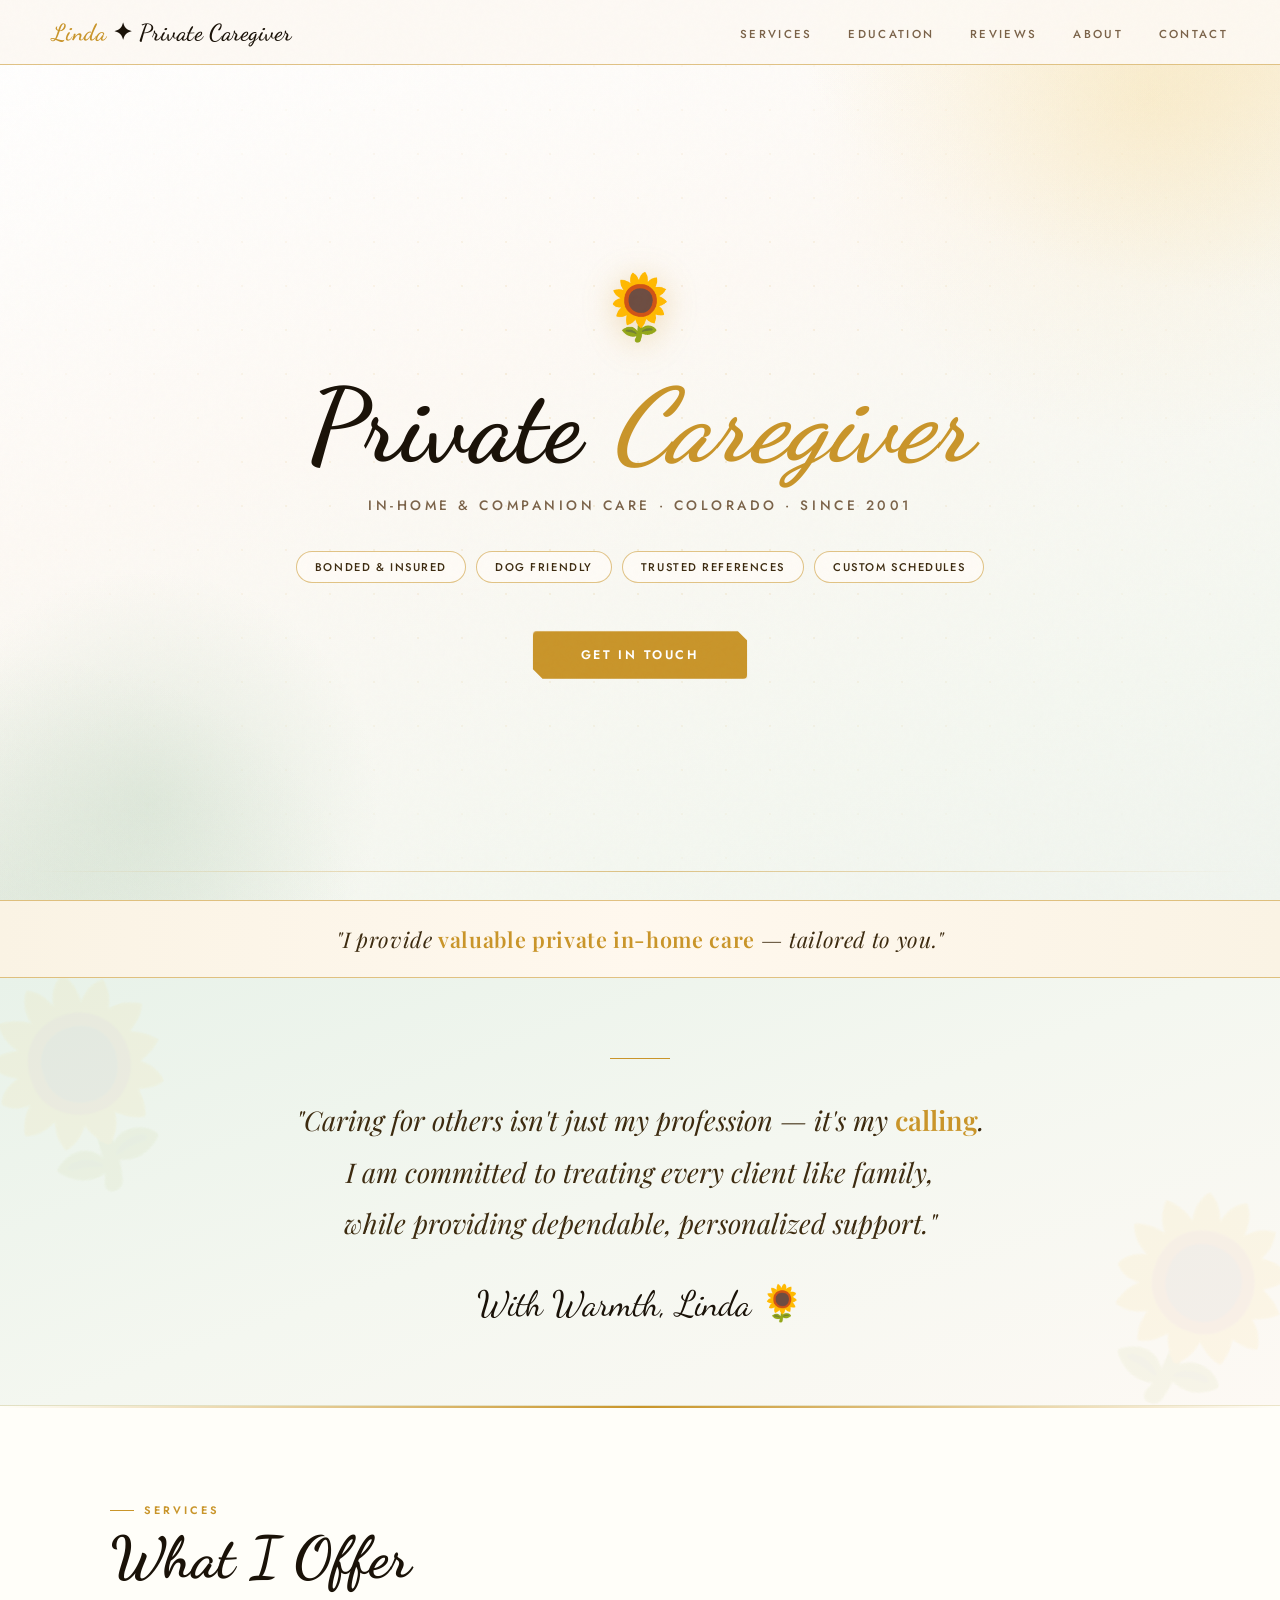
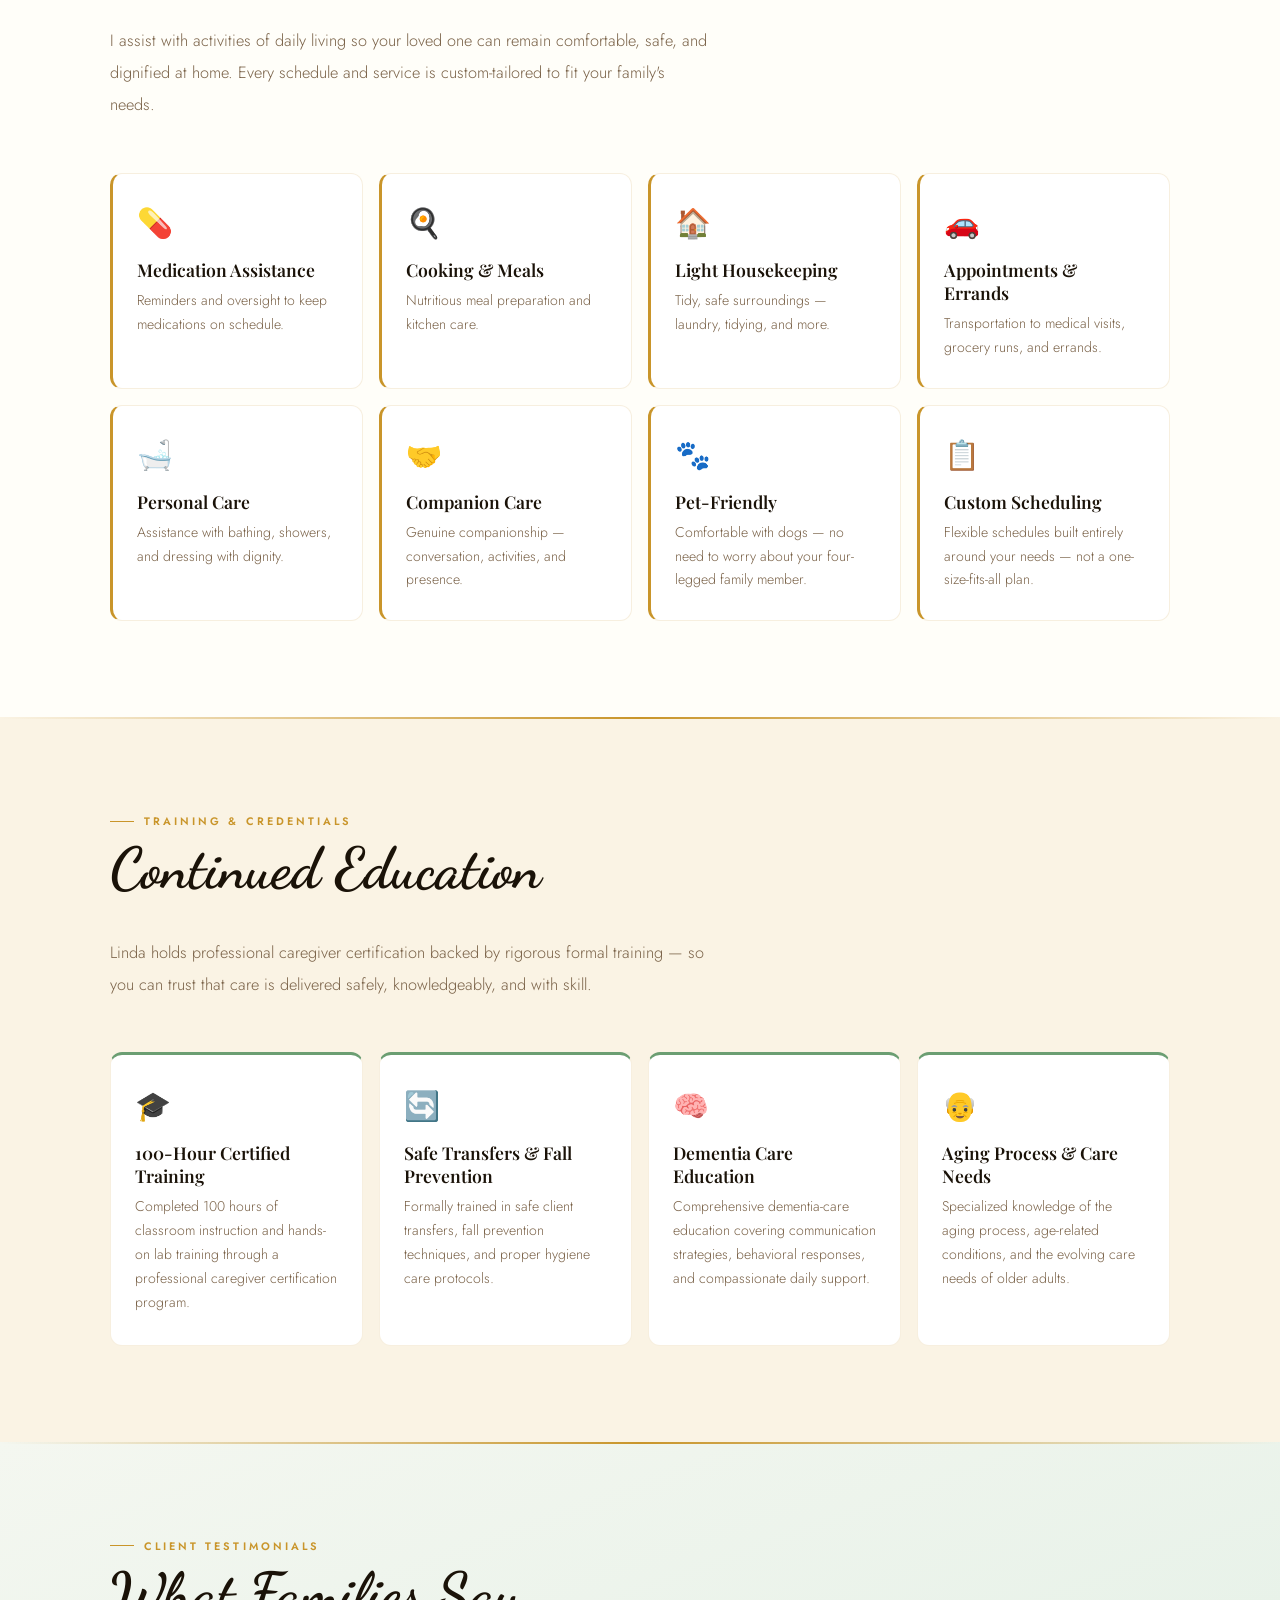
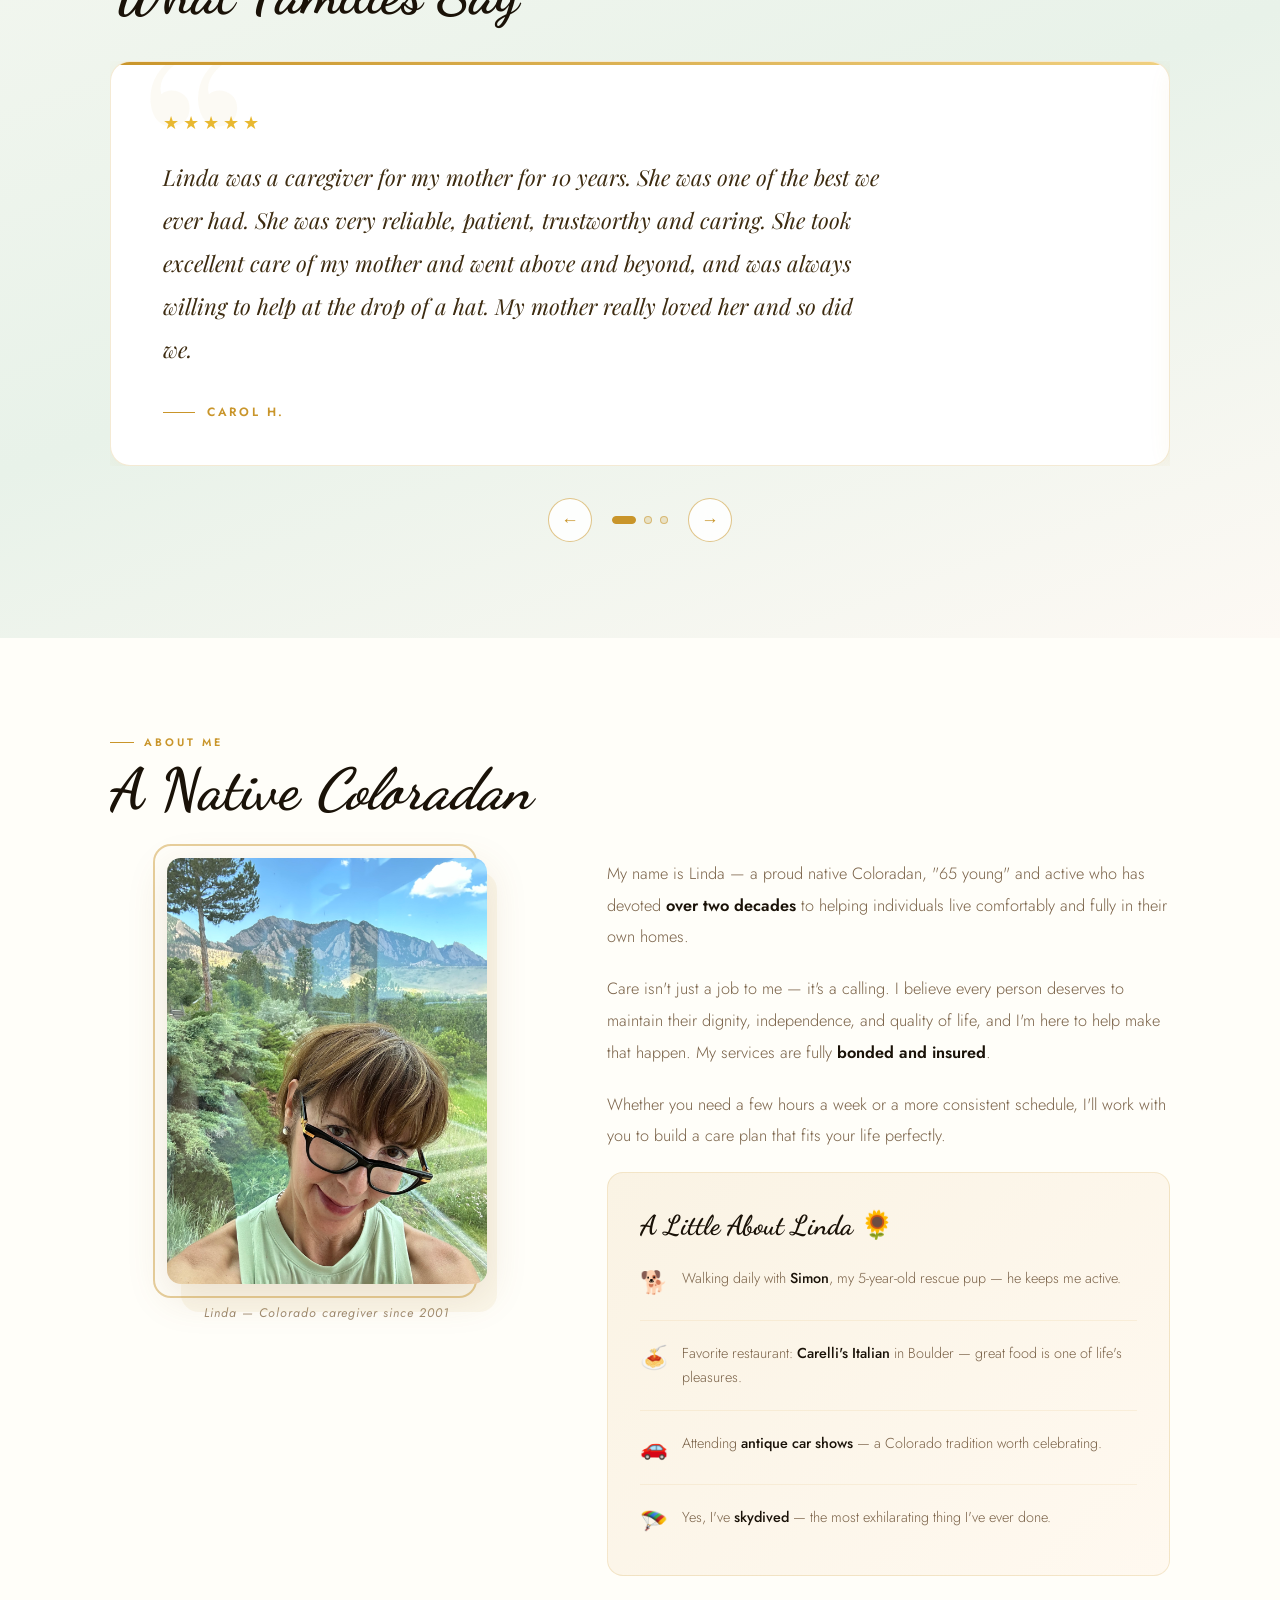
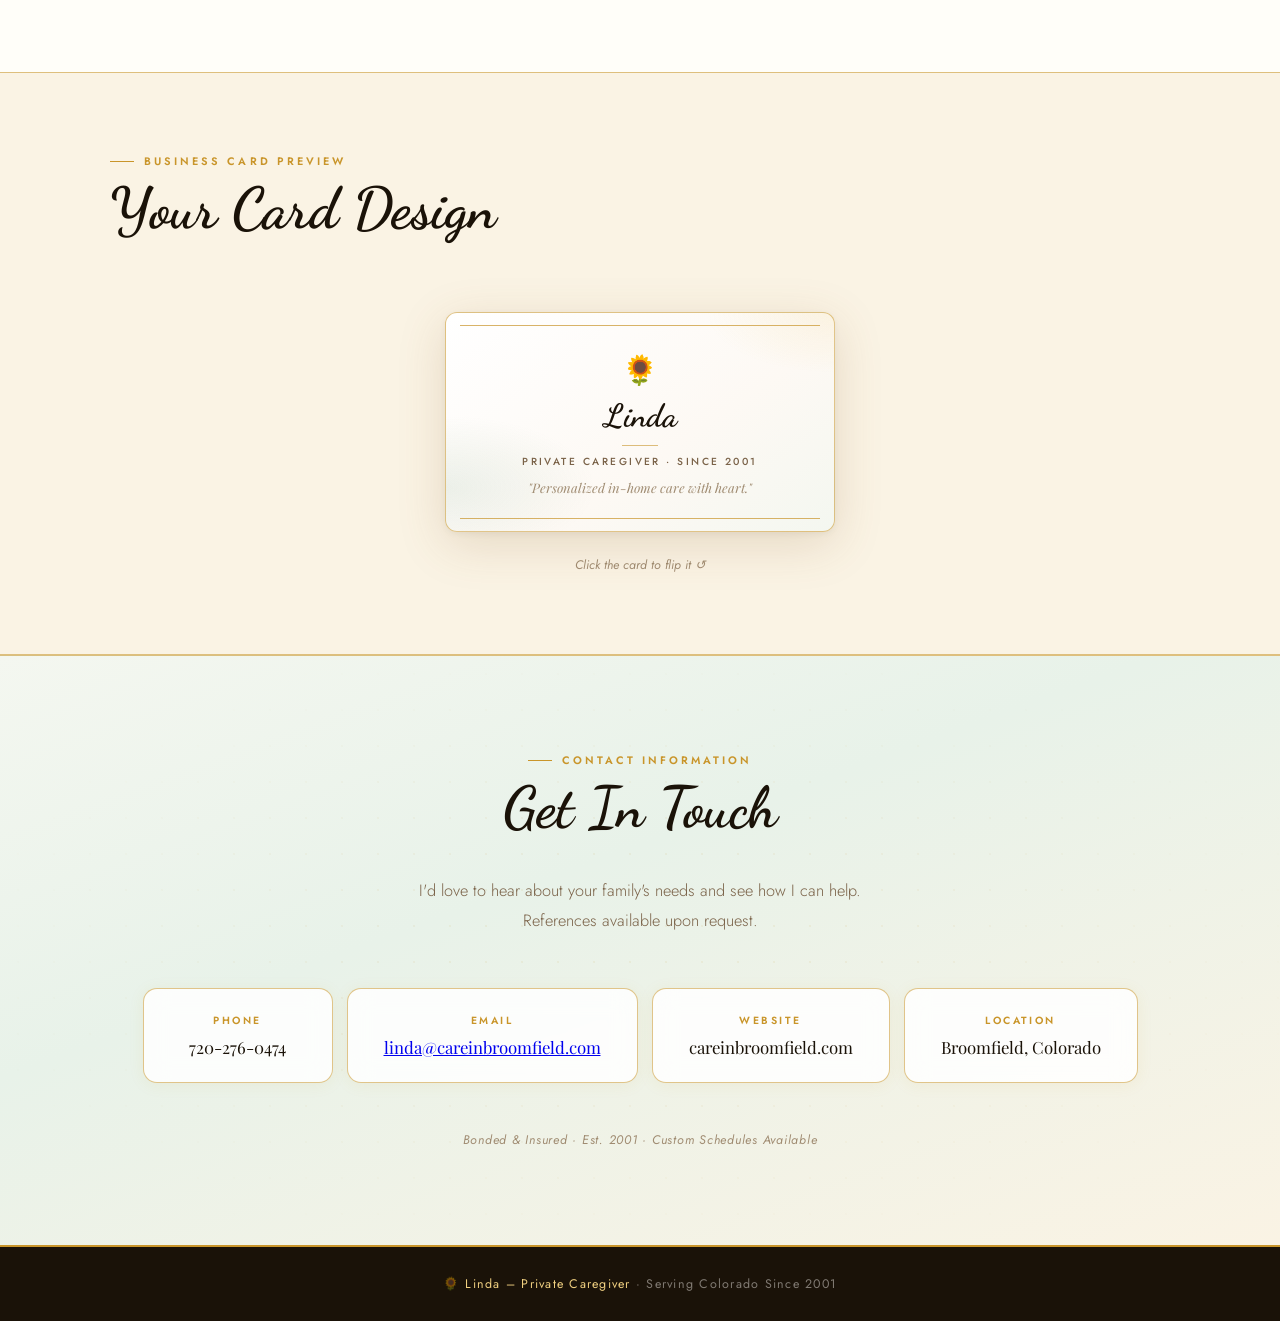
==== development/index.html @ a361e6d2 "Reviews Carousel" ====
<!doctype html>
<html lang="en">
  <head>
    <meta charset="UTF-8" />
    <meta name="viewport" content="width=device-width, initial-scale=1.0" />
    <title>Linda – Private Caregiver | Colorado In-Home Care</title>
    <link
      href="https://fonts.googleapis.com/css2?family=Playfair+Display:ital,wght@0,400;0,600;1,400;1,600&family=Dancing+Script:wght@400;600;700&family=Jost:wght@300;400;500;600&display=swap"
      rel="stylesheet"
    />
    <link rel="stylesheet" href="index.css" />
  </head>
  <body>
    <!-- SCROLL PROGRESS -->
    <div class="scroll-bar" id="scrollBar"></div>

    <!-- NAV -->
    <nav id="mainNav">
      <div class="nav-logo"><em>Linda</em> ✦ Private Caregiver</div>
      <ul class="nav-links">
        <li><a href="#services">Services</a></li>
        <li><a href="#education">Education</a></li>
        <li><a href="#review">Reviews</a></li>
        <li><a href="#about">About</a></li>
        <li><a href="#contact">Contact</a></li>
      </ul>
    </nav>

    <!-- HERO -->
    <section class="hero">
      <div class="hero-orb hero-orb-1"></div>
      <div class="hero-orb hero-orb-2"></div>
      <div class="hero-dots"></div>

      <span class="sunflower-icon">🌻</span>
      <h1>Private <em>Caregiver</em></h1>
      <p class="hero-sub">
        In-Home &amp; Companion Care · Colorado · Since 2001
      </p>
      <div class="badge-row">
        <span class="badge">Bonded &amp; Insured</span>
        <span class="badge">Dog Friendly</span>
        <span class="badge">Trusted References</span>
        <span class="badge">Custom Schedules</span>
      </div>
      <a href="#contact" class="hero-cta">Get in Touch</a>
    </section>

    <!-- TAGLINE STRIP -->
    <div class="tagline-strip">
      <em
        >"I provide <span>valuable private in-home care</span> — tailored to
        you."</em
      >
    </div>

    <!-- MISSION STATEMENT -->
    <div class="mission-banner fade-in">
      <span class="rule"></span>
      <p class="mission-quote">
        "Caring for others isn't just my profession — it's my
        <em>calling</em>.<br />
        I am committed to treating every client like family,<br />
        while providing dependable, personalized support."
      </p>
      <p class="mission-sig">With Warmth, Linda 🌻</p>
    </div>

    <!-- SERVICES -->
    <section id="services">
      <div class="container">
        <p class="section-label fade-in">Services</p>
        <h2 class="section-title fade-in">What I Offer</h2>
        <p class="services-intro fade-in">
          I assist with activities of daily living so your loved one can remain
          comfortable, safe, and dignified at home. Every schedule and service
          is custom-tailored to fit your family's needs.
        </p>
        <div class="services-grid">
          <div class="service-card fade-in">
            <span class="service-icon">💊</span>
            <h3>Medication Assistance</h3>
            <p>Reminders and oversight to keep medications on schedule.</p>
          </div>
          <div class="service-card fade-in">
            <span class="service-icon">🍳</span>
            <h3>Cooking &amp; Meals</h3>
            <p>Nutritious meal preparation and kitchen care.</p>
          </div>
          <div class="service-card fade-in">
            <span class="service-icon">🏠</span>
            <h3>Light Housekeeping</h3>
            <p>Tidy, safe surroundings — laundry, tidying, and more.</p>
          </div>
          <div class="service-card fade-in">
            <span class="service-icon">🚗</span>
            <h3>Appointments &amp; Errands</h3>
            <p>Transportation to medical visits, grocery runs, and errands.</p>
          </div>
          <div class="service-card fade-in">
            <span class="service-icon">🛁</span>
            <h3>Personal Care</h3>
            <p>Assistance with bathing, showers, and dressing with dignity.</p>
          </div>
          <div class="service-card fade-in">
            <span class="service-icon">🤝</span>
            <h3>Companion Care</h3>
            <p>
              Genuine companionship — conversation, activities, and presence.
            </p>
          </div>
          <div class="service-card fade-in">
            <span class="service-icon">🐾</span>
            <h3>Pet-Friendly</h3>
            <p>
              Comfortable with dogs — no need to worry about your four-legged
              family member.
            </p>
          </div>
          <div class="service-card fade-in">
            <span class="service-icon">📋</span>
            <h3>Custom Scheduling</h3>
            <p>
              Flexible schedules built entirely around your needs — not a
              one-size-fits-all plan.
            </p>
          </div>
        </div>
      </div>
    </section>

    <!-- CONTINUED EDUCATION -->
    <section id="education">
      <div class="container">
        <p class="section-label fade-in">Training &amp; Credentials</p>
        <h2 class="section-title fade-in">Continued Education</h2>
        <p class="services-intro fade-in">
          Linda holds professional caregiver certification backed by rigorous
          formal training — so you can trust that care is delivered safely,
          knowledgeably, and with skill.
        </p>
        <div class="edu-grid">
          <div class="edu-card fade-in">
            <span class="edu-icon">🎓</span>
            <h3>100-Hour Certified Training</h3>
            <p>Completed 100 hours of classroom instruction and hands-on lab training through a professional caregiver certification program.</p>
          </div>
          <div class="edu-card fade-in">
            <span class="edu-icon">🔄</span>
            <h3>Safe Transfers &amp; Fall Prevention</h3>
            <p>Formally trained in safe client transfers, fall prevention techniques, and proper hygiene care protocols.</p>
          </div>
          <div class="edu-card fade-in">
            <span class="edu-icon">🧠</span>
            <h3>Dementia Care Education</h3>
            <p>Comprehensive dementia-care education covering communication strategies, behavioral responses, and compassionate daily support.</p>
          </div>
          <div class="edu-card fade-in">
            <span class="edu-icon">👴</span>
            <h3>Aging Process &amp; Care Needs</h3>
            <p>Specialized knowledge of the aging process, age-related conditions, and the evolving care needs of older adults.</p>
          </div>
        </div>
      </div>
    </section>

    <!-- REVIEWS CAROUSEL -->
    <section id="review">
      <div class="container">
        <p class="section-label fade-in">Client Testimonials</p>
        <h2 class="section-title fade-in">What Families Say</h2>

        <div class="reviews-carousel fade-in" id="reviewsCarousel">
          <div class="reviews-track" id="reviewsTrack">

            <div class="review-box">
              <span class="stars">★★★★★</span>
              <p class="review-text">
                Linda was a caregiver for my mother for 10 years. She was one of the
                best we ever had. She was very reliable, patient, trustworthy and
                caring. She took excellent care of my mother and went above and
                beyond, and was always willing to help at the drop of a hat. My
                mother really loved her and so did we.
              </p>
              <p class="review-author">Carol H.</p>
            </div>

            <div class="review-box">
              <span class="stars">★★★★★</span>
              <p class="review-text">
                Linda has been my caregiver since January 2019. She is very reliable
                and dependable. I can count on her to do things efficiently — when
                she sees things that need to be done, she does it without being told.
                Linda treats me with kindness and respect.
              </p>
              <p class="review-author">Meris M.</p>
            </div>

            <div class="review-box">
              <span class="stars">★★★★★</span>
              <p class="review-text">
                Linda was responsible, caring and attentive. She consistently
                demonstrated professionalism and heartfelt dedication. Her respectful
                approach and gentle patience created a sense of dignity and trust for
                my father.
              </p>
              <p class="review-author">Luanne Oroszi</p>
            </div>

          </div>
        </div>

        <!-- Controls -->
        <div class="carousel-controls">
          <button class="carousel-btn" id="carouselPrev" aria-label="Previous review">&#8592;</button>
          <div class="carousel-dots" id="carouselDots"></div>
          <button class="carousel-btn" id="carouselNext" aria-label="Next review">&#8594;</button>
        </div>

      </div>
    </section>

    <!-- ABOUT -->
    <section id="about">
      <div class="container">
        <p class="section-label fade-in">About Me</p>
        <h2 class="section-title fade-in">A Native <em>Coloradan</em></h2>
        <div class="about-grid">
          <div class="about-photo-wrap fade-in">
            <div class="about-photo-frame">
              <img
                src="/assets/img/Linda.jpeg"
                alt="Photo of Linda, a Colorado caregiver"
                class="about-photo"
              />
            </div>
            <p class="photo-caption">Linda — Colorado caregiver since 2001</p>
          </div>
          <div>
            <div class="about-text fade-in">
              <p>
                My name is Linda — a proud native Coloradan, "65 young" and
                active who has devoted <strong>over two decades</strong> to
                helping individuals live comfortably and fully in their own
                homes.
              </p>
              <p>
                Care isn't just a job to me — it's a calling. I believe every
                person deserves to maintain their dignity, independence, and
                quality of life, and I'm here to help make that happen. My
                services are fully <strong>bonded and insured</strong>.
              </p>
              <p>
                Whether you need a few hours a week or a more consistent
                schedule, I'll work with you to build a care plan that fits your
                life perfectly.
              </p>
            </div>
            <div class="fun-facts fade-in">
              <h3>A Little About Linda 🌻</h3>
              <div class="fun-fact-item">
                <span class="emoji">🐕</span>
                <p>
                  Walking daily with <strong>Simon</strong>, my 5-year-old
                  rescue pup — he keeps me active.
                </p>
              </div>
              <div class="fun-fact-item">
                <span class="emoji">🍝</span>
                <p>
                  Favorite restaurant: <strong>Carelli's Italian</strong> in
                  Boulder — great food is one of life's pleasures.
                </p>
              </div>
              <div class="fun-fact-item">
                <span class="emoji">🚗</span>
                <p>
                  Attending <strong>antique car shows</strong> — a Colorado
                  tradition worth celebrating.
                </p>
              </div>
              <div class="fun-fact-item">
                <span class="emoji">🪂</span>
                <p>
                  Yes, I've <strong>skydived</strong> — the most exhilarating
                  thing I've ever done.
                </p>
              </div>
            </div>
          </div>
        </div>
      </div>
    </section>

    <!-- BUSINESS CARD PREVIEW -->
    <section id="card-preview">
      <div class="container">
        <p class="section-label">Business Card Preview</p>
        <h2 class="section-title">Your Card Design</h2>
        <div class="card-container">
          <div
            class="card-inner"
            id="businessCard"
            onclick="this.classList.toggle('flipped')"
          >
            <!-- Front -->
            <div class="card-face">
              <div class="card-border-top"></div>
              <div class="card-border-bottom"></div>
              <div class="card-flower">🌻</div>
              <div class="card-name">Linda</div>
              <div class="card-rule"></div>
              <div class="card-title">Private Caregiver · Since 2001</div>
              <div class="card-tagline">
                "Personalized in-home care with heart."
              </div>
            </div>
            <!-- Back -->
            <div class="card-back">
              <div class="card-border-top"></div>
              <div class="card-border-bottom"></div>
              <div class="back-name">Linda · Private Caregiver</div>
              <div class="back-item">
                📍 <strong>Colorado</strong> — In-Home &amp; Companion Care
              </div>
              <div class="back-item">📞 <strong>Your Phone Number</strong></div>
              <div class="back-item">✉️ <strong>Your Email</strong></div>
              <div class="back-item">🌐 <strong>Your Website</strong></div>
              <div class="back-badge">
                Bonded &amp; Insured · References Available · Dog Friendly
              </div>
            </div>
          </div>
        </div>
        <p class="card-hint">Click the card to flip it ↺</p>
      </div>
    </section>

    <!-- CONTACT -->
    <section id="contact">
      <div class="container">
        <p class="section-label">Contact Information</p>
        <h2 class="section-title">Get In Touch</h2>
        <p class="contact-intro">
          I'd love to hear about your family's needs and see how I can help.<br />
          References available upon request.
        </p>
        <div class="contact-cards">
          <div class="contact-card">
            <div class="label">Phone</div>
            <div class="value">720-276-0474</div>
          </div>
          <div class="contact-card">
            <div class="label">Email</div>
            <div class="value"><a href="mailto:linda@careinbroomfield.com">linda@careinbroomfield.com</a></div>
          </div>
          <div class="contact-card">
            <div class="label">Website</div>
            <div class="value">careinbroomfield.com</div>
          </div>
          <div class="contact-card">
            <div class="label">Location</div>
            <div class="value">Broomfield, Colorado</div>
          </div>
        </div>
        <p class="contact-note">
          Bonded &amp; Insured · Est. 2001 · Custom Schedules Available
        </p>
      </div>
    </section>

    <!-- FOOTER -->
    <footer>
      <p>
        🌻 <span>Linda – Private Caregiver</span> · Serving Colorado Since 2001
      </p>
    </footer>

    <script src="index.js"></script>
  </body>
</html>
---- development/index.css ----
@import url('https://fonts.googleapis.com/css2?family=Playfair+Display:ital,wght@0,400;0,600;1,400;1,600&family=Dancing+Script:wght@400;600;700&family=Jost:wght@300;400;500;600&display=swap');

:root {
  --gold: #c9952a;
  --gold-light: #e8b830;
  --gold-pale: #f0d080;
  --gold-dim: rgba(201,149,42,0.2);
  --gold-border: rgba(201,149,42,0.55);
  --sage: #6b9e72;
  --sage-light: #8fbf96;
  --sage-pale: #e8f2e9;
  --sage-mid: #c6ddc8;
  --cream: #fdf9f4;
  --cream-warm: #faf3e4;
  --cream-green: #f4f7f0;
  --warm-white: #fffef9;
  --text-dark: #1a1208;
  --text-mid: #3d2b10;
  --text-muted: #7a6248;
  --text-light: #a08c72;
  --sunflower-brown: #8b5e2a;
  --brown-light: #c4955a;
}

*, *::before, *::after { margin: 0; padding: 0; box-sizing: border-box; }
html { scroll-behavior: smooth; }

body {
  font-family: 'Jost', sans-serif;
  background: var(--cream);
  color: var(--text-dark);
  overflow-x: hidden;
}

/* ===== SUBTLE PAPER TEXTURE ===== */
body::after {
  content: '';
  position: fixed;
  inset: 0;
  background-image: url("data:image/svg+xml,%3Csvg viewBox='0 0 256 256' xmlns='http://www.w3.org/2000/svg'%3E%3Cfilter id='noise'%3E%3CfeTurbulence type='fractalNoise' baseFrequency='0.65' numOctaves='3' stitchTiles='stitch'/%3E%3C/filter%3E%3Crect width='100%25' height='100%25' filter='url(%23noise)' opacity='1'/%3E%3C/svg%3E");
  opacity: 0.018;
  pointer-events: none;
  z-index: 9999;
}

/* ===== SCROLL PROGRESS ===== */
.scroll-bar {
  position: fixed;
  top: 0; left: 0;
  height: 2px;
  background: linear-gradient(90deg, var(--gold), var(--gold-pale));
  z-index: 200;
  width: 0%;
  transition: width 0.1s linear;
}

/* ===== NAV ===== */
nav {
  position: fixed;
  top: 0; left: 0; right: 0;
  z-index: 100;
  display: flex;
  align-items: center;
  justify-content: space-between;
  padding: 18px 52px;
  background: rgba(253,249,244,0.92);
  backdrop-filter: blur(20px) saturate(1.4);
  border-bottom: 1px solid var(--gold-border);
  transition: padding 0.3s, box-shadow 0.3s;
}
nav.scrolled {
  padding: 12px 52px;
  box-shadow: 0 2px 24px rgba(201,149,42,0.1);
}

.nav-logo {
  font-family: 'Dancing Script', cursive;
  color: var(--text-dark);
  font-size: 1.45rem;
  font-weight: 600;
  letter-spacing: 0.02em;
}
.nav-logo em {
  font-style: normal;
  color: var(--gold);
}

.nav-links {
  display: flex;
  gap: 36px;
  list-style: none;
}
.nav-links a {
  color: var(--text-muted);
  text-decoration: none;
  font-size: 0.72rem;
  letter-spacing: 0.2em;
  text-transform: uppercase;
  font-weight: 500;
  transition: color 0.25s;
  position: relative;
}
.nav-links a::after {
  content: '';
  position: absolute;
  bottom: -3px; left: 0; right: 0;
  height: 1px;
  background: var(--gold);
  transform: scaleX(0);
  transition: transform 0.25s ease;
  transform-origin: left;
}
.nav-links a:hover { color: var(--gold); }
.nav-links a:hover::after { transform: scaleX(1); }

@media (max-width: 640px) {
  .nav-links { display: none; }
  nav { padding: 16px 24px; }
}

/* ===== HERO ===== */
.hero {
  min-height: 100vh;
  background:
    radial-gradient(ellipse 70% 60% at 100% 0%, rgba(232,184,48,0.14) 0%, transparent 55%),
    radial-gradient(ellipse 50% 50% at 0% 100%, rgba(107,158,114,0.12) 0%, transparent 55%),
    linear-gradient(160deg, #ffffff 0%, var(--cream) 40%, var(--cream-green) 80%, #f0f4ee 100%);
  display: flex;
  flex-direction: column;
  justify-content: center;
  align-items: center;
  text-align: center;
  padding: 140px 24px 100px;
  position: relative;
  overflow: hidden;
}

/* Gold border lines like the business card */
.hero::before {
  content: '';
  position: absolute;
  top: 28px; left: 32px; right: 32px;
  height: 1px;
  background: linear-gradient(90deg, transparent, var(--gold-border), transparent);
}
.hero::after {
  content: '';
  position: absolute;
  bottom: 28px; left: 32px; right: 32px;
  height: 1px;
  background: linear-gradient(90deg, transparent, var(--gold-border), transparent);
  z-index: 1;
}

/* Watercolor-style soft orbs */
.hero-orb {
  position: absolute;
  border-radius: 50%;
  pointer-events: none;
}
.hero-orb-1 {
  width: 700px; height: 700px;
  top: -250px; right: -220px;
  background: radial-gradient(circle, rgba(232,184,48,0.13) 0%, rgba(232,184,48,0.04) 40%, transparent 70%);
  animation: drift 16s ease-in-out infinite;
}
.hero-orb-2 {
  width: 500px; height: 500px;
  bottom: -150px; left: -100px;
  background: radial-gradient(circle, rgba(107,158,114,0.14) 0%, transparent 65%);
  animation: drift 20s ease-in-out infinite reverse;
}
@keyframes drift {
  0%,100% { transform: translate(0,0); }
  33% { transform: translate(20px,-15px); }
  66% { transform: translate(-15px,20px); }
}

.hero-dots {
  position: absolute;
  inset: 0;
  background-image: radial-gradient(circle, rgba(201,149,42,0.12) 1px, transparent 1px);
  background-size: 44px 44px;
  mask-image: radial-gradient(ellipse 80% 80% at center, black 10%, transparent 75%);
  pointer-events: none;
}

.sunflower-icon {
  font-size: 64px;
  margin-bottom: 20px;
  animation: sway 6s ease-in-out infinite;
  display: block;
  filter: drop-shadow(0 4px 16px rgba(201,149,42,0.3));
  position: relative;
  z-index: 1;
}
@keyframes sway {
  0%,100% { transform: rotate(-4deg) scale(1); }
  50% { transform: rotate(4deg) scale(1.04); }
}

.hero-eyebrow {
  font-family: 'Dancing Script', cursive;
  font-size: clamp(1.2rem, 2.5vw, 1.6rem);
  color: var(--gold);
  margin-bottom: 4px;
  position: relative;
  z-index: 1;
}

.hero h1 {
  font-family: 'Dancing Script', cursive;
  font-size: clamp(3.4rem, 8vw, 6.5rem);
  font-weight: 700;
  color: var(--text-dark);
  letter-spacing: 0.01em;
  line-height: 1.05;
  margin-bottom: 14px;
  position: relative;
  z-index: 1;
}
.hero h1 em {
  font-style: italic;
  color: var(--gold);
}

.hero-sub {
  font-size: clamp(0.72rem, 1.6vw, 0.85rem);
  color: var(--text-muted);
  font-weight: 500;
  letter-spacing: 0.26em;
  text-transform: uppercase;
  margin-bottom: 36px;
  position: relative;
  z-index: 1;
}

.badge-row {
  display: flex;
  flex-wrap: wrap;
  gap: 10px;
  justify-content: center;
  margin-bottom: 48px;
  position: relative;
  z-index: 1;
}
.badge {
  background: rgba(255,252,247,0.8);
  border: 1px solid var(--gold-border);
  color: var(--text-mid);
  padding: 7px 18px;
  border-radius: 40px;
  font-size: 0.7rem;
  letter-spacing: 0.14em;
  text-transform: uppercase;
  font-weight: 500;
  backdrop-filter: blur(8px);
  transition: background 0.2s, border-color 0.2s, transform 0.2s;
}
.badge:hover {
  background: rgba(201,149,42,0.08);
  border-color: var(--gold);
  transform: translateY(-2px);
}

.hero-cta {
  display: inline-block;
  background: var(--gold);
  color: #fff;
  padding: 15px 48px;
  border-radius: 4px;
  font-size: 0.78rem;
  font-weight: 600;
  letter-spacing: 0.2em;
  text-decoration: none;
  text-transform: uppercase;
  transition: transform 0.2s, box-shadow 0.2s, background 0.2s;
  box-shadow: 0 4px 24px rgba(201,149,42,0.28), inset 0 1px 0 rgba(255,255,255,0.25);
  position: relative;
  z-index: 1;
  clip-path: polygon(0 0, calc(100% - 10px) 0, 100% 10px, 100% 100%, 10px 100%, 0 calc(100% - 10px));
}
.hero-cta:hover {
  transform: translateY(-3px);
  background: var(--sunflower-brown);
  box-shadow: 0 12px 36px rgba(201,149,42,0.35);
}

/* ===== GOLD DIVIDER ===== */
.gold-divider {
  display: flex;
  align-items: center;
  justify-content: center;
  gap: 16px;
  padding: 0;
}
.gold-divider::before,
.gold-divider::after {
  content: '';
  flex: 1;
  max-width: 120px;
  height: 1px;
  background: linear-gradient(90deg, transparent, var(--gold));
}
.gold-divider::after {
  background: linear-gradient(90deg, var(--gold), transparent);
}
.gold-divider span { font-size: 1.1rem; opacity: 0.6; }

/* ===== TAGLINE STRIP ===== */
.tagline-strip {
  background: linear-gradient(90deg, var(--cream-warm) 0%, #fff8ee 50%, var(--cream-warm) 100%);
  border-top: 1px solid var(--gold-border);
  border-bottom: 1px solid var(--gold-border);
  color: var(--text-mid);
  text-align: center;
  padding: 24px 24px;
  font-family: 'Playfair Display', serif;
  font-style: italic;
  font-size: clamp(1rem, 2.4vw, 1.35rem);
  font-weight: 400;
  letter-spacing: 0.03em;
  position: relative;
}
.tagline-strip span {
  color: var(--gold);
  font-style: normal;
  font-weight: 600;
}

/* ===== MISSION BANNER ===== */
.mission-banner {
  background: linear-gradient(160deg, var(--sage-pale) 0%, var(--cream-green) 50%, var(--cream) 100%);
  padding: 80px 48px;
  text-align: center;
  position: relative;
  overflow: hidden;
  border-bottom: 1px solid var(--gold-dim);
}
.mission-banner::before {
  content: '🌻';
  font-size: 200px;
  position: absolute;
  left: -40px; top: -40px;
  opacity: 0.05;
  transform: rotate(-20deg);
  pointer-events: none;
}
.mission-banner::after {
  content: '🌻';
  font-size: 200px;
  position: absolute;
  right: -40px; bottom: -40px;
  opacity: 0.05;
  transform: rotate(20deg);
  pointer-events: none;
}
.mission-banner .rule {
  display: block;
  width: 60px;
  height: 1px;
  background: var(--gold);
  margin: 0 auto 36px;
}
.mission-quote {
  font-family: 'Playfair Display', serif;
  font-style: italic;
  font-weight: 400;
  font-size: clamp(1.15rem, 2.6vw, 1.7rem);
  color: var(--text-mid);
  line-height: 1.9;
  max-width: 740px;
  margin: 0 auto 32px;
  position: relative;
  z-index: 1;
}
.mission-quote em {
  color: var(--gold);
  font-style: normal;
  font-weight: 600;
}
.mission-sig {
  font-family: 'Dancing Script', cursive;
  font-size: 2.2rem;
  color: var(--text-dark);
  position: relative;
  z-index: 1;
}

/* ===== SECTION BASE ===== */
section { padding: 96px 24px; }
.container {
  max-width: 1060px;
  margin: 0 auto;
}
.section-label {
  font-size: 0.68rem;
  letter-spacing: 0.28em;
  text-transform: uppercase;
  color: var(--gold);
  font-weight: 600;
  margin-bottom: 8px;
  display: flex;
  align-items: center;
  gap: 10px;
}
.section-label::before {
  content: '';
  display: inline-block;
  width: 24px;
  height: 1px;
  background: var(--gold);
}
.section-title {
  font-family: 'Dancing Script', cursive;
  font-size: clamp(2.2rem, 5vw, 3.6rem);
  font-weight: 700;
  color: var(--text-dark);
  margin-bottom: 36px;
  line-height: 1.1;
}

/* ===== SERVICES ===== */
#services {
  background: var(--warm-white);
  position: relative;
}
#services::before {
  content: '';
  position: absolute;
  top: 0; left: 0; right: 0;
  height: 2px;
  background: linear-gradient(90deg, transparent, var(--gold), transparent);
}

.services-intro {
  font-size: 1.02rem;
  line-height: 1.95;
  color: var(--text-muted);
  max-width: 600px;
  margin-bottom: 52px;
  font-weight: 300;
}

.services-grid {
  display: grid;
  grid-template-columns: repeat(auto-fill, minmax(225px, 1fr));
  gap: 16px;
}
.service-card {
  background: #fff;
  border-radius: 12px;
  padding: 28px 24px;
  border: 1px solid rgba(201,149,42,0.15);
  border-left: 3px solid var(--gold);
  transition: transform 0.25s cubic-bezier(0.22,1,0.36,1), box-shadow 0.25s, border-color 0.25s;
  position: relative;
  overflow: hidden;
}
.service-card::before {
  content: '';
  position: absolute;
  inset: 0;
  background: linear-gradient(135deg, rgba(232,184,48,0.04) 0%, transparent 60%);
  opacity: 0;
  transition: opacity 0.3s;
}
.service-card:hover {
  transform: translateY(-5px);
  box-shadow: 0 12px 36px rgba(201,149,42,0.12);
  border-left-color: var(--gold-light);
}
.service-card:hover::before { opacity: 1; }

.service-icon { font-size: 1.8rem; margin-bottom: 14px; display: block; }
.service-card h3 {
  font-family: 'Playfair Display', serif;
  font-size: 1.1rem;
  font-weight: 600;
  color: var(--text-dark);
  margin-bottom: 8px;
}
.service-card p {
  font-size: 0.88rem;
  color: var(--text-muted);
  line-height: 1.7;
  font-weight: 300;
}

/* ===== CONTINUING EDUCATION ===== */
#education {
  background: var(--cream-warm);
  position: relative;
}
#education::before {
  content: '';
  position: absolute;
  top: 0; left: 0; right: 0;
  height: 2px;
  background: linear-gradient(90deg, transparent, var(--gold), transparent);
}

.edu-grid {
  display: grid;
  grid-template-columns: repeat(auto-fill, minmax(225px, 1fr));
  gap: 16px;
}
.edu-card {
  background: #fff;
  border-radius: 12px;
  padding: 30px 24px;
  border: 1px solid rgba(201,149,42,0.15);
  border-top: 3px solid var(--sage);
  transition: transform 0.25s cubic-bezier(0.22,1,0.36,1), box-shadow 0.25s;
  position: relative;
  overflow: hidden;
}
.edu-card::before {
  content: '';
  position: absolute;
  inset: 0;
  background: linear-gradient(135deg, rgba(107,158,114,0.05) 0%, transparent 60%);
  opacity: 0;
  transition: opacity 0.3s;
}
.edu-card:hover {
  transform: translateY(-5px);
  box-shadow: 0 12px 36px rgba(107,158,114,0.12);
}
.edu-card:hover::before { opacity: 1; }
.edu-icon { font-size: 1.8rem; margin-bottom: 14px; display: block; }
.edu-card h3 {
  font-family: 'Playfair Display', serif;
  font-size: 1.1rem;
  font-weight: 600;
  color: var(--text-dark);
  margin-bottom: 8px;
}
.edu-card p {
  font-size: 0.88rem;
  color: var(--text-muted);
  line-height: 1.7;
  font-weight: 300;
}

/* ===== REVIEW CAROUSEL ===== */
#review {
  background: linear-gradient(160deg, var(--cream-green) 0%, var(--sage-pale) 50%, var(--cream) 100%);
  position: relative;
}
#review::before {
  content: '';
  position: absolute;
  top: 0; left: 0; right: 0;
  height: 2px;
  background: linear-gradient(90deg, transparent, var(--gold), transparent);
}

/* Carousel wrapper */
.reviews-carousel {
  position: relative;
  overflow: hidden;
  width: 100%;
}

.reviews-track {
  display: flex;
  transition: transform 0.55s cubic-bezier(0.22, 1, 0.36, 1);
  will-change: transform;
}

.review-box {
  flex: 0 0 100%;
  width: 100%;
  background: #fff;
  border-radius: 20px;
  padding: 48px 52px 44px;
  position: relative;
  overflow: hidden;
  border: 1px solid rgba(201,149,42,0.2);
  box-shadow: 0 4px 24px rgba(201,149,42,0.07);
  box-sizing: border-box;
}
.review-box::before {
  font-family: 'Playfair Display', serif;
  content: '\201C';
  font-size: 280px;
  line-height: 1;
  color: rgba(201,149,42,0.05);
  position: absolute;
  top: -60px; left: 24px;
  pointer-events: none;
}
/* gold bar at top of review */
.review-box::after {
  content: '';
  position: absolute;
  top: 0; left: 0; right: 0;
  height: 3px;
  background: linear-gradient(90deg, var(--gold), var(--gold-pale));
}

.stars {
  color: var(--gold-light);
  font-size: 1.1rem;
  margin-bottom: 20px;
  display: block;
  letter-spacing: 4px;
  position: relative;
  z-index: 1;
}
.review-text {
  font-family: 'Playfair Display', serif;
  font-style: italic;
  font-weight: 400;
  font-size: clamp(1.1rem, 2.4vw, 1.38rem);
  color: var(--text-mid);
  line-height: 1.95;
  margin-bottom: 32px;
  position: relative;
  z-index: 1;
  max-width: 720px;
}
.review-author {
  font-size: 0.75rem;
  letter-spacing: 0.22em;
  text-transform: uppercase;
  color: var(--gold);
  font-weight: 600;
  position: relative;
  z-index: 1;
  display: flex;
  align-items: center;
  gap: 12px;
}
.review-author::before {
  content: '';
  display: block;
  width: 32px;
  height: 1px;
  background: var(--gold);
}

/* Carousel controls */
.carousel-controls {
  display: flex;
  align-items: center;
  justify-content: center;
  gap: 20px;
  margin-top: 32px;
}

.carousel-btn {
  width: 44px;
  height: 44px;
  border-radius: 50%;
  border: 1px solid var(--gold-border);
  background: rgba(255,255,255,0.85);
  color: var(--gold);
  font-size: 1.1rem;
  cursor: pointer;
  display: flex;
  align-items: center;
  justify-content: center;
  transition: background 0.2s, border-color 0.2s, transform 0.2s, box-shadow 0.2s;
  backdrop-filter: blur(8px);
  line-height: 1;
}
.carousel-btn:hover {
  background: var(--gold);
  color: #fff;
  border-color: var(--gold);
  transform: scale(1.08);
  box-shadow: 0 4px 16px rgba(201,149,42,0.28);
}

.carousel-dots {
  display: flex;
  gap: 8px;
  align-items: center;
}
.carousel-dot {
  width: 8px;
  height: 8px;
  border-radius: 50%;
  background: var(--gold-dim);
  border: 1px solid var(--gold-border);
  cursor: pointer;
  transition: background 0.25s, transform 0.25s, width 0.25s;
}
.carousel-dot.active {
  background: var(--gold);
  width: 24px;
  border-radius: 4px;
  border-color: var(--gold);
}

/* ===== ABOUT ===== */
#about {
  background: var(--warm-white);
  position: relative;
}

.about-grid {
  display: grid;
  grid-template-columns: 1fr 1.3fr;
  gap: 64px;
  align-items: start;
}
@media (max-width: 720px) {
  .about-grid { grid-template-columns: 1fr; gap: 40px; }
}

.about-text p {
  font-size: 1.02rem;
  line-height: 1.95;
  color: var(--text-muted);
  margin-bottom: 20px;
  font-weight: 300;
}
.about-text p strong { color: var(--text-dark); font-weight: 600; }

.fun-facts {
  background: linear-gradient(135deg, var(--cream-warm), #fff9f0);
  border-radius: 16px;
  padding: 36px 32px;
  margin-top: 8px;
  border: 1px solid rgba(201,149,42,0.18);
}
.fun-facts h3 {
  font-family: 'Dancing Script', cursive;
  font-size: 1.7rem;
  font-weight: 700;
  color: var(--text-dark);
  margin-bottom: 24px;
}
.fun-fact-item {
  display: flex;
  align-items: flex-start;
  gap: 14px;
  margin-bottom: 20px;
  padding-bottom: 20px;
  border-bottom: 1px solid rgba(201,149,42,0.1);
}
.fun-fact-item:last-child { border-bottom: none; margin-bottom: 0; padding-bottom: 0; }
.fun-fact-item .emoji { font-size: 1.4rem; flex-shrink: 0; line-height: 1.5; }
.fun-fact-item p { font-size: 0.9rem; line-height: 1.7; color: var(--text-muted); font-weight: 300; }
.fun-fact-item p strong { color: var(--text-dark); font-weight: 500; }

/* Photo frame */
.about-photo-wrap {
  position: relative;
  display: flex;
  flex-direction: column;
  align-items: center;
}
.about-photo-frame {
  position: relative;
  display: inline-block;
  width: 100%;
  max-width: 320px;
}
.about-photo-frame::before {
  content: '';
  position: absolute;
  top: -14px; left: -14px;
  right: 10px; bottom: -14px;
  border: 2px solid var(--gold);
  border-radius: 18px;
  opacity: 0.45;
  z-index: 0;
}
.about-photo-frame::after {
  content: '';
  position: absolute;
  top: 14px; left: 14px;
  right: -10px; bottom: -28px;
  background: rgba(201,149,42,0.07);
  border-radius: 18px;
  z-index: 0;
}
.about-photo-frame img {
  position: relative;
  z-index: 1;
  width: 100%;
  border-radius: 14px;
  display: block;
  object-fit: cover;
  box-shadow: 0 12px 40px rgba(139,94,42,0.15);
}
.photo-caption {
  text-align: center;
  margin-top: 20px;
  font-size: 0.78rem;
  color: var(--text-light);
  font-style: italic;
  letter-spacing: 0.08em;
}

/* ===== BUSINESS CARD PREVIEW ===== */
#card-preview {
  background: var(--cream-warm);
  padding: 80px 24px;
  text-align: center;
  position: relative;
  border-top: 1px solid var(--gold-border);
  border-bottom: 1px solid var(--gold-border);
}
#card-preview .section-title,
#card-preview .section-label { text-align: left; }

.card-container {
  perspective: 1200px;
  display: inline-block;
  margin-top: 36px;
}
.card-inner {
  position: relative;
  width: 390px;
  height: 220px;
  transform-style: preserve-3d;
  transition: transform 0.75s cubic-bezier(0.22,1,0.36,1);
  cursor: pointer;
}
.card-inner.flipped { transform: rotateY(180deg); }
.card-face, .card-back {
  position: absolute;
  width: 100%;
  height: 100%;
  backface-visibility: hidden;
  border-radius: 12px;
  overflow: hidden;
  box-shadow: 0 12px 48px rgba(139,94,42,0.18), 0 2px 8px rgba(0,0,0,0.06);
}

/* Shimmer */
.card-face::after, .card-back::after {
  content: '';
  position: absolute;
  inset: 0;
  background: linear-gradient(
    105deg,
    transparent 0%,
    rgba(255,255,255,0.08) 35%,
    rgba(255,255,255,0.18) 50%,
    rgba(255,255,255,0.06) 65%,
    transparent 100%
  );
  transform: translateX(-100%);
}
.card-inner:hover .card-face::after,
.card-inner:hover .card-back::after {
  transform: translateX(100%);
  transition: transform 0.6s ease;
}

/* Card Front — matches business card aesthetic */
.card-face {
  background:
    radial-gradient(ellipse 70% 60% at 0% 80%, rgba(107,158,114,0.12) 0%, transparent 55%),
    radial-gradient(ellipse 60% 50% at 100% 0%, rgba(232,184,48,0.1) 0%, transparent 55%),
    linear-gradient(145deg, #ffffff 0%, var(--cream) 60%, var(--cream-green) 100%);
  display: flex;
  flex-direction: column;
  justify-content: center;
  align-items: center;
  padding: 28px;
  text-align: center;
  border: 1px solid var(--gold-border);
}
/* Gold lines top and bottom like business card */
.card-face .card-border-top {
  position: absolute;
  top: 12px; left: 14px; right: 14px;
  height: 1px;
  background: var(--gold);
  opacity: 0.7;
}
.card-face .card-border-bottom {
  position: absolute;
  bottom: 12px; left: 14px; right: 14px;
  height: 1px;
  background: var(--gold);
  opacity: 0.7;
}
.card-face .card-flower { font-size: 1.8rem; margin-bottom: 6px; }
.card-face .card-name {
  font-family: 'Dancing Script', cursive;
  color: var(--text-dark);
  font-size: 2rem;
  font-weight: 700;
  margin-bottom: 2px;
}
.card-face .card-title {
  font-size: 0.64rem;
  letter-spacing: 0.24em;
  text-transform: uppercase;
  color: var(--text-muted);
  margin-bottom: 10px;
  font-weight: 500;
}
.card-face .card-tagline {
  font-family: 'Playfair Display', serif;
  font-style: italic;
  color: var(--text-light);
  font-size: 0.82rem;
}
.card-face .card-rule {
  width: 36px; height: 1px;
  background: var(--gold);
  margin: 8px auto;
  opacity: 0.6;
}

/* Card Back — warm white + sage */
.card-back {
  transform: rotateY(180deg);
  background: linear-gradient(135deg, #ffffff 0%, var(--cream-green) 50%, var(--cream-warm) 100%);
  display: flex;
  flex-direction: column;
  justify-content: center;
  align-items: flex-start;
  padding: 28px 36px;
  border: 1px solid var(--gold-border);
}
.card-back .card-border-top {
  position: absolute;
  top: 12px; left: 14px; right: 14px;
  height: 1px;
  background: var(--gold);
  opacity: 0.7;
}
.card-back .card-border-bottom {
  position: absolute;
  bottom: 12px; left: 14px; right: 14px;
  height: 1px;
  background: var(--gold);
  opacity: 0.7;
}
.card-back .back-name {
  font-family: 'Dancing Script', cursive;
  font-size: 1.3rem;
  color: var(--text-dark);
  margin-bottom: 14px;
  font-weight: 700;
}
.card-back .back-item {
  font-size: 0.78rem;
  color: var(--text-muted);
  margin-bottom: 6px;
  letter-spacing: 0.03em;
  display: flex;
  gap: 8px;
}
.card-back .back-item strong { color: var(--text-dark); font-weight: 600; }
.card-back .back-badge {
  margin-top: 14px;
  font-size: 0.63rem;
  letter-spacing: 0.14em;
  text-transform: uppercase;
  color: var(--text-light);
  font-weight: 600;
  border-top: 1px solid var(--gold-dim);
  padding-top: 12px;
}

.card-hint {
  font-size: 0.78rem;
  color: var(--text-light);
  margin-top: 18px;
  font-style: italic;
}

/* ===== CONTACT ===== */
#contact {
  background: linear-gradient(160deg, var(--cream-green) 0%, var(--sage-pale) 40%, var(--cream-warm) 100%);
  text-align: center;
  position: relative;
  overflow: hidden;
  border-top: 1px solid var(--gold-border);
}
#contact::before {
  content: '';
  position: absolute;
  inset: 0;
  background-image: radial-gradient(circle, rgba(201,149,42,0.08) 1px, transparent 1px);
  background-size: 36px 36px;
  mask-image: radial-gradient(ellipse 70% 70% at center, black 20%, transparent 80%);
  pointer-events: none;
}
#contact .section-label { color: var(--gold); justify-content: center; }
#contact .section-label::before { background: var(--gold); }
#contact .section-title { color: var(--text-dark); }

.contact-intro {
  font-size: 1.02rem;
  color: var(--text-muted);
  margin-bottom: 52px;
  line-height: 1.85;
  font-weight: 300;
  position: relative;
  z-index: 1;
}

.contact-cards {
  display: flex;
  flex-wrap: wrap;
  gap: 14px;
  justify-content: center;
  margin-bottom: 48px;
  position: relative;
  z-index: 1;
}
.contact-card {
  background: rgba(255,255,255,0.85);
  border: 1px solid var(--gold-border);
  border-radius: 14px;
  padding: 24px 36px;
  color: var(--text-dark);
  min-width: 190px;
  backdrop-filter: blur(12px);
  transition: background 0.2s, transform 0.2s, box-shadow 0.2s;
  box-shadow: 0 2px 16px rgba(201,149,42,0.08);
}
.contact-card:hover {
  background: rgba(255,255,255,0.98);
  transform: translateY(-3px);
  box-shadow: 0 8px 32px rgba(201,149,42,0.14);
}
.contact-card .label {
  font-size: 0.65rem;
  letter-spacing: 0.24em;
  text-transform: uppercase;
  color: var(--gold);
  margin-bottom: 8px;
  font-weight: 600;
}
.contact-card .value {
  font-family: 'Playfair Display', serif;
  font-size: 1.05rem;
  font-weight: 400;
  color: var(--text-dark);
}
.contact-note {
  font-size: 0.78rem;
  color: var(--text-light);
  font-style: italic;
  letter-spacing: 0.06em;
  position: relative;
  z-index: 1;
}

/* ===== FOOTER ===== */
footer {
  background: var(--text-dark);
  color: rgba(253,249,244,0.45);
  text-align: center;
  padding: 28px 24px;
  font-size: 0.78rem;
  letter-spacing: 0.1em;
  border-top: 2px solid var(--gold);
}
footer span { color: var(--gold-pale); }

/* ===== FADE IN ===== */
.fade-in {
  opacity: 0;
  transform: translateY(20px);
  transition: opacity 0.75s ease, transform 0.75s ease;
}
.fade-in.visible {
  opacity: 1;
  transform: none;
}

.services-grid .service-card:nth-child(2) { transition-delay: 0.05s; }
.services-grid .service-card:nth-child(3) { transition-delay: 0.1s; }
.services-grid .service-card:nth-child(4) { transition-delay: 0.15s; }
.services-grid .service-card:nth-child(5) { transition-delay: 0.2s; }
.services-grid .service-card:nth-child(6) { transition-delay: 0.25s; }
.services-grid .service-card:nth-child(7) { transition-delay: 0.3s; }
.services-grid .service-card:nth-child(8) { transition-delay: 0.35s; }
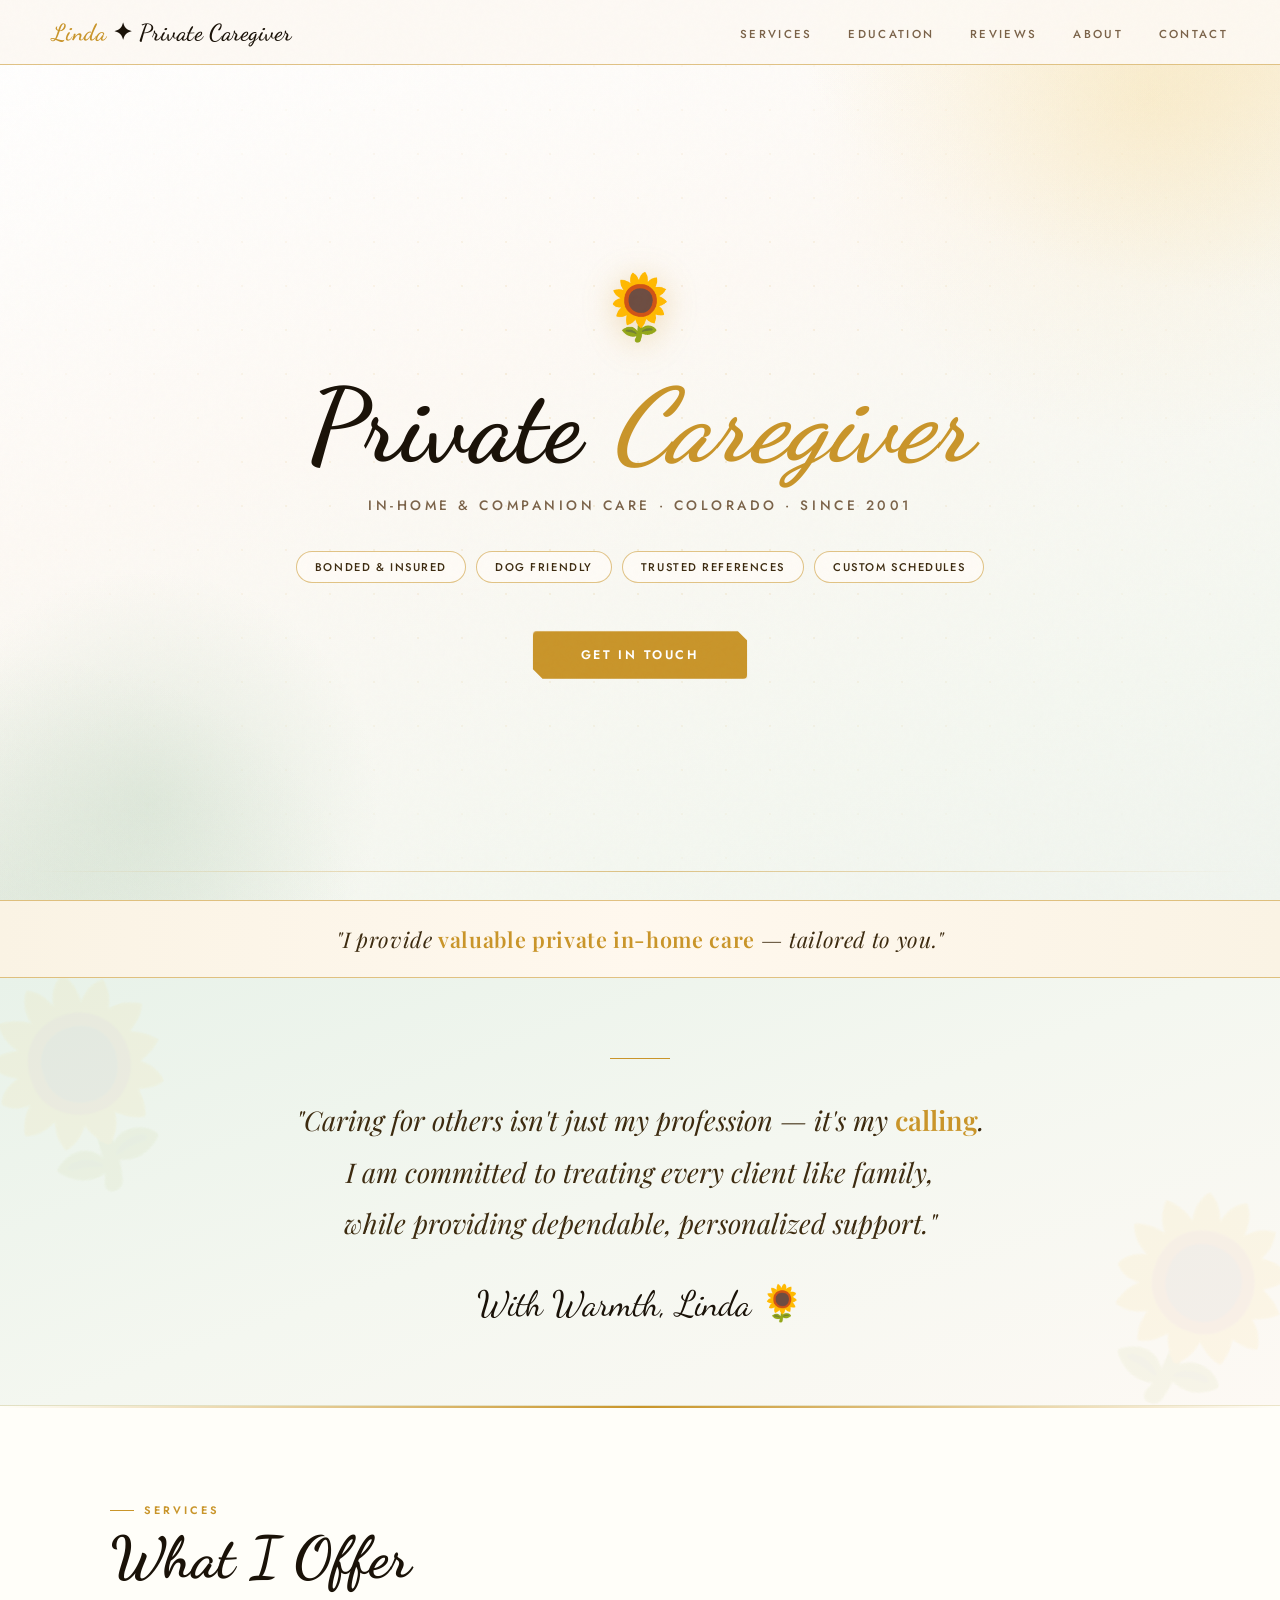
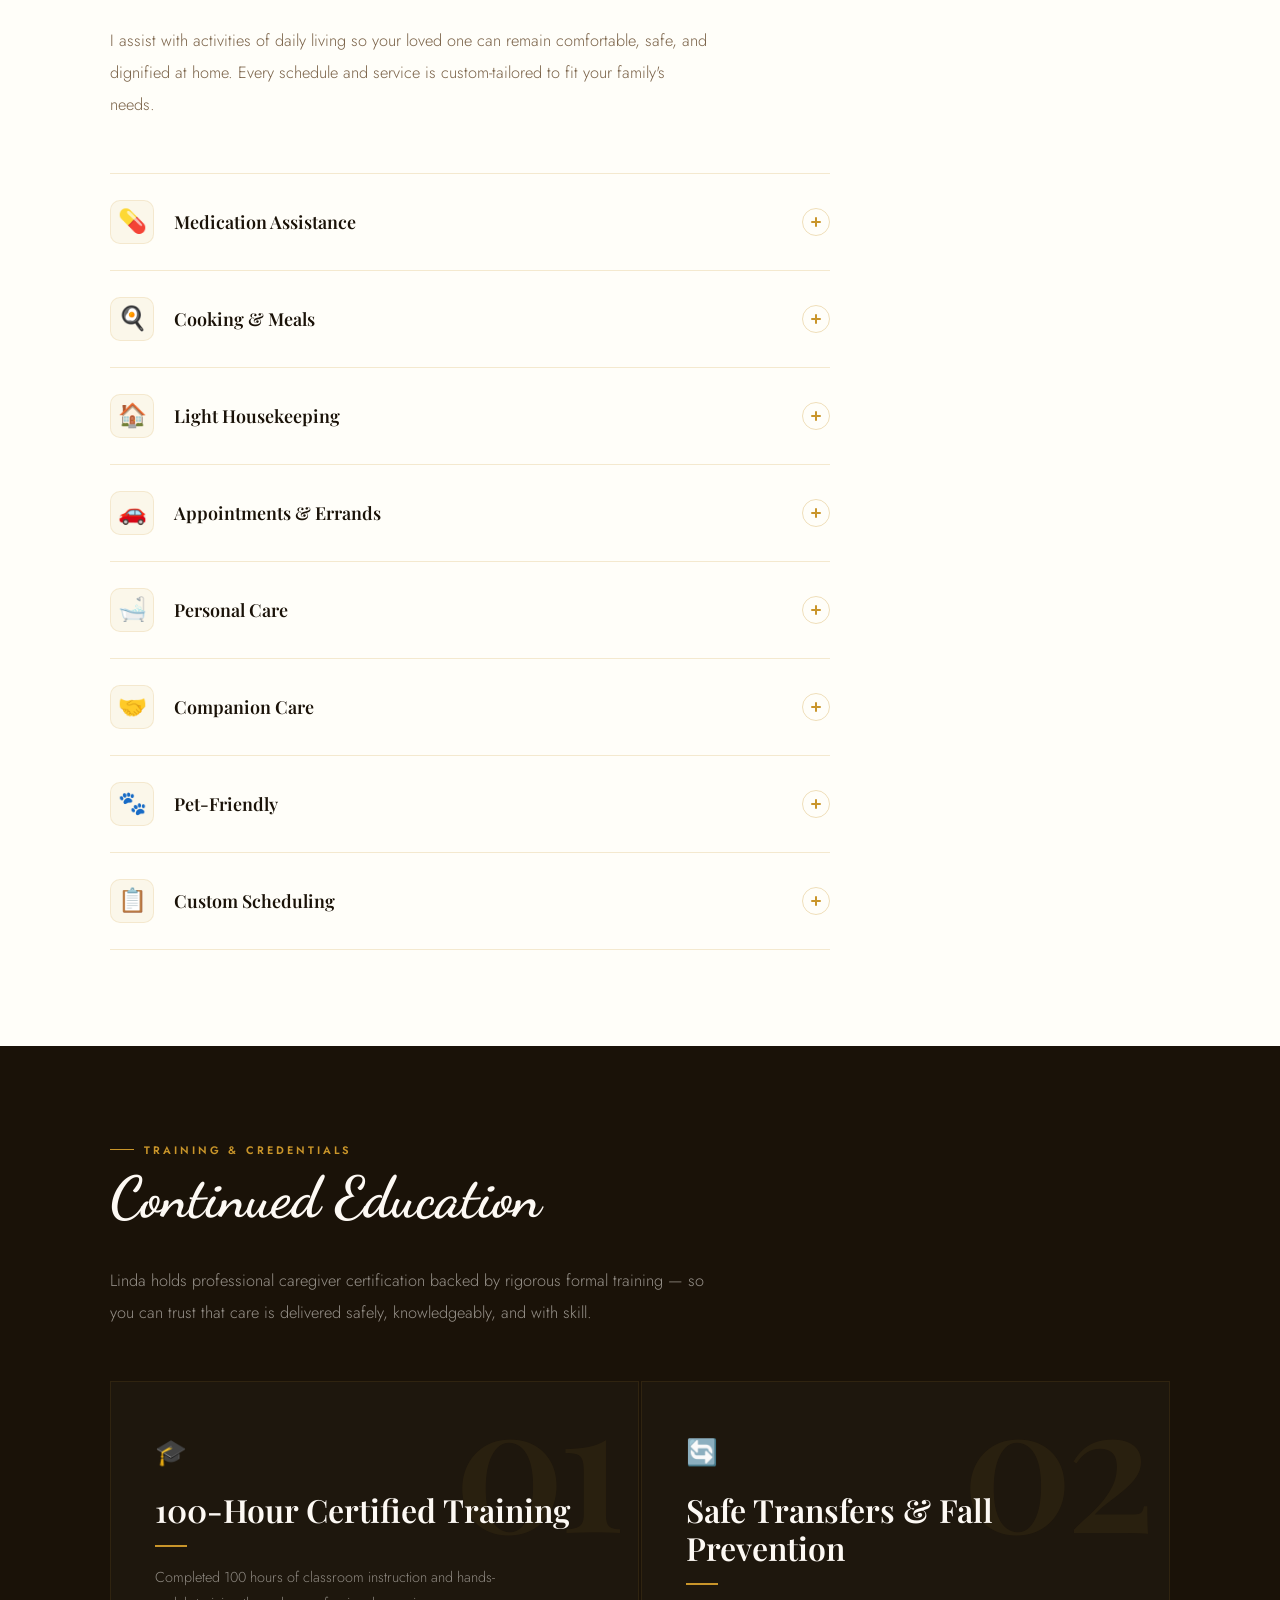
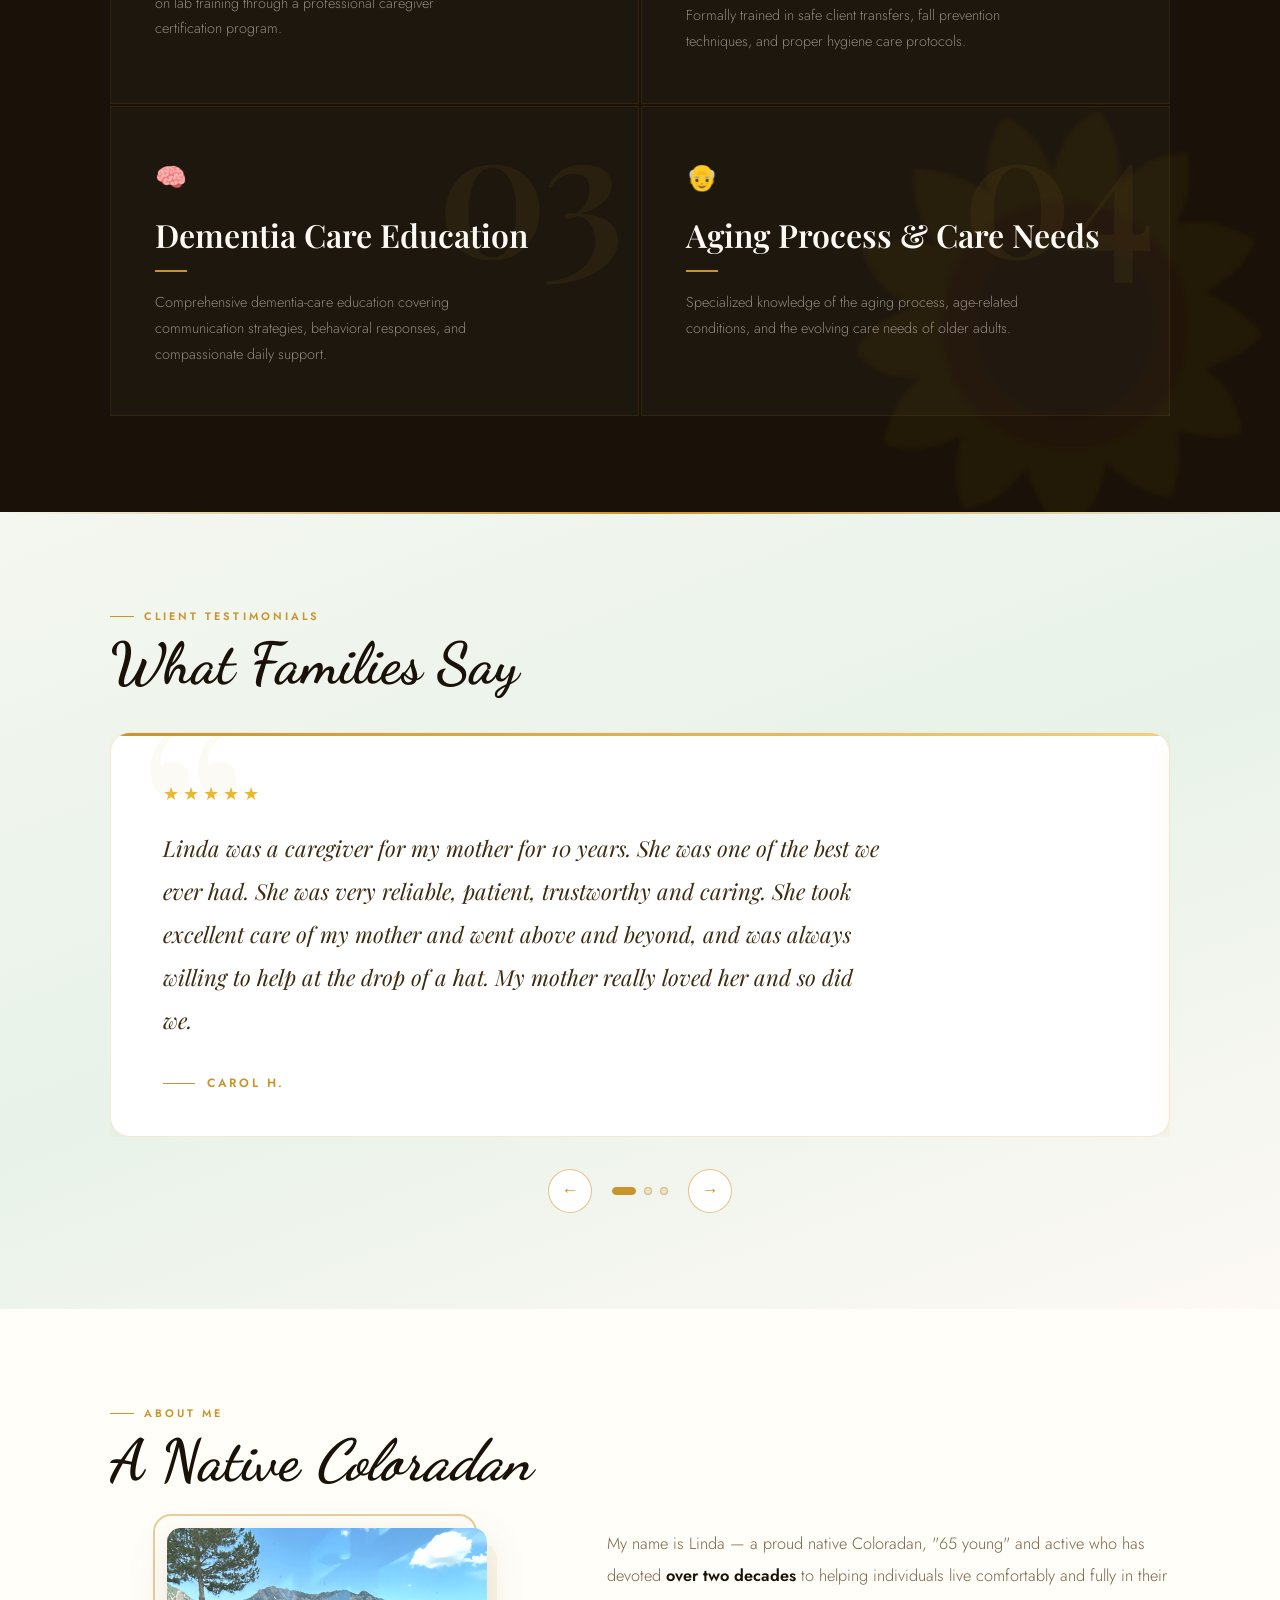
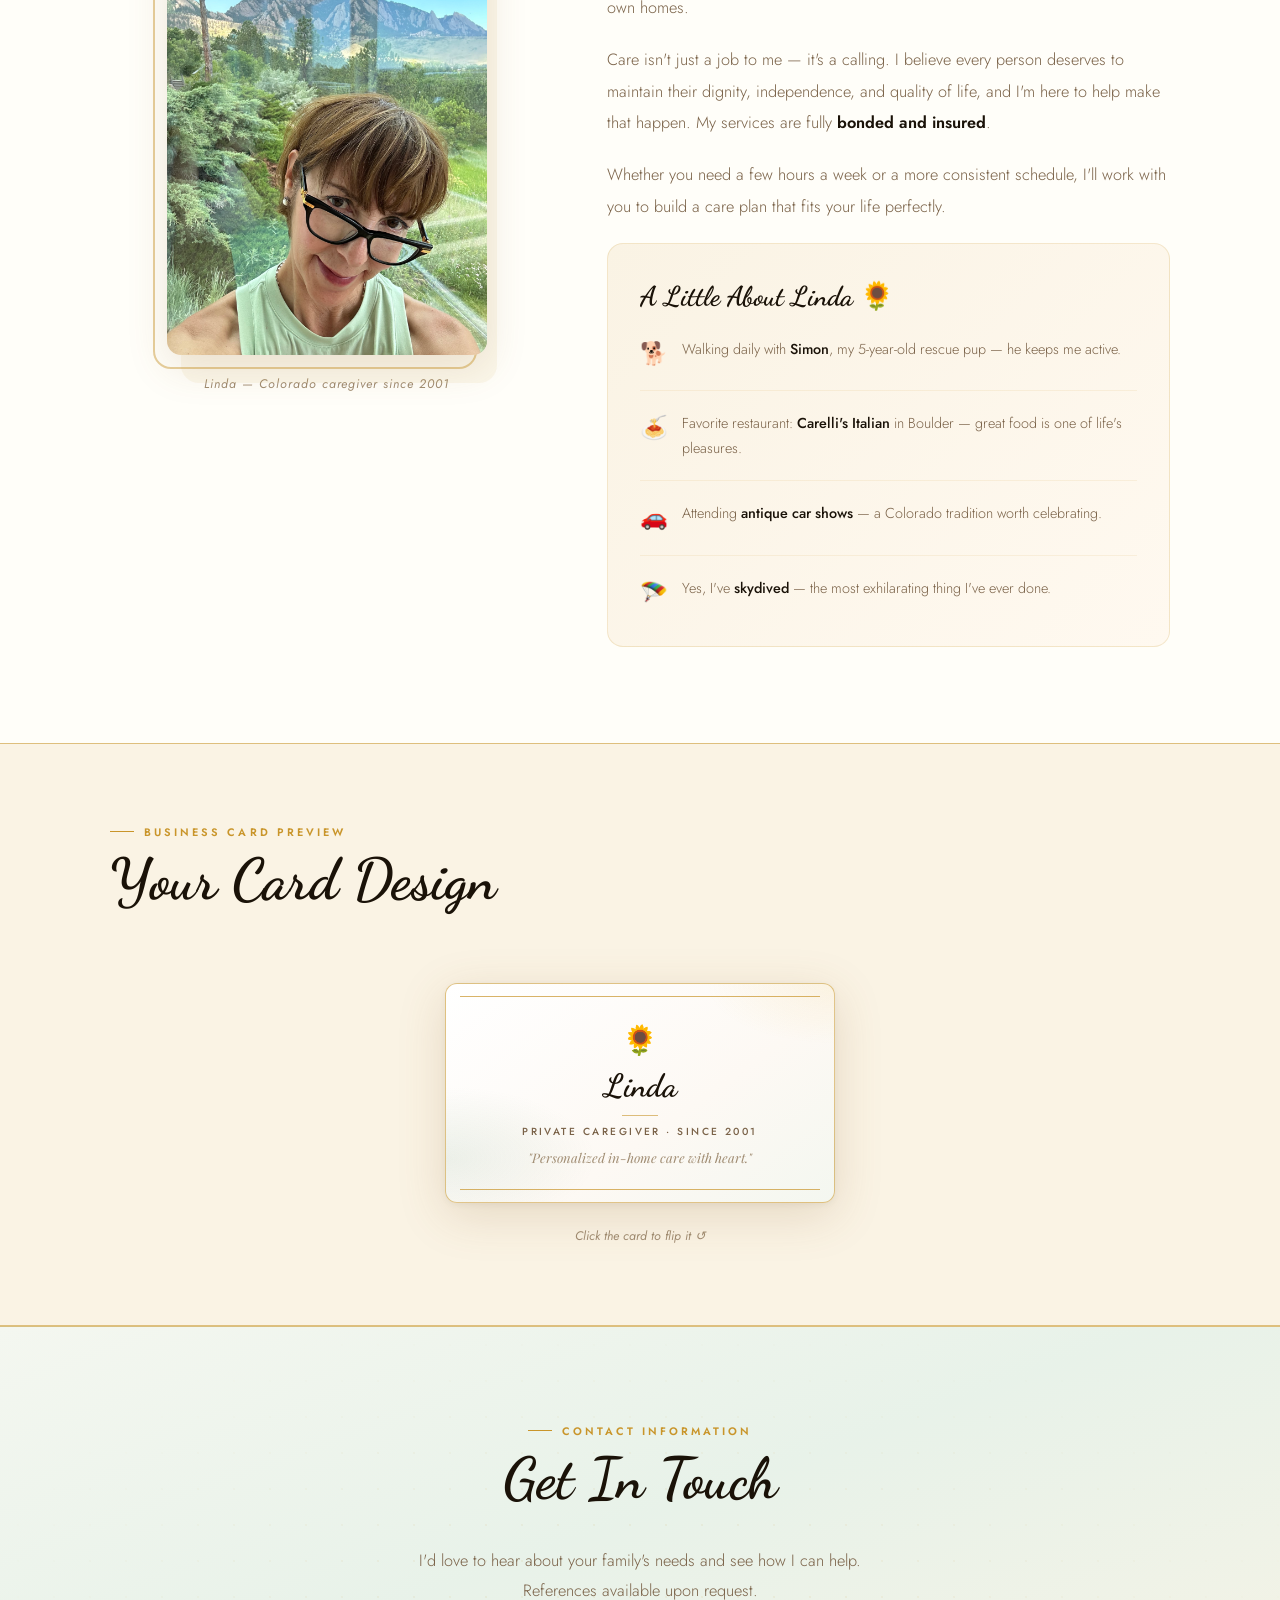
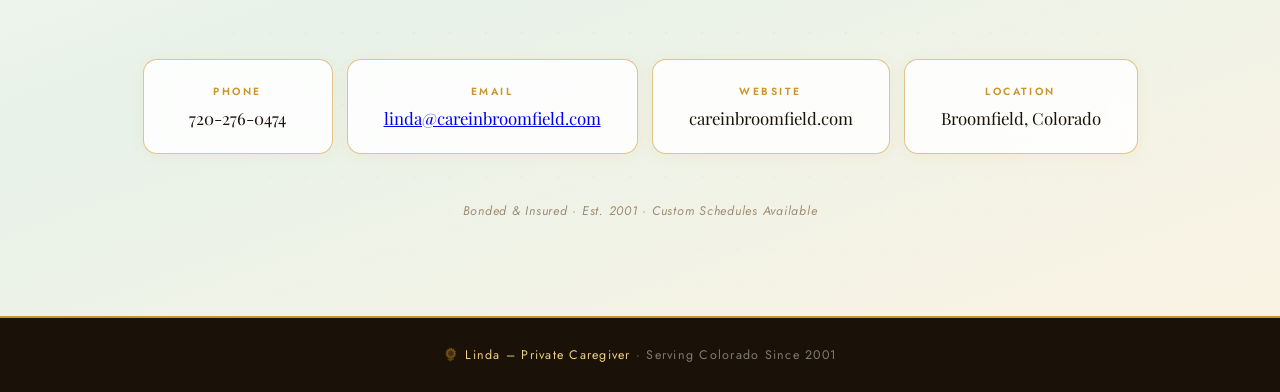
==== commit 1a8056c9: "added education and reformated services" ====
--- a/development/index.html
+++ b/development/index.html
@@ -48,10 +48,7 @@
 
     <!-- TAGLINE STRIP -->
     <div class="tagline-strip">
-      <em
-        >"I provide <span>valuable private in-home care</span> — tailored to
-        you."</em
-      >
+      <em>"I provide <span>valuable private in-home care</span> — tailored to you."</em>
     </div>
 
     <!-- MISSION STATEMENT -->
@@ -66,7 +63,7 @@
       <p class="mission-sig">With Warmth, Linda 🌻</p>
     </div>
 
-    <!-- SERVICES -->
+    <!-- SERVICES — ACCORDION -->
     <section id="services">
       <div class="container">
         <p class="section-label fade-in">Services</p>
@@ -76,60 +73,118 @@
           comfortable, safe, and dignified at home. Every schedule and service
           is custom-tailored to fit your family's needs.
         </p>
-        <div class="services-grid">
-          <div class="service-card fade-in">
-            <span class="service-icon">💊</span>
-            <h3>Medication Assistance</h3>
-            <p>Reminders and oversight to keep medications on schedule.</p>
-          </div>
-          <div class="service-card fade-in">
-            <span class="service-icon">🍳</span>
-            <h3>Cooking &amp; Meals</h3>
-            <p>Nutritious meal preparation and kitchen care.</p>
-          </div>
-          <div class="service-card fade-in">
-            <span class="service-icon">🏠</span>
-            <h3>Light Housekeeping</h3>
-            <p>Tidy, safe surroundings — laundry, tidying, and more.</p>
-          </div>
-          <div class="service-card fade-in">
-            <span class="service-icon">🚗</span>
-            <h3>Appointments &amp; Errands</h3>
-            <p>Transportation to medical visits, grocery runs, and errands.</p>
-          </div>
-          <div class="service-card fade-in">
-            <span class="service-icon">🛁</span>
-            <h3>Personal Care</h3>
-            <p>Assistance with bathing, showers, and dressing with dignity.</p>
-          </div>
-          <div class="service-card fade-in">
-            <span class="service-icon">🤝</span>
-            <h3>Companion Care</h3>
-            <p>
-              Genuine companionship — conversation, activities, and presence.
-            </p>
-          </div>
-          <div class="service-card fade-in">
-            <span class="service-icon">🐾</span>
-            <h3>Pet-Friendly</h3>
-            <p>
-              Comfortable with dogs — no need to worry about your four-legged
-              family member.
-            </p>
-          </div>
-          <div class="service-card fade-in">
-            <span class="service-icon">📋</span>
-            <h3>Custom Scheduling</h3>
-            <p>
-              Flexible schedules built entirely around your needs — not a
-              one-size-fits-all plan.
-            </p>
-          </div>
-        </div>
-      </div>
-    </section>
-
-    <!-- CONTINUED EDUCATION -->
+
+        <div class="accordion fade-in" id="servicesAccordion">
+
+          <div class="accordion-item">
+            <button class="accordion-trigger" aria-expanded="false">
+              <span class="accordion-icon">💊</span>
+              <span class="accordion-title">Medication Assistance</span>
+              <span class="accordion-chevron" aria-hidden="true"></span>
+            </button>
+            <div class="accordion-body" role="region">
+              <div class="accordion-body-inner">
+                <p class="accordion-content">Reminders and careful oversight to keep medications on schedule — so nothing gets missed and your loved one stays safe and on track every day.</p>
+              </div>
+            </div>
+          </div>
+
+          <div class="accordion-item">
+            <button class="accordion-trigger" aria-expanded="false">
+              <span class="accordion-icon">🍳</span>
+              <span class="accordion-title">Cooking &amp; Meals</span>
+              <span class="accordion-chevron" aria-hidden="true"></span>
+            </button>
+            <div class="accordion-body" role="region">
+              <div class="accordion-body-inner">
+                <p class="accordion-content">Nutritious, home-cooked meal preparation tailored to dietary preferences and needs, along with light kitchen cleanup so the space stays tidy and safe.</p>
+              </div>
+            </div>
+          </div>
+
+          <div class="accordion-item">
+            <button class="accordion-trigger" aria-expanded="false">
+              <span class="accordion-icon">🏠</span>
+              <span class="accordion-title">Light Housekeeping</span>
+              <span class="accordion-chevron" aria-hidden="true"></span>
+            </button>
+            <div class="accordion-body" role="region">
+              <div class="accordion-body-inner">
+                <p class="accordion-content">Maintaining a tidy, comfortable home environment — laundry, light tidying, vacuuming, and general upkeep so your loved one can enjoy a safe, organized space.</p>
+              </div>
+            </div>
+          </div>
+
+          <div class="accordion-item">
+            <button class="accordion-trigger" aria-expanded="false">
+              <span class="accordion-icon">🚗</span>
+              <span class="accordion-title">Appointments &amp; Errands</span>
+              <span class="accordion-chevron" aria-hidden="true"></span>
+            </button>
+            <div class="accordion-body" role="region">
+              <div class="accordion-body-inner">
+                <p class="accordion-content">Reliable transportation to medical appointments, specialist visits, grocery trips, and everyday errands — so your family member stays connected and independent.</p>
+              </div>
+            </div>
+          </div>
+
+          <div class="accordion-item">
+            <button class="accordion-trigger" aria-expanded="false">
+              <span class="accordion-icon">🛁</span>
+              <span class="accordion-title">Personal Care</span>
+              <span class="accordion-chevron" aria-hidden="true"></span>
+            </button>
+            <div class="accordion-body" role="region">
+              <div class="accordion-body-inner">
+                <p class="accordion-content">Compassionate, dignified assistance with bathing, showers, grooming, and dressing — always delivered with respect, patience, and sensitivity.</p>
+              </div>
+            </div>
+          </div>
+
+          <div class="accordion-item">
+            <button class="accordion-trigger" aria-expanded="false">
+              <span class="accordion-icon">🤝</span>
+              <span class="accordion-title">Companion Care</span>
+              <span class="accordion-chevron" aria-hidden="true"></span>
+            </button>
+            <div class="accordion-body" role="region">
+              <div class="accordion-body-inner">
+                <p class="accordion-content">Genuine presence and companionship — conversation, shared activities, walks, or simply being there. Meaningful connection makes every day brighter.</p>
+              </div>
+            </div>
+          </div>
+
+          <div class="accordion-item">
+            <button class="accordion-trigger" aria-expanded="false">
+              <span class="accordion-icon">🐾</span>
+              <span class="accordion-title">Pet-Friendly</span>
+              <span class="accordion-chevron" aria-hidden="true"></span>
+            </button>
+            <div class="accordion-body" role="region">
+              <div class="accordion-body-inner">
+                <p class="accordion-content">Comfortable and happy around dogs — your four-legged family member is always welcome. No need to arrange alternative care or worry about your pet.</p>
+              </div>
+            </div>
+          </div>
+
+          <div class="accordion-item">
+            <button class="accordion-trigger" aria-expanded="false">
+              <span class="accordion-icon">📋</span>
+              <span class="accordion-title">Custom Scheduling</span>
+              <span class="accordion-chevron" aria-hidden="true"></span>
+            </button>
+            <div class="accordion-body" role="region">
+              <div class="accordion-body-inner">
+                <p class="accordion-content">Flexible schedules built entirely around your family's needs — a few hours a week or a more consistent routine. No rigid packages, no one-size-fits-all plans.</p>
+              </div>
+            </div>
+          </div>
+
+        </div>
+      </div>
+    </section>
+
+    <!-- CONTINUED EDUCATION — POSTER BLOCKS -->
     <section id="education">
       <div class="container">
         <p class="section-label fade-in">Training &amp; Credentials</p>
@@ -139,27 +194,41 @@
           formal training — so you can trust that care is delivered safely,
           knowledgeably, and with skill.
         </p>
-        <div class="edu-grid">
-          <div class="edu-card fade-in">
-            <span class="edu-icon">🎓</span>
+
+        <div class="edu-poster-grid">
+
+          <div class="edu-poster-block fade-in">
+            <span class="edu-poster-num">01</span>
+            <span class="edu-poster-icon">🎓</span>
             <h3>100-Hour Certified Training</h3>
+            <span class="edu-poster-rule"></span>
             <p>Completed 100 hours of classroom instruction and hands-on lab training through a professional caregiver certification program.</p>
           </div>
-          <div class="edu-card fade-in">
-            <span class="edu-icon">🔄</span>
+
+          <div class="edu-poster-block fade-in">
+            <span class="edu-poster-num">02</span>
+            <span class="edu-poster-icon">🔄</span>
             <h3>Safe Transfers &amp; Fall Prevention</h3>
+            <span class="edu-poster-rule"></span>
             <p>Formally trained in safe client transfers, fall prevention techniques, and proper hygiene care protocols.</p>
           </div>
-          <div class="edu-card fade-in">
-            <span class="edu-icon">🧠</span>
+
+          <div class="edu-poster-block fade-in">
+            <span class="edu-poster-num">03</span>
+            <span class="edu-poster-icon">🧠</span>
             <h3>Dementia Care Education</h3>
+            <span class="edu-poster-rule"></span>
             <p>Comprehensive dementia-care education covering communication strategies, behavioral responses, and compassionate daily support.</p>
           </div>
-          <div class="edu-card fade-in">
-            <span class="edu-icon">👴</span>
+
+          <div class="edu-poster-block fade-in">
+            <span class="edu-poster-num">04</span>
+            <span class="edu-poster-icon">👴</span>
             <h3>Aging Process &amp; Care Needs</h3>
+            <span class="edu-poster-rule"></span>
             <p>Specialized knowledge of the aging process, age-related conditions, and the evolving care needs of older adults.</p>
           </div>
+
         </div>
       </div>
     </section>
@@ -210,7 +279,6 @@
           </div>
         </div>
 
-        <!-- Controls -->
         <div class="carousel-controls">
           <button class="carousel-btn" id="carouselPrev" aria-label="Previous review">&#8592;</button>
           <div class="carousel-dots" id="carouselDots"></div>
@@ -260,31 +328,19 @@
               <h3>A Little About Linda 🌻</h3>
               <div class="fun-fact-item">
                 <span class="emoji">🐕</span>
-                <p>
-                  Walking daily with <strong>Simon</strong>, my 5-year-old
-                  rescue pup — he keeps me active.
-                </p>
+                <p>Walking daily with <strong>Simon</strong>, my 5-year-old rescue pup — he keeps me active.</p>
               </div>
               <div class="fun-fact-item">
                 <span class="emoji">🍝</span>
-                <p>
-                  Favorite restaurant: <strong>Carelli's Italian</strong> in
-                  Boulder — great food is one of life's pleasures.
-                </p>
+                <p>Favorite restaurant: <strong>Carelli's Italian</strong> in Boulder — great food is one of life's pleasures.</p>
               </div>
               <div class="fun-fact-item">
                 <span class="emoji">🚗</span>
-                <p>
-                  Attending <strong>antique car shows</strong> — a Colorado
-                  tradition worth celebrating.
-                </p>
+                <p>Attending <strong>antique car shows</strong> — a Colorado tradition worth celebrating.</p>
               </div>
               <div class="fun-fact-item">
                 <span class="emoji">🪂</span>
-                <p>
-                  Yes, I've <strong>skydived</strong> — the most exhilarating
-                  thing I've ever done.
-                </p>
+                <p>Yes, I've <strong>skydived</strong> — the most exhilarating thing I've ever done.</p>
               </div>
             </div>
           </div>
@@ -303,7 +359,6 @@
             id="businessCard"
             onclick="this.classList.toggle('flipped')"
           >
-            <!-- Front -->
             <div class="card-face">
               <div class="card-border-top"></div>
               <div class="card-border-bottom"></div>
@@ -311,24 +366,17 @@
               <div class="card-name">Linda</div>
               <div class="card-rule"></div>
               <div class="card-title">Private Caregiver · Since 2001</div>
-              <div class="card-tagline">
-                "Personalized in-home care with heart."
-              </div>
-            </div>
-            <!-- Back -->
+              <div class="card-tagline">"Personalized in-home care with heart."</div>
+            </div>
             <div class="card-back">
               <div class="card-border-top"></div>
               <div class="card-border-bottom"></div>
               <div class="back-name">Linda · Private Caregiver</div>
-              <div class="back-item">
-                📍 <strong>Colorado</strong> — In-Home &amp; Companion Care
-              </div>
+              <div class="back-item">📍 <strong>Colorado</strong> — In-Home &amp; Companion Care</div>
               <div class="back-item">📞 <strong>Your Phone Number</strong></div>
               <div class="back-item">✉️ <strong>Your Email</strong></div>
               <div class="back-item">🌐 <strong>Your Website</strong></div>
-              <div class="back-badge">
-                Bonded &amp; Insured · References Available · Dog Friendly
-              </div>
+              <div class="back-badge">Bonded &amp; Insured · References Available · Dog Friendly</div>
             </div>
           </div>
         </div>
--- a/development/index.css
+++ b/development/index.css
@@ -135,7 +135,6 @@
   overflow: hidden;
 }
 
-/* Gold border lines like the business card */
 .hero::before {
   content: '';
   position: absolute;
@@ -152,7 +151,6 @@
   z-index: 1;
 }
 
-/* Watercolor-style soft orbs */
 .hero-orb {
   position: absolute;
   border-radius: 50%;
@@ -420,7 +418,7 @@
   line-height: 1.1;
 }
 
-/* ===== SERVICES ===== */
+/* ===== SERVICES — ACCORDION ===== */
 #services {
   background: var(--warm-white);
   position: relative;
@@ -442,57 +440,285 @@
   font-weight: 300;
 }
 
-.services-grid {
-  display: grid;
-  grid-template-columns: repeat(auto-fill, minmax(225px, 1fr));
-  gap: 16px;
-}
-.service-card {
-  background: #fff;
-  border-radius: 12px;
-  padding: 28px 24px;
+/* The accordion list */
+.accordion {
+  max-width: 720px;
+  border-top: 1px solid rgba(201,149,42,0.2);
+}
+
+.accordion-item {
+  border-bottom: 1px solid rgba(201,149,42,0.2);
+}
+
+/* Clickable header row */
+.accordion-trigger {
+  width: 100%;
+  background: none;
+  border: none;
+  padding: 26px 0;
+  display: flex;
+  align-items: center;
+  gap: 20px;
+  cursor: pointer;
+  text-align: left;
+  position: relative;
+}
+
+.accordion-icon {
+  font-size: 1.45rem;
+  flex-shrink: 0;
+  width: 44px;
+  height: 44px;
+  display: flex;
+  align-items: center;
+  justify-content: center;
+  border-radius: 10px;
+  background: rgba(201,149,42,0.07);
   border: 1px solid rgba(201,149,42,0.15);
-  border-left: 3px solid var(--gold);
-  transition: transform 0.25s cubic-bezier(0.22,1,0.36,1), box-shadow 0.25s, border-color 0.25s;
-  position: relative;
-  overflow: hidden;
-}
-.service-card::before {
-  content: '';
-  position: absolute;
-  inset: 0;
-  background: linear-gradient(135deg, rgba(232,184,48,0.04) 0%, transparent 60%);
-  opacity: 0;
-  transition: opacity 0.3s;
-}
-.service-card:hover {
-  transform: translateY(-5px);
-  box-shadow: 0 12px 36px rgba(201,149,42,0.12);
-  border-left-color: var(--gold-light);
-}
-.service-card:hover::before { opacity: 1; }
-
-.service-icon { font-size: 1.8rem; margin-bottom: 14px; display: block; }
-.service-card h3 {
+  transition: background 0.3s, border-color 0.3s, transform 0.3s;
+}
+
+.accordion-item.open .accordion-icon {
+  background: var(--gold);
+  border-color: var(--gold);
+  transform: scale(1.06);
+}
+
+.accordion-title {
   font-family: 'Playfair Display', serif;
-  font-size: 1.1rem;
+  font-size: 1.12rem;
   font-weight: 600;
   color: var(--text-dark);
-  margin-bottom: 8px;
-}
-.service-card p {
-  font-size: 0.88rem;
+  flex: 1;
+  transition: color 0.25s;
+}
+.accordion-item.open .accordion-title,
+.accordion-trigger:hover .accordion-title {
+  color: var(--gold);
+}
+
+/* Plus / minus indicator */
+.accordion-chevron {
+  width: 28px;
+  height: 28px;
+  border-radius: 50%;
+  border: 1px solid rgba(201,149,42,0.3);
+  display: flex;
+  align-items: center;
+  justify-content: center;
+  flex-shrink: 0;
+  position: relative;
+  transition: background 0.3s, border-color 0.3s, transform 0.35s;
+}
+.accordion-chevron::before,
+.accordion-chevron::after {
+  content: '';
+  position: absolute;
+  background: var(--gold);
+  border-radius: 2px;
+  transition: transform 0.35s ease, opacity 0.35s;
+}
+/* Horizontal bar */
+.accordion-chevron::before {
+  width: 10px; height: 1.5px;
+}
+/* Vertical bar (disappears when open) */
+.accordion-chevron::after {
+  width: 1.5px; height: 10px;
+}
+.accordion-item.open .accordion-chevron {
+  background: var(--gold-dim);
+  border-color: var(--gold);
+  transform: rotate(45deg);
+}
+
+/* Collapsible body */
+.accordion-body {
+  display: grid;
+  grid-template-rows: 0fr;
+  transition: grid-template-rows 0.42s cubic-bezier(0.22, 1, 0.36, 1);
+}
+.accordion-item.open .accordion-body {
+  grid-template-rows: 1fr;
+}
+
+.accordion-body-inner {
+  overflow: hidden;
+}
+
+.accordion-content {
+  padding: 0 0 28px 64px;
+  font-size: 0.95rem;
   color: var(--text-muted);
-  line-height: 1.7;
+  line-height: 1.85;
   font-weight: 300;
-}
-
-/* ===== CONTINUING EDUCATION ===== */
+  opacity: 0;
+  transform: translateY(-6px);
+  transition: opacity 0.3s ease 0.08s, transform 0.3s ease 0.08s;
+}
+.accordion-item.open .accordion-content {
+  opacity: 1;
+  transform: none;
+}
+
+/* Gold left accent bar on open item */
+.accordion-item {
+  position: relative;
+  transition: background 0.3s;
+}
+.accordion-item.open {
+  background: linear-gradient(90deg, rgba(201,149,42,0.03) 0%, transparent 60%);
+}
+.accordion-item::before {
+  content: '';
+  position: absolute;
+  left: 0; top: 0; bottom: 0;
+  width: 2px;
+  background: var(--gold);
+  transform: scaleY(0);
+  transform-origin: top;
+  transition: transform 0.35s cubic-bezier(0.22, 1, 0.36, 1);
+}
+.accordion-item.open::before {
+  transform: scaleY(1);
+}
+
+
+/* ===== EDUCATION — LARGE TYPOGRAPHIC POSTER BLOCKS ===== */
 #education {
-  background: var(--cream-warm);
-  position: relative;
-}
-#education::before {
+  background: var(--text-dark);
+  position: relative;
+  overflow: hidden;
+}
+
+/* Big watermark sunflower behind everything */
+#education::after {
+  content: '🌻';
+  font-size: 480px;
+  position: absolute;
+  right: -80px;
+  bottom: -100px;
+  opacity: 0.04;
+  pointer-events: none;
+  line-height: 1;
+  z-index: 0;
+}
+
+/* Override section-label and section-title for dark bg */
+#education .section-label {
+  color: var(--gold);
+}
+#education .section-label::before { background: var(--gold); }
+#education .section-title {
+  color: var(--cream);
+}
+#education .services-intro {
+  color: rgba(253,249,244,0.55);
+}
+
+.edu-poster-grid {
+  display: grid;
+  grid-template-columns: 1fr 1fr;
+  gap: 2px;
+  position: relative;
+  z-index: 1;
+  margin-top: 8px;
+}
+@media (max-width: 640px) {
+  .edu-poster-grid { grid-template-columns: 1fr; }
+}
+
+.edu-poster-block {
+  position: relative;
+  padding: 52px 44px 48px;
+  overflow: hidden;
+  border: 1px solid rgba(201,149,42,0.1);
+  cursor: default;
+  transition: background 0.4s ease;
+  background: rgba(255,255,255,0.02);
+}
+.edu-poster-block:hover {
+  background: rgba(201,149,42,0.06);
+}
+
+/* Giant background numeral */
+.edu-poster-num {
+  position: absolute;
+  top: -10px;
+  right: 20px;
+  font-family: 'Playfair Display', serif;
+  font-size: clamp(7rem, 14vw, 11rem);
+  font-weight: 600;
+  color: rgba(201,149,42,0.07);
+  line-height: 1;
+  pointer-events: none;
+  transition: color 0.4s, transform 0.4s;
+  letter-spacing: -0.04em;
+}
+.edu-poster-block:hover .edu-poster-num {
+  color: rgba(201,149,42,0.13);
+  transform: scale(1.04) translateY(-4px);
+}
+
+/* Small icon */
+.edu-poster-icon {
+  font-size: 1.6rem;
+  display: block;
+  margin-bottom: 20px;
+  position: relative;
+  z-index: 1;
+  transition: transform 0.3s;
+}
+.edu-poster-block:hover .edu-poster-icon {
+  transform: scale(1.15);
+}
+
+/* Big bold headline */
+.edu-poster-block h3 {
+  font-family: 'Playfair Display', serif;
+  font-size: clamp(1.4rem, 2.8vw, 2rem);
+  font-weight: 600;
+  color: var(--cream);
+  line-height: 1.2;
+  margin-bottom: 16px;
+  position: relative;
+  z-index: 1;
+  transition: color 0.3s;
+}
+.edu-poster-block:hover h3 { color: var(--gold-pale); }
+
+/* Gold rule that animates width */
+.edu-poster-rule {
+  display: block;
+  height: 1.5px;
+  width: 32px;
+  background: var(--gold);
+  margin-bottom: 18px;
+  transition: width 0.4s ease;
+  position: relative;
+  z-index: 1;
+}
+.edu-poster-block:hover .edu-poster-rule { width: 64px; }
+
+.edu-poster-block p {
+  font-size: 0.9rem;
+  color: rgba(253,249,244,0.5);
+  line-height: 1.8;
+  font-weight: 300;
+  position: relative;
+  z-index: 1;
+  max-width: 340px;
+  transition: color 0.3s;
+}
+.edu-poster-block:hover p { color: rgba(253,249,244,0.72); }
+
+
+/* ===== REVIEW CAROUSEL ===== */
+#review {
+  background: linear-gradient(160deg, var(--cream-green) 0%, var(--sage-pale) 50%, var(--cream) 100%);
+  position: relative;
+}
+#review::before {
   content: '';
   position: absolute;
   top: 0; left: 0; right: 0;
@@ -500,63 +726,6 @@
   background: linear-gradient(90deg, transparent, var(--gold), transparent);
 }
 
-.edu-grid {
-  display: grid;
-  grid-template-columns: repeat(auto-fill, minmax(225px, 1fr));
-  gap: 16px;
-}
-.edu-card {
-  background: #fff;
-  border-radius: 12px;
-  padding: 30px 24px;
-  border: 1px solid rgba(201,149,42,0.15);
-  border-top: 3px solid var(--sage);
-  transition: transform 0.25s cubic-bezier(0.22,1,0.36,1), box-shadow 0.25s;
-  position: relative;
-  overflow: hidden;
-}
-.edu-card::before {
-  content: '';
-  position: absolute;
-  inset: 0;
-  background: linear-gradient(135deg, rgba(107,158,114,0.05) 0%, transparent 60%);
-  opacity: 0;
-  transition: opacity 0.3s;
-}
-.edu-card:hover {
-  transform: translateY(-5px);
-  box-shadow: 0 12px 36px rgba(107,158,114,0.12);
-}
-.edu-card:hover::before { opacity: 1; }
-.edu-icon { font-size: 1.8rem; margin-bottom: 14px; display: block; }
-.edu-card h3 {
-  font-family: 'Playfair Display', serif;
-  font-size: 1.1rem;
-  font-weight: 600;
-  color: var(--text-dark);
-  margin-bottom: 8px;
-}
-.edu-card p {
-  font-size: 0.88rem;
-  color: var(--text-muted);
-  line-height: 1.7;
-  font-weight: 300;
-}
-
-/* ===== REVIEW CAROUSEL ===== */
-#review {
-  background: linear-gradient(160deg, var(--cream-green) 0%, var(--sage-pale) 50%, var(--cream) 100%);
-  position: relative;
-}
-#review::before {
-  content: '';
-  position: absolute;
-  top: 0; left: 0; right: 0;
-  height: 2px;
-  background: linear-gradient(90deg, transparent, var(--gold), transparent);
-}
-
-/* Carousel wrapper */
 .reviews-carousel {
   position: relative;
   overflow: hidden;
@@ -591,7 +760,6 @@
   top: -60px; left: 24px;
   pointer-events: none;
 }
-/* gold bar at top of review */
 .review-box::after {
   content: '';
   position: absolute;
@@ -641,7 +809,6 @@
   background: var(--gold);
 }
 
-/* Carousel controls */
 .carousel-controls {
   display: flex;
   align-items: center;
@@ -747,7 +914,6 @@
 .fun-fact-item p { font-size: 0.9rem; line-height: 1.7; color: var(--text-muted); font-weight: 300; }
 .fun-fact-item p strong { color: var(--text-dark); font-weight: 500; }
 
-/* Photo frame */
 .about-photo-wrap {
   position: relative;
   display: flex;
@@ -833,7 +999,6 @@
   box-shadow: 0 12px 48px rgba(139,94,42,0.18), 0 2px 8px rgba(0,0,0,0.06);
 }
 
-/* Shimmer */
 .card-face::after, .card-back::after {
   content: '';
   position: absolute;
@@ -854,7 +1019,6 @@
   transition: transform 0.6s ease;
 }
 
-/* Card Front — matches business card aesthetic */
 .card-face {
   background:
     radial-gradient(ellipse 70% 60% at 0% 80%, rgba(107,158,114,0.12) 0%, transparent 55%),
@@ -868,7 +1032,6 @@
   text-align: center;
   border: 1px solid var(--gold-border);
 }
-/* Gold lines top and bottom like business card */
 .card-face .card-border-top {
   position: absolute;
   top: 12px; left: 14px; right: 14px;
@@ -912,7 +1075,6 @@
   opacity: 0.6;
 }
 
-/* Card Back — warm white + sage */
 .card-back {
   transform: rotateY(180deg);
   background: linear-gradient(135deg, #ffffff 0%, var(--cream-green) 50%, var(--cream-warm) 100%);
@@ -1073,10 +1235,8 @@
   transform: none;
 }
 
-.services-grid .service-card:nth-child(2) { transition-delay: 0.05s; }
-.services-grid .service-card:nth-child(3) { transition-delay: 0.1s; }
-.services-grid .service-card:nth-child(4) { transition-delay: 0.15s; }
-.services-grid .service-card:nth-child(5) { transition-delay: 0.2s; }
-.services-grid .service-card:nth-child(6) { transition-delay: 0.25s; }
-.services-grid .service-card:nth-child(7) { transition-delay: 0.3s; }
-.services-grid .service-card:nth-child(8) { transition-delay: 0.35s; }+.services-rail .service-item-left:nth-child(3n+1) { transition-delay: 0.04s; }
+.services-rail .service-item-right:nth-child(3n+3) { transition-delay: 0.08s; }
+.edu-milestone:nth-child(2) { transition-delay: 0.08s; }
+.edu-milestone:nth-child(3) { transition-delay: 0.16s; }
+.edu-milestone:nth-child(4) { transition-delay: 0.24s; }
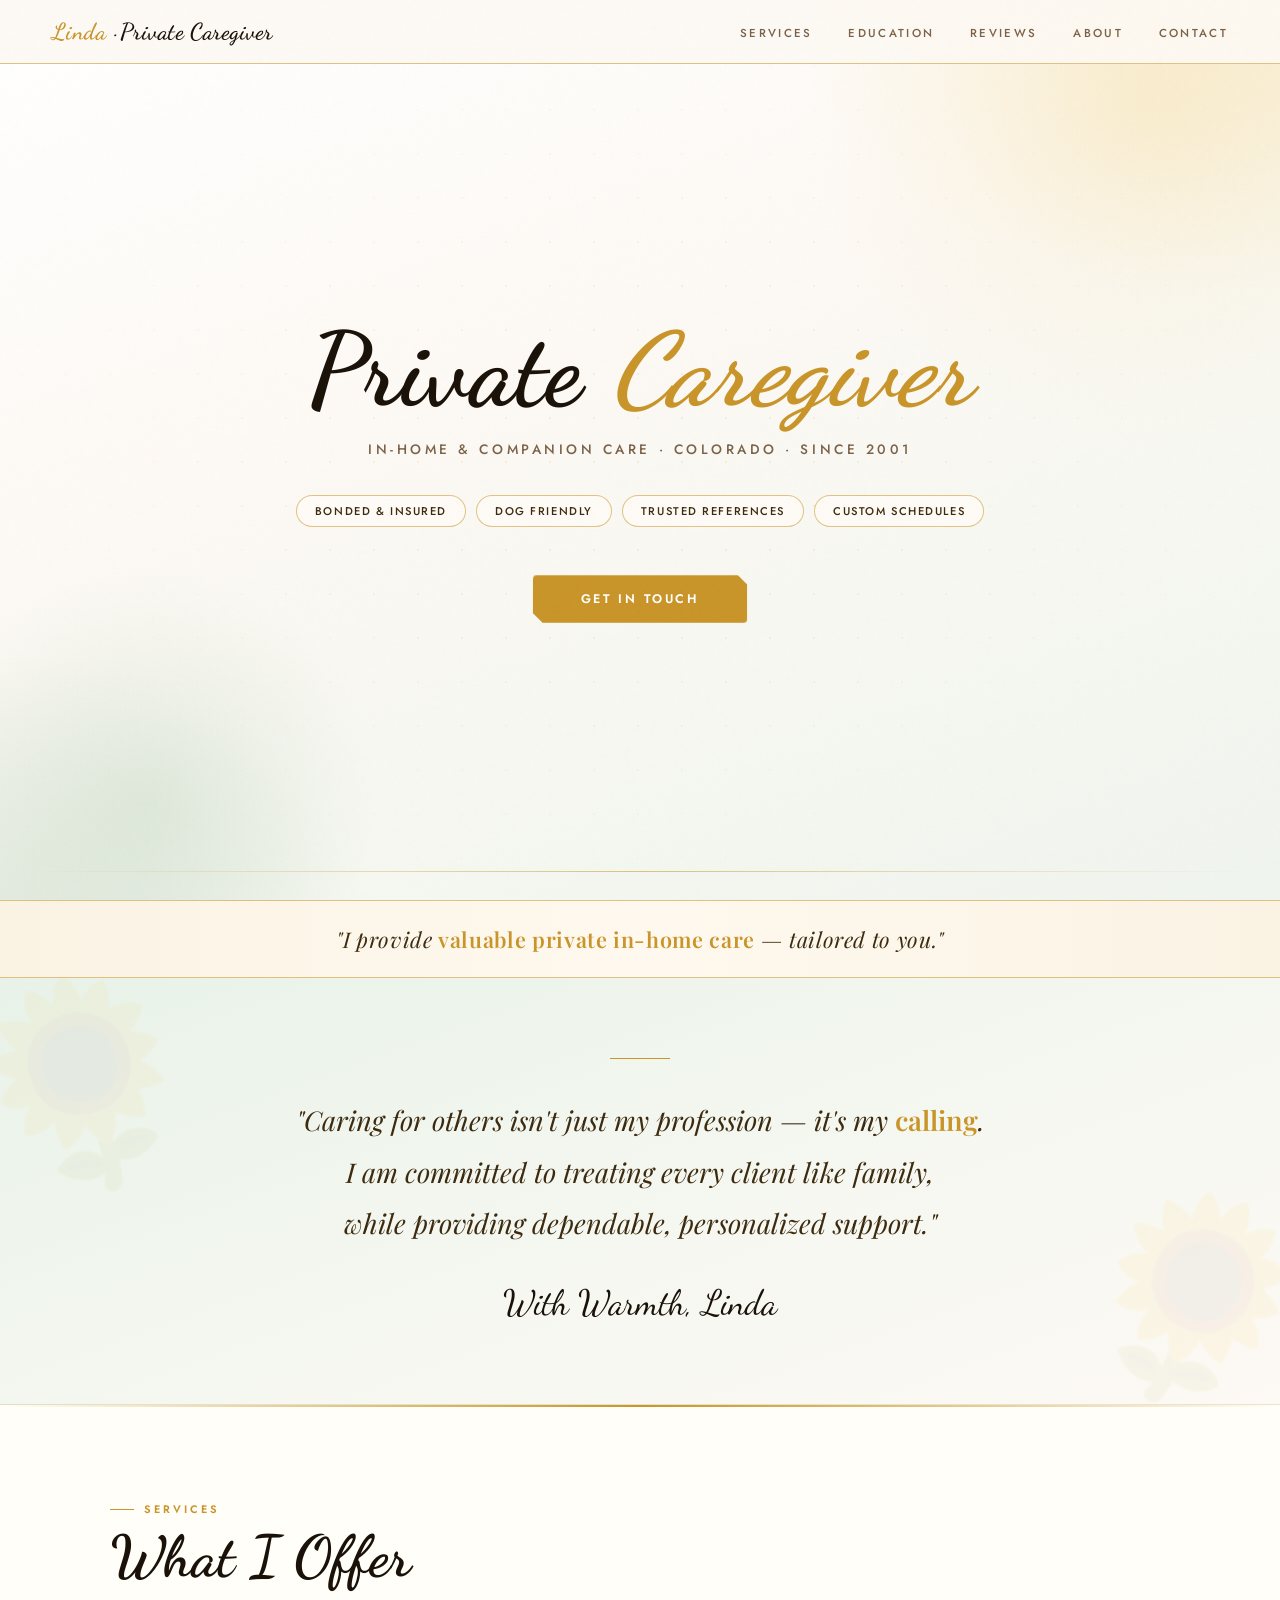
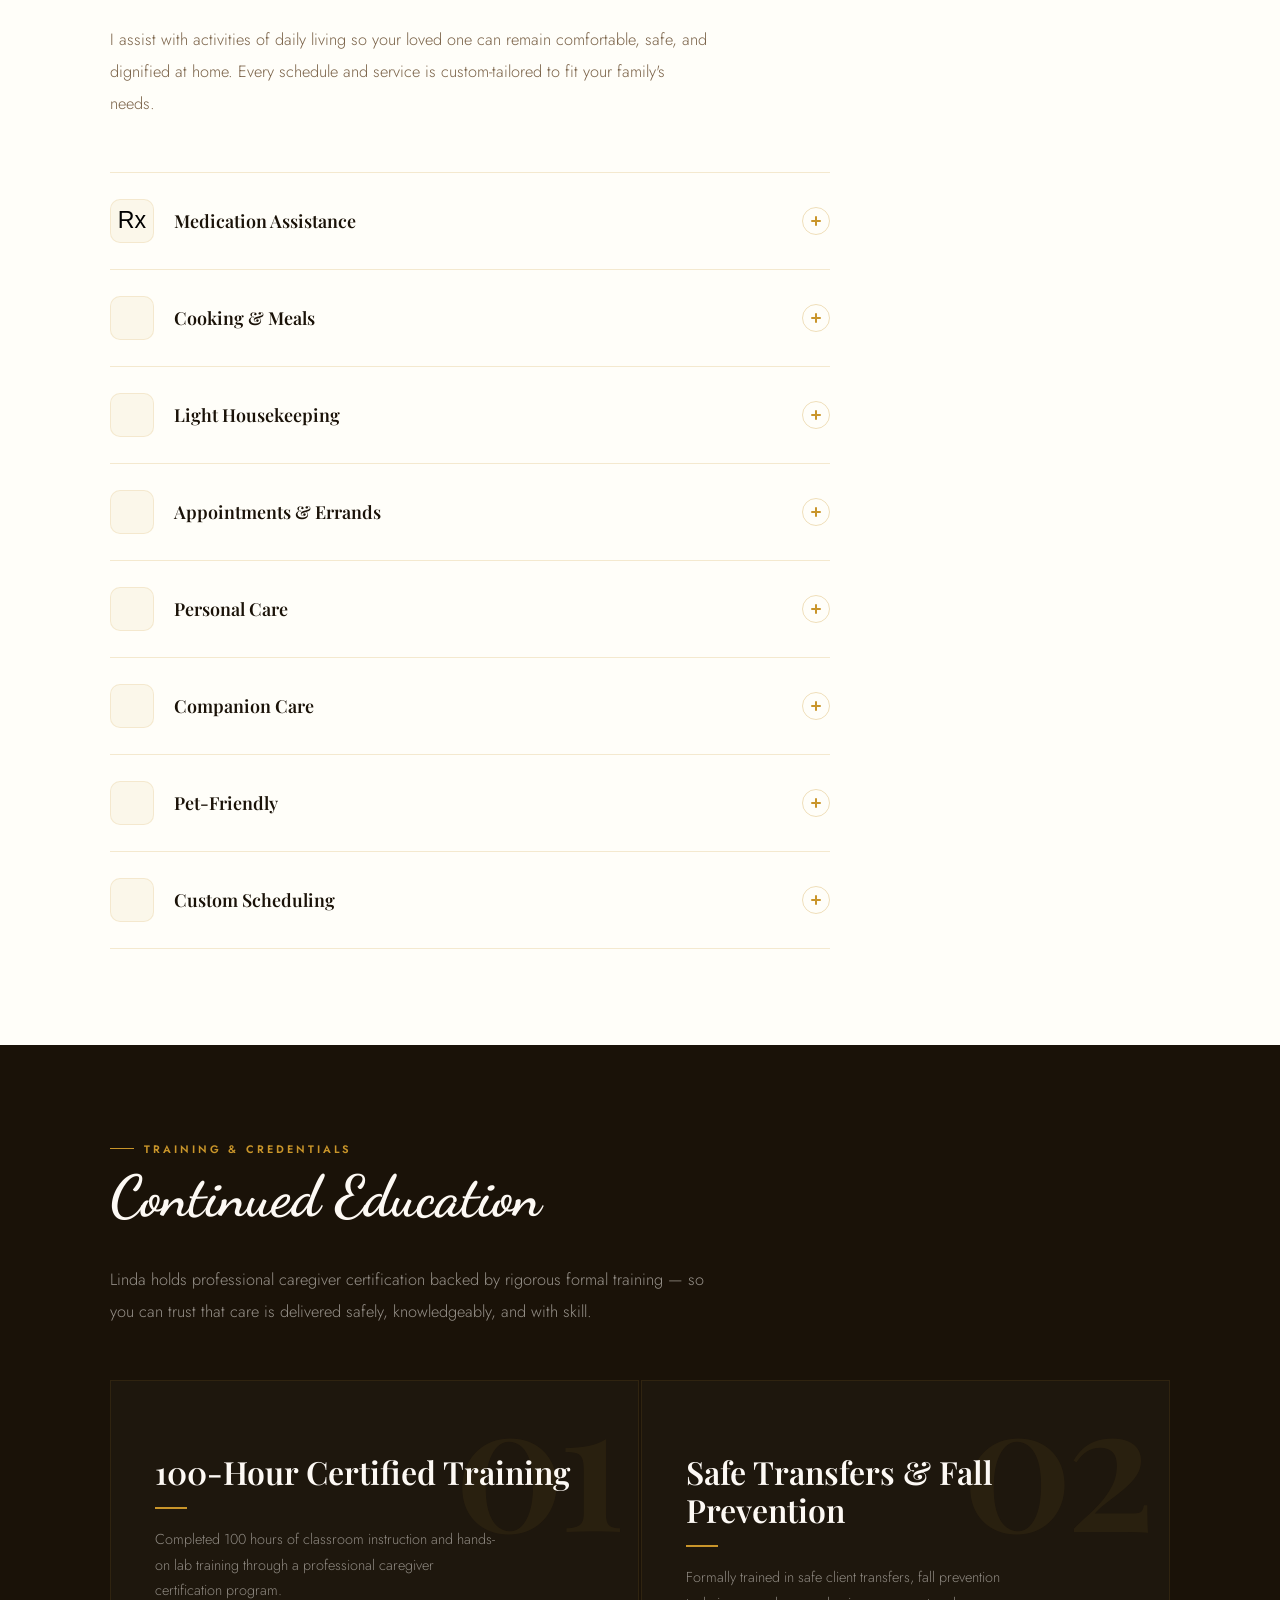
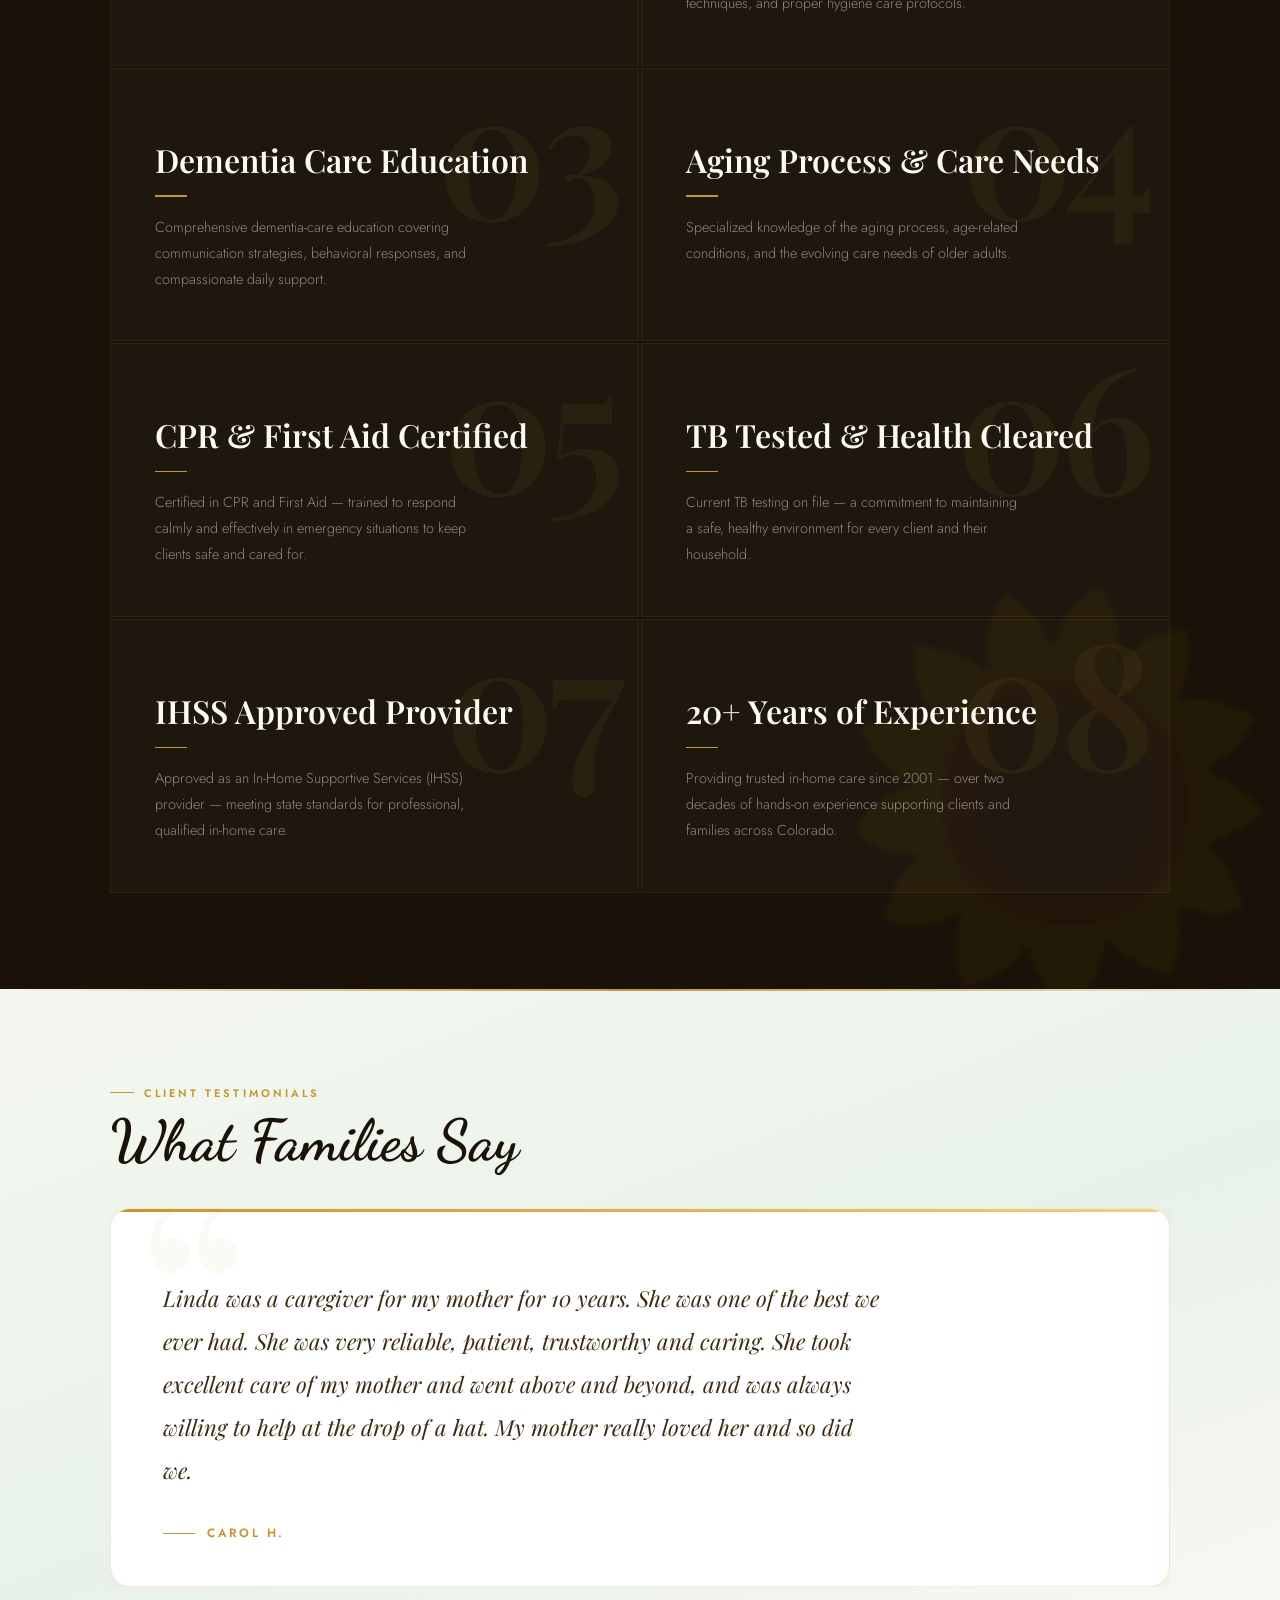
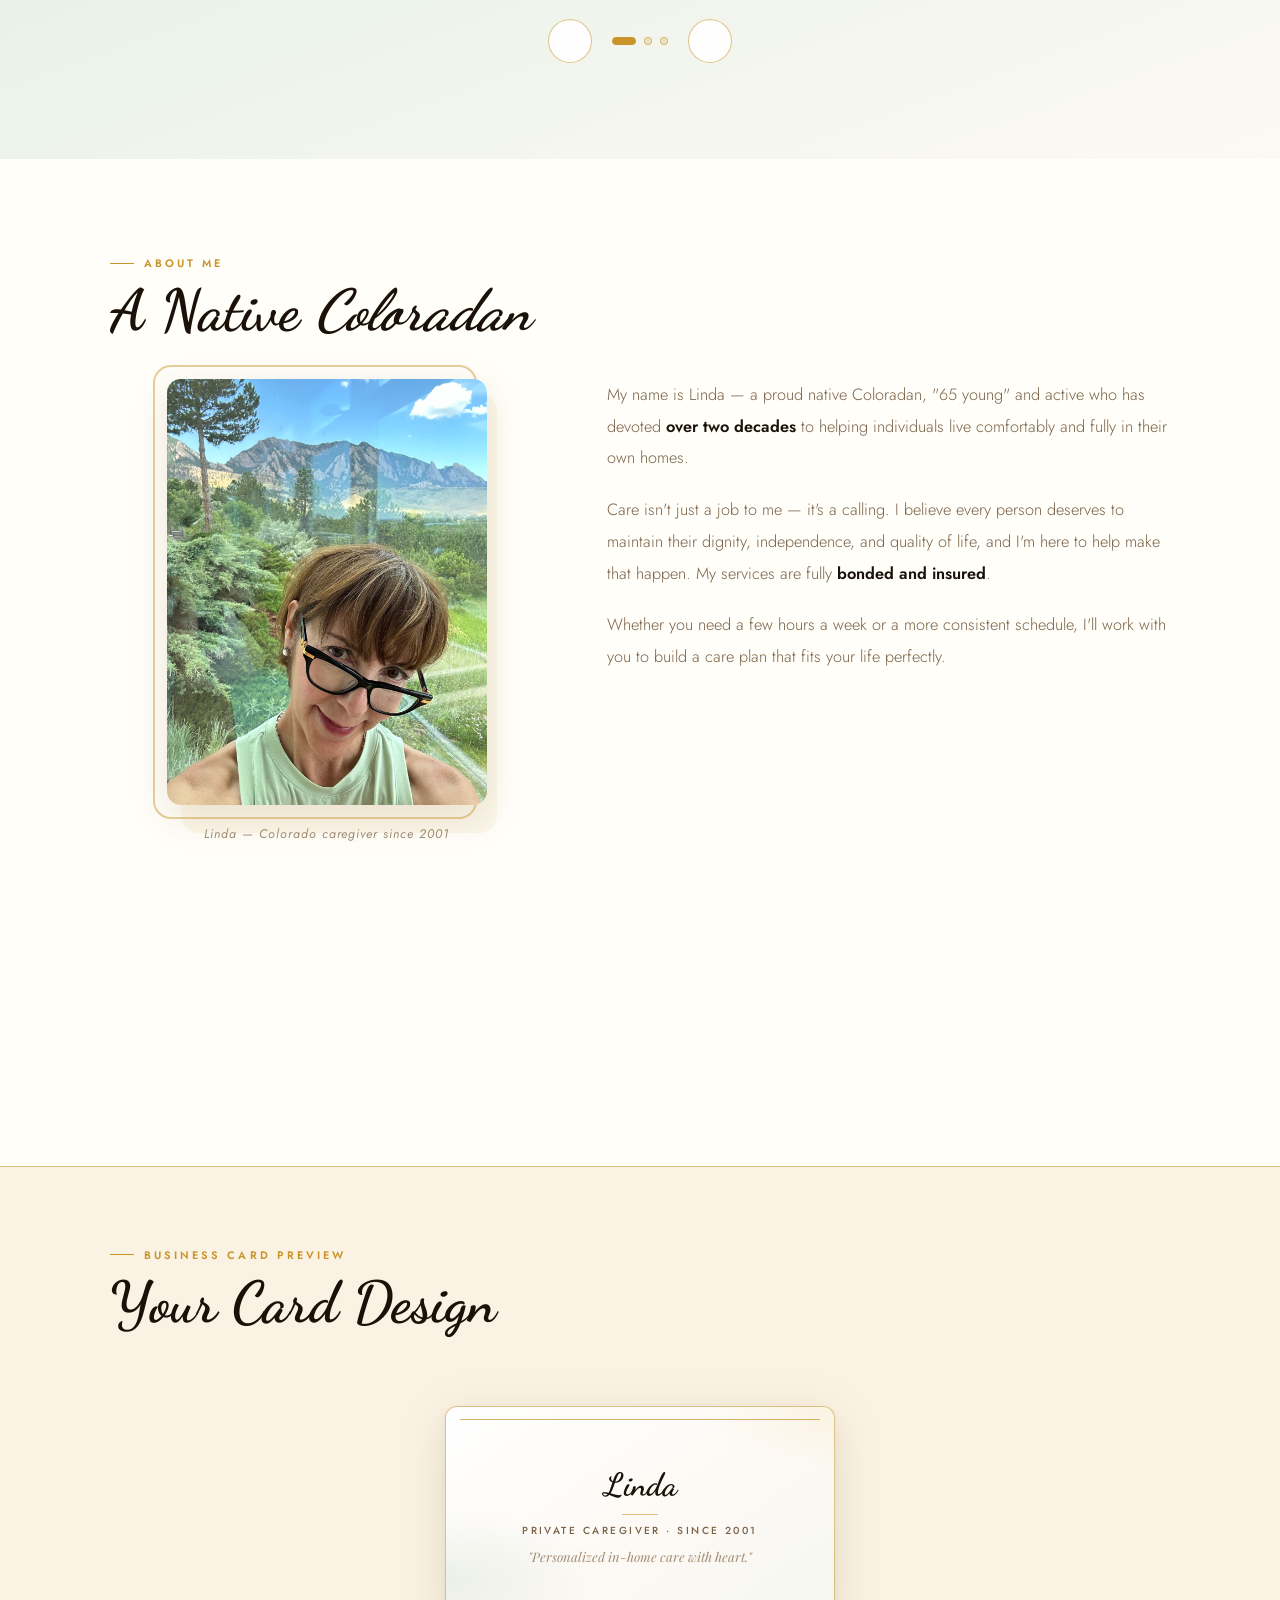
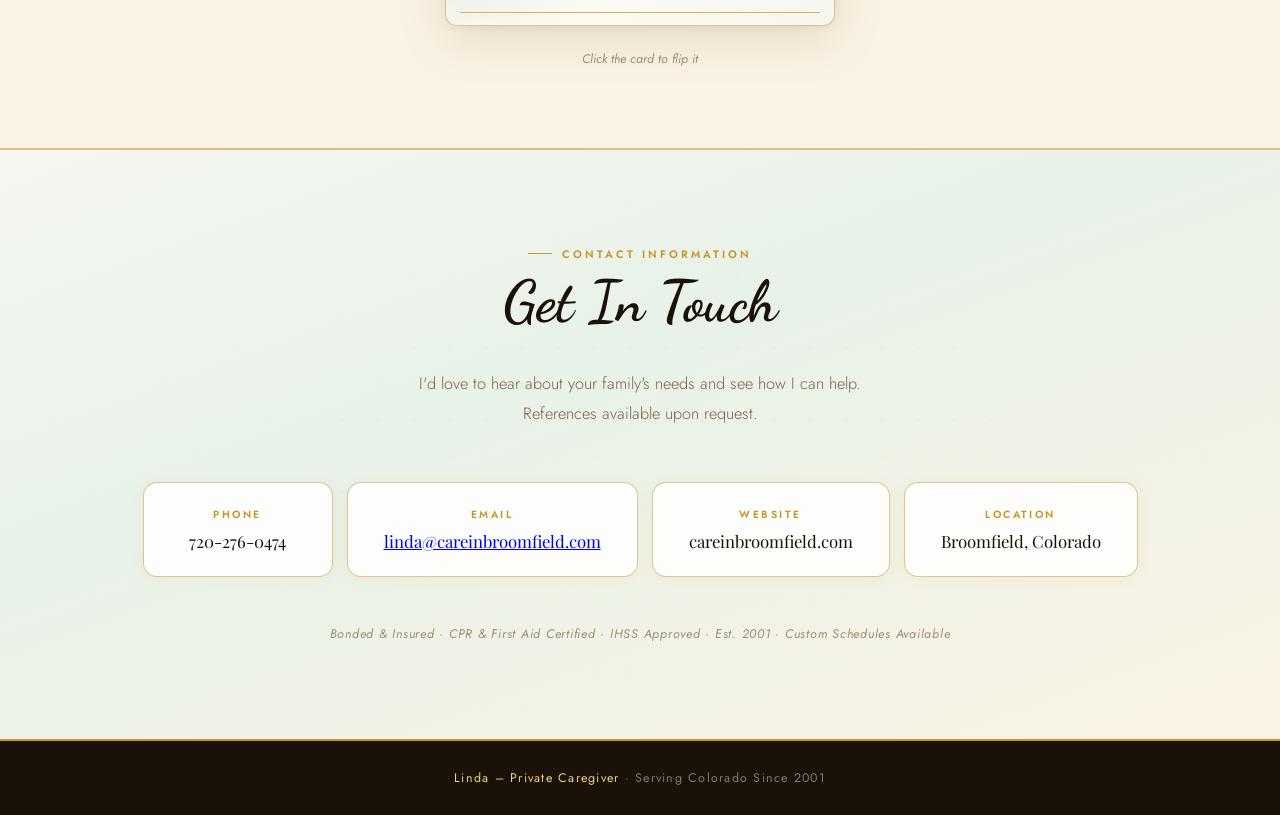
==== commit 9bd559f4: "removed all the emojis and added education" ====
--- a/development/index.html
+++ b/development/index.html
@@ -9,6 +9,7 @@
       rel="stylesheet"
     />
     <link rel="stylesheet" href="index.css" />
+    <link rel="stylesheet" href="emoji-patch.css" />
   </head>
   <body>
     <!-- SCROLL PROGRESS -->
@@ -16,7 +17,7 @@
 
     <!-- NAV -->
     <nav id="mainNav">
-      <div class="nav-logo"><em>Linda</em> ✦ Private Caregiver</div>
+      <div class="nav-logo"><em>Linda</em> &middot; Private Caregiver</div>
       <ul class="nav-links">
         <li><a href="#services">Services</a></li>
         <li><a href="#education">Education</a></li>
@@ -32,10 +33,9 @@
       <div class="hero-orb hero-orb-2"></div>
       <div class="hero-dots"></div>
 
-      <span class="sunflower-icon">🌻</span>
       <h1>Private <em>Caregiver</em></h1>
       <p class="hero-sub">
-        In-Home &amp; Companion Care · Colorado · Since 2001
+        In-Home &amp; Companion Care &middot; Colorado &middot; Since 2001
       </p>
       <div class="badge-row">
         <span class="badge">Bonded &amp; Insured</span>
@@ -60,7 +60,7 @@
         I am committed to treating every client like family,<br />
         while providing dependable, personalized support."
       </p>
-      <p class="mission-sig">With Warmth, Linda 🌻</p>
+      <p class="mission-sig">With Warmth, Linda</p>
     </div>
 
     <!-- SERVICES — ACCORDION -->
@@ -78,7 +78,7 @@
 
           <div class="accordion-item">
             <button class="accordion-trigger" aria-expanded="false">
-              <span class="accordion-icon">💊</span>
+              <span class="accordion-icon">Rx</span>
               <span class="accordion-title">Medication Assistance</span>
               <span class="accordion-chevron" aria-hidden="true"></span>
             </button>
@@ -91,7 +91,7 @@
 
           <div class="accordion-item">
             <button class="accordion-trigger" aria-expanded="false">
-              <span class="accordion-icon">🍳</span>
+              <span class="accordion-icon"></span>
               <span class="accordion-title">Cooking &amp; Meals</span>
               <span class="accordion-chevron" aria-hidden="true"></span>
             </button>
@@ -104,7 +104,7 @@
 
           <div class="accordion-item">
             <button class="accordion-trigger" aria-expanded="false">
-              <span class="accordion-icon">🏠</span>
+              <span class="accordion-icon"></span>
               <span class="accordion-title">Light Housekeeping</span>
               <span class="accordion-chevron" aria-hidden="true"></span>
             </button>
@@ -117,7 +117,7 @@
 
           <div class="accordion-item">
             <button class="accordion-trigger" aria-expanded="false">
-              <span class="accordion-icon">🚗</span>
+              <span class="accordion-icon"></span>
               <span class="accordion-title">Appointments &amp; Errands</span>
               <span class="accordion-chevron" aria-hidden="true"></span>
             </button>
@@ -130,7 +130,7 @@
 
           <div class="accordion-item">
             <button class="accordion-trigger" aria-expanded="false">
-              <span class="accordion-icon">🛁</span>
+              <span class="accordion-icon"></span>
               <span class="accordion-title">Personal Care</span>
               <span class="accordion-chevron" aria-hidden="true"></span>
             </button>
@@ -143,7 +143,7 @@
 
           <div class="accordion-item">
             <button class="accordion-trigger" aria-expanded="false">
-              <span class="accordion-icon">🤝</span>
+              <span class="accordion-icon"></span>
               <span class="accordion-title">Companion Care</span>
               <span class="accordion-chevron" aria-hidden="true"></span>
             </button>
@@ -156,7 +156,7 @@
 
           <div class="accordion-item">
             <button class="accordion-trigger" aria-expanded="false">
-              <span class="accordion-icon">🐾</span>
+              <span class="accordion-icon"></span>
               <span class="accordion-title">Pet-Friendly</span>
               <span class="accordion-chevron" aria-hidden="true"></span>
             </button>
@@ -169,7 +169,7 @@
 
           <div class="accordion-item">
             <button class="accordion-trigger" aria-expanded="false">
-              <span class="accordion-icon">📋</span>
+              <span class="accordion-icon"></span>
               <span class="accordion-title">Custom Scheduling</span>
               <span class="accordion-chevron" aria-hidden="true"></span>
             </button>
@@ -199,7 +199,7 @@
 
           <div class="edu-poster-block fade-in">
             <span class="edu-poster-num">01</span>
-            <span class="edu-poster-icon">🎓</span>
+            <span class="edu-poster-icon"></span>
             <h3>100-Hour Certified Training</h3>
             <span class="edu-poster-rule"></span>
             <p>Completed 100 hours of classroom instruction and hands-on lab training through a professional caregiver certification program.</p>
@@ -207,7 +207,7 @@
 
           <div class="edu-poster-block fade-in">
             <span class="edu-poster-num">02</span>
-            <span class="edu-poster-icon">🔄</span>
+            <span class="edu-poster-icon"></span>
             <h3>Safe Transfers &amp; Fall Prevention</h3>
             <span class="edu-poster-rule"></span>
             <p>Formally trained in safe client transfers, fall prevention techniques, and proper hygiene care protocols.</p>
@@ -215,7 +215,7 @@
 
           <div class="edu-poster-block fade-in">
             <span class="edu-poster-num">03</span>
-            <span class="edu-poster-icon">🧠</span>
+            <span class="edu-poster-icon"></span>
             <h3>Dementia Care Education</h3>
             <span class="edu-poster-rule"></span>
             <p>Comprehensive dementia-care education covering communication strategies, behavioral responses, and compassionate daily support.</p>
@@ -223,10 +223,42 @@
 
           <div class="edu-poster-block fade-in">
             <span class="edu-poster-num">04</span>
-            <span class="edu-poster-icon">👴</span>
+            <span class="edu-poster-icon"></span>
             <h3>Aging Process &amp; Care Needs</h3>
             <span class="edu-poster-rule"></span>
             <p>Specialized knowledge of the aging process, age-related conditions, and the evolving care needs of older adults.</p>
+          </div>
+
+          <div class="edu-poster-block fade-in">
+            <span class="edu-poster-num">05</span>
+            <span class="edu-poster-icon"></span>
+            <h3>CPR &amp; First Aid Certified</h3>
+            <span class="edu-poster-rule"></span>
+            <p>Certified in CPR and First Aid — trained to respond calmly and effectively in emergency situations to keep clients safe and cared for.</p>
+          </div>
+
+          <div class="edu-poster-block fade-in">
+            <span class="edu-poster-num">06</span>
+            <span class="edu-poster-icon"></span>
+            <h3>TB Tested &amp; Health Cleared</h3>
+            <span class="edu-poster-rule"></span>
+            <p>Current TB testing on file — a commitment to maintaining a safe, healthy environment for every client and their household.</p>
+          </div>
+
+          <div class="edu-poster-block fade-in">
+            <span class="edu-poster-num">07</span>
+            <span class="edu-poster-icon"></span>
+            <h3>IHSS Approved Provider</h3>
+            <span class="edu-poster-rule"></span>
+            <p>Approved as an In-Home Supportive Services (IHSS) provider — meeting state standards for professional, qualified in-home care.</p>
+          </div>
+
+          <div class="edu-poster-block fade-in">
+            <span class="edu-poster-num">08</span>
+            <span class="edu-poster-icon"></span>
+            <h3>20+ Years of Experience</h3>
+            <span class="edu-poster-rule"></span>
+            <p>Providing trusted in-home care since 2001 — over two decades of hands-on experience supporting clients and families across Colorado.</p>
           </div>
 
         </div>
@@ -243,7 +275,7 @@
           <div class="reviews-track" id="reviewsTrack">
 
             <div class="review-box">
-              <span class="stars">★★★★★</span>
+              <span class="stars"></span>
               <p class="review-text">
                 Linda was a caregiver for my mother for 10 years. She was one of the
                 best we ever had. She was very reliable, patient, trustworthy and
@@ -255,7 +287,7 @@
             </div>
 
             <div class="review-box">
-              <span class="stars">★★★★★</span>
+              <span class="stars"></span>
               <p class="review-text">
                 Linda has been my caregiver since January 2019. She is very reliable
                 and dependable. I can count on her to do things efficiently — when
@@ -266,7 +298,7 @@
             </div>
 
             <div class="review-box">
-              <span class="stars">★★★★★</span>
+              <span class="stars"></span>
               <p class="review-text">
                 Linda was responsible, caring and attentive. She consistently
                 demonstrated professionalism and heartfelt dedication. Her respectful
@@ -280,9 +312,9 @@
         </div>
 
         <div class="carousel-controls">
-          <button class="carousel-btn" id="carouselPrev" aria-label="Previous review">&#8592;</button>
+          <button class="carousel-btn" id="carouselPrev" aria-label="Previous review"></button>
           <div class="carousel-dots" id="carouselDots"></div>
-          <button class="carousel-btn" id="carouselNext" aria-label="Next review">&#8594;</button>
+          <button class="carousel-btn" id="carouselNext" aria-label="Next review"></button>
         </div>
 
       </div>
@@ -325,21 +357,21 @@
               </p>
             </div>
             <div class="fun-facts fade-in">
-              <h3>A Little About Linda 🌻</h3>
+              <h3>A Little About Linda</h3>
               <div class="fun-fact-item">
-                <span class="emoji">🐕</span>
+                <span class="fun-fact-bullet"></span>
                 <p>Walking daily with <strong>Simon</strong>, my 5-year-old rescue pup — he keeps me active.</p>
               </div>
               <div class="fun-fact-item">
-                <span class="emoji">🍝</span>
+                <span class="fun-fact-bullet"></span>
                 <p>Favorite restaurant: <strong>Carelli's Italian</strong> in Boulder — great food is one of life's pleasures.</p>
               </div>
               <div class="fun-fact-item">
-                <span class="emoji">🚗</span>
+                <span class="fun-fact-bullet"></span>
                 <p>Attending <strong>antique car shows</strong> — a Colorado tradition worth celebrating.</p>
               </div>
               <div class="fun-fact-item">
-                <span class="emoji">🪂</span>
+                <span class="fun-fact-bullet"></span>
                 <p>Yes, I've <strong>skydived</strong> — the most exhilarating thing I've ever done.</p>
               </div>
             </div>
@@ -362,25 +394,24 @@
             <div class="card-face">
               <div class="card-border-top"></div>
               <div class="card-border-bottom"></div>
-              <div class="card-flower">🌻</div>
               <div class="card-name">Linda</div>
               <div class="card-rule"></div>
-              <div class="card-title">Private Caregiver · Since 2001</div>
+              <div class="card-title">Private Caregiver &middot; Since 2001</div>
               <div class="card-tagline">"Personalized in-home care with heart."</div>
             </div>
             <div class="card-back">
               <div class="card-border-top"></div>
               <div class="card-border-bottom"></div>
-              <div class="back-name">Linda · Private Caregiver</div>
-              <div class="back-item">📍 <strong>Colorado</strong> — In-Home &amp; Companion Care</div>
-              <div class="back-item">📞 <strong>Your Phone Number</strong></div>
-              <div class="back-item">✉️ <strong>Your Email</strong></div>
-              <div class="back-item">🌐 <strong>Your Website</strong></div>
-              <div class="back-badge">Bonded &amp; Insured · References Available · Dog Friendly</div>
-            </div>
-          </div>
-        </div>
-        <p class="card-hint">Click the card to flip it ↺</p>
+              <div class="back-name">Linda &middot; Private Caregiver</div>
+              <div class="back-item"><strong>Colorado</strong> — In-Home &amp; Companion Care</div>
+              <div class="back-item"><strong>Phone:</strong> Your Phone Number</div>
+              <div class="back-item"><strong>Email:</strong> Your Email</div>
+              <div class="back-item"><strong>Web:</strong> Your Website</div>
+              <div class="back-badge">Bonded &amp; Insured &middot; CPR Certified &middot; IHSS Approved &middot; Dog Friendly</div>
+            </div>
+          </div>
+        </div>
+        <p class="card-hint">Click the card to flip it</p>
       </div>
     </section>
 
@@ -412,7 +443,7 @@
           </div>
         </div>
         <p class="contact-note">
-          Bonded &amp; Insured · Est. 2001 · Custom Schedules Available
+          Bonded &amp; Insured &middot; CPR &amp; First Aid Certified &middot; IHSS Approved &middot; Est. 2001 &middot; Custom Schedules Available
         </p>
       </div>
     </section>
@@ -420,7 +451,7 @@
     <!-- FOOTER -->
     <footer>
       <p>
-        🌻 <span>Linda – Private Caregiver</span> · Serving Colorado Since 2001
+        <span>Linda – Private Caregiver</span> &middot; Serving Colorado Since 2001
       </p>
     </footer>
 
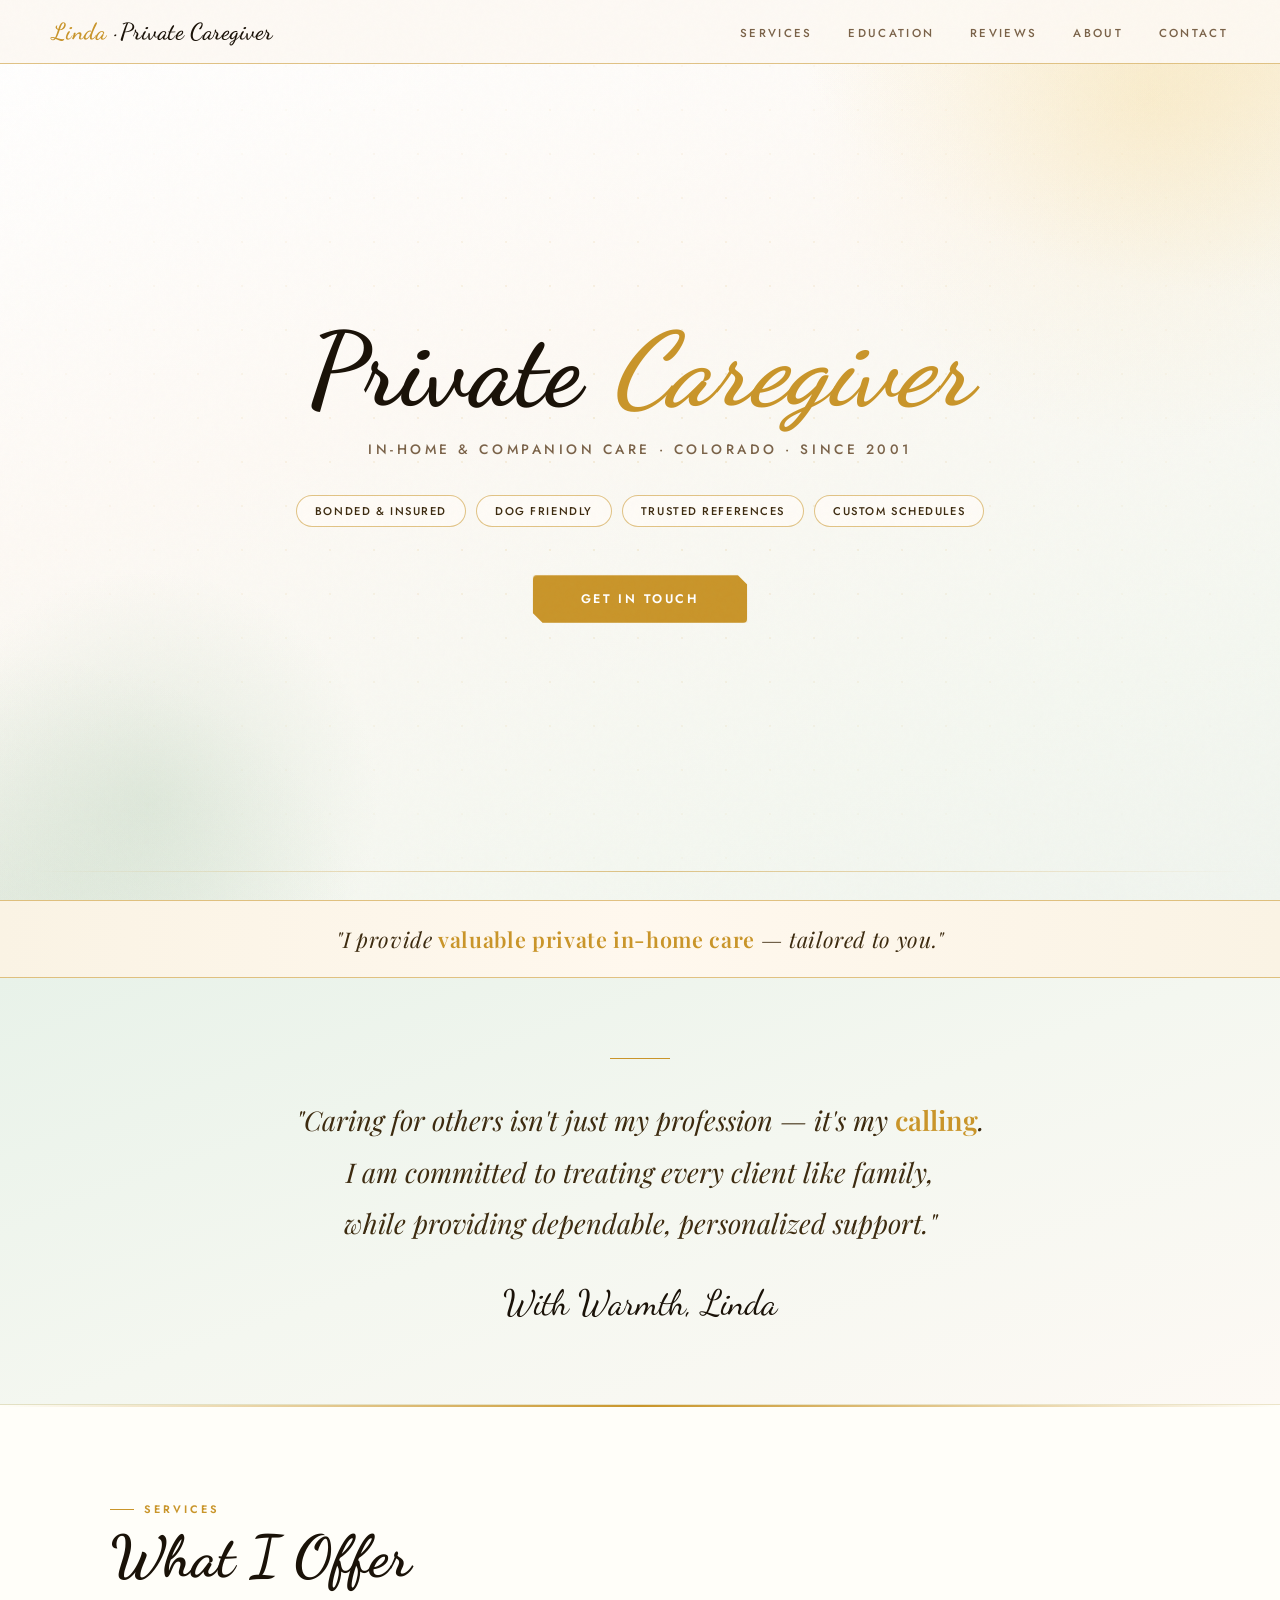
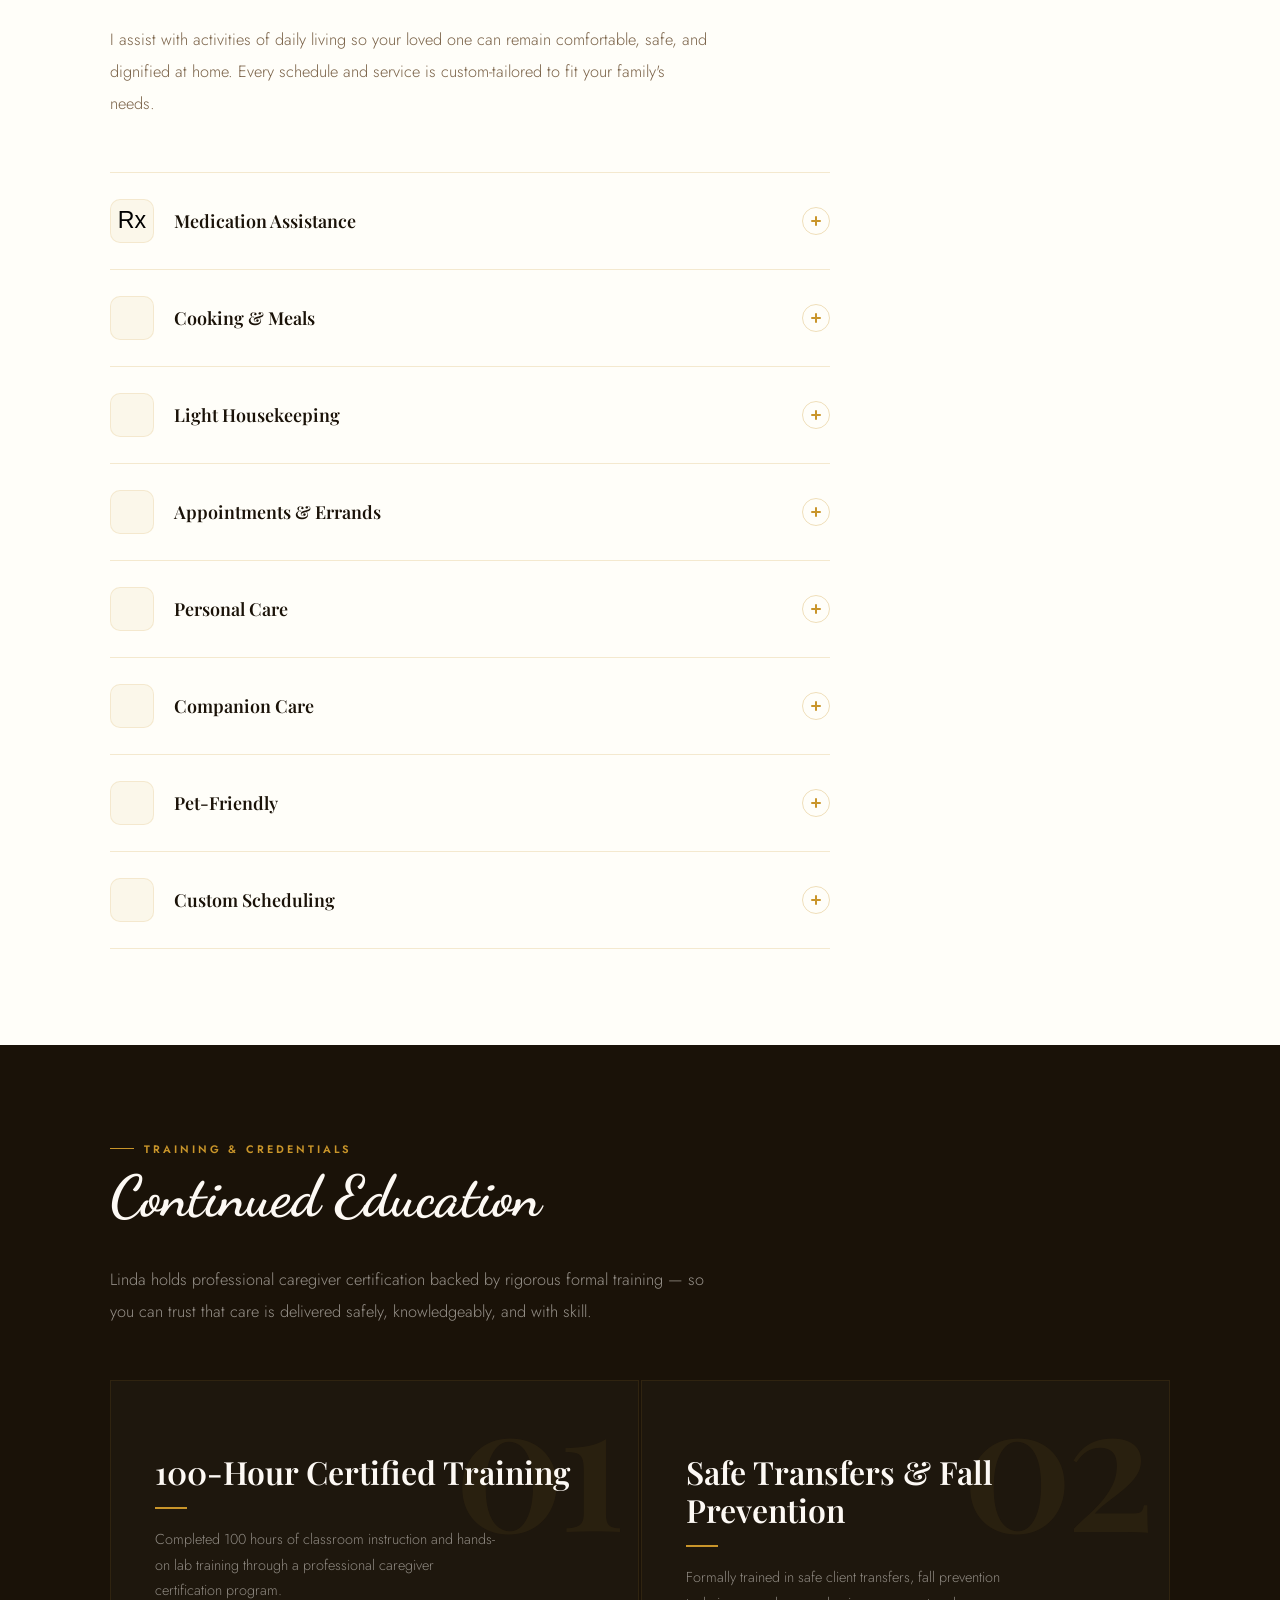
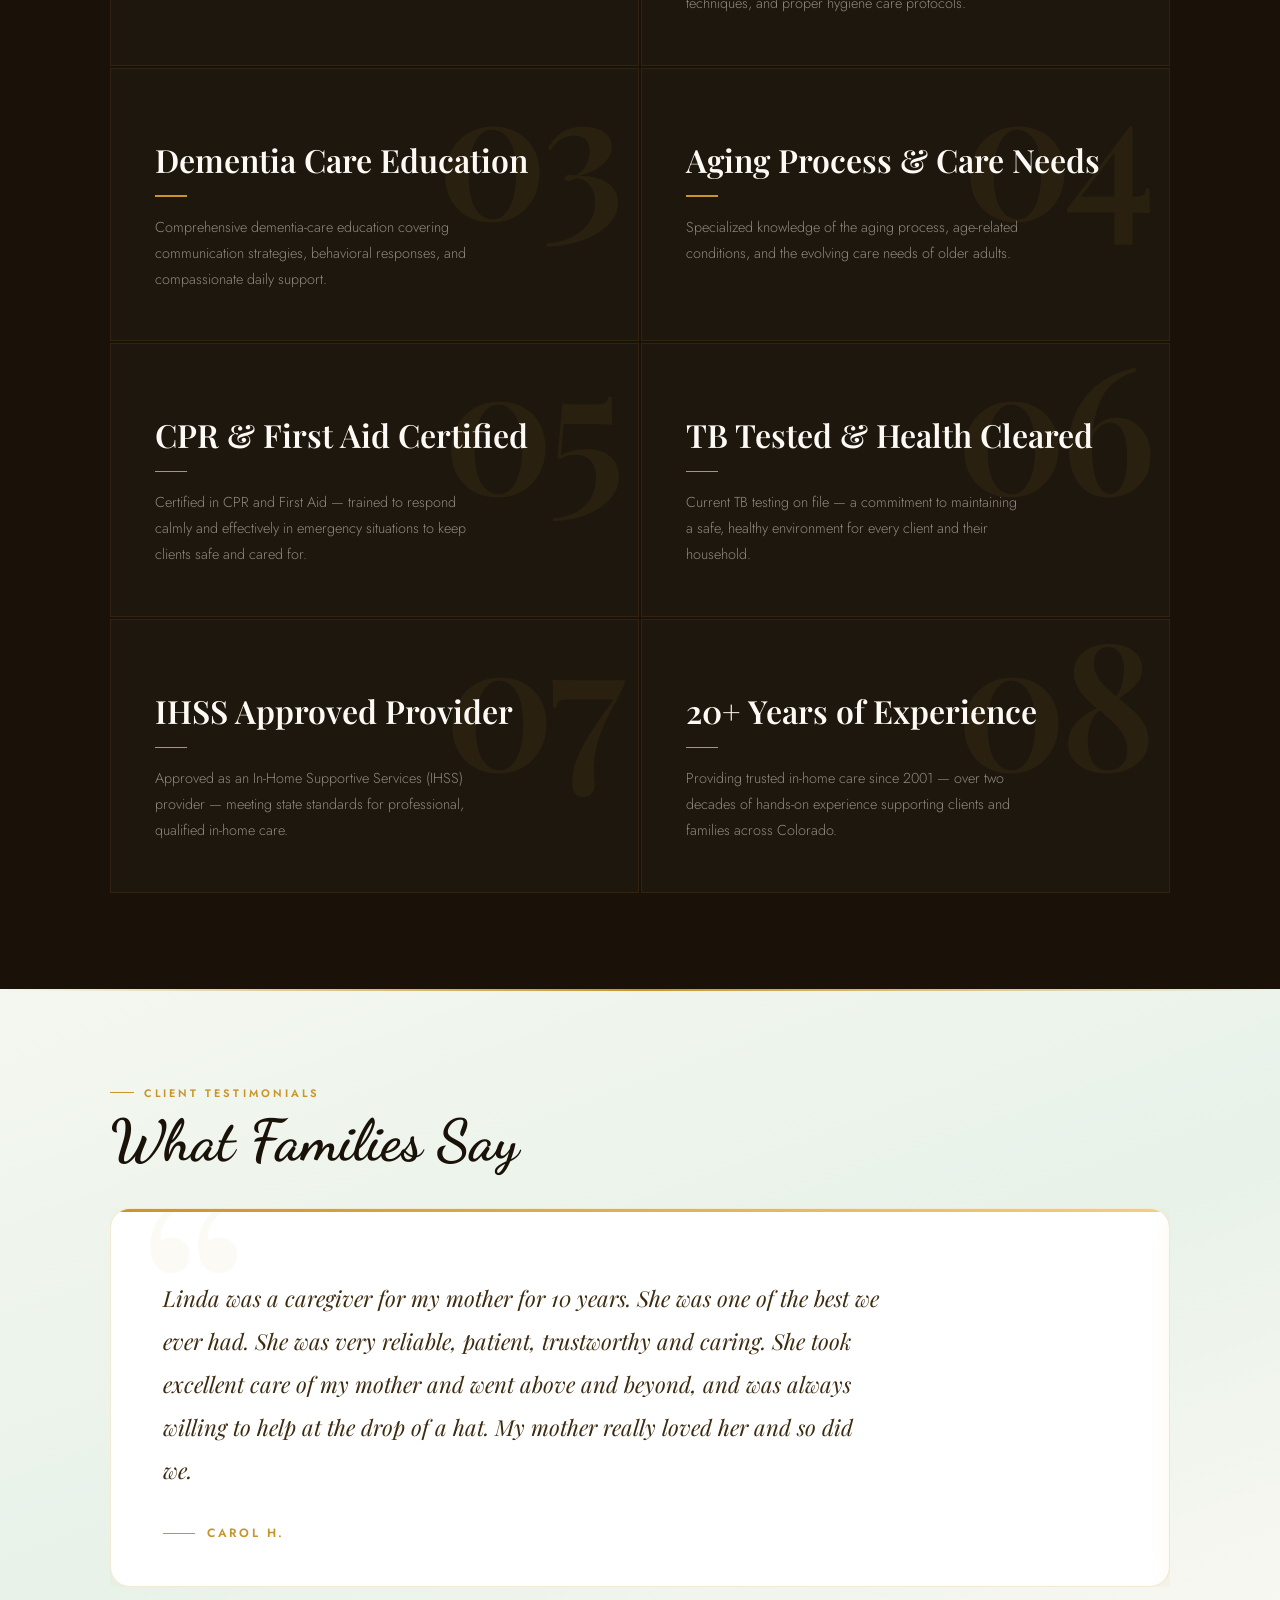
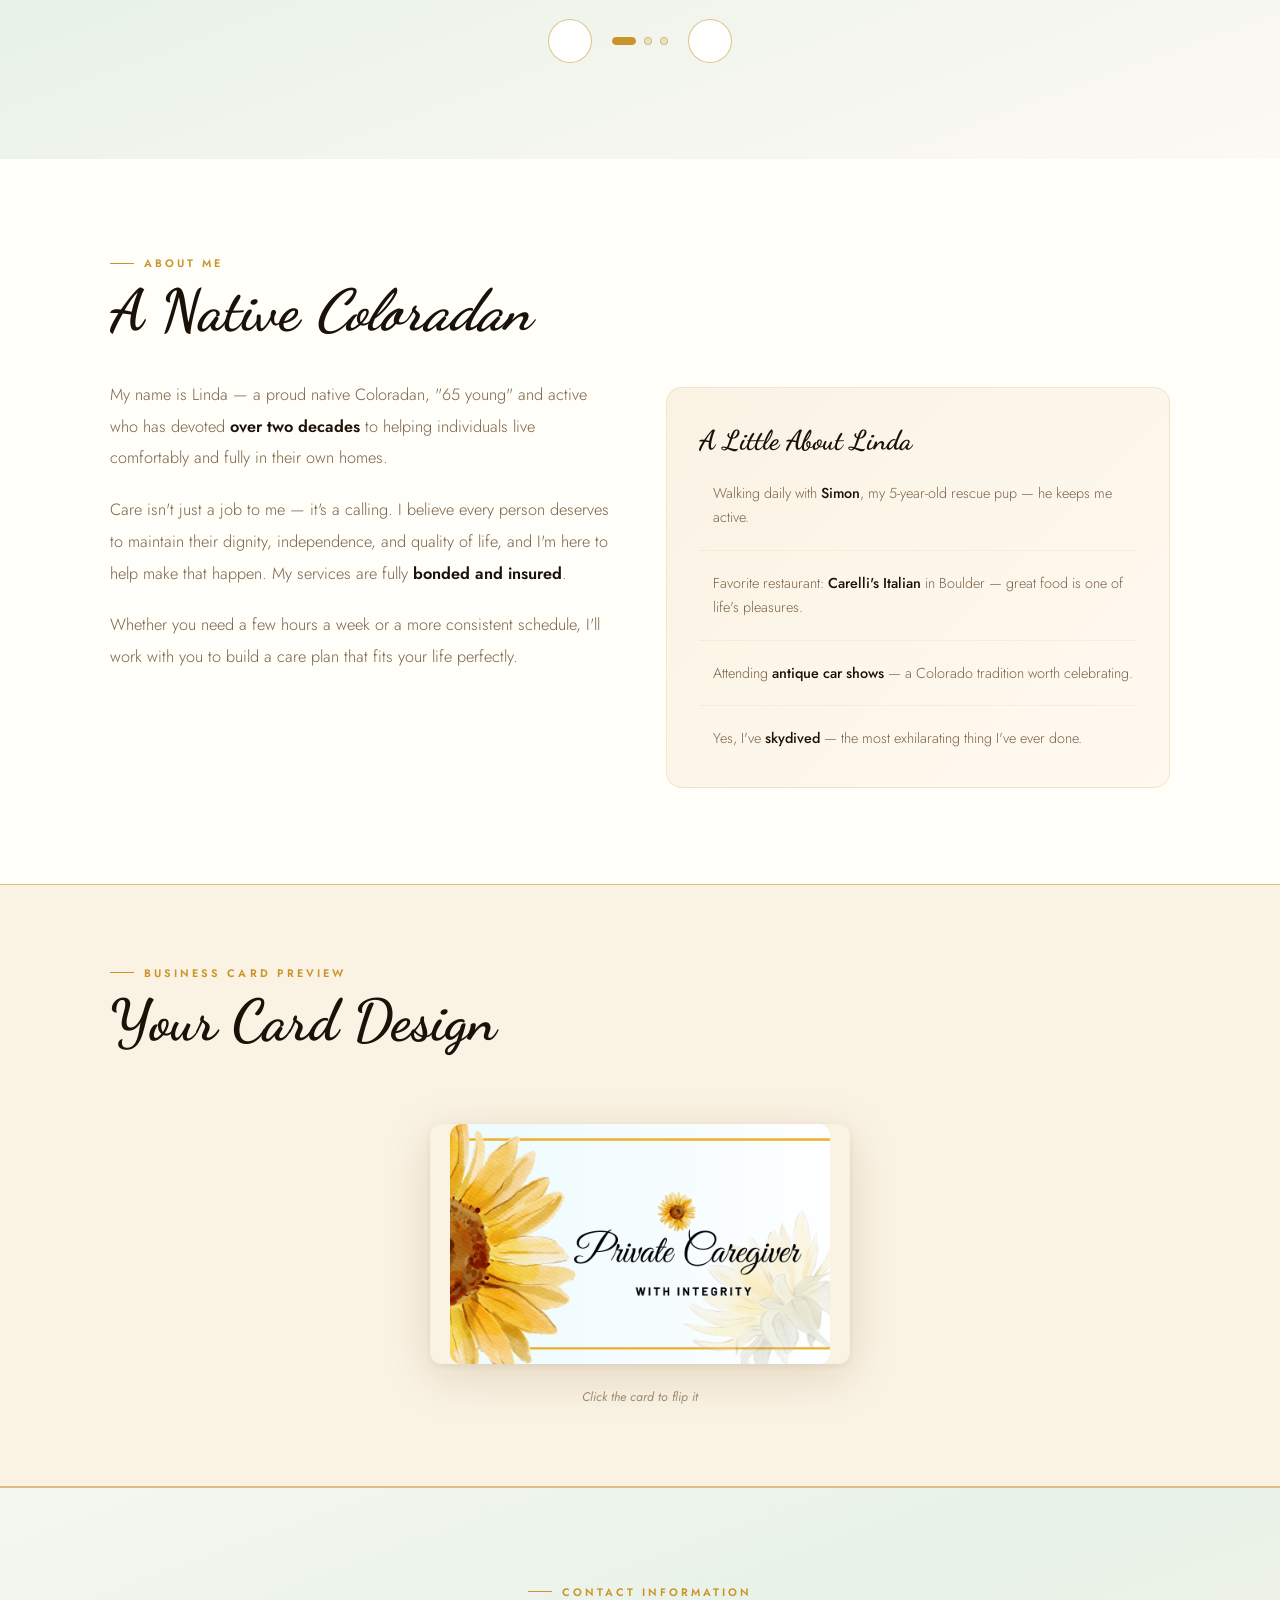
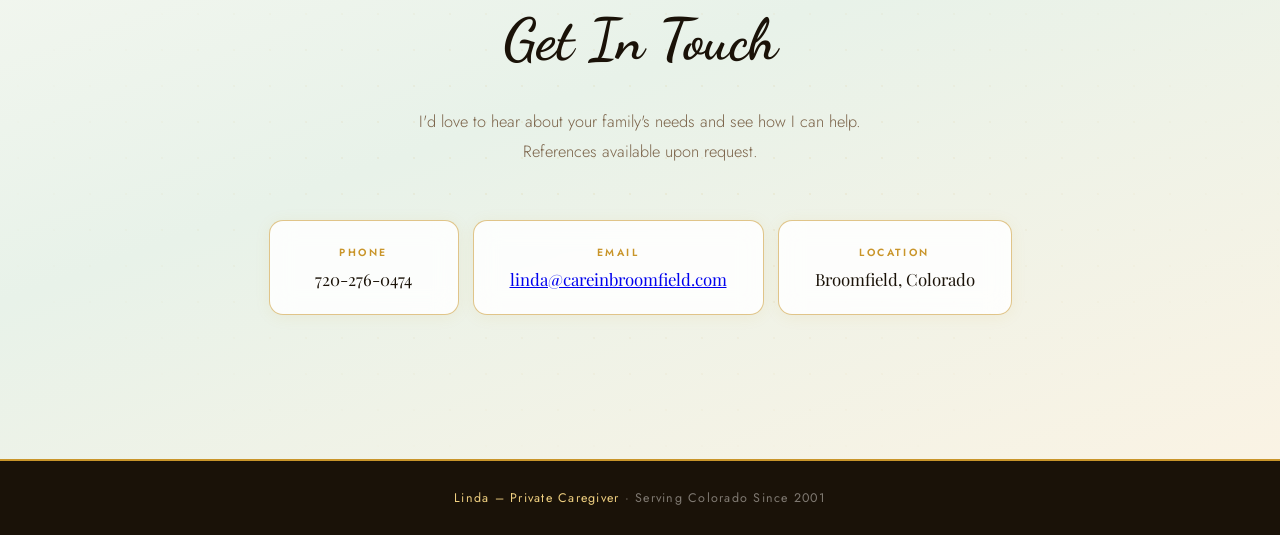
==== commit d54e2cf2: "removed some content addded picture to business cards" ====
--- a/development/index.html
+++ b/development/index.html
@@ -325,55 +325,43 @@
       <div class="container">
         <p class="section-label fade-in">About Me</p>
         <h2 class="section-title fade-in">A Native <em>Coloradan</em></h2>
-        <div class="about-grid">
-          <div class="about-photo-wrap fade-in">
-            <div class="about-photo-frame">
-              <img
-                src="/assets/img/Linda.jpeg"
-                alt="Photo of Linda, a Colorado caregiver"
-                class="about-photo"
-              />
-            </div>
-            <p class="photo-caption">Linda — Colorado caregiver since 2001</p>
-          </div>
-          <div>
-            <div class="about-text fade-in">
-              <p>
-                My name is Linda — a proud native Coloradan, "65 young" and
-                active who has devoted <strong>over two decades</strong> to
-                helping individuals live comfortably and fully in their own
-                homes.
-              </p>
-              <p>
-                Care isn't just a job to me — it's a calling. I believe every
-                person deserves to maintain their dignity, independence, and
-                quality of life, and I'm here to help make that happen. My
-                services are fully <strong>bonded and insured</strong>.
-              </p>
-              <p>
-                Whether you need a few hours a week or a more consistent
-                schedule, I'll work with you to build a care plan that fits your
-                life perfectly.
-              </p>
-            </div>
-            <div class="fun-facts fade-in">
-              <h3>A Little About Linda</h3>
-              <div class="fun-fact-item">
-                <span class="fun-fact-bullet"></span>
-                <p>Walking daily with <strong>Simon</strong>, my 5-year-old rescue pup — he keeps me active.</p>
-              </div>
-              <div class="fun-fact-item">
-                <span class="fun-fact-bullet"></span>
-                <p>Favorite restaurant: <strong>Carelli's Italian</strong> in Boulder — great food is one of life's pleasures.</p>
-              </div>
-              <div class="fun-fact-item">
-                <span class="fun-fact-bullet"></span>
-                <p>Attending <strong>antique car shows</strong> — a Colorado tradition worth celebrating.</p>
-              </div>
-              <div class="fun-fact-item">
-                <span class="fun-fact-bullet"></span>
-                <p>Yes, I've <strong>skydived</strong> — the most exhilarating thing I've ever done.</p>
-              </div>
+        <div class="about-grid about-grid--no-photo">
+          <div class="about-text fade-in">
+            <p>
+              My name is Linda — a proud native Coloradan, "65 young" and
+              active who has devoted <strong>over two decades</strong> to
+              helping individuals live comfortably and fully in their own
+              homes.
+            </p>
+            <p>
+              Care isn't just a job to me — it's a calling. I believe every
+              person deserves to maintain their dignity, independence, and
+              quality of life, and I'm here to help make that happen. My
+              services are fully <strong>bonded and insured</strong>.
+            </p>
+            <p>
+              Whether you need a few hours a week or a more consistent
+              schedule, I'll work with you to build a care plan that fits your
+              life perfectly.
+            </p>
+          </div>
+          <div class="fun-facts fade-in">
+            <h3>A Little About Linda</h3>
+            <div class="fun-fact-item">
+              <span class="fun-fact-bullet"></span>
+              <p>Walking daily with <strong>Simon</strong>, my 5-year-old rescue pup — he keeps me active.</p>
+            </div>
+            <div class="fun-fact-item">
+              <span class="fun-fact-bullet"></span>
+              <p>Favorite restaurant: <strong>Carelli's Italian</strong> in Boulder — great food is one of life's pleasures.</p>
+            </div>
+            <div class="fun-fact-item">
+              <span class="fun-fact-bullet"></span>
+              <p>Attending <strong>antique car shows</strong> — a Colorado tradition worth celebrating.</p>
+            </div>
+            <div class="fun-fact-item">
+              <span class="fun-fact-bullet"></span>
+              <p>Yes, I've <strong>skydived</strong> — the most exhilarating thing I've ever done.</p>
             </div>
           </div>
         </div>
@@ -385,32 +373,18 @@
       <div class="container">
         <p class="section-label">Business Card Preview</p>
         <h2 class="section-title">Your Card Design</h2>
+
         <div class="card-container">
-          <div
-            class="card-inner"
-            id="businessCard"
-            onclick="this.classList.toggle('flipped')"
-          >
+          <div class="card-inner" id="businessCard" onclick="this.classList.toggle('flipped')">
             <div class="card-face">
-              <div class="card-border-top"></div>
-              <div class="card-border-bottom"></div>
-              <div class="card-name">Linda</div>
-              <div class="card-rule"></div>
-              <div class="card-title">Private Caregiver &middot; Since 2001</div>
-              <div class="card-tagline">"Personalized in-home care with heart."</div>
+              <img src="/assets/img/1.png" alt="Business card front" class="card-photo-img" />
             </div>
             <div class="card-back">
-              <div class="card-border-top"></div>
-              <div class="card-border-bottom"></div>
-              <div class="back-name">Linda &middot; Private Caregiver</div>
-              <div class="back-item"><strong>Colorado</strong> — In-Home &amp; Companion Care</div>
-              <div class="back-item"><strong>Phone:</strong> Your Phone Number</div>
-              <div class="back-item"><strong>Email:</strong> Your Email</div>
-              <div class="back-item"><strong>Web:</strong> Your Website</div>
-              <div class="back-badge">Bonded &amp; Insured &middot; CPR Certified &middot; IHSS Approved &middot; Dog Friendly</div>
-            </div>
-          </div>
-        </div>
+              <img src="/assets/img/2.png" alt="Business card back" class="card-photo-img" />
+            </div>
+          </div>
+        </div>
+
         <p class="card-hint">Click the card to flip it</p>
       </div>
     </section>
@@ -434,17 +408,11 @@
             <div class="value"><a href="mailto:linda@careinbroomfield.com">linda@careinbroomfield.com</a></div>
           </div>
           <div class="contact-card">
-            <div class="label">Website</div>
-            <div class="value">careinbroomfield.com</div>
-          </div>
-          <div class="contact-card">
             <div class="label">Location</div>
             <div class="value">Broomfield, Colorado</div>
           </div>
         </div>
-        <p class="contact-note">
-          Bonded &amp; Insured &middot; CPR &amp; First Aid Certified &middot; IHSS Approved &middot; Est. 2001 &middot; Custom Schedules Available
-        </p>
+        
       </div>
     </section>
 
--- a/development/index.css
+++ b/development/index.css
@@ -1,11 +1,11 @@
-@import url('https://fonts.googleapis.com/css2?family=Playfair+Display:ital,wght@0,400;0,600;1,400;1,600&family=Dancing+Script:wght@400;600;700&family=Jost:wght@300;400;500;600&display=swap');
+@import url("https://fonts.googleapis.com/css2?family=Playfair+Display:ital,wght@0,400;0,600;1,400;1,600&family=Dancing+Script:wght@400;600;700&family=Jost:wght@300;400;500;600&display=swap");
 
 :root {
   --gold: #c9952a;
   --gold-light: #e8b830;
   --gold-pale: #f0d080;
-  --gold-dim: rgba(201,149,42,0.2);
-  --gold-border: rgba(201,149,42,0.55);
+  --gold-dim: rgba(201, 149, 42, 0.2);
+  --gold-border: rgba(201, 149, 42, 0.55);
   --sage: #6b9e72;
   --sage-light: #8fbf96;
   --sage-pale: #e8f2e9;
@@ -22,11 +22,19 @@
   --brown-light: #c4955a;
 }
 
-*, *::before, *::after { margin: 0; padding: 0; box-sizing: border-box; }
-html { scroll-behavior: smooth; }
+*,
+*::before,
+*::after {
+  margin: 0;
+  padding: 0;
+  box-sizing: border-box;
+}
+html {
+  scroll-behavior: smooth;
+}
 
 body {
-  font-family: 'Jost', sans-serif;
+  font-family: "Jost", sans-serif;
   background: var(--cream);
   color: var(--text-dark);
   overflow-x: hidden;
@@ -34,7 +42,7 @@
 
 /* ===== SUBTLE PAPER TEXTURE ===== */
 body::after {
-  content: '';
+  content: "";
   position: fixed;
   inset: 0;
   background-image: url("data:image/svg+xml,%3Csvg viewBox='0 0 256 256' xmlns='http://www.w3.org/2000/svg'%3E%3Cfilter id='noise'%3E%3CfeTurbulence type='fractalNoise' baseFrequency='0.65' numOctaves='3' stitchTiles='stitch'/%3E%3C/filter%3E%3Crect width='100%25' height='100%25' filter='url(%23noise)' opacity='1'/%3E%3C/svg%3E");
@@ -46,7 +54,8 @@
 /* ===== SCROLL PROGRESS ===== */
 .scroll-bar {
   position: fixed;
-  top: 0; left: 0;
+  top: 0;
+  left: 0;
   height: 2px;
   background: linear-gradient(90deg, var(--gold), var(--gold-pale));
   z-index: 200;
@@ -57,24 +66,28 @@
 /* ===== NAV ===== */
 nav {
   position: fixed;
-  top: 0; left: 0; right: 0;
+  top: 0;
+  left: 0;
+  right: 0;
   z-index: 100;
   display: flex;
   align-items: center;
   justify-content: space-between;
   padding: 18px 52px;
-  background: rgba(253,249,244,0.92);
+  background: rgba(253, 249, 244, 0.92);
   backdrop-filter: blur(20px) saturate(1.4);
   border-bottom: 1px solid var(--gold-border);
-  transition: padding 0.3s, box-shadow 0.3s;
+  transition:
+    padding 0.3s,
+    box-shadow 0.3s;
 }
 nav.scrolled {
   padding: 12px 52px;
-  box-shadow: 0 2px 24px rgba(201,149,42,0.1);
+  box-shadow: 0 2px 24px rgba(201, 149, 42, 0.1);
 }
 
 .nav-logo {
-  font-family: 'Dancing Script', cursive;
+  font-family: "Dancing Script", cursive;
   color: var(--text-dark);
   font-size: 1.45rem;
   font-weight: 600;
@@ -101,30 +114,54 @@
   position: relative;
 }
 .nav-links a::after {
-  content: '';
-  position: absolute;
-  bottom: -3px; left: 0; right: 0;
+  content: "";
+  position: absolute;
+  bottom: -3px;
+  left: 0;
+  right: 0;
   height: 1px;
   background: var(--gold);
   transform: scaleX(0);
   transition: transform 0.25s ease;
   transform-origin: left;
 }
-.nav-links a:hover { color: var(--gold); }
-.nav-links a:hover::after { transform: scaleX(1); }
+.nav-links a:hover {
+  color: var(--gold);
+}
+.nav-links a:hover::after {
+  transform: scaleX(1);
+}
 
 @media (max-width: 640px) {
-  .nav-links { display: none; }
-  nav { padding: 16px 24px; }
+  .nav-links {
+    display: none;
+  }
+  nav {
+    padding: 16px 24px;
+  }
 }
 
 /* ===== HERO ===== */
 .hero {
   min-height: 100vh;
   background:
-    radial-gradient(ellipse 70% 60% at 100% 0%, rgba(232,184,48,0.14) 0%, transparent 55%),
-    radial-gradient(ellipse 50% 50% at 0% 100%, rgba(107,158,114,0.12) 0%, transparent 55%),
-    linear-gradient(160deg, #ffffff 0%, var(--cream) 40%, var(--cream-green) 80%, #f0f4ee 100%);
+    radial-gradient(
+      ellipse 70% 60% at 100% 0%,
+      rgba(232, 184, 48, 0.14) 0%,
+      transparent 55%
+    ),
+    radial-gradient(
+      ellipse 50% 50% at 0% 100%,
+      rgba(107, 158, 114, 0.12) 0%,
+      transparent 55%
+    ),
+    linear-gradient(
+      160deg,
+      #ffffff 0%,
+      var(--cream) 40%,
+      var(--cream-green) 80%,
+      #f0f4ee 100%
+    );
   display: flex;
   flex-direction: column;
   justify-content: center;
@@ -136,18 +173,32 @@
 }
 
 .hero::before {
-  content: '';
-  position: absolute;
-  top: 28px; left: 32px; right: 32px;
+  content: "";
+  position: absolute;
+  top: 28px;
+  left: 32px;
+  right: 32px;
   height: 1px;
-  background: linear-gradient(90deg, transparent, var(--gold-border), transparent);
+  background: linear-gradient(
+    90deg,
+    transparent,
+    var(--gold-border),
+    transparent
+  );
 }
 .hero::after {
-  content: '';
-  position: absolute;
-  bottom: 28px; left: 32px; right: 32px;
+  content: "";
+  position: absolute;
+  bottom: 28px;
+  left: 32px;
+  right: 32px;
   height: 1px;
-  background: linear-gradient(90deg, transparent, var(--gold-border), transparent);
+  background: linear-gradient(
+    90deg,
+    transparent,
+    var(--gold-border),
+    transparent
+  );
   z-index: 1;
 }
 
@@ -157,29 +208,57 @@
   pointer-events: none;
 }
 .hero-orb-1 {
-  width: 700px; height: 700px;
-  top: -250px; right: -220px;
-  background: radial-gradient(circle, rgba(232,184,48,0.13) 0%, rgba(232,184,48,0.04) 40%, transparent 70%);
+  width: 700px;
+  height: 700px;
+  top: -250px;
+  right: -220px;
+  background: radial-gradient(
+    circle,
+    rgba(232, 184, 48, 0.13) 0%,
+    rgba(232, 184, 48, 0.04) 40%,
+    transparent 70%
+  );
   animation: drift 16s ease-in-out infinite;
 }
 .hero-orb-2 {
-  width: 500px; height: 500px;
-  bottom: -150px; left: -100px;
-  background: radial-gradient(circle, rgba(107,158,114,0.14) 0%, transparent 65%);
+  width: 500px;
+  height: 500px;
+  bottom: -150px;
+  left: -100px;
+  background: radial-gradient(
+    circle,
+    rgba(107, 158, 114, 0.14) 0%,
+    transparent 65%
+  );
   animation: drift 20s ease-in-out infinite reverse;
 }
 @keyframes drift {
-  0%,100% { transform: translate(0,0); }
-  33% { transform: translate(20px,-15px); }
-  66% { transform: translate(-15px,20px); }
+  0%,
+  100% {
+    transform: translate(0, 0);
+  }
+  33% {
+    transform: translate(20px, -15px);
+  }
+  66% {
+    transform: translate(-15px, 20px);
+  }
 }
 
 .hero-dots {
   position: absolute;
   inset: 0;
-  background-image: radial-gradient(circle, rgba(201,149,42,0.12) 1px, transparent 1px);
+  background-image: radial-gradient(
+    circle,
+    rgba(201, 149, 42, 0.12) 1px,
+    transparent 1px
+  );
   background-size: 44px 44px;
-  mask-image: radial-gradient(ellipse 80% 80% at center, black 10%, transparent 75%);
+  mask-image: radial-gradient(
+    ellipse 80% 80% at center,
+    black 10%,
+    transparent 75%
+  );
   pointer-events: none;
 }
 
@@ -188,17 +267,22 @@
   margin-bottom: 20px;
   animation: sway 6s ease-in-out infinite;
   display: block;
-  filter: drop-shadow(0 4px 16px rgba(201,149,42,0.3));
+  filter: drop-shadow(0 4px 16px rgba(201, 149, 42, 0.3));
   position: relative;
   z-index: 1;
 }
 @keyframes sway {
-  0%,100% { transform: rotate(-4deg) scale(1); }
-  50% { transform: rotate(4deg) scale(1.04); }
+  0%,
+  100% {
+    transform: rotate(-4deg) scale(1);
+  }
+  50% {
+    transform: rotate(4deg) scale(1.04);
+  }
 }
 
 .hero-eyebrow {
-  font-family: 'Dancing Script', cursive;
+  font-family: "Dancing Script", cursive;
   font-size: clamp(1.2rem, 2.5vw, 1.6rem);
   color: var(--gold);
   margin-bottom: 4px;
@@ -207,7 +291,7 @@
 }
 
 .hero h1 {
-  font-family: 'Dancing Script', cursive;
+  font-family: "Dancing Script", cursive;
   font-size: clamp(3.4rem, 8vw, 6.5rem);
   font-weight: 700;
   color: var(--text-dark);
@@ -243,7 +327,7 @@
   z-index: 1;
 }
 .badge {
-  background: rgba(255,252,247,0.8);
+  background: rgba(255, 252, 247, 0.8);
   border: 1px solid var(--gold-border);
   color: var(--text-mid);
   padding: 7px 18px;
@@ -253,10 +337,13 @@
   text-transform: uppercase;
   font-weight: 500;
   backdrop-filter: blur(8px);
-  transition: background 0.2s, border-color 0.2s, transform 0.2s;
+  transition:
+    background 0.2s,
+    border-color 0.2s,
+    transform 0.2s;
 }
 .badge:hover {
-  background: rgba(201,149,42,0.08);
+  background: rgba(201, 149, 42, 0.08);
   border-color: var(--gold);
   transform: translateY(-2px);
 }
@@ -272,16 +359,28 @@
   letter-spacing: 0.2em;
   text-decoration: none;
   text-transform: uppercase;
-  transition: transform 0.2s, box-shadow 0.2s, background 0.2s;
-  box-shadow: 0 4px 24px rgba(201,149,42,0.28), inset 0 1px 0 rgba(255,255,255,0.25);
-  position: relative;
-  z-index: 1;
-  clip-path: polygon(0 0, calc(100% - 10px) 0, 100% 10px, 100% 100%, 10px 100%, 0 calc(100% - 10px));
+  transition:
+    transform 0.2s,
+    box-shadow 0.2s,
+    background 0.2s;
+  box-shadow:
+    0 4px 24px rgba(201, 149, 42, 0.28),
+    inset 0 1px 0 rgba(255, 255, 255, 0.25);
+  position: relative;
+  z-index: 1;
+  clip-path: polygon(
+    0 0,
+    calc(100% - 10px) 0,
+    100% 10px,
+    100% 100%,
+    10px 100%,
+    0 calc(100% - 10px)
+  );
 }
 .hero-cta:hover {
   transform: translateY(-3px);
   background: var(--sunflower-brown);
-  box-shadow: 0 12px 36px rgba(201,149,42,0.35);
+  box-shadow: 0 12px 36px rgba(201, 149, 42, 0.35);
 }
 
 /* ===== GOLD DIVIDER ===== */
@@ -294,7 +393,7 @@
 }
 .gold-divider::before,
 .gold-divider::after {
-  content: '';
+  content: "";
   flex: 1;
   max-width: 120px;
   height: 1px;
@@ -303,17 +402,25 @@
 .gold-divider::after {
   background: linear-gradient(90deg, var(--gold), transparent);
 }
-.gold-divider span { font-size: 1.1rem; opacity: 0.6; }
+.gold-divider span {
+  font-size: 1.1rem;
+  opacity: 0.6;
+}
 
 /* ===== TAGLINE STRIP ===== */
 .tagline-strip {
-  background: linear-gradient(90deg, var(--cream-warm) 0%, #fff8ee 50%, var(--cream-warm) 100%);
+  background: linear-gradient(
+    90deg,
+    var(--cream-warm) 0%,
+    #fff8ee 50%,
+    var(--cream-warm) 100%
+  );
   border-top: 1px solid var(--gold-border);
   border-bottom: 1px solid var(--gold-border);
   color: var(--text-mid);
   text-align: center;
   padding: 24px 24px;
-  font-family: 'Playfair Display', serif;
+  font-family: "Playfair Display", serif;
   font-style: italic;
   font-size: clamp(1rem, 2.4vw, 1.35rem);
   font-weight: 400;
@@ -328,31 +435,19 @@
 
 /* ===== MISSION BANNER ===== */
 .mission-banner {
-  background: linear-gradient(160deg, var(--sage-pale) 0%, var(--cream-green) 50%, var(--cream) 100%);
+  background: linear-gradient(
+    160deg,
+    var(--sage-pale) 0%,
+    var(--cream-green) 50%,
+    var(--cream) 100%
+  );
   padding: 80px 48px;
   text-align: center;
   position: relative;
   overflow: hidden;
   border-bottom: 1px solid var(--gold-dim);
 }
-.mission-banner::before {
-  content: '🌻';
-  font-size: 200px;
-  position: absolute;
-  left: -40px; top: -40px;
-  opacity: 0.05;
-  transform: rotate(-20deg);
-  pointer-events: none;
-}
-.mission-banner::after {
-  content: '🌻';
-  font-size: 200px;
-  position: absolute;
-  right: -40px; bottom: -40px;
-  opacity: 0.05;
-  transform: rotate(20deg);
-  pointer-events: none;
-}
+
 .mission-banner .rule {
   display: block;
   width: 60px;
@@ -361,7 +456,7 @@
   margin: 0 auto 36px;
 }
 .mission-quote {
-  font-family: 'Playfair Display', serif;
+  font-family: "Playfair Display", serif;
   font-style: italic;
   font-weight: 400;
   font-size: clamp(1.15rem, 2.6vw, 1.7rem);
@@ -378,7 +473,7 @@
   font-weight: 600;
 }
 .mission-sig {
-  font-family: 'Dancing Script', cursive;
+  font-family: "Dancing Script", cursive;
   font-size: 2.2rem;
   color: var(--text-dark);
   position: relative;
@@ -386,7 +481,9 @@
 }
 
 /* ===== SECTION BASE ===== */
-section { padding: 96px 24px; }
+section {
+  padding: 96px 24px;
+}
 .container {
   max-width: 1060px;
   margin: 0 auto;
@@ -403,14 +500,14 @@
   gap: 10px;
 }
 .section-label::before {
-  content: '';
+  content: "";
   display: inline-block;
   width: 24px;
   height: 1px;
   background: var(--gold);
 }
 .section-title {
-  font-family: 'Dancing Script', cursive;
+  font-family: "Dancing Script", cursive;
   font-size: clamp(2.2rem, 5vw, 3.6rem);
   font-weight: 700;
   color: var(--text-dark);
@@ -424,9 +521,11 @@
   position: relative;
 }
 #services::before {
-  content: '';
-  position: absolute;
-  top: 0; left: 0; right: 0;
+  content: "";
+  position: absolute;
+  top: 0;
+  left: 0;
+  right: 0;
   height: 2px;
   background: linear-gradient(90deg, transparent, var(--gold), transparent);
 }
@@ -443,11 +542,11 @@
 /* The accordion list */
 .accordion {
   max-width: 720px;
-  border-top: 1px solid rgba(201,149,42,0.2);
+  border-top: 1px solid rgba(201, 149, 42, 0.2);
 }
 
 .accordion-item {
-  border-bottom: 1px solid rgba(201,149,42,0.2);
+  border-bottom: 1px solid rgba(201, 149, 42, 0.2);
 }
 
 /* Clickable header row */
@@ -473,9 +572,12 @@
   align-items: center;
   justify-content: center;
   border-radius: 10px;
-  background: rgba(201,149,42,0.07);
-  border: 1px solid rgba(201,149,42,0.15);
-  transition: background 0.3s, border-color 0.3s, transform 0.3s;
+  background: rgba(201, 149, 42, 0.07);
+  border: 1px solid rgba(201, 149, 42, 0.15);
+  transition:
+    background 0.3s,
+    border-color 0.3s,
+    transform 0.3s;
 }
 
 .accordion-item.open .accordion-icon {
@@ -485,7 +587,7 @@
 }
 
 .accordion-title {
-  font-family: 'Playfair Display', serif;
+  font-family: "Playfair Display", serif;
   font-size: 1.12rem;
   font-weight: 600;
   color: var(--text-dark);
@@ -502,29 +604,36 @@
   width: 28px;
   height: 28px;
   border-radius: 50%;
-  border: 1px solid rgba(201,149,42,0.3);
+  border: 1px solid rgba(201, 149, 42, 0.3);
   display: flex;
   align-items: center;
   justify-content: center;
   flex-shrink: 0;
   position: relative;
-  transition: background 0.3s, border-color 0.3s, transform 0.35s;
+  transition:
+    background 0.3s,
+    border-color 0.3s,
+    transform 0.35s;
 }
 .accordion-chevron::before,
 .accordion-chevron::after {
-  content: '';
+  content: "";
   position: absolute;
   background: var(--gold);
   border-radius: 2px;
-  transition: transform 0.35s ease, opacity 0.35s;
+  transition:
+    transform 0.35s ease,
+    opacity 0.35s;
 }
 /* Horizontal bar */
 .accordion-chevron::before {
-  width: 10px; height: 1.5px;
+  width: 10px;
+  height: 1.5px;
 }
 /* Vertical bar (disappears when open) */
 .accordion-chevron::after {
-  width: 1.5px; height: 10px;
+  width: 1.5px;
+  height: 10px;
 }
 .accordion-item.open .accordion-chevron {
   background: var(--gold-dim);
@@ -554,7 +663,9 @@
   font-weight: 300;
   opacity: 0;
   transform: translateY(-6px);
-  transition: opacity 0.3s ease 0.08s, transform 0.3s ease 0.08s;
+  transition:
+    opacity 0.3s ease 0.08s,
+    transform 0.3s ease 0.08s;
 }
 .accordion-item.open .accordion-content {
   opacity: 1;
@@ -567,12 +678,18 @@
   transition: background 0.3s;
 }
 .accordion-item.open {
-  background: linear-gradient(90deg, rgba(201,149,42,0.03) 0%, transparent 60%);
+  background: linear-gradient(
+    90deg,
+    rgba(201, 149, 42, 0.03) 0%,
+    transparent 60%
+  );
 }
 .accordion-item::before {
-  content: '';
-  position: absolute;
-  left: 0; top: 0; bottom: 0;
+  content: "";
+  position: absolute;
+  left: 0;
+  top: 0;
+  bottom: 0;
   width: 2px;
   background: var(--gold);
   transform: scaleY(0);
@@ -583,7 +700,6 @@
   transform: scaleY(1);
 }
 
-
 /* ===== EDUCATION — LARGE TYPOGRAPHIC POSTER BLOCKS ===== */
 #education {
   background: var(--text-dark);
@@ -591,29 +707,18 @@
   overflow: hidden;
 }
 
-/* Big watermark sunflower behind everything */
-#education::after {
-  content: '🌻';
-  font-size: 480px;
-  position: absolute;
-  right: -80px;
-  bottom: -100px;
-  opacity: 0.04;
-  pointer-events: none;
-  line-height: 1;
-  z-index: 0;
-}
-
 /* Override section-label and section-title for dark bg */
 #education .section-label {
   color: var(--gold);
 }
-#education .section-label::before { background: var(--gold); }
+#education .section-label::before {
+  background: var(--gold);
+}
 #education .section-title {
   color: var(--cream);
 }
 #education .services-intro {
-  color: rgba(253,249,244,0.55);
+  color: rgba(253, 249, 244, 0.55);
 }
 
 .edu-poster-grid {
@@ -625,20 +730,22 @@
   margin-top: 8px;
 }
 @media (max-width: 640px) {
-  .edu-poster-grid { grid-template-columns: 1fr; }
+  .edu-poster-grid {
+    grid-template-columns: 1fr;
+  }
 }
 
 .edu-poster-block {
   position: relative;
   padding: 52px 44px 48px;
   overflow: hidden;
-  border: 1px solid rgba(201,149,42,0.1);
+  border: 1px solid rgba(201, 149, 42, 0.1);
   cursor: default;
   transition: background 0.4s ease;
-  background: rgba(255,255,255,0.02);
+  background: rgba(255, 255, 255, 0.02);
 }
 .edu-poster-block:hover {
-  background: rgba(201,149,42,0.06);
+  background: rgba(201, 149, 42, 0.06);
 }
 
 /* Giant background numeral */
@@ -646,17 +753,19 @@
   position: absolute;
   top: -10px;
   right: 20px;
-  font-family: 'Playfair Display', serif;
+  font-family: "Playfair Display", serif;
   font-size: clamp(7rem, 14vw, 11rem);
   font-weight: 600;
-  color: rgba(201,149,42,0.07);
+  color: rgba(201, 149, 42, 0.07);
   line-height: 1;
   pointer-events: none;
-  transition: color 0.4s, transform 0.4s;
+  transition:
+    color 0.4s,
+    transform 0.4s;
   letter-spacing: -0.04em;
 }
 .edu-poster-block:hover .edu-poster-num {
-  color: rgba(201,149,42,0.13);
+  color: rgba(201, 149, 42, 0.13);
   transform: scale(1.04) translateY(-4px);
 }
 
@@ -675,7 +784,7 @@
 
 /* Big bold headline */
 .edu-poster-block h3 {
-  font-family: 'Playfair Display', serif;
+  font-family: "Playfair Display", serif;
   font-size: clamp(1.4rem, 2.8vw, 2rem);
   font-weight: 600;
   color: var(--cream);
@@ -685,7 +794,9 @@
   z-index: 1;
   transition: color 0.3s;
 }
-.edu-poster-block:hover h3 { color: var(--gold-pale); }
+.edu-poster-block:hover h3 {
+  color: var(--gold-pale);
+}
 
 /* Gold rule that animates width */
 .edu-poster-rule {
@@ -698,11 +809,13 @@
   position: relative;
   z-index: 1;
 }
-.edu-poster-block:hover .edu-poster-rule { width: 64px; }
+.edu-poster-block:hover .edu-poster-rule {
+  width: 64px;
+}
 
 .edu-poster-block p {
   font-size: 0.9rem;
-  color: rgba(253,249,244,0.5);
+  color: rgba(253, 249, 244, 0.5);
   line-height: 1.8;
   font-weight: 300;
   position: relative;
@@ -710,18 +823,26 @@
   max-width: 340px;
   transition: color 0.3s;
 }
-.edu-poster-block:hover p { color: rgba(253,249,244,0.72); }
-
+.edu-poster-block:hover p {
+  color: rgba(253, 249, 244, 0.72);
+}
 
 /* ===== REVIEW CAROUSEL ===== */
 #review {
-  background: linear-gradient(160deg, var(--cream-green) 0%, var(--sage-pale) 50%, var(--cream) 100%);
+  background: linear-gradient(
+    160deg,
+    var(--cream-green) 0%,
+    var(--sage-pale) 50%,
+    var(--cream) 100%
+  );
   position: relative;
 }
 #review::before {
-  content: '';
-  position: absolute;
-  top: 0; left: 0; right: 0;
+  content: "";
+  position: absolute;
+  top: 0;
+  left: 0;
+  right: 0;
   height: 2px;
   background: linear-gradient(90deg, transparent, var(--gold), transparent);
 }
@@ -746,24 +867,27 @@
   padding: 48px 52px 44px;
   position: relative;
   overflow: hidden;
-  border: 1px solid rgba(201,149,42,0.2);
-  box-shadow: 0 4px 24px rgba(201,149,42,0.07);
+  border: 1px solid rgba(201, 149, 42, 0.2);
+  box-shadow: 0 4px 24px rgba(201, 149, 42, 0.07);
   box-sizing: border-box;
 }
 .review-box::before {
-  font-family: 'Playfair Display', serif;
-  content: '\201C';
+  font-family: "Playfair Display", serif;
+  content: "\201C";
   font-size: 280px;
   line-height: 1;
-  color: rgba(201,149,42,0.05);
-  position: absolute;
-  top: -60px; left: 24px;
+  color: rgba(201, 149, 42, 0.05);
+  position: absolute;
+  top: -60px;
+  left: 24px;
   pointer-events: none;
 }
 .review-box::after {
-  content: '';
-  position: absolute;
-  top: 0; left: 0; right: 0;
+  content: "";
+  position: absolute;
+  top: 0;
+  left: 0;
+  right: 0;
   height: 3px;
   background: linear-gradient(90deg, var(--gold), var(--gold-pale));
 }
@@ -778,7 +902,7 @@
   z-index: 1;
 }
 .review-text {
-  font-family: 'Playfair Display', serif;
+  font-family: "Playfair Display", serif;
   font-style: italic;
   font-weight: 400;
   font-size: clamp(1.1rem, 2.4vw, 1.38rem);
@@ -802,7 +926,7 @@
   gap: 12px;
 }
 .review-author::before {
-  content: '';
+  content: "";
   display: block;
   width: 32px;
   height: 1px;
@@ -822,14 +946,18 @@
   height: 44px;
   border-radius: 50%;
   border: 1px solid var(--gold-border);
-  background: rgba(255,255,255,0.85);
+  background: rgba(255, 255, 255, 0.85);
   color: var(--gold);
   font-size: 1.1rem;
   cursor: pointer;
   display: flex;
   align-items: center;
   justify-content: center;
-  transition: background 0.2s, border-color 0.2s, transform 0.2s, box-shadow 0.2s;
+  transition:
+    background 0.2s,
+    border-color 0.2s,
+    transform 0.2s,
+    box-shadow 0.2s;
   backdrop-filter: blur(8px);
   line-height: 1;
 }
@@ -838,7 +966,7 @@
   color: #fff;
   border-color: var(--gold);
   transform: scale(1.08);
-  box-shadow: 0 4px 16px rgba(201,149,42,0.28);
+  box-shadow: 0 4px 16px rgba(201, 149, 42, 0.28);
 }
 
 .carousel-dots {
@@ -853,7 +981,10 @@
   background: var(--gold-dim);
   border: 1px solid var(--gold-border);
   cursor: pointer;
-  transition: background 0.25s, transform 0.25s, width 0.25s;
+  transition:
+    background 0.25s,
+    transform 0.25s,
+    width 0.25s;
 }
 .carousel-dot.active {
   background: var(--gold);
@@ -874,8 +1005,24 @@
   gap: 64px;
   align-items: start;
 }
+
+.about-grid--no-photo {
+  grid-template-columns: 1fr 1fr;
+  gap: 52px;
+  align-items: start;
+}
+
 @media (max-width: 720px) {
-  .about-grid { grid-template-columns: 1fr; gap: 40px; }
+  .about-grid {
+    grid-template-columns: 1fr;
+    gap: 40px;
+  }
+  .about-grid--no-photo {
+    .about-grid--no-photo {
+      grid-template-columns: 1fr;
+      gap: 32px;
+    }
+  }
 }
 
 .about-text p {
@@ -885,17 +1032,20 @@
   margin-bottom: 20px;
   font-weight: 300;
 }
-.about-text p strong { color: var(--text-dark); font-weight: 600; }
+.about-text p strong {
+  color: var(--text-dark);
+  font-weight: 600;
+}
 
 .fun-facts {
   background: linear-gradient(135deg, var(--cream-warm), #fff9f0);
   border-radius: 16px;
   padding: 36px 32px;
   margin-top: 8px;
-  border: 1px solid rgba(201,149,42,0.18);
+  border: 1px solid rgba(201, 149, 42, 0.18);
 }
 .fun-facts h3 {
-  font-family: 'Dancing Script', cursive;
+  font-family: "Dancing Script", cursive;
   font-size: 1.7rem;
   font-weight: 700;
   color: var(--text-dark);
@@ -907,12 +1057,28 @@
   gap: 14px;
   margin-bottom: 20px;
   padding-bottom: 20px;
-  border-bottom: 1px solid rgba(201,149,42,0.1);
-}
-.fun-fact-item:last-child { border-bottom: none; margin-bottom: 0; padding-bottom: 0; }
-.fun-fact-item .emoji { font-size: 1.4rem; flex-shrink: 0; line-height: 1.5; }
-.fun-fact-item p { font-size: 0.9rem; line-height: 1.7; color: var(--text-muted); font-weight: 300; }
-.fun-fact-item p strong { color: var(--text-dark); font-weight: 500; }
+  border-bottom: 1px solid rgba(201, 149, 42, 0.1);
+}
+.fun-fact-item:last-child {
+  border-bottom: none;
+  margin-bottom: 0;
+  padding-bottom: 0;
+}
+.fun-fact-item .emoji {
+  font-size: 1.4rem;
+  flex-shrink: 0;
+  line-height: 1.5;
+}
+.fun-fact-item p {
+  font-size: 0.9rem;
+  line-height: 1.7;
+  color: var(--text-muted);
+  font-weight: 300;
+}
+.fun-fact-item p strong {
+  color: var(--text-dark);
+  font-weight: 500;
+}
 
 .about-photo-wrap {
   position: relative;
@@ -927,21 +1093,25 @@
   max-width: 320px;
 }
 .about-photo-frame::before {
-  content: '';
-  position: absolute;
-  top: -14px; left: -14px;
-  right: 10px; bottom: -14px;
+  content: "";
+  position: absolute;
+  top: -14px;
+  left: -14px;
+  right: 10px;
+  bottom: -14px;
   border: 2px solid var(--gold);
   border-radius: 18px;
   opacity: 0.45;
   z-index: 0;
 }
 .about-photo-frame::after {
-  content: '';
-  position: absolute;
-  top: 14px; left: 14px;
-  right: -10px; bottom: -28px;
-  background: rgba(201,149,42,0.07);
+  content: "";
+  position: absolute;
+  top: 14px;
+  left: 14px;
+  right: -10px;
+  bottom: -28px;
+  background: rgba(201, 149, 42, 0.07);
   border-radius: 18px;
   z-index: 0;
 }
@@ -952,7 +1122,7 @@
   border-radius: 14px;
   display: block;
   object-fit: cover;
-  box-shadow: 0 12px 40px rgba(139,94,42,0.15);
+  box-shadow: 0 12px 40px rgba(139, 94, 42, 0.15);
 }
 .photo-caption {
   text-align: center;
@@ -973,7 +1143,9 @@
   border-bottom: 1px solid var(--gold-border);
 }
 #card-preview .section-title,
-#card-preview .section-label { text-align: left; }
+#card-preview .section-label {
+  text-align: left;
+}
 
 .card-container {
   perspective: 1200px;
@@ -985,30 +1157,36 @@
   width: 390px;
   height: 220px;
   transform-style: preserve-3d;
-  transition: transform 0.75s cubic-bezier(0.22,1,0.36,1);
+  transition: transform 0.75s cubic-bezier(0.22, 1, 0.36, 1);
   cursor: pointer;
 }
-.card-inner.flipped { transform: rotateY(180deg); }
-.card-face, .card-back {
+.card-inner.flipped {
+  transform: rotateY(180deg);
+}
+.card-face,
+.card-back {
   position: absolute;
   width: 100%;
   height: 100%;
   backface-visibility: hidden;
   border-radius: 12px;
   overflow: hidden;
-  box-shadow: 0 12px 48px rgba(139,94,42,0.18), 0 2px 8px rgba(0,0,0,0.06);
-}
-
-.card-face::after, .card-back::after {
-  content: '';
+  box-shadow:
+    0 12px 48px rgba(139, 94, 42, 0.18),
+    0 2px 8px rgba(0, 0, 0, 0.06);
+}
+
+.card-face::after,
+.card-back::after {
+  content: "";
   position: absolute;
   inset: 0;
   background: linear-gradient(
     105deg,
     transparent 0%,
-    rgba(255,255,255,0.08) 35%,
-    rgba(255,255,255,0.18) 50%,
-    rgba(255,255,255,0.06) 65%,
+    rgba(255, 255, 255, 0.08) 35%,
+    rgba(255, 255, 255, 0.18) 50%,
+    rgba(255, 255, 255, 0.06) 65%,
     transparent 100%
   );
   transform: translateX(-100%);
@@ -1021,9 +1199,22 @@
 
 .card-face {
   background:
-    radial-gradient(ellipse 70% 60% at 0% 80%, rgba(107,158,114,0.12) 0%, transparent 55%),
-    radial-gradient(ellipse 60% 50% at 100% 0%, rgba(232,184,48,0.1) 0%, transparent 55%),
-    linear-gradient(145deg, #ffffff 0%, var(--cream) 60%, var(--cream-green) 100%);
+    radial-gradient(
+      ellipse 70% 60% at 0% 80%,
+      rgba(107, 158, 114, 0.12) 0%,
+      transparent 55%
+    ),
+    radial-gradient(
+      ellipse 60% 50% at 100% 0%,
+      rgba(232, 184, 48, 0.1) 0%,
+      transparent 55%
+    ),
+    linear-gradient(
+      145deg,
+      #ffffff 0%,
+      var(--cream) 60%,
+      var(--cream-green) 100%
+    );
   display: flex;
   flex-direction: column;
   justify-content: center;
@@ -1034,21 +1225,28 @@
 }
 .card-face .card-border-top {
   position: absolute;
-  top: 12px; left: 14px; right: 14px;
+  top: 12px;
+  left: 14px;
+  right: 14px;
   height: 1px;
   background: var(--gold);
   opacity: 0.7;
 }
 .card-face .card-border-bottom {
   position: absolute;
-  bottom: 12px; left: 14px; right: 14px;
+  bottom: 12px;
+  left: 14px;
+  right: 14px;
   height: 1px;
   background: var(--gold);
   opacity: 0.7;
 }
-.card-face .card-flower { font-size: 1.8rem; margin-bottom: 6px; }
+.card-face .card-flower {
+  font-size: 1.8rem;
+  margin-bottom: 6px;
+}
 .card-face .card-name {
-  font-family: 'Dancing Script', cursive;
+  font-family: "Dancing Script", cursive;
   color: var(--text-dark);
   font-size: 2rem;
   font-weight: 700;
@@ -1063,13 +1261,14 @@
   font-weight: 500;
 }
 .card-face .card-tagline {
-  font-family: 'Playfair Display', serif;
+  font-family: "Playfair Display", serif;
   font-style: italic;
   color: var(--text-light);
   font-size: 0.82rem;
 }
 .card-face .card-rule {
-  width: 36px; height: 1px;
+  width: 36px;
+  height: 1px;
   background: var(--gold);
   margin: 8px auto;
   opacity: 0.6;
@@ -1077,7 +1276,12 @@
 
 .card-back {
   transform: rotateY(180deg);
-  background: linear-gradient(135deg, #ffffff 0%, var(--cream-green) 50%, var(--cream-warm) 100%);
+  background: linear-gradient(
+    135deg,
+    #ffffff 0%,
+    var(--cream-green) 50%,
+    var(--cream-warm) 100%
+  );
   display: flex;
   flex-direction: column;
   justify-content: center;
@@ -1087,20 +1291,24 @@
 }
 .card-back .card-border-top {
   position: absolute;
-  top: 12px; left: 14px; right: 14px;
+  top: 12px;
+  left: 14px;
+  right: 14px;
   height: 1px;
   background: var(--gold);
   opacity: 0.7;
 }
 .card-back .card-border-bottom {
   position: absolute;
-  bottom: 12px; left: 14px; right: 14px;
+  bottom: 12px;
+  left: 14px;
+  right: 14px;
   height: 1px;
   background: var(--gold);
   opacity: 0.7;
 }
 .card-back .back-name {
-  font-family: 'Dancing Script', cursive;
+  font-family: "Dancing Script", cursive;
   font-size: 1.3rem;
   color: var(--text-dark);
   margin-bottom: 14px;
@@ -1114,7 +1322,10 @@
   display: flex;
   gap: 8px;
 }
-.card-back .back-item strong { color: var(--text-dark); font-weight: 600; }
+.card-back .back-item strong {
+  color: var(--text-dark);
+  font-weight: 600;
+}
 .card-back .back-badge {
   margin-top: 14px;
   font-size: 0.63rem;
@@ -1132,27 +1343,125 @@
   margin-top: 18px;
   font-style: italic;
 }
+.card-photo-layout {
+  display: flex;
+  flex-wrap: wrap;
+  gap: 36px;
+  justify-content: center;
+  margin-top: 36px;
+}
+
+.card-photo-wrap {
+  display: flex;
+  flex-direction: column;
+  align-items: center;
+  gap: 12px;
+}
+
+.card-photo-label {
+  font-size: 0.68rem;
+  letter-spacing: 0.22em;
+  text-transform: uppercase;
+  color: var(--gold);
+  font-weight: 600;
+}
+
+.card-photo-frame {
+  border-radius: 12px;
+  overflow: hidden;
+  box-shadow:
+    0 12px 48px rgba(139, 94, 42, 0.18),
+    0 2px 8px rgba(0, 0, 0, 0.06);
+  border: 1px solid var(--gold-border);
+  transition:
+    transform 0.3s ease,
+    box-shadow 0.3s ease;
+}
+
+.card-photo-frame:hover {
+  transform: translateY(-4px) scale(1.01);
+  box-shadow: 0 20px 60px rgba(139, 94, 42, 0.22);
+}
+
+.card-photo-img {
+  display: block;
+  width: 100%;
+  max-width: 380px;
+  height: auto;
+  border-radius: 12px;
+}
+
+#card-preview .card-inner {
+  width: 420px;
+  height: 240px;
+}
+
+/* Make each face just show the image, no decorative padding */
+#card-preview .card-face,
+#card-preview .card-back {
+  padding: 0;
+  background: transparent;
+  border: none;
+  border-radius: 12px;
+  overflow: hidden;
+  box-shadow: 0 12px 48px rgba(139,94,42,0.2), 0 2px 8px rgba(0,0,0,0.07);
+}
+
+/* Remove the gold top-bar pseudo-element on these image faces */
+#card-preview .card-face::after,
+#card-preview .card-back::after {
+  display: none;
+}
+
+.card-photo-img {
+  display: block;
+  width: 100%;
+  height: 100%;
+  object-fit: cover;
+  border-radius: 12px;
+}
+
 
 /* ===== CONTACT ===== */
 #contact {
-  background: linear-gradient(160deg, var(--cream-green) 0%, var(--sage-pale) 40%, var(--cream-warm) 100%);
+  background: linear-gradient(
+    160deg,
+    var(--cream-green) 0%,
+    var(--sage-pale) 40%,
+    var(--cream-warm) 100%
+  );
   text-align: center;
   position: relative;
   overflow: hidden;
   border-top: 1px solid var(--gold-border);
 }
 #contact::before {
-  content: '';
+  content: "";
   position: absolute;
   inset: 0;
-  background-image: radial-gradient(circle, rgba(201,149,42,0.08) 1px, transparent 1px);
+  background-image: radial-gradient(
+    circle,
+    rgba(201, 149, 42, 0.08) 1px,
+    transparent 1px
+  );
   background-size: 36px 36px;
-  mask-image: radial-gradient(ellipse 70% 70% at center, black 20%, transparent 80%);
+  mask-image: radial-gradient(
+    ellipse 70% 70% at center,
+    black 20%,
+    transparent 80%
+  );
   pointer-events: none;
 }
-#contact .section-label { color: var(--gold); justify-content: center; }
-#contact .section-label::before { background: var(--gold); }
-#contact .section-title { color: var(--text-dark); }
+#contact .section-label {
+  color: var(--gold);
+  justify-content: center;
+}
+#contact .section-label::before {
+  background: var(--gold);
+}
+#contact .section-title {
+  color: var(--text-dark);
+}
 
 .contact-intro {
   font-size: 1.02rem;
@@ -1174,20 +1483,23 @@
   z-index: 1;
 }
 .contact-card {
-  background: rgba(255,255,255,0.85);
+  background: rgba(255, 255, 255, 0.85);
   border: 1px solid var(--gold-border);
   border-radius: 14px;
   padding: 24px 36px;
   color: var(--text-dark);
   min-width: 190px;
   backdrop-filter: blur(12px);
-  transition: background 0.2s, transform 0.2s, box-shadow 0.2s;
-  box-shadow: 0 2px 16px rgba(201,149,42,0.08);
+  transition:
+    background 0.2s,
+    transform 0.2s,
+    box-shadow 0.2s;
+  box-shadow: 0 2px 16px rgba(201, 149, 42, 0.08);
 }
 .contact-card:hover {
-  background: rgba(255,255,255,0.98);
+  background: rgba(255, 255, 255, 0.98);
   transform: translateY(-3px);
-  box-shadow: 0 8px 32px rgba(201,149,42,0.14);
+  box-shadow: 0 8px 32px rgba(201, 149, 42, 0.14);
 }
 .contact-card .label {
   font-size: 0.65rem;
@@ -1198,7 +1510,7 @@
   font-weight: 600;
 }
 .contact-card .value {
-  font-family: 'Playfair Display', serif;
+  font-family: "Playfair Display", serif;
   font-size: 1.05rem;
   font-weight: 400;
   color: var(--text-dark);
@@ -1215,28 +1527,42 @@
 /* ===== FOOTER ===== */
 footer {
   background: var(--text-dark);
-  color: rgba(253,249,244,0.45);
+  color: rgba(253, 249, 244, 0.45);
   text-align: center;
   padding: 28px 24px;
   font-size: 0.78rem;
   letter-spacing: 0.1em;
   border-top: 2px solid var(--gold);
 }
-footer span { color: var(--gold-pale); }
+footer span {
+  color: var(--gold-pale);
+}
 
 /* ===== FADE IN ===== */
 .fade-in {
   opacity: 0;
   transform: translateY(20px);
-  transition: opacity 0.75s ease, transform 0.75s ease;
+  transition:
+    opacity 0.75s ease,
+    transform 0.75s ease;
 }
 .fade-in.visible {
   opacity: 1;
   transform: none;
 }
 
-.services-rail .service-item-left:nth-child(3n+1) { transition-delay: 0.04s; }
-.services-rail .service-item-right:nth-child(3n+3) { transition-delay: 0.08s; }
-.edu-milestone:nth-child(2) { transition-delay: 0.08s; }
-.edu-milestone:nth-child(3) { transition-delay: 0.16s; }
-.edu-milestone:nth-child(4) { transition-delay: 0.24s; }+.services-rail .service-item-left:nth-child(3n + 1) {
+  transition-delay: 0.04s;
+}
+.services-rail .service-item-right:nth-child(3n + 3) {
+  transition-delay: 0.08s;
+}
+.edu-milestone:nth-child(2) {
+  transition-delay: 0.08s;
+}
+.edu-milestone:nth-child(3) {
+  transition-delay: 0.16s;
+}
+.edu-milestone:nth-child(4) {
+  transition-delay: 0.24s;
+}
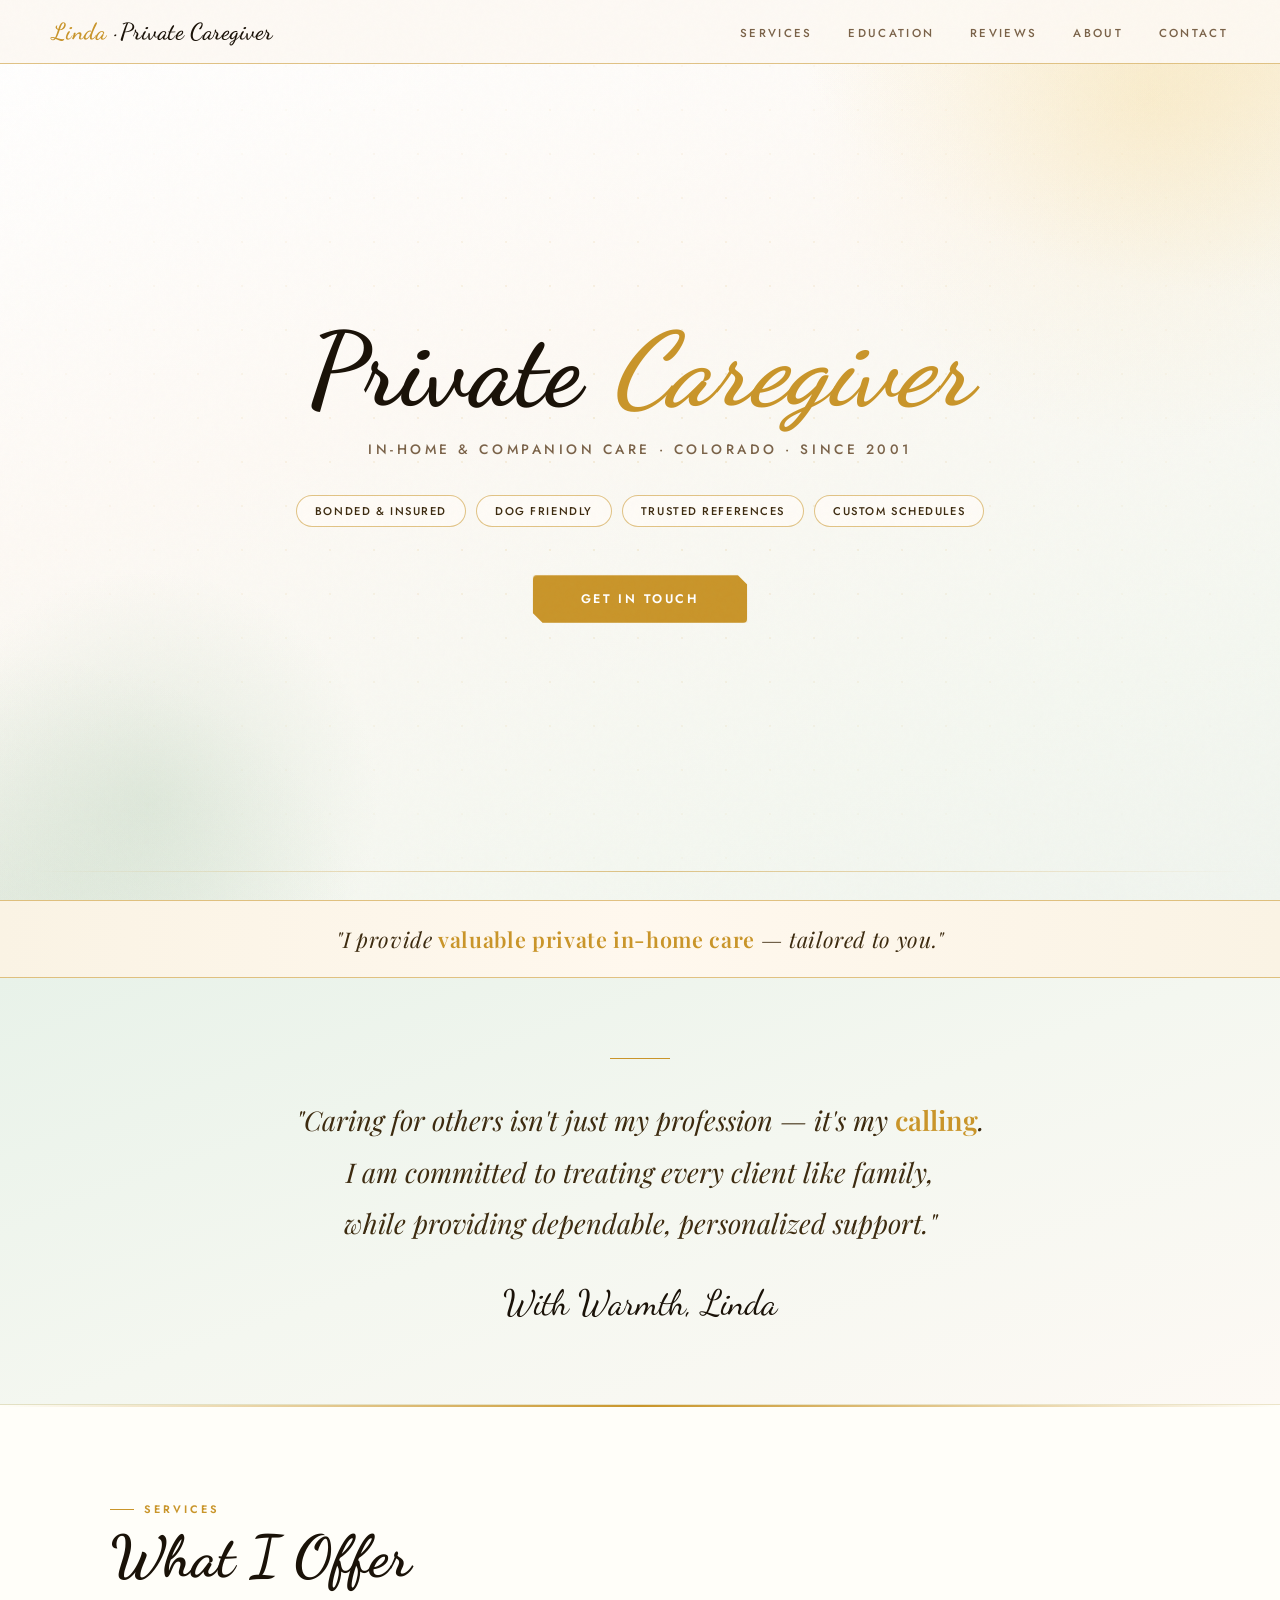
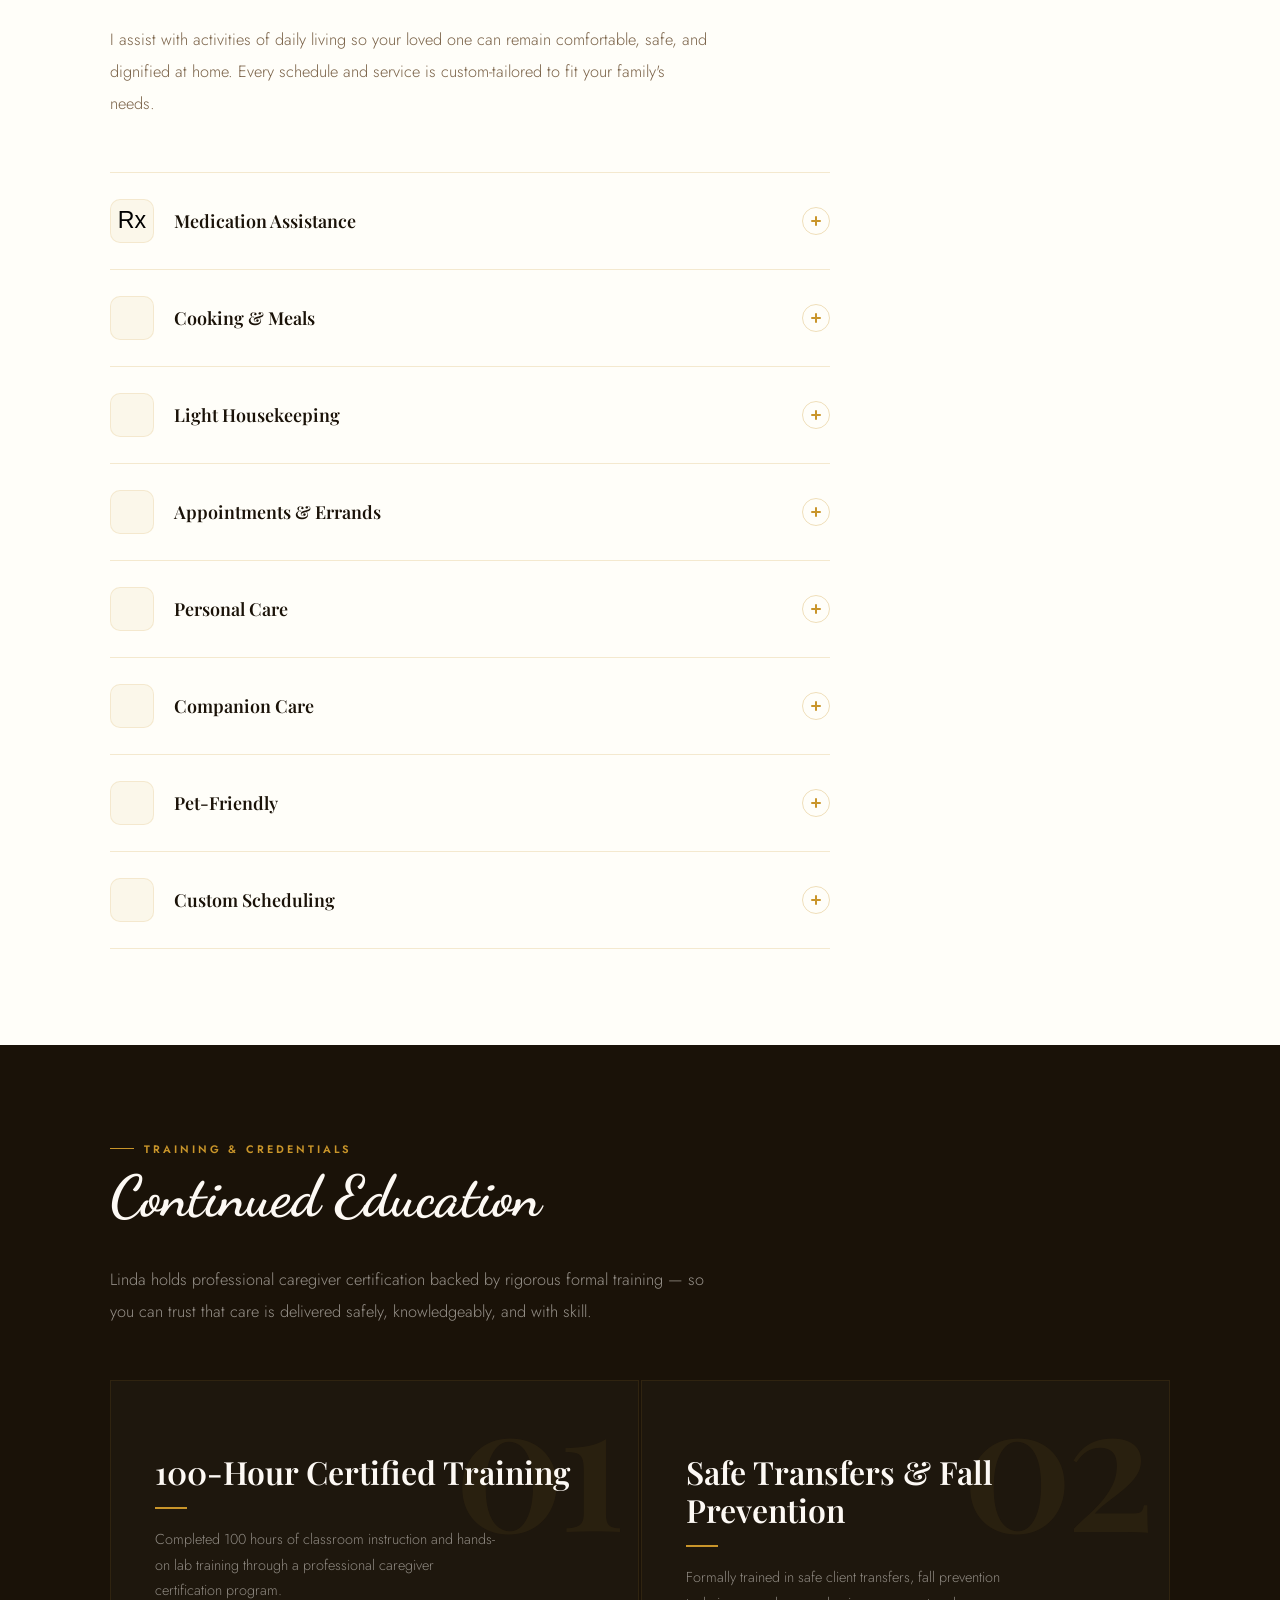
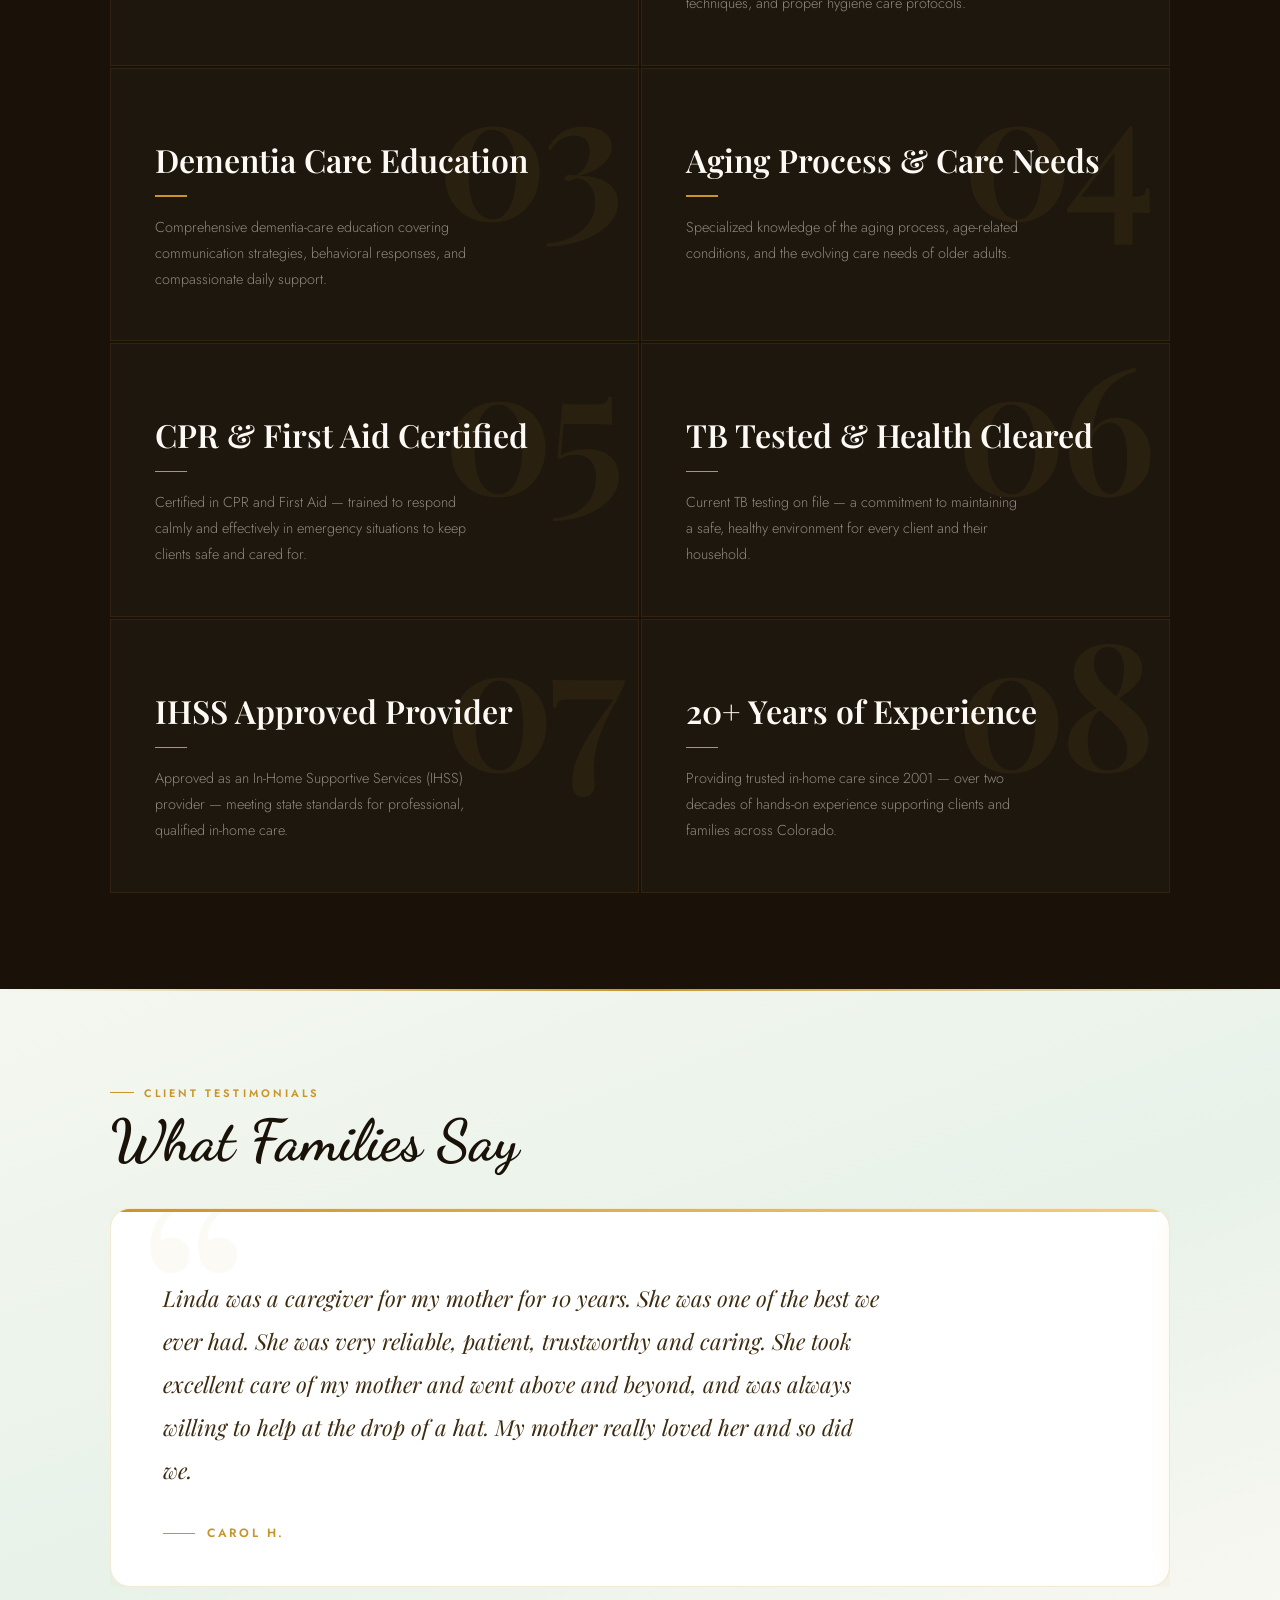
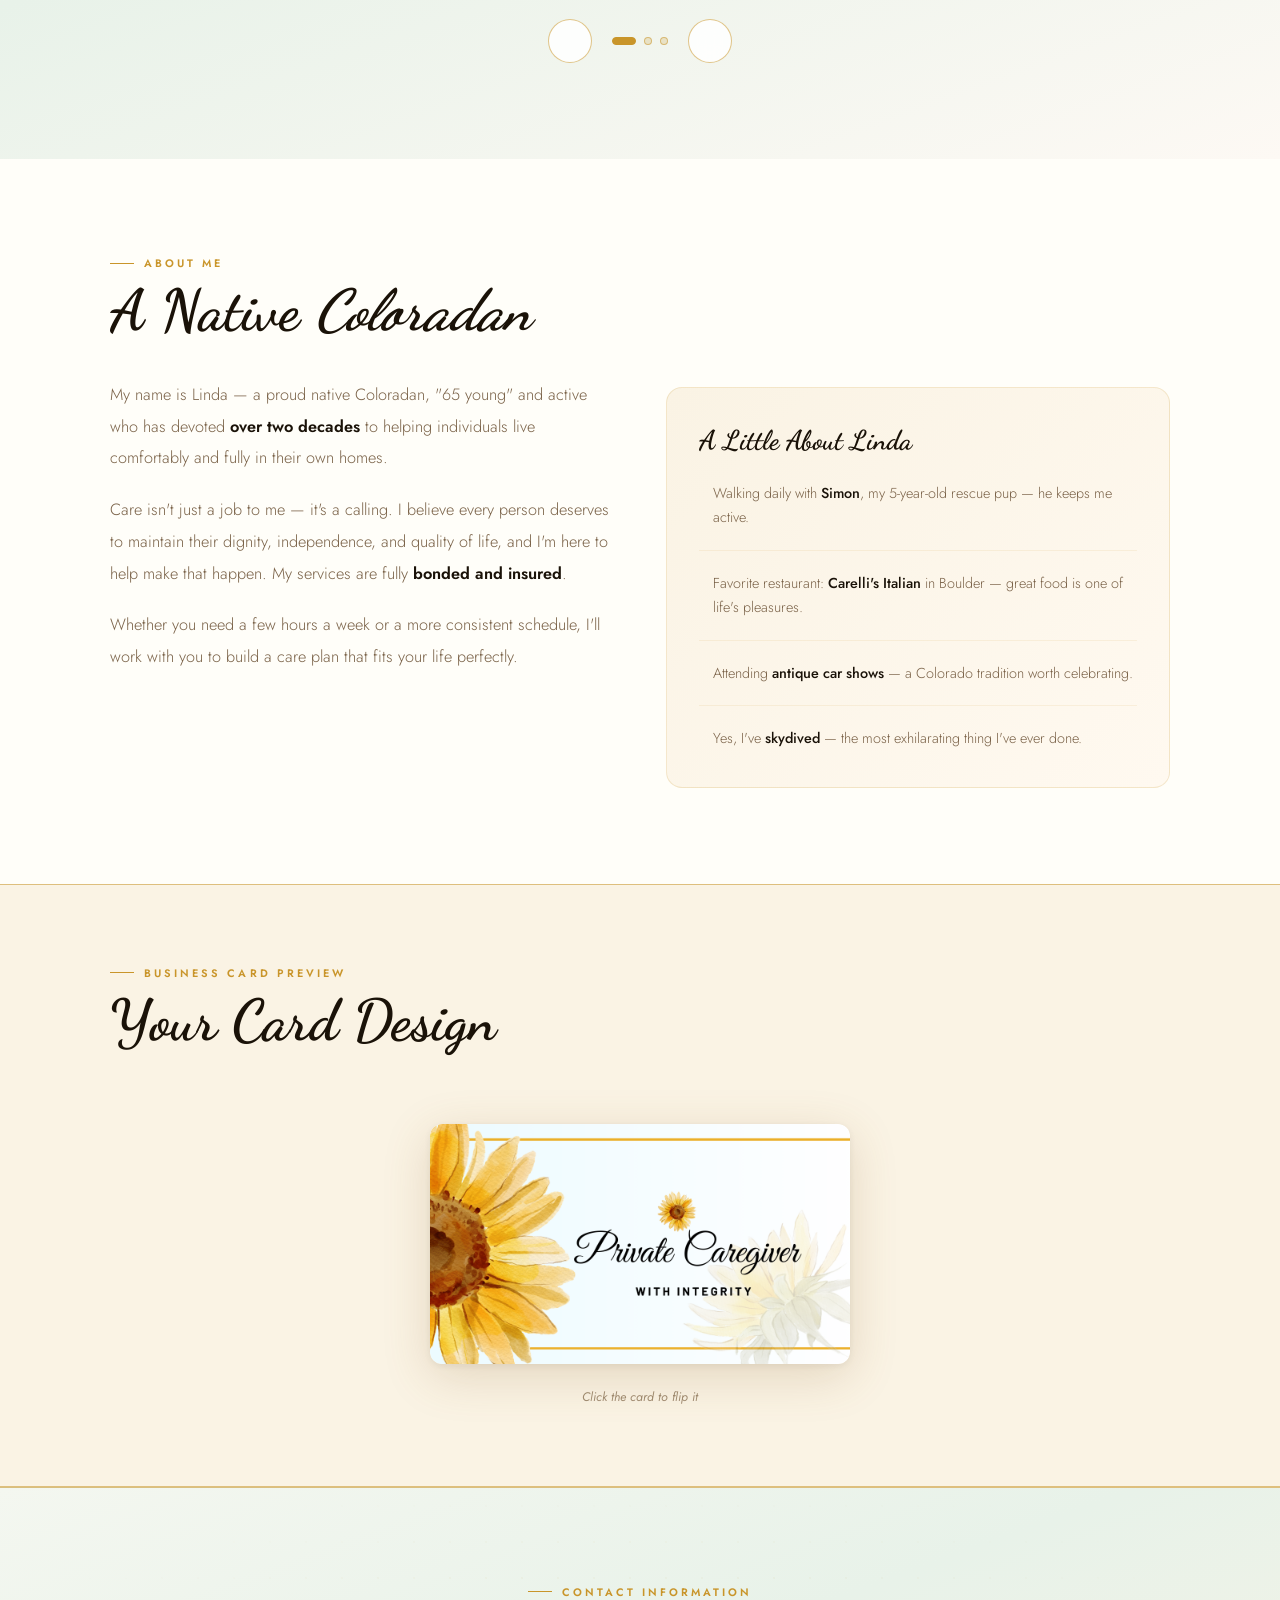
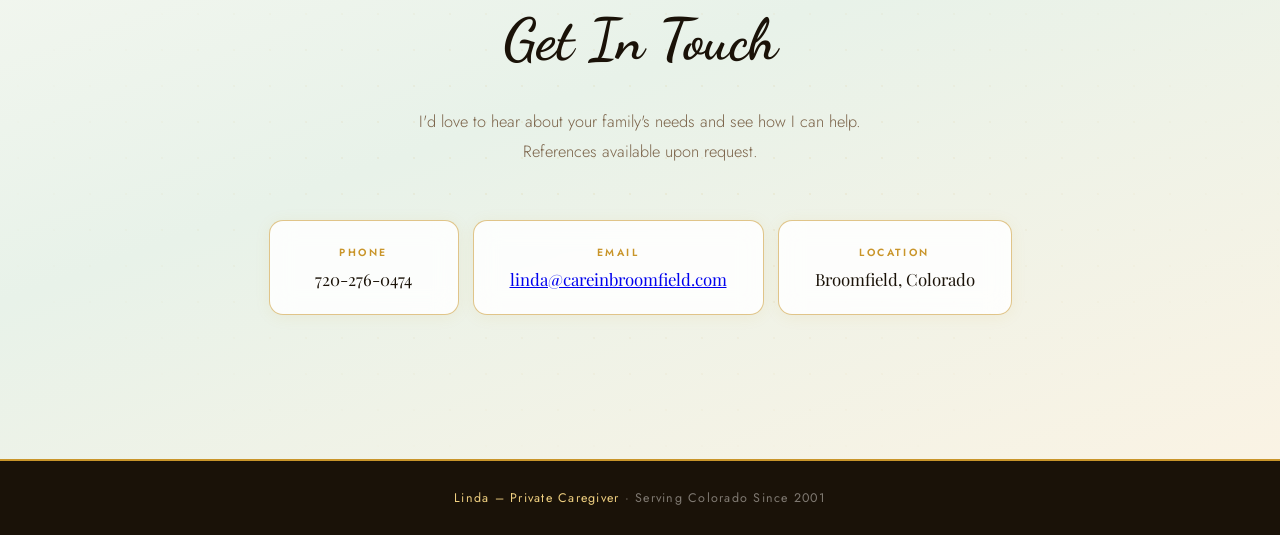
==== commit 045edb8e: "Code cleanup" ====
--- a/development/index.html
+++ b/development/index.html
@@ -9,7 +9,6 @@
       rel="stylesheet"
     />
     <link rel="stylesheet" href="index.css" />
-    <link rel="stylesheet" href="emoji-patch.css" />
   </head>
   <body>
     <!-- SCROLL PROGRESS -->
@@ -412,7 +411,6 @@
             <div class="value">Broomfield, Colorado</div>
           </div>
         </div>
-        
       </div>
     </section>
 
--- a/development/index.css
+++ b/development/index.css
@@ -40,7 +40,6 @@
   overflow-x: hidden;
 }
 
-/* ===== SUBTLE PAPER TEXTURE ===== */
 body::after {
   content: "";
   position: fixed;
@@ -77,9 +76,7 @@
   background: rgba(253, 249, 244, 0.92);
   backdrop-filter: blur(20px) saturate(1.4);
   border-bottom: 1px solid var(--gold-border);
-  transition:
-    padding 0.3s,
-    box-shadow 0.3s;
+  transition: padding 0.3s, box-shadow 0.3s;
 }
 nav.scrolled {
   padding: 12px 52px;
@@ -145,23 +142,9 @@
 .hero {
   min-height: 100vh;
   background:
-    radial-gradient(
-      ellipse 70% 60% at 100% 0%,
-      rgba(232, 184, 48, 0.14) 0%,
-      transparent 55%
-    ),
-    radial-gradient(
-      ellipse 50% 50% at 0% 100%,
-      rgba(107, 158, 114, 0.12) 0%,
-      transparent 55%
-    ),
-    linear-gradient(
-      160deg,
-      #ffffff 0%,
-      var(--cream) 40%,
-      var(--cream-green) 80%,
-      #f0f4ee 100%
-    );
+    radial-gradient(ellipse 70% 60% at 100% 0%, rgba(232, 184, 48, 0.14) 0%, transparent 55%),
+    radial-gradient(ellipse 50% 50% at 0% 100%, rgba(107, 158, 114, 0.12) 0%, transparent 55%),
+    linear-gradient(160deg, #ffffff 0%, var(--cream) 40%, var(--cream-green) 80%, #f0f4ee 100%);
   display: flex;
   flex-direction: column;
   justify-content: center;
@@ -179,12 +162,7 @@
   left: 32px;
   right: 32px;
   height: 1px;
-  background: linear-gradient(
-    90deg,
-    transparent,
-    var(--gold-border),
-    transparent
-  );
+  background: linear-gradient(90deg, transparent, var(--gold-border), transparent);
 }
 .hero::after {
   content: "";
@@ -193,12 +171,7 @@
   left: 32px;
   right: 32px;
   height: 1px;
-  background: linear-gradient(
-    90deg,
-    transparent,
-    var(--gold-border),
-    transparent
-  );
+  background: linear-gradient(90deg, transparent, var(--gold-border), transparent);
   z-index: 1;
 }
 
@@ -212,12 +185,7 @@
   height: 700px;
   top: -250px;
   right: -220px;
-  background: radial-gradient(
-    circle,
-    rgba(232, 184, 48, 0.13) 0%,
-    rgba(232, 184, 48, 0.04) 40%,
-    transparent 70%
-  );
+  background: radial-gradient(circle, rgba(232, 184, 48, 0.13) 0%, rgba(232, 184, 48, 0.04) 40%, transparent 70%);
   animation: drift 16s ease-in-out infinite;
 }
 .hero-orb-2 {
@@ -225,69 +193,22 @@
   height: 500px;
   bottom: -150px;
   left: -100px;
-  background: radial-gradient(
-    circle,
-    rgba(107, 158, 114, 0.14) 0%,
-    transparent 65%
-  );
+  background: radial-gradient(circle, rgba(107, 158, 114, 0.14) 0%, transparent 65%);
   animation: drift 20s ease-in-out infinite reverse;
 }
 @keyframes drift {
-  0%,
-  100% {
-    transform: translate(0, 0);
-  }
-  33% {
-    transform: translate(20px, -15px);
-  }
-  66% {
-    transform: translate(-15px, 20px);
-  }
+  0%, 100% { transform: translate(0, 0); }
+  33% { transform: translate(20px, -15px); }
+  66% { transform: translate(-15px, 20px); }
 }
 
 .hero-dots {
   position: absolute;
   inset: 0;
-  background-image: radial-gradient(
-    circle,
-    rgba(201, 149, 42, 0.12) 1px,
-    transparent 1px
-  );
+  background-image: radial-gradient(circle, rgba(201, 149, 42, 0.12) 1px, transparent 1px);
   background-size: 44px 44px;
-  mask-image: radial-gradient(
-    ellipse 80% 80% at center,
-    black 10%,
-    transparent 75%
-  );
+  mask-image: radial-gradient(ellipse 80% 80% at center, black 10%, transparent 75%);
   pointer-events: none;
-}
-
-.sunflower-icon {
-  font-size: 64px;
-  margin-bottom: 20px;
-  animation: sway 6s ease-in-out infinite;
-  display: block;
-  filter: drop-shadow(0 4px 16px rgba(201, 149, 42, 0.3));
-  position: relative;
-  z-index: 1;
-}
-@keyframes sway {
-  0%,
-  100% {
-    transform: rotate(-4deg) scale(1);
-  }
-  50% {
-    transform: rotate(4deg) scale(1.04);
-  }
-}
-
-.hero-eyebrow {
-  font-family: "Dancing Script", cursive;
-  font-size: clamp(1.2rem, 2.5vw, 1.6rem);
-  color: var(--gold);
-  margin-bottom: 4px;
-  position: relative;
-  z-index: 1;
 }
 
 .hero h1 {
@@ -337,10 +258,7 @@
   text-transform: uppercase;
   font-weight: 500;
   backdrop-filter: blur(8px);
-  transition:
-    background 0.2s,
-    border-color 0.2s,
-    transform 0.2s;
+  transition: background 0.2s, border-color 0.2s, transform 0.2s;
 }
 .badge:hover {
   background: rgba(201, 149, 42, 0.08);
@@ -359,23 +277,11 @@
   letter-spacing: 0.2em;
   text-decoration: none;
   text-transform: uppercase;
-  transition:
-    transform 0.2s,
-    box-shadow 0.2s,
-    background 0.2s;
-  box-shadow:
-    0 4px 24px rgba(201, 149, 42, 0.28),
-    inset 0 1px 0 rgba(255, 255, 255, 0.25);
-  position: relative;
-  z-index: 1;
-  clip-path: polygon(
-    0 0,
-    calc(100% - 10px) 0,
-    100% 10px,
-    100% 100%,
-    10px 100%,
-    0 calc(100% - 10px)
-  );
+  transition: transform 0.2s, box-shadow 0.2s, background 0.2s;
+  box-shadow: 0 4px 24px rgba(201, 149, 42, 0.28), inset 0 1px 0 rgba(255, 255, 255, 0.25);
+  position: relative;
+  z-index: 1;
+  clip-path: polygon(0 0, calc(100% - 10px) 0, 100% 10px, 100% 100%, 10px 100%, 0 calc(100% - 10px));
 }
 .hero-cta:hover {
   transform: translateY(-3px);
@@ -383,38 +289,9 @@
   box-shadow: 0 12px 36px rgba(201, 149, 42, 0.35);
 }
 
-/* ===== GOLD DIVIDER ===== */
-.gold-divider {
-  display: flex;
-  align-items: center;
-  justify-content: center;
-  gap: 16px;
-  padding: 0;
-}
-.gold-divider::before,
-.gold-divider::after {
-  content: "";
-  flex: 1;
-  max-width: 120px;
-  height: 1px;
-  background: linear-gradient(90deg, transparent, var(--gold));
-}
-.gold-divider::after {
-  background: linear-gradient(90deg, var(--gold), transparent);
-}
-.gold-divider span {
-  font-size: 1.1rem;
-  opacity: 0.6;
-}
-
 /* ===== TAGLINE STRIP ===== */
 .tagline-strip {
-  background: linear-gradient(
-    90deg,
-    var(--cream-warm) 0%,
-    #fff8ee 50%,
-    var(--cream-warm) 100%
-  );
+  background: linear-gradient(90deg, var(--cream-warm) 0%, #fff8ee 50%, var(--cream-warm) 100%);
   border-top: 1px solid var(--gold-border);
   border-bottom: 1px solid var(--gold-border);
   color: var(--text-mid);
@@ -435,12 +312,7 @@
 
 /* ===== MISSION BANNER ===== */
 .mission-banner {
-  background: linear-gradient(
-    160deg,
-    var(--sage-pale) 0%,
-    var(--cream-green) 50%,
-    var(--cream) 100%
-  );
+  background: linear-gradient(160deg, var(--sage-pale) 0%, var(--cream-green) 50%, var(--cream) 100%);
   padding: 80px 48px;
   text-align: center;
   position: relative;
@@ -539,7 +411,6 @@
   font-weight: 300;
 }
 
-/* The accordion list */
 .accordion {
   max-width: 720px;
   border-top: 1px solid rgba(201, 149, 42, 0.2);
@@ -547,9 +418,10 @@
 
 .accordion-item {
   border-bottom: 1px solid rgba(201, 149, 42, 0.2);
-}
-
-/* Clickable header row */
+  position: relative;
+  transition: background 0.3s;
+}
+
 .accordion-trigger {
   width: 100%;
   background: none;
@@ -560,7 +432,6 @@
   gap: 20px;
   cursor: pointer;
   text-align: left;
-  position: relative;
 }
 
 .accordion-icon {
@@ -574,10 +445,7 @@
   border-radius: 10px;
   background: rgba(201, 149, 42, 0.07);
   border: 1px solid rgba(201, 149, 42, 0.15);
-  transition:
-    background 0.3s,
-    border-color 0.3s,
-    transform 0.3s;
+  transition: background 0.3s, border-color 0.3s, transform 0.3s;
 }
 
 .accordion-item.open .accordion-icon {
@@ -599,7 +467,6 @@
   color: var(--gold);
 }
 
-/* Plus / minus indicator */
 .accordion-chevron {
   width: 28px;
   height: 28px;
@@ -610,10 +477,7 @@
   justify-content: center;
   flex-shrink: 0;
   position: relative;
-  transition:
-    background 0.3s,
-    border-color 0.3s,
-    transform 0.35s;
+  transition: background 0.3s, border-color 0.3s, transform 0.35s;
 }
 .accordion-chevron::before,
 .accordion-chevron::after {
@@ -621,16 +485,12 @@
   position: absolute;
   background: var(--gold);
   border-radius: 2px;
-  transition:
-    transform 0.35s ease,
-    opacity 0.35s;
-}
-/* Horizontal bar */
+  transition: transform 0.35s ease, opacity 0.35s;
+}
 .accordion-chevron::before {
   width: 10px;
   height: 1.5px;
 }
-/* Vertical bar (disappears when open) */
 .accordion-chevron::after {
   width: 1.5px;
   height: 10px;
@@ -641,7 +501,6 @@
   transform: rotate(45deg);
 }
 
-/* Collapsible body */
 .accordion-body {
   display: grid;
   grid-template-rows: 0fr;
@@ -663,26 +522,15 @@
   font-weight: 300;
   opacity: 0;
   transform: translateY(-6px);
-  transition:
-    opacity 0.3s ease 0.08s,
-    transform 0.3s ease 0.08s;
+  transition: opacity 0.3s ease 0.08s, transform 0.3s ease 0.08s;
 }
 .accordion-item.open .accordion-content {
   opacity: 1;
   transform: none;
 }
 
-/* Gold left accent bar on open item */
-.accordion-item {
-  position: relative;
-  transition: background 0.3s;
-}
 .accordion-item.open {
-  background: linear-gradient(
-    90deg,
-    rgba(201, 149, 42, 0.03) 0%,
-    transparent 60%
-  );
+  background: linear-gradient(90deg, rgba(201, 149, 42, 0.03) 0%, transparent 60%);
 }
 .accordion-item::before {
   content: "";
@@ -700,14 +548,13 @@
   transform: scaleY(1);
 }
 
-/* ===== EDUCATION — LARGE TYPOGRAPHIC POSTER BLOCKS ===== */
+/* ===== EDUCATION ===== */
 #education {
   background: var(--text-dark);
   position: relative;
   overflow: hidden;
 }
 
-/* Override section-label and section-title for dark bg */
 #education .section-label {
   color: var(--gold);
 }
@@ -748,7 +595,6 @@
   background: rgba(201, 149, 42, 0.06);
 }
 
-/* Giant background numeral */
 .edu-poster-num {
   position: absolute;
   top: -10px;
@@ -759,9 +605,7 @@
   color: rgba(201, 149, 42, 0.07);
   line-height: 1;
   pointer-events: none;
-  transition:
-    color 0.4s,
-    transform 0.4s;
+  transition: color 0.4s, transform 0.4s;
   letter-spacing: -0.04em;
 }
 .edu-poster-block:hover .edu-poster-num {
@@ -769,7 +613,6 @@
   transform: scale(1.04) translateY(-4px);
 }
 
-/* Small icon */
 .edu-poster-icon {
   font-size: 1.6rem;
   display: block;
@@ -782,7 +625,6 @@
   transform: scale(1.15);
 }
 
-/* Big bold headline */
 .edu-poster-block h3 {
   font-family: "Playfair Display", serif;
   font-size: clamp(1.4rem, 2.8vw, 2rem);
@@ -798,7 +640,6 @@
   color: var(--gold-pale);
 }
 
-/* Gold rule that animates width */
 .edu-poster-rule {
   display: block;
   height: 1.5px;
@@ -829,12 +670,7 @@
 
 /* ===== REVIEW CAROUSEL ===== */
 #review {
-  background: linear-gradient(
-    160deg,
-    var(--cream-green) 0%,
-    var(--sage-pale) 50%,
-    var(--cream) 100%
-  );
+  background: linear-gradient(160deg, var(--cream-green) 0%, var(--sage-pale) 50%, var(--cream) 100%);
   position: relative;
 }
 #review::before {
@@ -953,11 +789,7 @@
   display: flex;
   align-items: center;
   justify-content: center;
-  transition:
-    background 0.2s,
-    border-color 0.2s,
-    transform 0.2s,
-    box-shadow 0.2s;
+  transition: background 0.2s, border-color 0.2s, transform 0.2s, box-shadow 0.2s;
   backdrop-filter: blur(8px);
   line-height: 1;
 }
@@ -981,10 +813,7 @@
   background: var(--gold-dim);
   border: 1px solid var(--gold-border);
   cursor: pointer;
-  transition:
-    background 0.25s,
-    transform 0.25s,
-    width 0.25s;
+  transition: background 0.25s, transform 0.25s, width 0.25s;
 }
 .carousel-dot.active {
   background: var(--gold);
@@ -999,29 +828,17 @@
   position: relative;
 }
 
-.about-grid {
+.about-grid--no-photo {
   display: grid;
-  grid-template-columns: 1fr 1.3fr;
-  gap: 64px;
-  align-items: start;
-}
-
-.about-grid--no-photo {
   grid-template-columns: 1fr 1fr;
   gap: 52px;
   align-items: start;
 }
 
 @media (max-width: 720px) {
-  .about-grid {
+  .about-grid--no-photo {
     grid-template-columns: 1fr;
-    gap: 40px;
-  }
-  .about-grid--no-photo {
-    .about-grid--no-photo {
-      grid-template-columns: 1fr;
-      gap: 32px;
-    }
+    gap: 32px;
   }
 }
 
@@ -1064,11 +881,6 @@
   margin-bottom: 0;
   padding-bottom: 0;
 }
-.fun-fact-item .emoji {
-  font-size: 1.4rem;
-  flex-shrink: 0;
-  line-height: 1.5;
-}
 .fun-fact-item p {
   font-size: 0.9rem;
   line-height: 1.7;
@@ -1080,59 +892,6 @@
   font-weight: 500;
 }
 
-.about-photo-wrap {
-  position: relative;
-  display: flex;
-  flex-direction: column;
-  align-items: center;
-}
-.about-photo-frame {
-  position: relative;
-  display: inline-block;
-  width: 100%;
-  max-width: 320px;
-}
-.about-photo-frame::before {
-  content: "";
-  position: absolute;
-  top: -14px;
-  left: -14px;
-  right: 10px;
-  bottom: -14px;
-  border: 2px solid var(--gold);
-  border-radius: 18px;
-  opacity: 0.45;
-  z-index: 0;
-}
-.about-photo-frame::after {
-  content: "";
-  position: absolute;
-  top: 14px;
-  left: 14px;
-  right: -10px;
-  bottom: -28px;
-  background: rgba(201, 149, 42, 0.07);
-  border-radius: 18px;
-  z-index: 0;
-}
-.about-photo-frame img {
-  position: relative;
-  z-index: 1;
-  width: 100%;
-  border-radius: 14px;
-  display: block;
-  object-fit: cover;
-  box-shadow: 0 12px 40px rgba(139, 94, 42, 0.15);
-}
-.photo-caption {
-  text-align: center;
-  margin-top: 20px;
-  font-size: 0.78rem;
-  color: var(--text-light);
-  font-style: italic;
-  letter-spacing: 0.08em;
-}
-
 /* ===== BUSINESS CARD PREVIEW ===== */
 #card-preview {
   background: var(--cream-warm);
@@ -1154,8 +913,8 @@
 }
 .card-inner {
   position: relative;
-  width: 390px;
-  height: 220px;
+  width: 420px;
+  height: 240px;
   transform-style: preserve-3d;
   transition: transform 0.75s cubic-bezier(0.22, 1, 0.36, 1);
   cursor: pointer;
@@ -1171,246 +930,13 @@
   backface-visibility: hidden;
   border-radius: 12px;
   overflow: hidden;
-  box-shadow:
-    0 12px 48px rgba(139, 94, 42, 0.18),
-    0 2px 8px rgba(0, 0, 0, 0.06);
-}
-
-.card-face::after,
-.card-back::after {
-  content: "";
-  position: absolute;
-  inset: 0;
-  background: linear-gradient(
-    105deg,
-    transparent 0%,
-    rgba(255, 255, 255, 0.08) 35%,
-    rgba(255, 255, 255, 0.18) 50%,
-    rgba(255, 255, 255, 0.06) 65%,
-    transparent 100%
-  );
-  transform: translateX(-100%);
-}
-.card-inner:hover .card-face::after,
-.card-inner:hover .card-back::after {
-  transform: translateX(100%);
-  transition: transform 0.6s ease;
-}
-
-.card-face {
-  background:
-    radial-gradient(
-      ellipse 70% 60% at 0% 80%,
-      rgba(107, 158, 114, 0.12) 0%,
-      transparent 55%
-    ),
-    radial-gradient(
-      ellipse 60% 50% at 100% 0%,
-      rgba(232, 184, 48, 0.1) 0%,
-      transparent 55%
-    ),
-    linear-gradient(
-      145deg,
-      #ffffff 0%,
-      var(--cream) 60%,
-      var(--cream-green) 100%
-    );
-  display: flex;
-  flex-direction: column;
-  justify-content: center;
-  align-items: center;
-  padding: 28px;
-  text-align: center;
-  border: 1px solid var(--gold-border);
-}
-.card-face .card-border-top {
-  position: absolute;
-  top: 12px;
-  left: 14px;
-  right: 14px;
-  height: 1px;
-  background: var(--gold);
-  opacity: 0.7;
-}
-.card-face .card-border-bottom {
-  position: absolute;
-  bottom: 12px;
-  left: 14px;
-  right: 14px;
-  height: 1px;
-  background: var(--gold);
-  opacity: 0.7;
-}
-.card-face .card-flower {
-  font-size: 1.8rem;
-  margin-bottom: 6px;
-}
-.card-face .card-name {
-  font-family: "Dancing Script", cursive;
-  color: var(--text-dark);
-  font-size: 2rem;
-  font-weight: 700;
-  margin-bottom: 2px;
-}
-.card-face .card-title {
-  font-size: 0.64rem;
-  letter-spacing: 0.24em;
-  text-transform: uppercase;
-  color: var(--text-muted);
-  margin-bottom: 10px;
-  font-weight: 500;
-}
-.card-face .card-tagline {
-  font-family: "Playfair Display", serif;
-  font-style: italic;
-  color: var(--text-light);
-  font-size: 0.82rem;
-}
-.card-face .card-rule {
-  width: 36px;
-  height: 1px;
-  background: var(--gold);
-  margin: 8px auto;
-  opacity: 0.6;
-}
-
-.card-back {
-  transform: rotateY(180deg);
-  background: linear-gradient(
-    135deg,
-    #ffffff 0%,
-    var(--cream-green) 50%,
-    var(--cream-warm) 100%
-  );
-  display: flex;
-  flex-direction: column;
-  justify-content: center;
-  align-items: flex-start;
-  padding: 28px 36px;
-  border: 1px solid var(--gold-border);
-}
-.card-back .card-border-top {
-  position: absolute;
-  top: 12px;
-  left: 14px;
-  right: 14px;
-  height: 1px;
-  background: var(--gold);
-  opacity: 0.7;
-}
-.card-back .card-border-bottom {
-  position: absolute;
-  bottom: 12px;
-  left: 14px;
-  right: 14px;
-  height: 1px;
-  background: var(--gold);
-  opacity: 0.7;
-}
-.card-back .back-name {
-  font-family: "Dancing Script", cursive;
-  font-size: 1.3rem;
-  color: var(--text-dark);
-  margin-bottom: 14px;
-  font-weight: 700;
-}
-.card-back .back-item {
-  font-size: 0.78rem;
-  color: var(--text-muted);
-  margin-bottom: 6px;
-  letter-spacing: 0.03em;
-  display: flex;
-  gap: 8px;
-}
-.card-back .back-item strong {
-  color: var(--text-dark);
-  font-weight: 600;
-}
-.card-back .back-badge {
-  margin-top: 14px;
-  font-size: 0.63rem;
-  letter-spacing: 0.14em;
-  text-transform: uppercase;
-  color: var(--text-light);
-  font-weight: 600;
-  border-top: 1px solid var(--gold-dim);
-  padding-top: 12px;
-}
-
-.card-hint {
-  font-size: 0.78rem;
-  color: var(--text-light);
-  margin-top: 18px;
-  font-style: italic;
-}
-.card-photo-layout {
-  display: flex;
-  flex-wrap: wrap;
-  gap: 36px;
-  justify-content: center;
-  margin-top: 36px;
-}
-
-.card-photo-wrap {
-  display: flex;
-  flex-direction: column;
-  align-items: center;
-  gap: 12px;
-}
-
-.card-photo-label {
-  font-size: 0.68rem;
-  letter-spacing: 0.22em;
-  text-transform: uppercase;
-  color: var(--gold);
-  font-weight: 600;
-}
-
-.card-photo-frame {
-  border-radius: 12px;
-  overflow: hidden;
-  box-shadow:
-    0 12px 48px rgba(139, 94, 42, 0.18),
-    0 2px 8px rgba(0, 0, 0, 0.06);
-  border: 1px solid var(--gold-border);
-  transition:
-    transform 0.3s ease,
-    box-shadow 0.3s ease;
-}
-
-.card-photo-frame:hover {
-  transform: translateY(-4px) scale(1.01);
-  box-shadow: 0 20px 60px rgba(139, 94, 42, 0.22);
-}
-
-.card-photo-img {
-  display: block;
-  width: 100%;
-  max-width: 380px;
-  height: auto;
-  border-radius: 12px;
-}
-
-#card-preview .card-inner {
-  width: 420px;
-  height: 240px;
-}
-
-/* Make each face just show the image, no decorative padding */
-#card-preview .card-face,
-#card-preview .card-back {
   padding: 0;
   background: transparent;
   border: none;
-  border-radius: 12px;
-  overflow: hidden;
-  box-shadow: 0 12px 48px rgba(139,94,42,0.2), 0 2px 8px rgba(0,0,0,0.07);
-}
-
-/* Remove the gold top-bar pseudo-element on these image faces */
-#card-preview .card-face::after,
-#card-preview .card-back::after {
-  display: none;
+  box-shadow: 0 12px 48px rgba(139, 94, 42, 0.2), 0 2px 8px rgba(0, 0, 0, 0.07);
+}
+.card-back {
+  transform: rotateY(180deg);
 }
 
 .card-photo-img {
@@ -1421,15 +947,16 @@
   border-radius: 12px;
 }
 
+.card-hint {
+  font-size: 0.78rem;
+  color: var(--text-light);
+  margin-top: 18px;
+  font-style: italic;
+}
 
 /* ===== CONTACT ===== */
 #contact {
-  background: linear-gradient(
-    160deg,
-    var(--cream-green) 0%,
-    var(--sage-pale) 40%,
-    var(--cream-warm) 100%
-  );
+  background: linear-gradient(160deg, var(--cream-green) 0%, var(--sage-pale) 40%, var(--cream-warm) 100%);
   text-align: center;
   position: relative;
   overflow: hidden;
@@ -1439,17 +966,9 @@
   content: "";
   position: absolute;
   inset: 0;
-  background-image: radial-gradient(
-    circle,
-    rgba(201, 149, 42, 0.08) 1px,
-    transparent 1px
-  );
+  background-image: radial-gradient(circle, rgba(201, 149, 42, 0.08) 1px, transparent 1px);
   background-size: 36px 36px;
-  mask-image: radial-gradient(
-    ellipse 70% 70% at center,
-    black 20%,
-    transparent 80%
-  );
+  mask-image: radial-gradient(ellipse 70% 70% at center, black 20%, transparent 80%);
   pointer-events: none;
 }
 #contact .section-label {
@@ -1490,10 +1009,7 @@
   color: var(--text-dark);
   min-width: 190px;
   backdrop-filter: blur(12px);
-  transition:
-    background 0.2s,
-    transform 0.2s,
-    box-shadow 0.2s;
+  transition: background 0.2s, transform 0.2s, box-shadow 0.2s;
   box-shadow: 0 2px 16px rgba(201, 149, 42, 0.08);
 }
 .contact-card:hover {
@@ -1514,14 +1030,6 @@
   font-size: 1.05rem;
   font-weight: 400;
   color: var(--text-dark);
-}
-.contact-note {
-  font-size: 0.78rem;
-  color: var(--text-light);
-  font-style: italic;
-  letter-spacing: 0.06em;
-  position: relative;
-  z-index: 1;
 }
 
 /* ===== FOOTER ===== */
@@ -1542,27 +1050,9 @@
 .fade-in {
   opacity: 0;
   transform: translateY(20px);
-  transition:
-    opacity 0.75s ease,
-    transform 0.75s ease;
+  transition: opacity 0.75s ease, transform 0.75s ease;
 }
 .fade-in.visible {
   opacity: 1;
   transform: none;
-}
-
-.services-rail .service-item-left:nth-child(3n + 1) {
-  transition-delay: 0.04s;
-}
-.services-rail .service-item-right:nth-child(3n + 3) {
-  transition-delay: 0.08s;
-}
-.edu-milestone:nth-child(2) {
-  transition-delay: 0.08s;
-}
-.edu-milestone:nth-child(3) {
-  transition-delay: 0.16s;
-}
-.edu-milestone:nth-child(4) {
-  transition-delay: 0.24s;
-}
+}
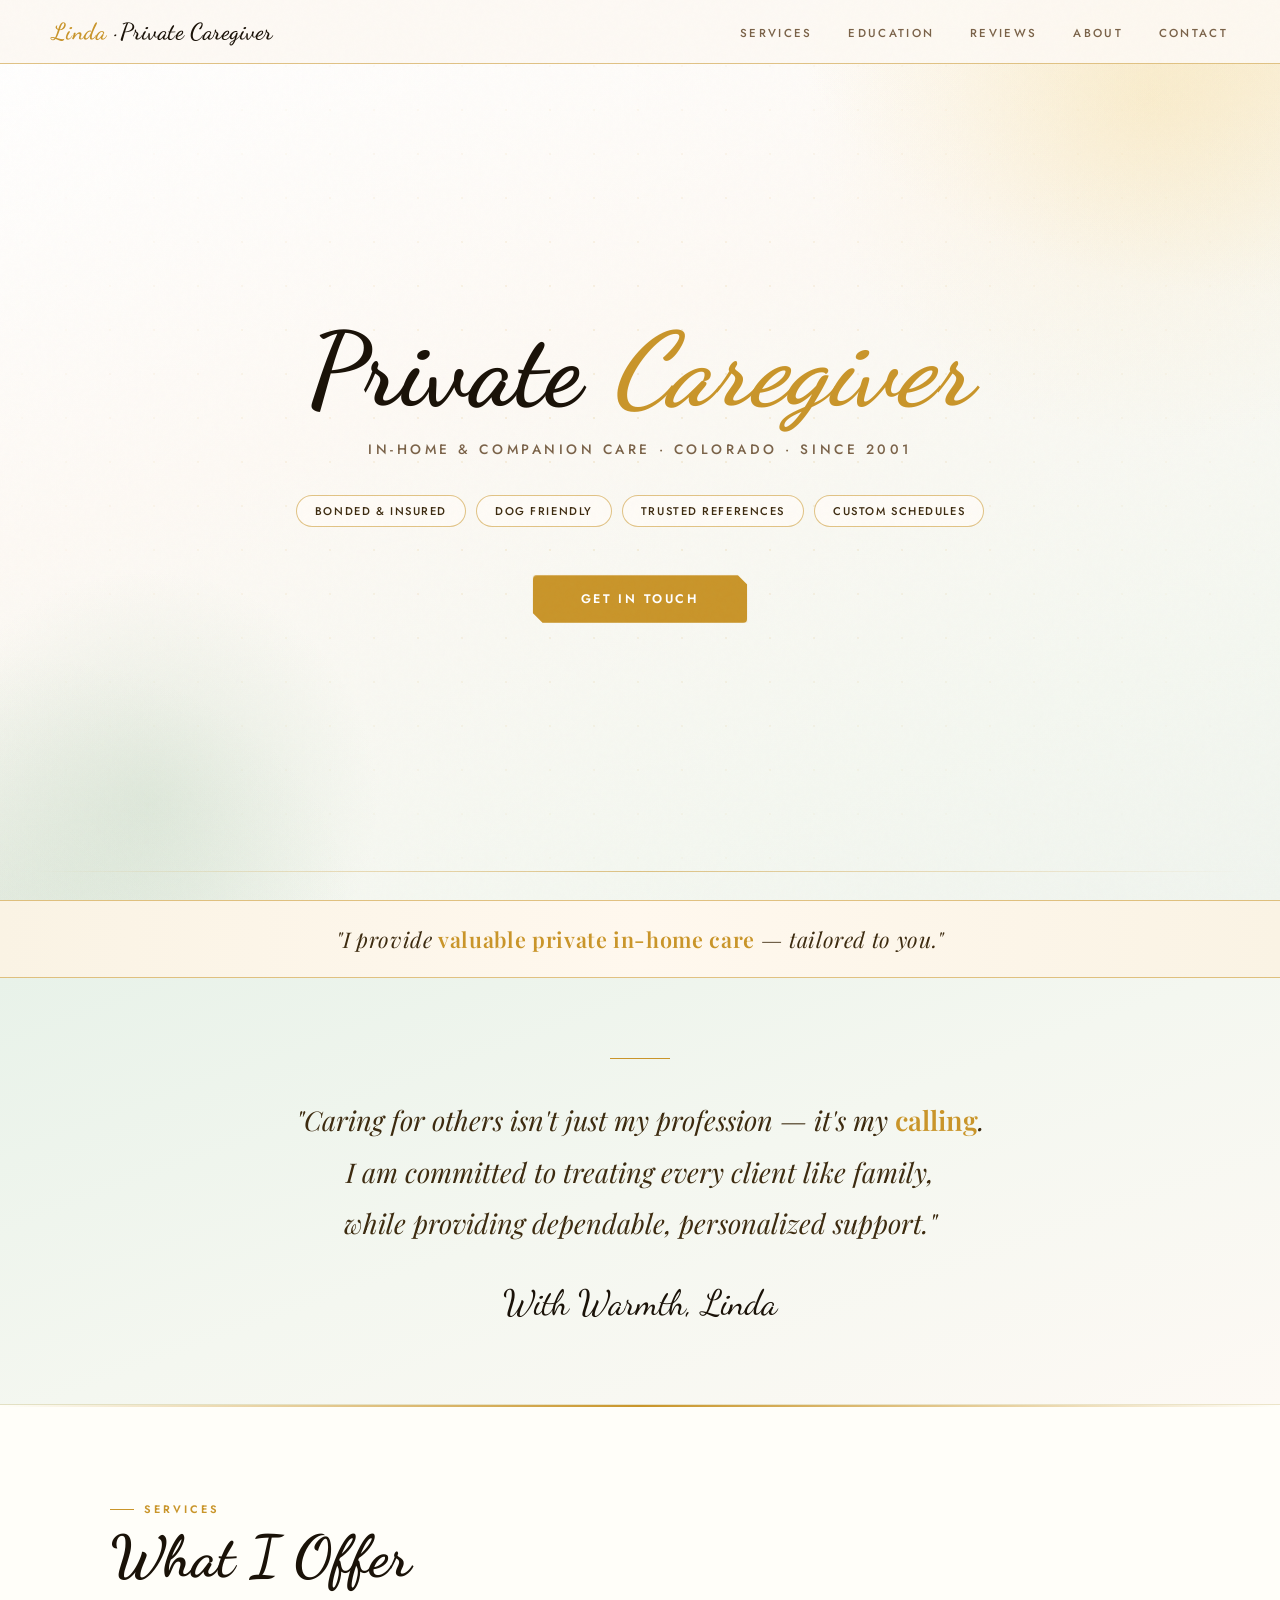
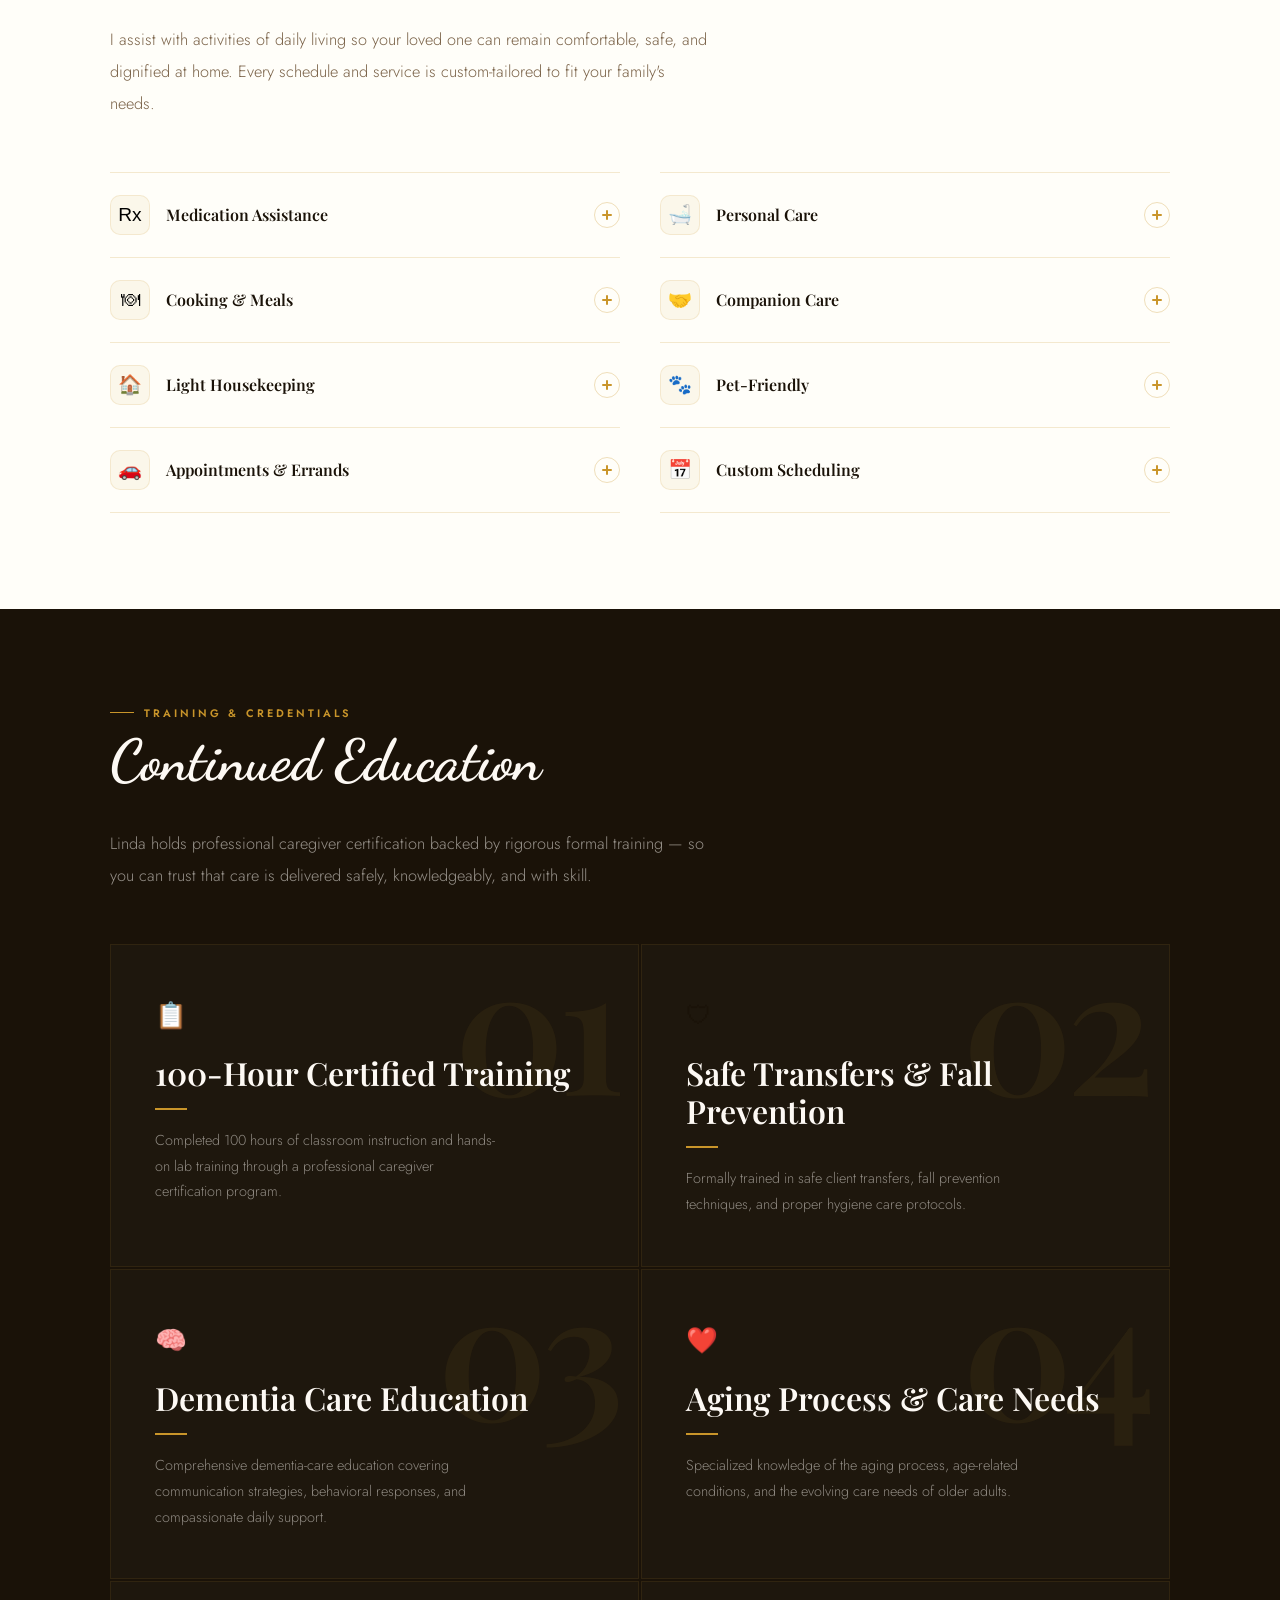
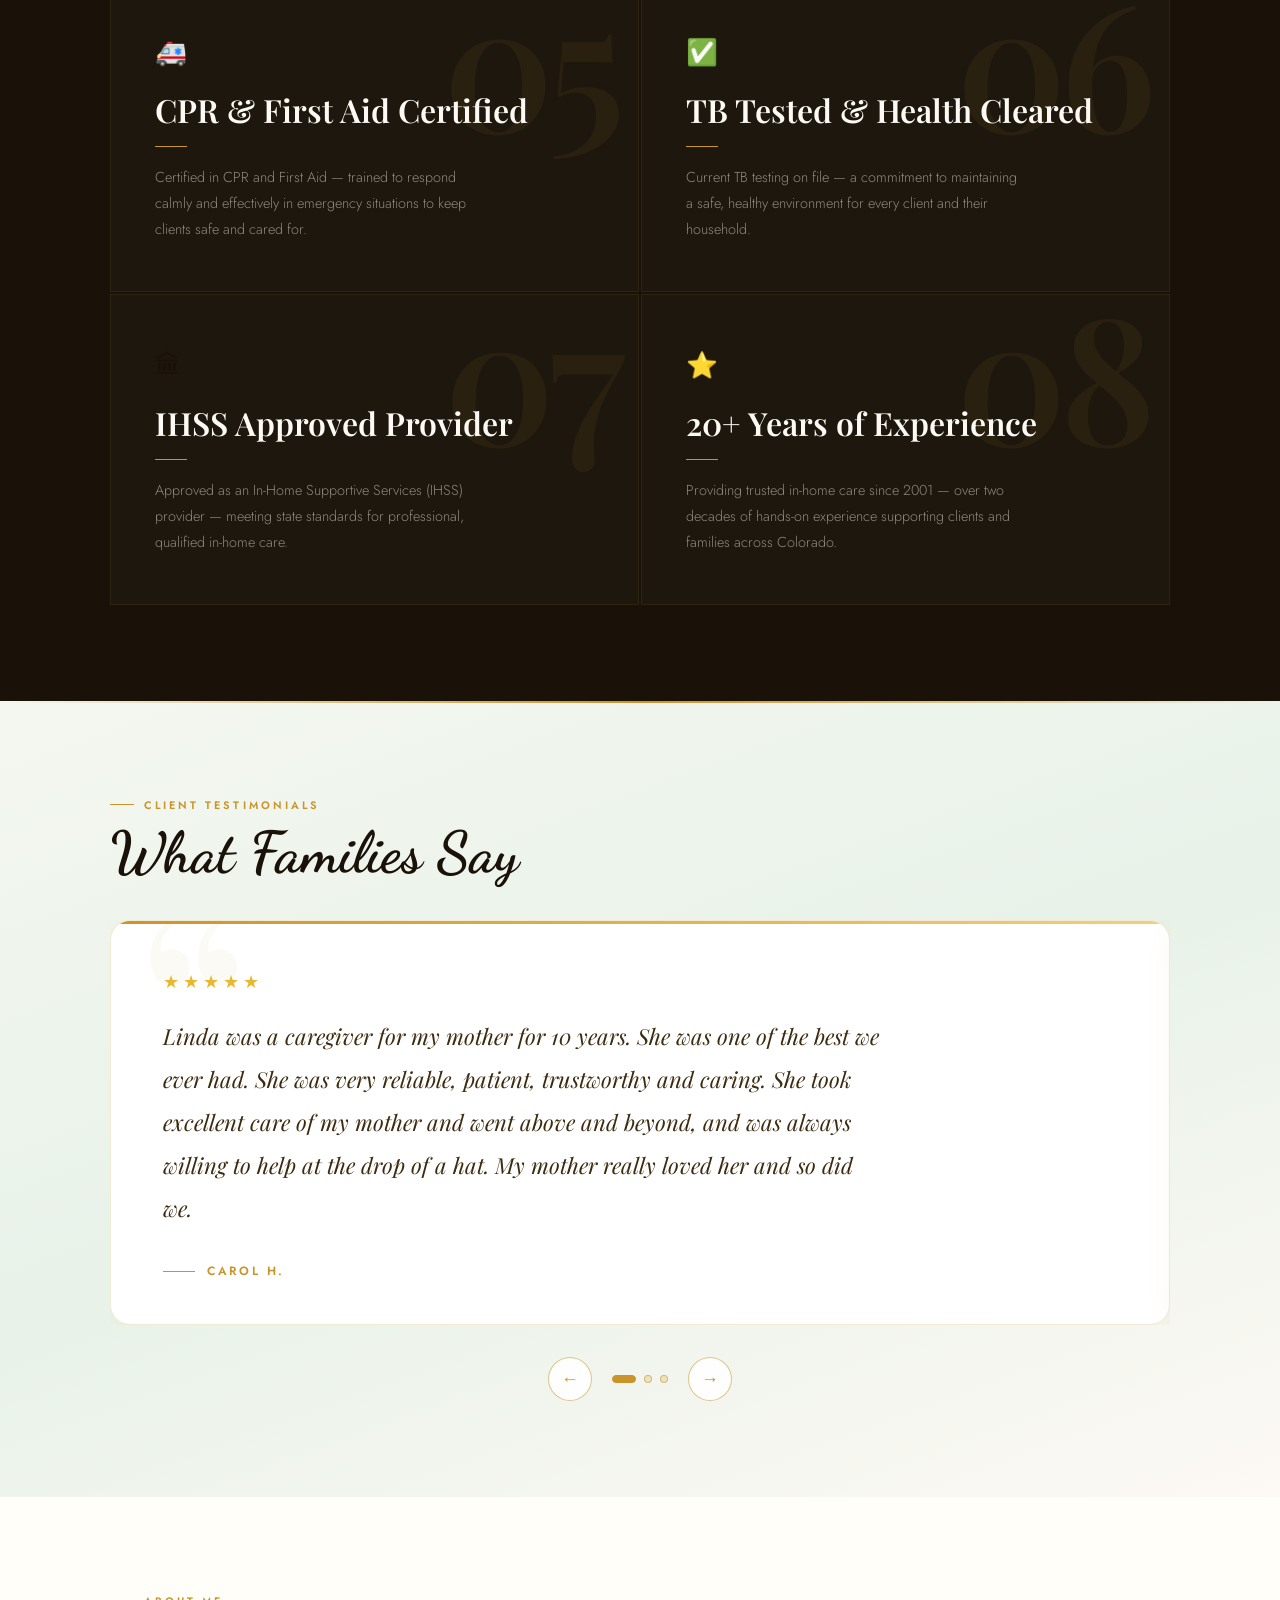
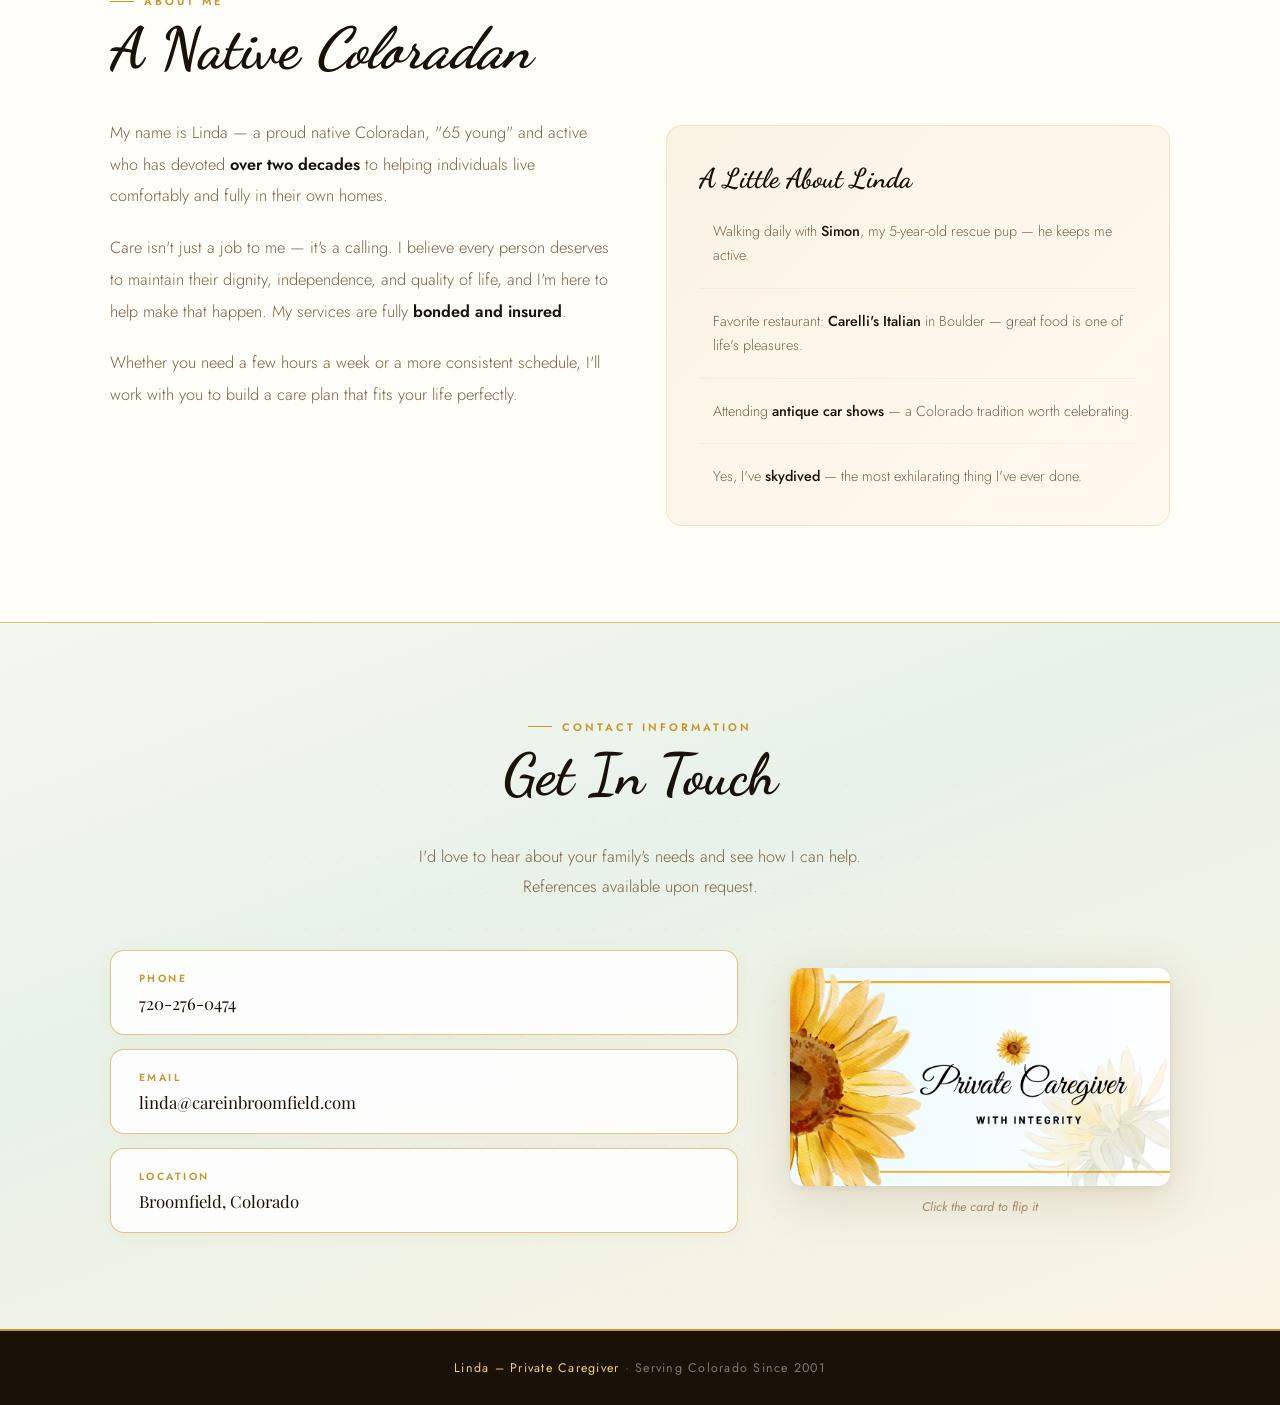
==== commit 8809e4e6: "services 2 collums and card in the contact info" ====
--- a/development/index.html
+++ b/development/index.html
@@ -62,7 +62,7 @@
       <p class="mission-sig">With Warmth, Linda</p>
     </div>
 
-    <!-- SERVICES — ACCORDION -->
+    <!-- SERVICES — ACCORDION 2-COLUMN -->
     <section id="services">
       <div class="container">
         <p class="section-label fade-in">Services</p>
@@ -73,110 +73,120 @@
           is custom-tailored to fit your family's needs.
         </p>
 
-        <div class="accordion fade-in" id="servicesAccordion">
-
-          <div class="accordion-item">
-            <button class="accordion-trigger" aria-expanded="false">
-              <span class="accordion-icon">Rx</span>
-              <span class="accordion-title">Medication Assistance</span>
-              <span class="accordion-chevron" aria-hidden="true"></span>
-            </button>
-            <div class="accordion-body" role="region">
-              <div class="accordion-body-inner">
-                <p class="accordion-content">Reminders and careful oversight to keep medications on schedule — so nothing gets missed and your loved one stays safe and on track every day.</p>
-              </div>
-            </div>
-          </div>
-
-          <div class="accordion-item">
-            <button class="accordion-trigger" aria-expanded="false">
-              <span class="accordion-icon"></span>
-              <span class="accordion-title">Cooking &amp; Meals</span>
-              <span class="accordion-chevron" aria-hidden="true"></span>
-            </button>
-            <div class="accordion-body" role="region">
-              <div class="accordion-body-inner">
-                <p class="accordion-content">Nutritious, home-cooked meal preparation tailored to dietary preferences and needs, along with light kitchen cleanup so the space stays tidy and safe.</p>
-              </div>
-            </div>
-          </div>
-
-          <div class="accordion-item">
-            <button class="accordion-trigger" aria-expanded="false">
-              <span class="accordion-icon"></span>
-              <span class="accordion-title">Light Housekeeping</span>
-              <span class="accordion-chevron" aria-hidden="true"></span>
-            </button>
-            <div class="accordion-body" role="region">
-              <div class="accordion-body-inner">
-                <p class="accordion-content">Maintaining a tidy, comfortable home environment — laundry, light tidying, vacuuming, and general upkeep so your loved one can enjoy a safe, organized space.</p>
-              </div>
-            </div>
-          </div>
-
-          <div class="accordion-item">
-            <button class="accordion-trigger" aria-expanded="false">
-              <span class="accordion-icon"></span>
-              <span class="accordion-title">Appointments &amp; Errands</span>
-              <span class="accordion-chevron" aria-hidden="true"></span>
-            </button>
-            <div class="accordion-body" role="region">
-              <div class="accordion-body-inner">
-                <p class="accordion-content">Reliable transportation to medical appointments, specialist visits, grocery trips, and everyday errands — so your family member stays connected and independent.</p>
-              </div>
-            </div>
-          </div>
-
-          <div class="accordion-item">
-            <button class="accordion-trigger" aria-expanded="false">
-              <span class="accordion-icon"></span>
-              <span class="accordion-title">Personal Care</span>
-              <span class="accordion-chevron" aria-hidden="true"></span>
-            </button>
-            <div class="accordion-body" role="region">
-              <div class="accordion-body-inner">
-                <p class="accordion-content">Compassionate, dignified assistance with bathing, showers, grooming, and dressing — always delivered with respect, patience, and sensitivity.</p>
-              </div>
-            </div>
-          </div>
-
-          <div class="accordion-item">
-            <button class="accordion-trigger" aria-expanded="false">
-              <span class="accordion-icon"></span>
-              <span class="accordion-title">Companion Care</span>
-              <span class="accordion-chevron" aria-hidden="true"></span>
-            </button>
-            <div class="accordion-body" role="region">
-              <div class="accordion-body-inner">
-                <p class="accordion-content">Genuine presence and companionship — conversation, shared activities, walks, or simply being there. Meaningful connection makes every day brighter.</p>
-              </div>
-            </div>
-          </div>
-
-          <div class="accordion-item">
-            <button class="accordion-trigger" aria-expanded="false">
-              <span class="accordion-icon"></span>
-              <span class="accordion-title">Pet-Friendly</span>
-              <span class="accordion-chevron" aria-hidden="true"></span>
-            </button>
-            <div class="accordion-body" role="region">
-              <div class="accordion-body-inner">
-                <p class="accordion-content">Comfortable and happy around dogs — your four-legged family member is always welcome. No need to arrange alternative care or worry about your pet.</p>
-              </div>
-            </div>
-          </div>
-
-          <div class="accordion-item">
-            <button class="accordion-trigger" aria-expanded="false">
-              <span class="accordion-icon"></span>
-              <span class="accordion-title">Custom Scheduling</span>
-              <span class="accordion-chevron" aria-hidden="true"></span>
-            </button>
-            <div class="accordion-body" role="region">
-              <div class="accordion-body-inner">
-                <p class="accordion-content">Flexible schedules built entirely around your family's needs — a few hours a week or a more consistent routine. No rigid packages, no one-size-fits-all plans.</p>
-              </div>
-            </div>
+        <div class="accordion-two-col fade-in">
+
+          <!-- Column 1 -->
+          <div class="accordion" id="servicesAccordionLeft">
+
+            <div class="accordion-item">
+              <button class="accordion-trigger" aria-expanded="false">
+                <span class="accordion-icon">Rx</span>
+                <span class="accordion-title">Medication Assistance</span>
+                <span class="accordion-chevron" aria-hidden="true"></span>
+              </button>
+              <div class="accordion-body" role="region">
+                <div class="accordion-body-inner">
+                  <p class="accordion-content">Reminders and careful oversight to keep medications on schedule — so nothing gets missed and your loved one stays safe and on track every day.</p>
+                </div>
+              </div>
+            </div>
+
+            <div class="accordion-item">
+              <button class="accordion-trigger" aria-expanded="false">
+                <span class="accordion-icon">🍽</span>
+                <span class="accordion-title">Cooking &amp; Meals</span>
+                <span class="accordion-chevron" aria-hidden="true"></span>
+              </button>
+              <div class="accordion-body" role="region">
+                <div class="accordion-body-inner">
+                  <p class="accordion-content">Nutritious, home-cooked meal preparation tailored to dietary preferences and needs, along with light kitchen cleanup so the space stays tidy and safe.</p>
+                </div>
+              </div>
+            </div>
+
+            <div class="accordion-item">
+              <button class="accordion-trigger" aria-expanded="false">
+                <span class="accordion-icon">🏠</span>
+                <span class="accordion-title">Light Housekeeping</span>
+                <span class="accordion-chevron" aria-hidden="true"></span>
+              </button>
+              <div class="accordion-body" role="region">
+                <div class="accordion-body-inner">
+                  <p class="accordion-content">Maintaining a tidy, comfortable home environment — laundry, light tidying, vacuuming, and general upkeep so your loved one can enjoy a safe, organized space.</p>
+                </div>
+              </div>
+            </div>
+
+            <div class="accordion-item">
+              <button class="accordion-trigger" aria-expanded="false">
+                <span class="accordion-icon">🚗</span>
+                <span class="accordion-title">Appointments &amp; Errands</span>
+                <span class="accordion-chevron" aria-hidden="true"></span>
+              </button>
+              <div class="accordion-body" role="region">
+                <div class="accordion-body-inner">
+                  <p class="accordion-content">Reliable transportation to medical appointments, specialist visits, grocery trips, and everyday errands — so your family member stays connected and independent.</p>
+                </div>
+              </div>
+            </div>
+
+          </div>
+
+          <!-- Column 2 -->
+          <div class="accordion" id="servicesAccordionRight">
+
+            <div class="accordion-item">
+              <button class="accordion-trigger" aria-expanded="false">
+                <span class="accordion-icon">🛁</span>
+                <span class="accordion-title">Personal Care</span>
+                <span class="accordion-chevron" aria-hidden="true"></span>
+              </button>
+              <div class="accordion-body" role="region">
+                <div class="accordion-body-inner">
+                  <p class="accordion-content">Compassionate, dignified assistance with bathing, showers, grooming, and dressing — always delivered with respect, patience, and sensitivity.</p>
+                </div>
+              </div>
+            </div>
+
+            <div class="accordion-item">
+              <button class="accordion-trigger" aria-expanded="false">
+                <span class="accordion-icon">🤝</span>
+                <span class="accordion-title">Companion Care</span>
+                <span class="accordion-chevron" aria-hidden="true"></span>
+              </button>
+              <div class="accordion-body" role="region">
+                <div class="accordion-body-inner">
+                  <p class="accordion-content">Genuine presence and companionship — conversation, shared activities, walks, or simply being there. Meaningful connection makes every day brighter.</p>
+                </div>
+              </div>
+            </div>
+
+            <div class="accordion-item">
+              <button class="accordion-trigger" aria-expanded="false">
+                <span class="accordion-icon">🐾</span>
+                <span class="accordion-title">Pet-Friendly</span>
+                <span class="accordion-chevron" aria-hidden="true"></span>
+              </button>
+              <div class="accordion-body" role="region">
+                <div class="accordion-body-inner">
+                  <p class="accordion-content">Comfortable and happy around dogs — your four-legged family member is always welcome. No need to arrange alternative care or worry about your pet.</p>
+                </div>
+              </div>
+            </div>
+
+            <div class="accordion-item">
+              <button class="accordion-trigger" aria-expanded="false">
+                <span class="accordion-icon">📅</span>
+                <span class="accordion-title">Custom Scheduling</span>
+                <span class="accordion-chevron" aria-hidden="true"></span>
+              </button>
+              <div class="accordion-body" role="region">
+                <div class="accordion-body-inner">
+                  <p class="accordion-content">Flexible schedules built entirely around your family's needs — a few hours a week or a more consistent routine. No rigid packages, no one-size-fits-all plans.</p>
+                </div>
+              </div>
+            </div>
+
           </div>
 
         </div>
@@ -198,7 +208,7 @@
 
           <div class="edu-poster-block fade-in">
             <span class="edu-poster-num">01</span>
-            <span class="edu-poster-icon"></span>
+            <span class="edu-poster-icon">📋</span>
             <h3>100-Hour Certified Training</h3>
             <span class="edu-poster-rule"></span>
             <p>Completed 100 hours of classroom instruction and hands-on lab training through a professional caregiver certification program.</p>
@@ -206,7 +216,7 @@
 
           <div class="edu-poster-block fade-in">
             <span class="edu-poster-num">02</span>
-            <span class="edu-poster-icon"></span>
+            <span class="edu-poster-icon">🛡</span>
             <h3>Safe Transfers &amp; Fall Prevention</h3>
             <span class="edu-poster-rule"></span>
             <p>Formally trained in safe client transfers, fall prevention techniques, and proper hygiene care protocols.</p>
@@ -214,7 +224,7 @@
 
           <div class="edu-poster-block fade-in">
             <span class="edu-poster-num">03</span>
-            <span class="edu-poster-icon"></span>
+            <span class="edu-poster-icon">🧠</span>
             <h3>Dementia Care Education</h3>
             <span class="edu-poster-rule"></span>
             <p>Comprehensive dementia-care education covering communication strategies, behavioral responses, and compassionate daily support.</p>
@@ -222,7 +232,7 @@
 
           <div class="edu-poster-block fade-in">
             <span class="edu-poster-num">04</span>
-            <span class="edu-poster-icon"></span>
+            <span class="edu-poster-icon">❤️</span>
             <h3>Aging Process &amp; Care Needs</h3>
             <span class="edu-poster-rule"></span>
             <p>Specialized knowledge of the aging process, age-related conditions, and the evolving care needs of older adults.</p>
@@ -230,7 +240,7 @@
 
           <div class="edu-poster-block fade-in">
             <span class="edu-poster-num">05</span>
-            <span class="edu-poster-icon"></span>
+            <span class="edu-poster-icon">🚑</span>
             <h3>CPR &amp; First Aid Certified</h3>
             <span class="edu-poster-rule"></span>
             <p>Certified in CPR and First Aid — trained to respond calmly and effectively in emergency situations to keep clients safe and cared for.</p>
@@ -238,7 +248,7 @@
 
           <div class="edu-poster-block fade-in">
             <span class="edu-poster-num">06</span>
-            <span class="edu-poster-icon"></span>
+            <span class="edu-poster-icon">✅</span>
             <h3>TB Tested &amp; Health Cleared</h3>
             <span class="edu-poster-rule"></span>
             <p>Current TB testing on file — a commitment to maintaining a safe, healthy environment for every client and their household.</p>
@@ -246,7 +256,7 @@
 
           <div class="edu-poster-block fade-in">
             <span class="edu-poster-num">07</span>
-            <span class="edu-poster-icon"></span>
+            <span class="edu-poster-icon">🏛</span>
             <h3>IHSS Approved Provider</h3>
             <span class="edu-poster-rule"></span>
             <p>Approved as an In-Home Supportive Services (IHSS) provider — meeting state standards for professional, qualified in-home care.</p>
@@ -254,7 +264,7 @@
 
           <div class="edu-poster-block fade-in">
             <span class="edu-poster-num">08</span>
-            <span class="edu-poster-icon"></span>
+            <span class="edu-poster-icon">⭐</span>
             <h3>20+ Years of Experience</h3>
             <span class="edu-poster-rule"></span>
             <p>Providing trusted in-home care since 2001 — over two decades of hands-on experience supporting clients and families across Colorado.</p>
@@ -274,7 +284,7 @@
           <div class="reviews-track" id="reviewsTrack">
 
             <div class="review-box">
-              <span class="stars"></span>
+              <span class="stars">★★★★★</span>
               <p class="review-text">
                 Linda was a caregiver for my mother for 10 years. She was one of the
                 best we ever had. She was very reliable, patient, trustworthy and
@@ -286,7 +296,7 @@
             </div>
 
             <div class="review-box">
-              <span class="stars"></span>
+              <span class="stars">★★★★★</span>
               <p class="review-text">
                 Linda has been my caregiver since January 2019. She is very reliable
                 and dependable. I can count on her to do things efficiently — when
@@ -297,7 +307,7 @@
             </div>
 
             <div class="review-box">
-              <span class="stars"></span>
+              <span class="stars">★★★★★</span>
               <p class="review-text">
                 Linda was responsible, caring and attentive. She consistently
                 demonstrated professionalism and heartfelt dedication. Her respectful
@@ -311,9 +321,9 @@
         </div>
 
         <div class="carousel-controls">
-          <button class="carousel-btn" id="carouselPrev" aria-label="Previous review"></button>
+          <button class="carousel-btn" id="carouselPrev" aria-label="Previous review">&#8592;</button>
           <div class="carousel-dots" id="carouselDots"></div>
-          <button class="carousel-btn" id="carouselNext" aria-label="Next review"></button>
+          <button class="carousel-btn" id="carouselNext" aria-label="Next review">&#8594;</button>
         </div>
 
       </div>
@@ -367,28 +377,7 @@
       </div>
     </section>
 
-    <!-- BUSINESS CARD PREVIEW -->
-    <section id="card-preview">
-      <div class="container">
-        <p class="section-label">Business Card Preview</p>
-        <h2 class="section-title">Your Card Design</h2>
-
-        <div class="card-container">
-          <div class="card-inner" id="businessCard" onclick="this.classList.toggle('flipped')">
-            <div class="card-face">
-              <img src="/assets/img/1.png" alt="Business card front" class="card-photo-img" />
-            </div>
-            <div class="card-back">
-              <img src="/assets/img/2.png" alt="Business card back" class="card-photo-img" />
-            </div>
-          </div>
-        </div>
-
-        <p class="card-hint">Click the card to flip it</p>
-      </div>
-    </section>
-
-    <!-- CONTACT -->
+    <!-- CONTACT (with Business Card integrated) -->
     <section id="contact">
       <div class="container">
         <p class="section-label">Contact Information</p>
@@ -397,19 +386,41 @@
           I'd love to hear about your family's needs and see how I can help.<br />
           References available upon request.
         </p>
-        <div class="contact-cards">
-          <div class="contact-card">
-            <div class="label">Phone</div>
-            <div class="value">720-276-0474</div>
-          </div>
-          <div class="contact-card">
-            <div class="label">Email</div>
-            <div class="value"><a href="mailto:linda@careinbroomfield.com">linda@careinbroomfield.com</a></div>
-          </div>
-          <div class="contact-card">
-            <div class="label">Location</div>
-            <div class="value">Broomfield, Colorado</div>
-          </div>
+
+        <!-- Contact + Card side by side -->
+        <div class="contact-with-card">
+
+          <div class="contact-info-col">
+            <div class="contact-cards">
+              <div class="contact-card">
+                <div class="label">Phone</div>
+                <div class="value">720-276-0474</div>
+              </div>
+              <div class="contact-card">
+                <div class="label">Email</div>
+                <div class="value"><a href="mailto:linda@careinbroomfield.com">linda@careinbroomfield.com</a></div>
+              </div>
+              <div class="contact-card">
+                <div class="label">Location</div>
+                <div class="value">Broomfield, Colorado</div>
+              </div>
+            </div>
+          </div>
+
+          <div class="contact-card-col">
+            <div class="card-container">
+              <div class="card-inner" id="businessCard" onclick="this.classList.toggle('flipped')">
+                <div class="card-face">
+                  <img src="/assets/img/1.png" alt="Business card front" class="card-photo-img" />
+                </div>
+                <div class="card-back">
+                  <img src="/assets/img/2.png" alt="Business card back" class="card-photo-img" />
+                </div>
+              </div>
+            </div>
+            <p class="card-hint">Click the card to flip it</p>
+          </div>
+
         </div>
       </div>
     </section>
--- a/development/index.css
+++ b/development/index.css
@@ -387,7 +387,7 @@
   line-height: 1.1;
 }
 
-/* ===== SERVICES — ACCORDION ===== */
+/* ===== SERVICES — 2-COLUMN ACCORDION ===== */
 #services {
   background: var(--warm-white);
   position: relative;
@@ -411,8 +411,21 @@
   font-weight: 300;
 }
 
+/* Two-column wrapper */
+.accordion-two-col {
+  display: grid;
+  grid-template-columns: 1fr 1fr;
+  gap: 0 40px;
+}
+
+@media (max-width: 720px) {
+  .accordion-two-col {
+    grid-template-columns: 1fr;
+    gap: 0;
+  }
+}
+
 .accordion {
-  max-width: 720px;
   border-top: 1px solid rgba(201, 149, 42, 0.2);
 }
 
@@ -426,19 +439,19 @@
   width: 100%;
   background: none;
   border: none;
-  padding: 26px 0;
+  padding: 22px 0;
   display: flex;
   align-items: center;
-  gap: 20px;
+  gap: 16px;
   cursor: pointer;
   text-align: left;
 }
 
 .accordion-icon {
-  font-size: 1.45rem;
+  font-size: 1.2rem;
   flex-shrink: 0;
-  width: 44px;
-  height: 44px;
+  width: 40px;
+  height: 40px;
   display: flex;
   align-items: center;
   justify-content: center;
@@ -456,7 +469,7 @@
 
 .accordion-title {
   font-family: "Playfair Display", serif;
-  font-size: 1.12rem;
+  font-size: 1rem;
   font-weight: 600;
   color: var(--text-dark);
   flex: 1;
@@ -468,8 +481,8 @@
 }
 
 .accordion-chevron {
-  width: 28px;
-  height: 28px;
+  width: 26px;
+  height: 26px;
   border-radius: 50%;
   border: 1px solid rgba(201, 149, 42, 0.3);
   display: flex;
@@ -515,8 +528,8 @@
 }
 
 .accordion-content {
-  padding: 0 0 28px 64px;
-  font-size: 0.95rem;
+  padding: 0 0 22px 56px;
+  font-size: 0.92rem;
   color: var(--text-muted);
   line-height: 1.85;
   font-weight: 300;
@@ -892,33 +905,156 @@
   font-weight: 500;
 }
 
-/* ===== BUSINESS CARD PREVIEW ===== */
-#card-preview {
-  background: var(--cream-warm);
-  padding: 80px 24px;
+/* ===== CONTACT (with integrated business card) ===== */
+#contact {
+  background: linear-gradient(160deg, var(--cream-green) 0%, var(--sage-pale) 40%, var(--cream-warm) 100%);
   text-align: center;
   position: relative;
+  overflow: hidden;
   border-top: 1px solid var(--gold-border);
-  border-bottom: 1px solid var(--gold-border);
-}
-#card-preview .section-title,
-#card-preview .section-label {
+}
+#contact::before {
+  content: "";
+  position: absolute;
+  inset: 0;
+  background-image: radial-gradient(circle, rgba(201, 149, 42, 0.08) 1px, transparent 1px);
+  background-size: 36px 36px;
+  mask-image: radial-gradient(ellipse 70% 70% at center, black 20%, transparent 80%);
+  pointer-events: none;
+}
+#contact .section-label {
+  color: var(--gold);
+  justify-content: center;
+}
+#contact .section-label::before {
+  background: var(--gold);
+}
+#contact .section-title {
+  color: var(--text-dark);
+}
+
+.contact-intro {
+  font-size: 1.02rem;
+  color: var(--text-muted);
+  margin-bottom: 48px;
+  line-height: 1.85;
+  font-weight: 300;
+  position: relative;
+  z-index: 1;
+}
+
+/* Side-by-side layout: contact info left, business card right */
+.contact-with-card {
+  display: grid;
+  grid-template-columns: 1fr auto;
+  gap: 52px;
+  align-items: center;
+  position: relative;
+  z-index: 1;
+}
+
+@media (max-width: 800px) {
+  .contact-with-card {
+    grid-template-columns: 1fr;
+    gap: 40px;
+  }
+}
+
+.contact-info-col {
+  display: flex;
+  flex-direction: column;
+  align-items: flex-start;
+}
+
+@media (max-width: 800px) {
+  .contact-info-col {
+    align-items: center;
+  }
+}
+
+.contact-cards {
+  display: flex;
+  flex-direction: column;
+  gap: 14px;
+  width: 100%;
+}
+
+@media (max-width: 800px) {
+  .contact-cards {
+    flex-direction: row;
+    flex-wrap: wrap;
+    justify-content: center;
+  }
+}
+
+.contact-card {
+  background: rgba(255, 255, 255, 0.85);
+  border: 1px solid var(--gold-border);
+  border-radius: 14px;
+  padding: 20px 28px;
+  color: var(--text-dark);
   text-align: left;
-}
-
+  backdrop-filter: blur(12px);
+  transition: background 0.2s, transform 0.2s, box-shadow 0.2s;
+  box-shadow: 0 2px 16px rgba(201, 149, 42, 0.08);
+}
+.contact-card:hover {
+  background: rgba(255, 255, 255, 0.98);
+  transform: translateY(-3px);
+  box-shadow: 0 8px 32px rgba(201, 149, 42, 0.14);
+}
+.contact-card .label {
+  font-size: 0.65rem;
+  letter-spacing: 0.24em;
+  text-transform: uppercase;
+  color: var(--gold);
+  margin-bottom: 6px;
+  font-weight: 600;
+}
+.contact-card .value {
+  font-family: "Playfair Display", serif;
+  font-size: 1.05rem;
+  font-weight: 400;
+  color: var(--text-dark);
+}
+.contact-card .value a {
+  color: var(--text-dark);
+  text-decoration: none;
+  transition: color 0.2s;
+}
+.contact-card .value a:hover {
+  color: var(--gold);
+}
+
+/* Business card column */
+.contact-card-col {
+  display: flex;
+  flex-direction: column;
+  align-items: center;
+  gap: 12px;
+}
+
+/* ===== BUSINESS CARD ===== */
 .card-container {
   perspective: 1200px;
   display: inline-block;
-  margin-top: 36px;
 }
 .card-inner {
   position: relative;
-  width: 420px;
-  height: 240px;
+  width: 380px;
+  height: 218px;
   transform-style: preserve-3d;
   transition: transform 0.75s cubic-bezier(0.22, 1, 0.36, 1);
   cursor: pointer;
 }
+
+@media (max-width: 480px) {
+  .card-inner {
+    width: 300px;
+    height: 172px;
+  }
+}
+
 .card-inner.flipped {
   transform: rotateY(180deg);
 }
@@ -950,86 +1086,7 @@
 .card-hint {
   font-size: 0.78rem;
   color: var(--text-light);
-  margin-top: 18px;
   font-style: italic;
-}
-
-/* ===== CONTACT ===== */
-#contact {
-  background: linear-gradient(160deg, var(--cream-green) 0%, var(--sage-pale) 40%, var(--cream-warm) 100%);
-  text-align: center;
-  position: relative;
-  overflow: hidden;
-  border-top: 1px solid var(--gold-border);
-}
-#contact::before {
-  content: "";
-  position: absolute;
-  inset: 0;
-  background-image: radial-gradient(circle, rgba(201, 149, 42, 0.08) 1px, transparent 1px);
-  background-size: 36px 36px;
-  mask-image: radial-gradient(ellipse 70% 70% at center, black 20%, transparent 80%);
-  pointer-events: none;
-}
-#contact .section-label {
-  color: var(--gold);
-  justify-content: center;
-}
-#contact .section-label::before {
-  background: var(--gold);
-}
-#contact .section-title {
-  color: var(--text-dark);
-}
-
-.contact-intro {
-  font-size: 1.02rem;
-  color: var(--text-muted);
-  margin-bottom: 52px;
-  line-height: 1.85;
-  font-weight: 300;
-  position: relative;
-  z-index: 1;
-}
-
-.contact-cards {
-  display: flex;
-  flex-wrap: wrap;
-  gap: 14px;
-  justify-content: center;
-  margin-bottom: 48px;
-  position: relative;
-  z-index: 1;
-}
-.contact-card {
-  background: rgba(255, 255, 255, 0.85);
-  border: 1px solid var(--gold-border);
-  border-radius: 14px;
-  padding: 24px 36px;
-  color: var(--text-dark);
-  min-width: 190px;
-  backdrop-filter: blur(12px);
-  transition: background 0.2s, transform 0.2s, box-shadow 0.2s;
-  box-shadow: 0 2px 16px rgba(201, 149, 42, 0.08);
-}
-.contact-card:hover {
-  background: rgba(255, 255, 255, 0.98);
-  transform: translateY(-3px);
-  box-shadow: 0 8px 32px rgba(201, 149, 42, 0.14);
-}
-.contact-card .label {
-  font-size: 0.65rem;
-  letter-spacing: 0.24em;
-  text-transform: uppercase;
-  color: var(--gold);
-  margin-bottom: 8px;
-  font-weight: 600;
-}
-.contact-card .value {
-  font-family: "Playfair Display", serif;
-  font-size: 1.05rem;
-  font-weight: 400;
-  color: var(--text-dark);
 }
 
 /* ===== FOOTER ===== */
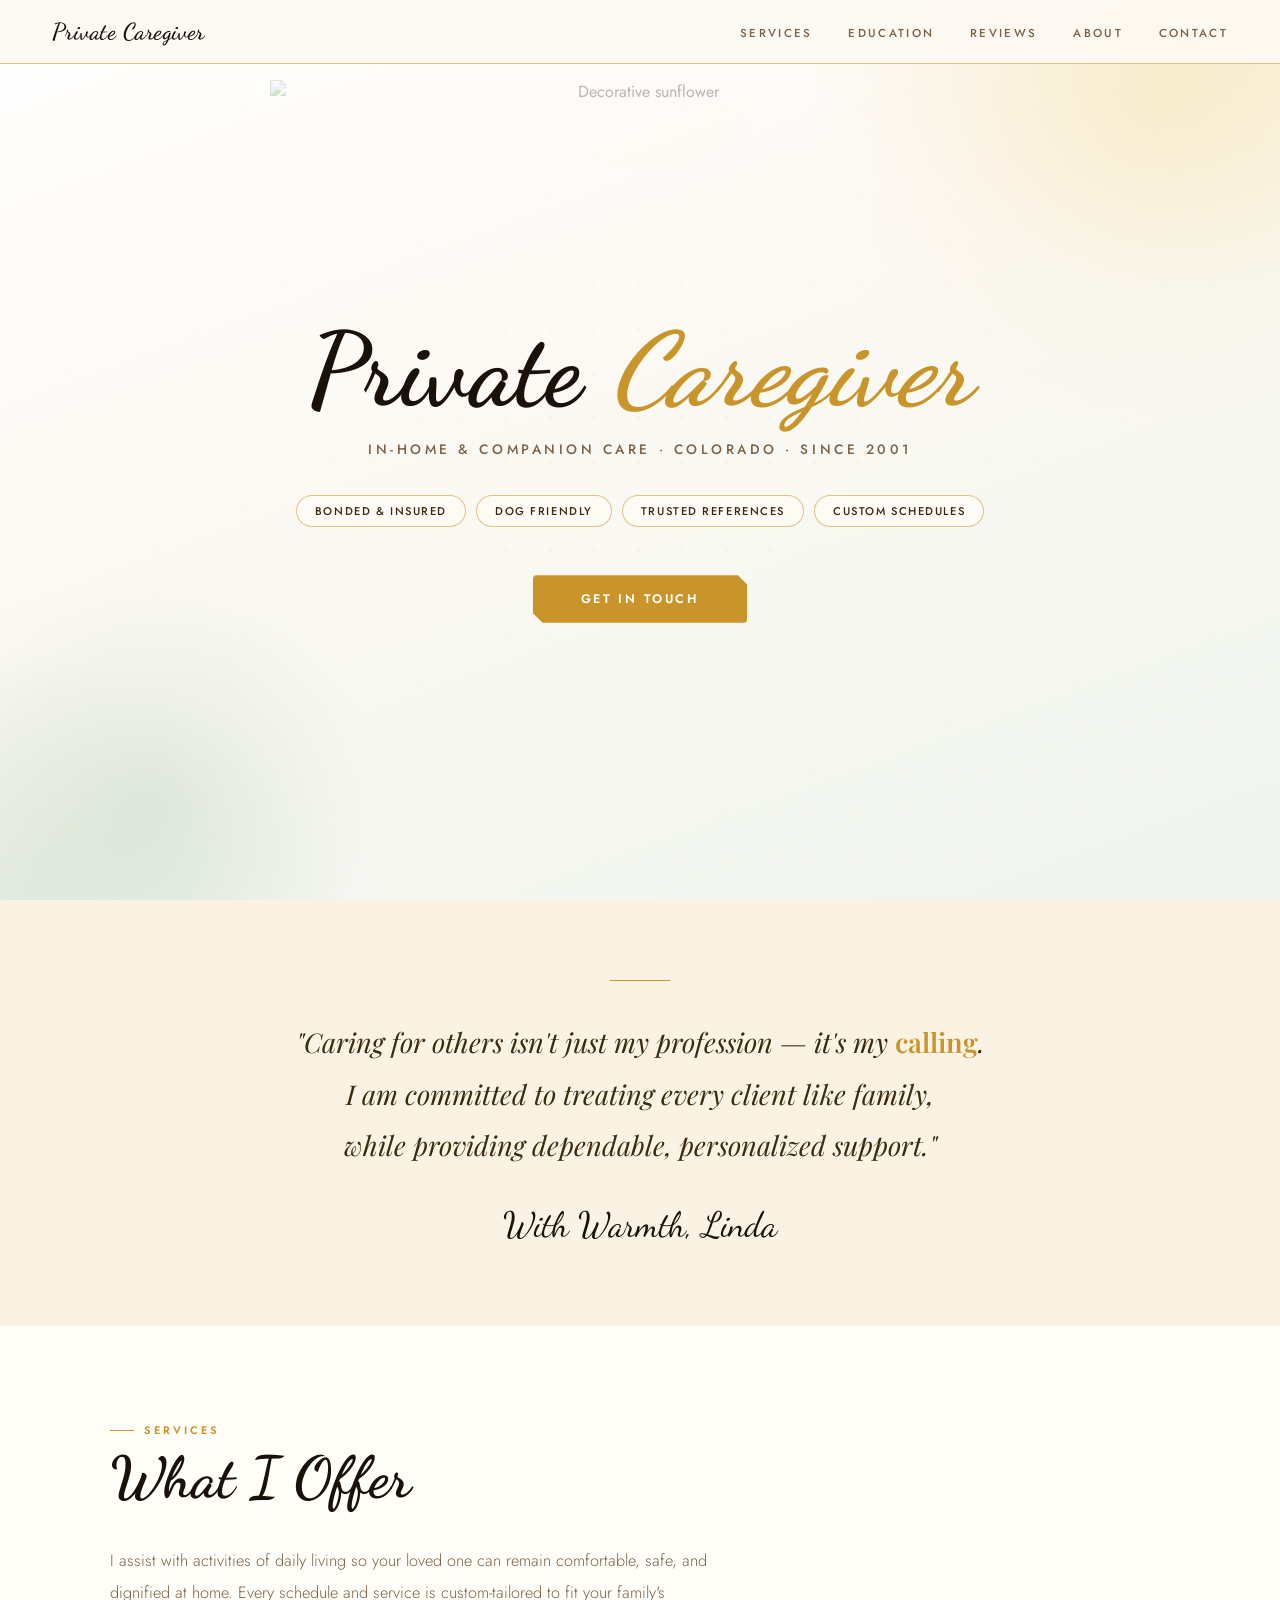
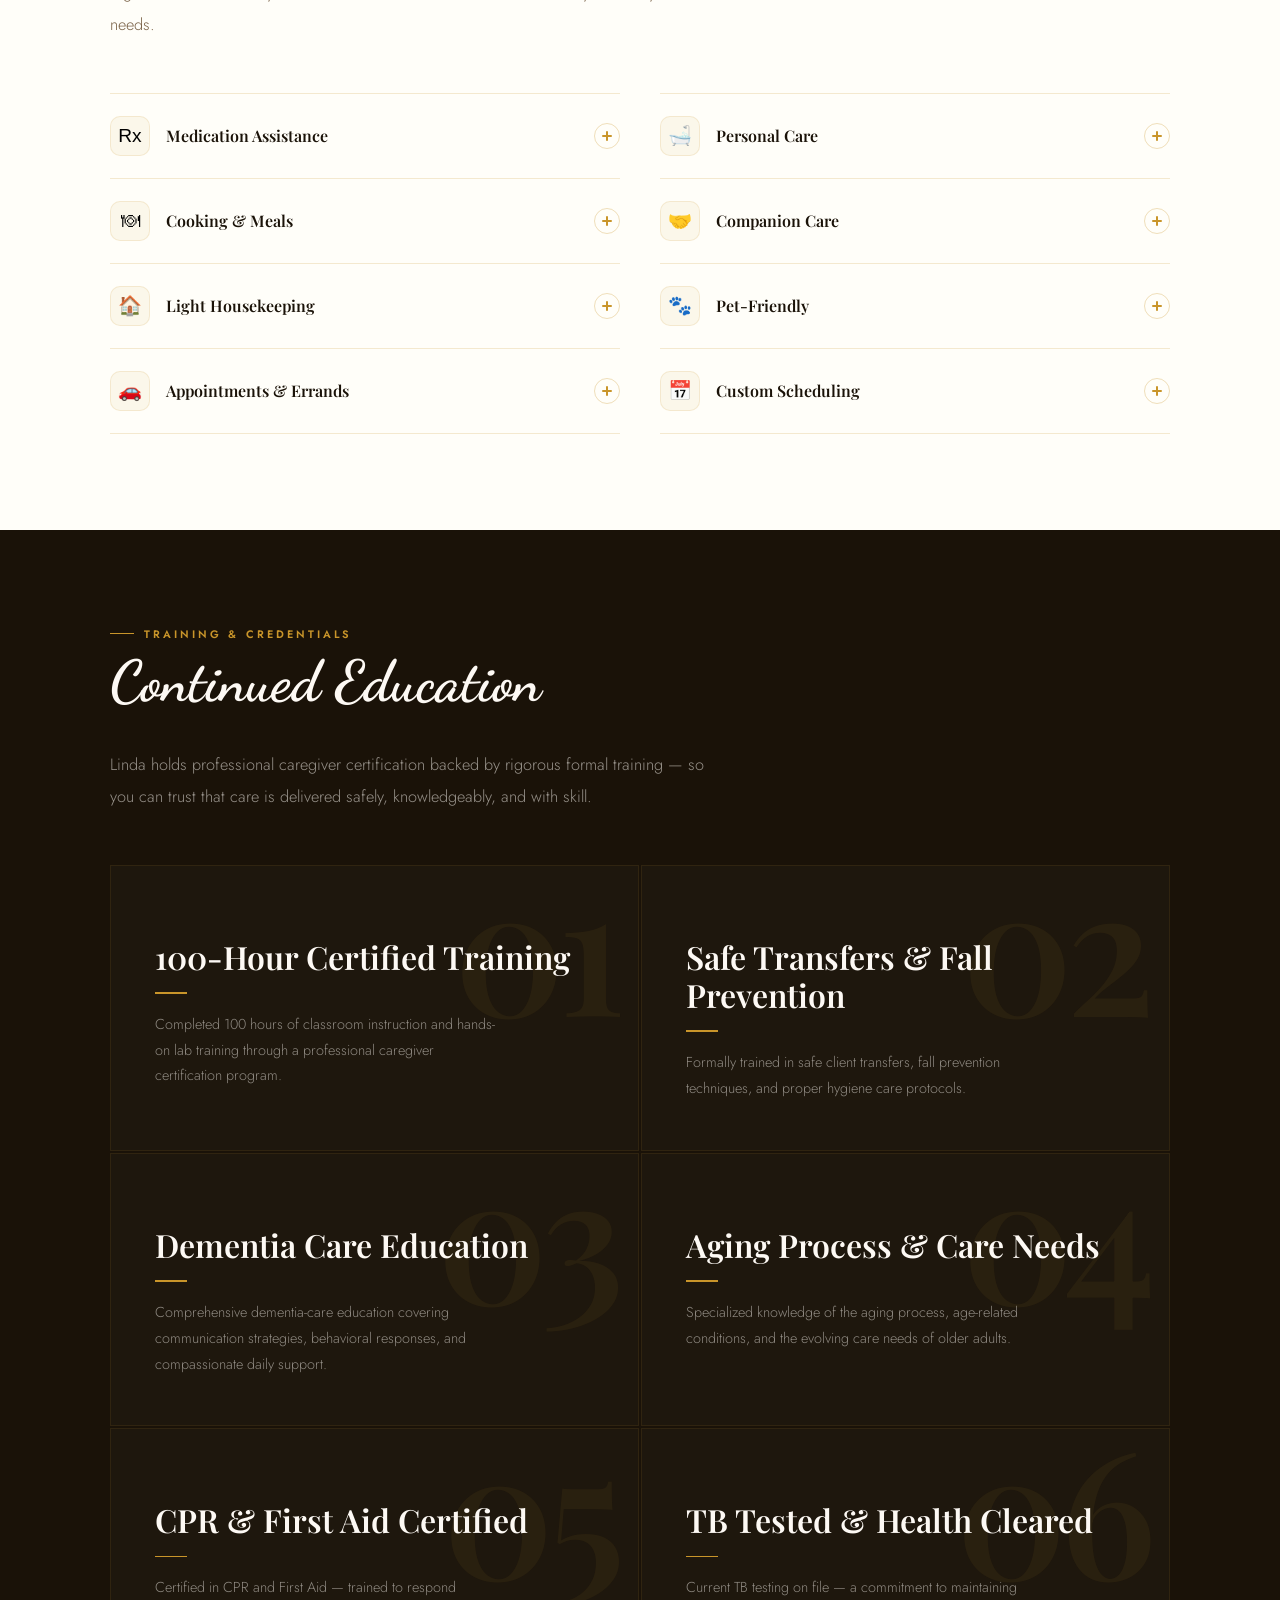
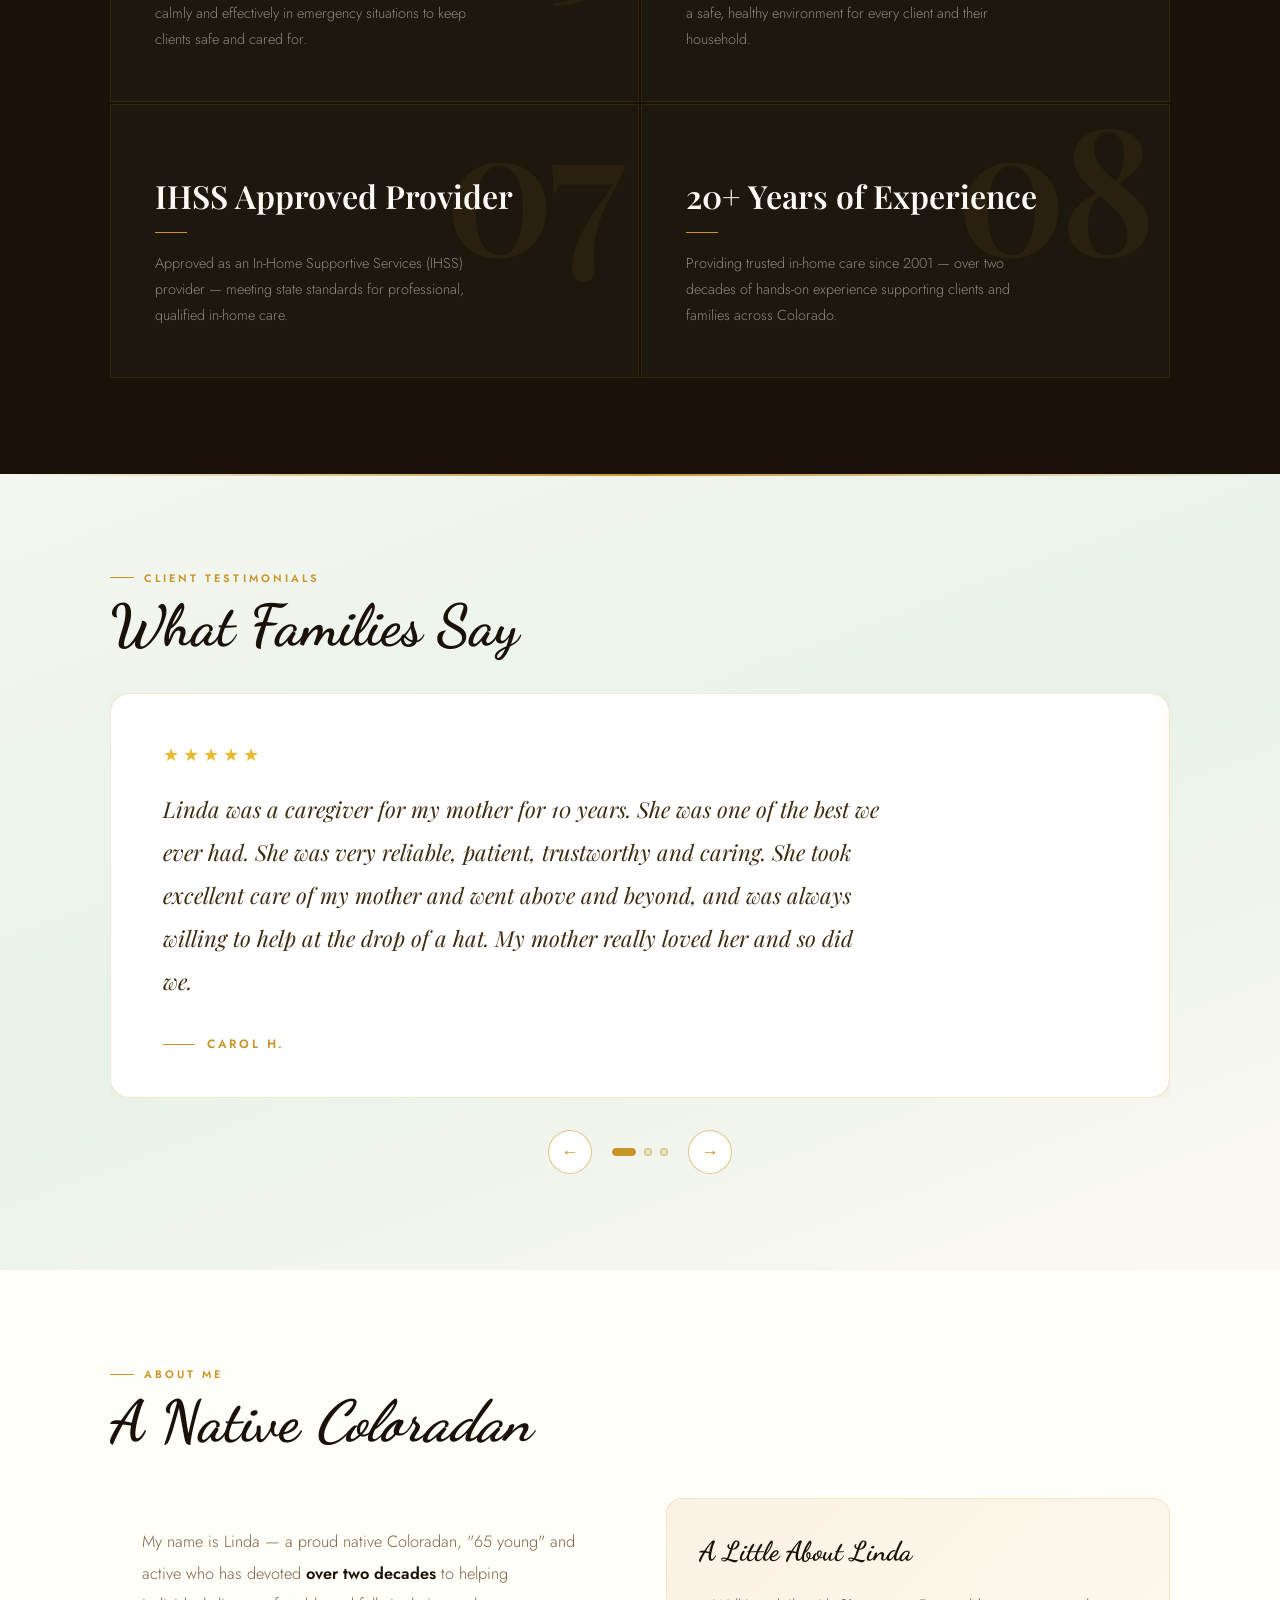
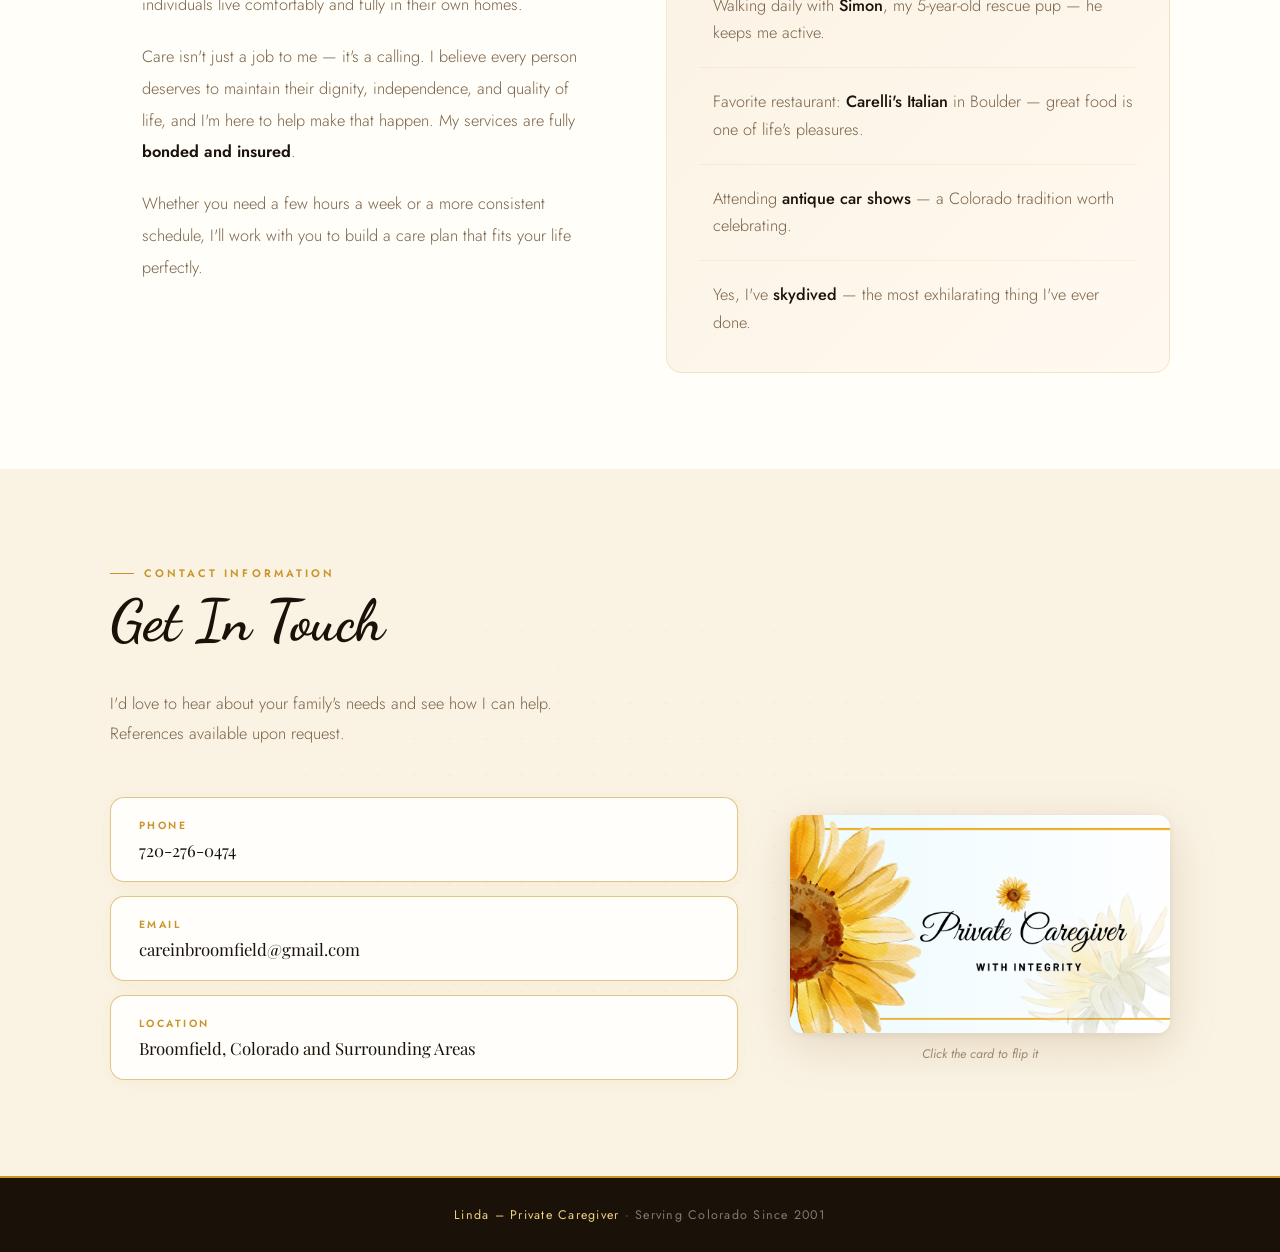
==== commit 6a17c0b8: "alligned some sections" ====
--- a/development/index.html
+++ b/development/index.html
@@ -16,7 +16,7 @@
 
     <!-- NAV -->
     <nav id="mainNav">
-      <div class="nav-logo"><em>Linda</em> &middot; Private Caregiver</div>
+      <div class="nav-logo">Private Caregiver</div>
       <ul class="nav-links">
         <li><a href="#services">Services</a></li>
         <li><a href="#education">Education</a></li>
@@ -31,6 +31,11 @@
       <div class="hero-orb hero-orb-1"></div>
       <div class="hero-orb hero-orb-2"></div>
       <div class="hero-dots"></div>
+
+      <!-- Spinning Sunflower -->
+      <div class="hero-sunflower">
+        <img src="/assets/img/sunflower.png" alt="Decorative sunflower" class="sunflower-img" />
+      </div>
 
       <h1>Private <em>Caregiver</em></h1>
       <p class="hero-sub">
@@ -46,9 +51,9 @@
     </section>
 
     <!-- TAGLINE STRIP -->
-    <div class="tagline-strip">
+    <!-- <div class="tagline-strip">
       <em>"I provide <span>valuable private in-home care</span> — tailored to you."</em>
-    </div>
+    </div> -->
 
     <!-- MISSION STATEMENT -->
     <div class="mission-banner fade-in">
@@ -208,7 +213,7 @@
 
           <div class="edu-poster-block fade-in">
             <span class="edu-poster-num">01</span>
-            <span class="edu-poster-icon">📋</span>
+            <span class="edu-poster-icon"></span>
             <h3>100-Hour Certified Training</h3>
             <span class="edu-poster-rule"></span>
             <p>Completed 100 hours of classroom instruction and hands-on lab training through a professional caregiver certification program.</p>
@@ -216,7 +221,7 @@
 
           <div class="edu-poster-block fade-in">
             <span class="edu-poster-num">02</span>
-            <span class="edu-poster-icon">🛡</span>
+            <span class="edu-poster-icon"></span>
             <h3>Safe Transfers &amp; Fall Prevention</h3>
             <span class="edu-poster-rule"></span>
             <p>Formally trained in safe client transfers, fall prevention techniques, and proper hygiene care protocols.</p>
@@ -224,7 +229,7 @@
 
           <div class="edu-poster-block fade-in">
             <span class="edu-poster-num">03</span>
-            <span class="edu-poster-icon">🧠</span>
+            <span class="edu-poster-icon"></span>
             <h3>Dementia Care Education</h3>
             <span class="edu-poster-rule"></span>
             <p>Comprehensive dementia-care education covering communication strategies, behavioral responses, and compassionate daily support.</p>
@@ -232,7 +237,7 @@
 
           <div class="edu-poster-block fade-in">
             <span class="edu-poster-num">04</span>
-            <span class="edu-poster-icon">❤️</span>
+            <span class="edu-poster-icon"></span>
             <h3>Aging Process &amp; Care Needs</h3>
             <span class="edu-poster-rule"></span>
             <p>Specialized knowledge of the aging process, age-related conditions, and the evolving care needs of older adults.</p>
@@ -240,7 +245,7 @@
 
           <div class="edu-poster-block fade-in">
             <span class="edu-poster-num">05</span>
-            <span class="edu-poster-icon">🚑</span>
+            <span class="edu-poster-icon"></span>
             <h3>CPR &amp; First Aid Certified</h3>
             <span class="edu-poster-rule"></span>
             <p>Certified in CPR and First Aid — trained to respond calmly and effectively in emergency situations to keep clients safe and cared for.</p>
@@ -248,7 +253,7 @@
 
           <div class="edu-poster-block fade-in">
             <span class="edu-poster-num">06</span>
-            <span class="edu-poster-icon">✅</span>
+            <span class="edu-poster-icon"></span>
             <h3>TB Tested &amp; Health Cleared</h3>
             <span class="edu-poster-rule"></span>
             <p>Current TB testing on file — a commitment to maintaining a safe, healthy environment for every client and their household.</p>
@@ -256,7 +261,7 @@
 
           <div class="edu-poster-block fade-in">
             <span class="edu-poster-num">07</span>
-            <span class="edu-poster-icon">🏛</span>
+            <span class="edu-poster-icon"></span>
             <h3>IHSS Approved Provider</h3>
             <span class="edu-poster-rule"></span>
             <p>Approved as an In-Home Supportive Services (IHSS) provider — meeting state standards for professional, qualified in-home care.</p>
@@ -264,7 +269,7 @@
 
           <div class="edu-poster-block fade-in">
             <span class="edu-poster-num">08</span>
-            <span class="edu-poster-icon">⭐</span>
+            <span class="edu-poster-icon"></span>
             <h3>20+ Years of Experience</h3>
             <span class="edu-poster-rule"></span>
             <p>Providing trusted in-home care since 2001 — over two decades of hands-on experience supporting clients and families across Colorado.</p>
@@ -398,11 +403,11 @@
               </div>
               <div class="contact-card">
                 <div class="label">Email</div>
-                <div class="value"><a href="mailto:linda@careinbroomfield.com">linda@careinbroomfield.com</a></div>
+                <div class="value"><a href="mailto:careinbroomfield@gmail.com">careinbroomfield@gmail.com</a></div>
               </div>
               <div class="contact-card">
                 <div class="label">Location</div>
-                <div class="value">Broomfield, Colorado</div>
+                <div class="value">Broomfield, Colorado and Surrounding Areas</div>
               </div>
             </div>
           </div>
--- a/development/index.css
+++ b/development/index.css
@@ -40,16 +40,6 @@
   overflow-x: hidden;
 }
 
-body::after {
-  content: "";
-  position: fixed;
-  inset: 0;
-  background-image: url("data:image/svg+xml,%3Csvg viewBox='0 0 256 256' xmlns='http://www.w3.org/2000/svg'%3E%3Cfilter id='noise'%3E%3CfeTurbulence type='fractalNoise' baseFrequency='0.65' numOctaves='3' stitchTiles='stitch'/%3E%3C/filter%3E%3Crect width='100%25' height='100%25' filter='url(%23noise)' opacity='1'/%3E%3C/svg%3E");
-  opacity: 0.018;
-  pointer-events: none;
-  z-index: 9999;
-}
-
 /* ===== SCROLL PROGRESS ===== */
 .scroll-bar {
   position: fixed;
@@ -76,7 +66,9 @@
   background: rgba(253, 249, 244, 0.92);
   backdrop-filter: blur(20px) saturate(1.4);
   border-bottom: 1px solid var(--gold-border);
-  transition: padding 0.3s, box-shadow 0.3s;
+  transition:
+    padding 0.3s,
+    box-shadow 0.3s;
 }
 nav.scrolled {
   padding: 12px 52px;
@@ -142,9 +134,23 @@
 .hero {
   min-height: 100vh;
   background:
-    radial-gradient(ellipse 70% 60% at 100% 0%, rgba(232, 184, 48, 0.14) 0%, transparent 55%),
-    radial-gradient(ellipse 50% 50% at 0% 100%, rgba(107, 158, 114, 0.12) 0%, transparent 55%),
-    linear-gradient(160deg, #ffffff 0%, var(--cream) 40%, var(--cream-green) 80%, #f0f4ee 100%);
+    radial-gradient(
+      ellipse 70% 60% at 100% 0%,
+      rgba(232, 184, 48, 0.14) 0%,
+      transparent 55%
+    ),
+    radial-gradient(
+      ellipse 50% 50% at 0% 100%,
+      rgba(107, 158, 114, 0.12) 0%,
+      transparent 55%
+    ),
+    linear-gradient(
+      160deg,
+      #ffffff 0%,
+      var(--cream) 40%,
+      var(--cream-green) 80%,
+      #f0f4ee 100%
+    );
   display: flex;
   flex-direction: column;
   justify-content: center;
@@ -162,18 +168,28 @@
   left: 32px;
   right: 32px;
   height: 1px;
-  background: linear-gradient(90deg, transparent, var(--gold-border), transparent);
-}
-.hero::after {
+  background: linear-gradient(
+    90deg,
+    transparent,
+    var(--gold-border),
+    transparent
+  );
+}
+/* .hero::after {
   content: "";
   position: absolute;
   bottom: 28px;
   left: 32px;
   right: 32px;
   height: 1px;
-  background: linear-gradient(90deg, transparent, var(--gold-border), transparent);
-  z-index: 1;
-}
+  background: linear-gradient(
+    90deg,
+    transparent,
+    var(--gold-border),
+    transparent
+  );
+  z-index: 1;
+} */
 
 .hero-orb {
   position: absolute;
@@ -185,7 +201,12 @@
   height: 700px;
   top: -250px;
   right: -220px;
-  background: radial-gradient(circle, rgba(232, 184, 48, 0.13) 0%, rgba(232, 184, 48, 0.04) 40%, transparent 70%);
+  background: radial-gradient(
+    circle,
+    rgba(232, 184, 48, 0.13) 0%,
+    rgba(232, 184, 48, 0.04) 40%,
+    transparent 70%
+  );
   animation: drift 16s ease-in-out infinite;
 }
 .hero-orb-2 {
@@ -193,22 +214,81 @@
   height: 500px;
   bottom: -150px;
   left: -100px;
-  background: radial-gradient(circle, rgba(107, 158, 114, 0.14) 0%, transparent 65%);
+  background: radial-gradient(
+    circle,
+    rgba(107, 158, 114, 0.14) 0%,
+    transparent 65%
+  );
   animation: drift 20s ease-in-out infinite reverse;
 }
 @keyframes drift {
-  0%, 100% { transform: translate(0, 0); }
-  33% { transform: translate(20px, -15px); }
-  66% { transform: translate(-15px, 20px); }
+  0%,
+  100% {
+    transform: translate(0, 0);
+  }
+  33% {
+    transform: translate(20px, -15px);
+  }
+  66% {
+    transform: translate(-15px, 20px);
+  }
 }
 
 .hero-dots {
   position: absolute;
   inset: 0;
-  background-image: radial-gradient(circle, rgba(201, 149, 42, 0.12) 1px, transparent 1px);
+  background-image: radial-gradient(
+    circle,
+    rgba(201, 149, 42, 0.12) 1px,
+    transparent 1px
+  );
   background-size: 44px 44px;
-  mask-image: radial-gradient(ellipse 80% 80% at center, black 10%, transparent 75%);
+  mask-image: radial-gradient(
+    ellipse 80% 80% at center,
+    black 10%,
+    transparent 75%
+  );
   pointer-events: none;
+}
+
+/* ===== SPINNING SUNFLOWER ===== */
+.hero-sunflower {
+  position: absolute;
+  /* left: clamp(20px, 1vw, 100px); */
+  /* left: -30%; */
+  top: 50%;
+  transform: translateY(-50%);
+  z-index: 1;
+  pointer-events: none;
+}
+
+.sunflower-img {
+  /* width: clamp(160px, 20vw, 280px);
+         height: clamp(160px, 20vw, 280px); */
+  width: 740px;
+  height: 740px;
+  object-fit: contain;
+  animation: sunflower-spin 60s linear infinite;
+  filter: drop-shadow(0 8px 40px rgba(201, 149, 42, 0.45));
+  mix-blend-mode: multiply;
+  opacity: 0.3;
+  display: block;
+}
+
+@keyframes sunflower-spin {
+  from {
+    transform: rotate(0deg);
+  }
+  to {
+    transform: rotate(360deg);
+  }
+}
+
+@media (max-width: 500px) {
+  .sunflower-img {
+    width: 600px;
+    height: 600px;
+  }
 }
 
 .hero h1 {
@@ -258,7 +338,10 @@
   text-transform: uppercase;
   font-weight: 500;
   backdrop-filter: blur(8px);
-  transition: background 0.2s, border-color 0.2s, transform 0.2s;
+  transition:
+    background 0.2s,
+    border-color 0.2s,
+    transform 0.2s;
 }
 .badge:hover {
   background: rgba(201, 149, 42, 0.08);
@@ -277,11 +360,23 @@
   letter-spacing: 0.2em;
   text-decoration: none;
   text-transform: uppercase;
-  transition: transform 0.2s, box-shadow 0.2s, background 0.2s;
-  box-shadow: 0 4px 24px rgba(201, 149, 42, 0.28), inset 0 1px 0 rgba(255, 255, 255, 0.25);
-  position: relative;
-  z-index: 1;
-  clip-path: polygon(0 0, calc(100% - 10px) 0, 100% 10px, 100% 100%, 10px 100%, 0 calc(100% - 10px));
+  transition:
+    transform 0.2s,
+    box-shadow 0.2s,
+    background 0.2s;
+  box-shadow:
+    0 4px 24px rgba(201, 149, 42, 0.28),
+    inset 0 1px 0 rgba(255, 255, 255, 0.25);
+  position: relative;
+  z-index: 1;
+  clip-path: polygon(
+    0 0,
+    calc(100% - 10px) 0,
+    100% 10px,
+    100% 100%,
+    10px 100%,
+    0 calc(100% - 10px)
+  );
 }
 .hero-cta:hover {
   transform: translateY(-3px);
@@ -291,7 +386,12 @@
 
 /* ===== TAGLINE STRIP ===== */
 .tagline-strip {
-  background: linear-gradient(90deg, var(--cream-warm) 0%, #fff8ee 50%, var(--cream-warm) 100%);
+  background: linear-gradient(
+    90deg,
+    var(--cream-warm) 0%,
+    #fff8ee 50%,
+    var(--cream-warm) 100%
+  );
   border-top: 1px solid var(--gold-border);
   border-bottom: 1px solid var(--gold-border);
   color: var(--text-mid);
@@ -312,12 +412,18 @@
 
 /* ===== MISSION BANNER ===== */
 .mission-banner {
-  background: linear-gradient(160deg, var(--sage-pale) 0%, var(--cream-green) 50%, var(--cream) 100%);
+  /* background: linear-gradient(
+    160deg,
+    var(--sage-pale) 0%,
+    var(--cream-green) 50%,
+    var(--cream) 100%
+  ); */
+  background: var(--cream-warm);
   padding: 80px 48px;
   text-align: center;
   position: relative;
   overflow: hidden;
-  border-bottom: 1px solid var(--gold-dim);
+  /* border-bottom: 1px solid var(--gold-dim); */
 }
 
 .mission-banner .rule {
@@ -392,7 +498,7 @@
   background: var(--warm-white);
   position: relative;
 }
-#services::before {
+/* #services::before {
   content: "";
   position: absolute;
   top: 0;
@@ -400,7 +506,7 @@
   right: 0;
   height: 2px;
   background: linear-gradient(90deg, transparent, var(--gold), transparent);
-}
+} */
 
 .services-intro {
   font-size: 1.02rem;
@@ -411,7 +517,6 @@
   font-weight: 300;
 }
 
-/* Two-column wrapper */
 .accordion-two-col {
   display: grid;
   grid-template-columns: 1fr 1fr;
@@ -458,7 +563,10 @@
   border-radius: 10px;
   background: rgba(201, 149, 42, 0.07);
   border: 1px solid rgba(201, 149, 42, 0.15);
-  transition: background 0.3s, border-color 0.3s, transform 0.3s;
+  transition:
+    background 0.3s,
+    border-color 0.3s,
+    transform 0.3s;
 }
 
 .accordion-item.open .accordion-icon {
@@ -490,7 +598,10 @@
   justify-content: center;
   flex-shrink: 0;
   position: relative;
-  transition: background 0.3s, border-color 0.3s, transform 0.35s;
+  transition:
+    background 0.3s,
+    border-color 0.3s,
+    transform 0.35s;
 }
 .accordion-chevron::before,
 .accordion-chevron::after {
@@ -498,7 +609,9 @@
   position: absolute;
   background: var(--gold);
   border-radius: 2px;
-  transition: transform 0.35s ease, opacity 0.35s;
+  transition:
+    transform 0.35s ease,
+    opacity 0.35s;
 }
 .accordion-chevron::before {
   width: 10px;
@@ -535,7 +648,9 @@
   font-weight: 300;
   opacity: 0;
   transform: translateY(-6px);
-  transition: opacity 0.3s ease 0.08s, transform 0.3s ease 0.08s;
+  transition:
+    opacity 0.3s ease 0.08s,
+    transform 0.3s ease 0.08s;
 }
 .accordion-item.open .accordion-content {
   opacity: 1;
@@ -543,7 +658,11 @@
 }
 
 .accordion-item.open {
-  background: linear-gradient(90deg, rgba(201, 149, 42, 0.03) 0%, transparent 60%);
+  background: linear-gradient(
+    90deg,
+    rgba(201, 149, 42, 0.03) 0%,
+    transparent 60%
+  );
 }
 .accordion-item::before {
   content: "";
@@ -618,7 +737,9 @@
   color: rgba(201, 149, 42, 0.07);
   line-height: 1;
   pointer-events: none;
-  transition: color 0.4s, transform 0.4s;
+  transition:
+    color 0.4s,
+    transform 0.4s;
   letter-spacing: -0.04em;
 }
 .edu-poster-block:hover .edu-poster-num {
@@ -683,7 +804,12 @@
 
 /* ===== REVIEW CAROUSEL ===== */
 #review {
-  background: linear-gradient(160deg, var(--cream-green) 0%, var(--sage-pale) 50%, var(--cream) 100%);
+  background: linear-gradient(
+    160deg,
+    var(--cream-green) 0%,
+    var(--sage-pale) 50%,
+    var(--cream) 100%
+  );
   position: relative;
 }
 #review::before {
@@ -719,26 +845,6 @@
   border: 1px solid rgba(201, 149, 42, 0.2);
   box-shadow: 0 4px 24px rgba(201, 149, 42, 0.07);
   box-sizing: border-box;
-}
-.review-box::before {
-  font-family: "Playfair Display", serif;
-  content: "\201C";
-  font-size: 280px;
-  line-height: 1;
-  color: rgba(201, 149, 42, 0.05);
-  position: absolute;
-  top: -60px;
-  left: 24px;
-  pointer-events: none;
-}
-.review-box::after {
-  content: "";
-  position: absolute;
-  top: 0;
-  left: 0;
-  right: 0;
-  height: 3px;
-  background: linear-gradient(90deg, var(--gold), var(--gold-pale));
 }
 
 .stars {
@@ -802,7 +908,11 @@
   display: flex;
   align-items: center;
   justify-content: center;
-  transition: background 0.2s, border-color 0.2s, transform 0.2s, box-shadow 0.2s;
+  transition:
+    background 0.2s,
+    border-color 0.2s,
+    transform 0.2s,
+    box-shadow 0.2s;
   backdrop-filter: blur(8px);
   line-height: 1;
 }
@@ -826,7 +936,10 @@
   background: var(--gold-dim);
   border: 1px solid var(--gold-border);
   cursor: pointer;
-  transition: background 0.25s, transform 0.25s, width 0.25s;
+  transition:
+    background 0.25s,
+    transform 0.25s,
+    width 0.25s;
 }
 .carousel-dot.active {
   background: var(--gold);
@@ -853,6 +966,11 @@
     grid-template-columns: 1fr;
     gap: 32px;
   }
+}
+.about-text{
+      padding: 36px 32px;
+      border: 1px;;
+
 }
 
 .about-text p {
@@ -895,7 +1013,7 @@
   padding-bottom: 0;
 }
 .fun-fact-item p {
-  font-size: 0.9rem;
+  font-size: 1.02rem;
   line-height: 1.7;
   color: var(--text-muted);
   font-weight: 300;
@@ -905,26 +1023,40 @@
   font-weight: 500;
 }
 
-/* ===== CONTACT (with integrated business card) ===== */
+/* ===== CONTACT ===== */
 #contact {
-  background: linear-gradient(160deg, var(--cream-green) 0%, var(--sage-pale) 40%, var(--cream-warm) 100%);
-  text-align: center;
+  /* background: linear-gradient(
+    160deg,
+    var(--cream-green) 0%,
+    var(--sage-pale) 40%,
+    var(--cream-warm) 100%
+  ); */
+  background: var(--cream-warm);
+  /* text-align: center; */
   position: relative;
   overflow: hidden;
-  border-top: 1px solid var(--gold-border);
+  /* border-top: 1px solid var(--gold-border); */
 }
 #contact::before {
   content: "";
   position: absolute;
   inset: 0;
-  background-image: radial-gradient(circle, rgba(201, 149, 42, 0.08) 1px, transparent 1px);
+  background-image: radial-gradient(
+    circle,
+    rgba(201, 149, 42, 0.08) 1px,
+    transparent 1px
+  );
   background-size: 36px 36px;
-  mask-image: radial-gradient(ellipse 70% 70% at center, black 20%, transparent 80%);
+  mask-image: radial-gradient(
+    ellipse 70% 70% at center,
+    black 20%,
+    transparent 80%
+  );
   pointer-events: none;
 }
 #contact .section-label {
   color: var(--gold);
-  justify-content: center;
+  /* justify-content: center;s */
 }
 #contact .section-label::before {
   background: var(--gold);
@@ -943,7 +1075,6 @@
   z-index: 1;
 }
 
-/* Side-by-side layout: contact info left, business card right */
 .contact-with-card {
   display: grid;
   grid-template-columns: 1fr auto;
@@ -995,7 +1126,10 @@
   color: var(--text-dark);
   text-align: left;
   backdrop-filter: blur(12px);
-  transition: background 0.2s, transform 0.2s, box-shadow 0.2s;
+  transition:
+    background 0.2s,
+    transform 0.2s,
+    box-shadow 0.2s;
   box-shadow: 0 2px 16px rgba(201, 149, 42, 0.08);
 }
 .contact-card:hover {
@@ -1026,7 +1160,6 @@
   color: var(--gold);
 }
 
-/* Business card column */
 .contact-card-col {
   display: flex;
   flex-direction: column;
@@ -1069,7 +1202,9 @@
   padding: 0;
   background: transparent;
   border: none;
-  box-shadow: 0 12px 48px rgba(139, 94, 42, 0.2), 0 2px 8px rgba(0, 0, 0, 0.07);
+  box-shadow:
+    0 12px 48px rgba(139, 94, 42, 0.2),
+    0 2px 8px rgba(0, 0, 0, 0.07);
 }
 .card-back {
   transform: rotateY(180deg);
@@ -1107,9 +1242,11 @@
 .fade-in {
   opacity: 0;
   transform: translateY(20px);
-  transition: opacity 0.75s ease, transform 0.75s ease;
+  transition:
+    opacity 0.75s ease,
+    transform 0.75s ease;
 }
 .fade-in.visible {
   opacity: 1;
   transform: none;
-}+}
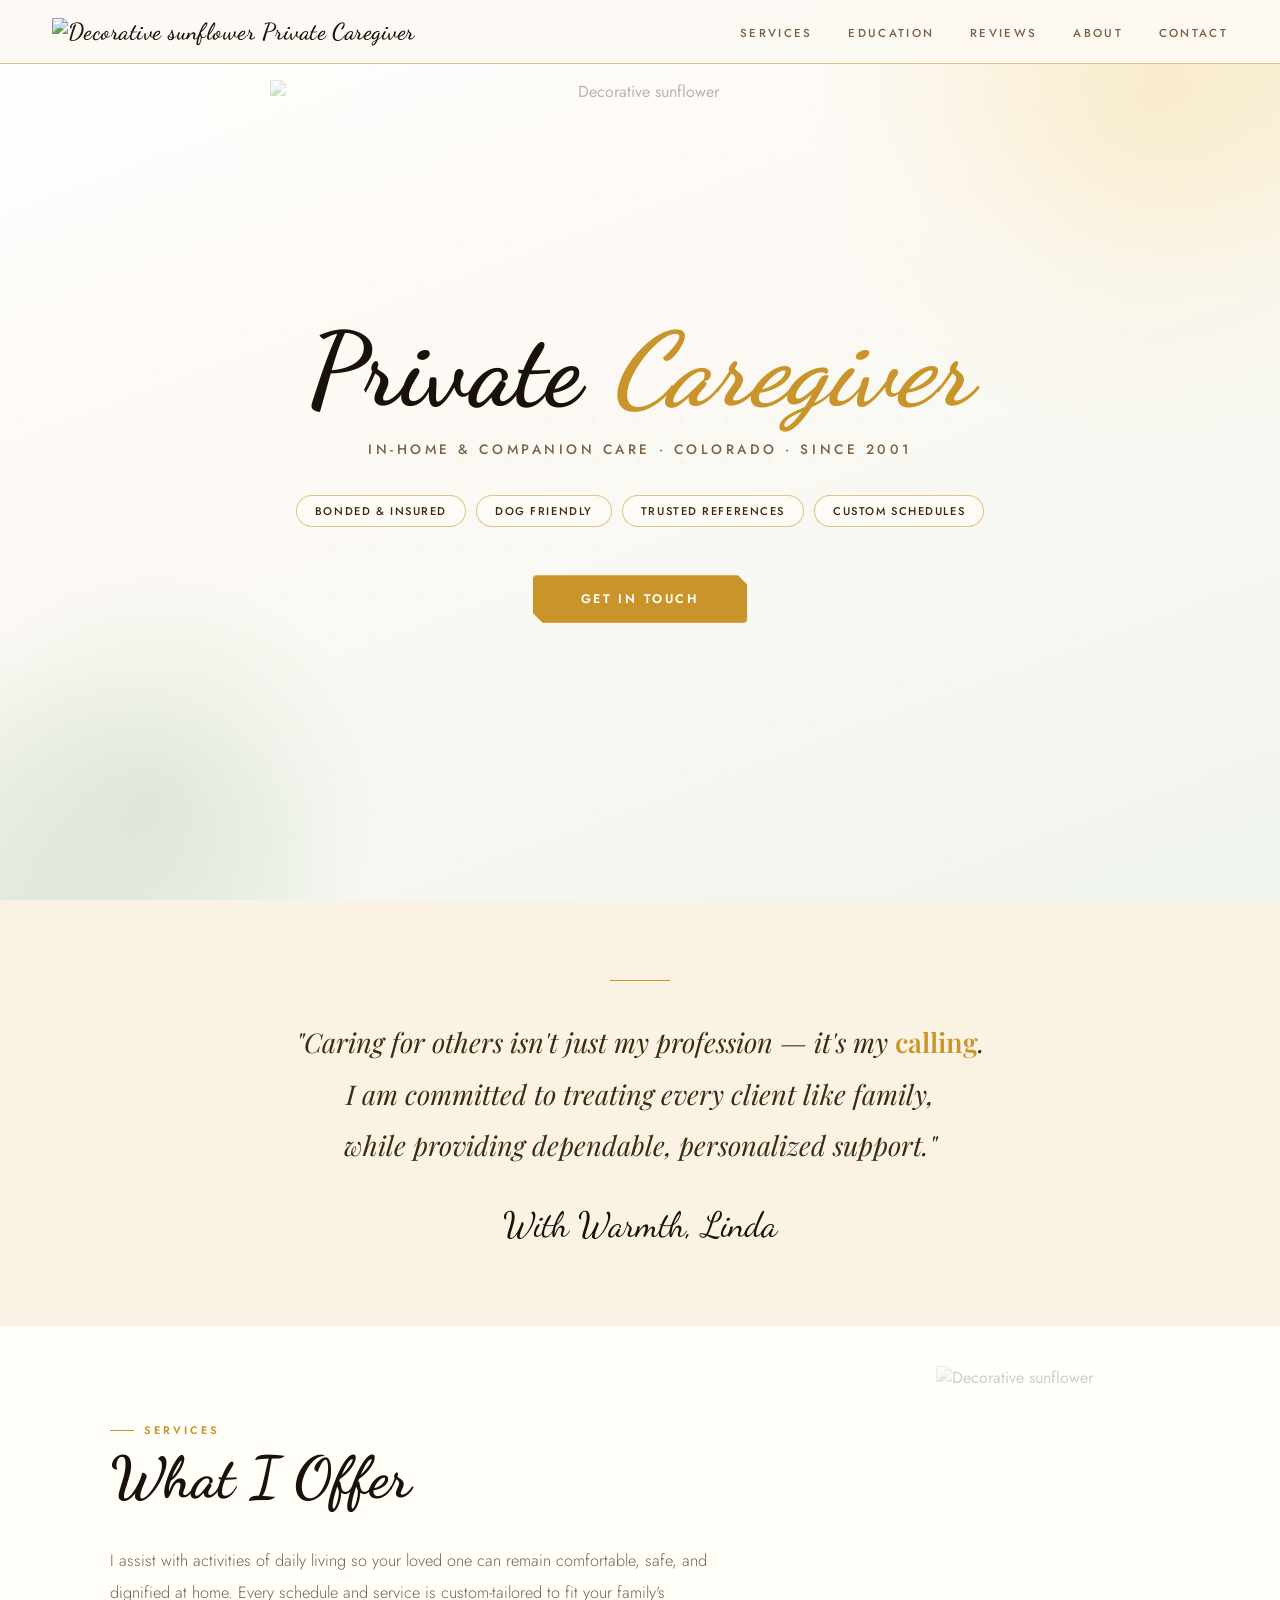
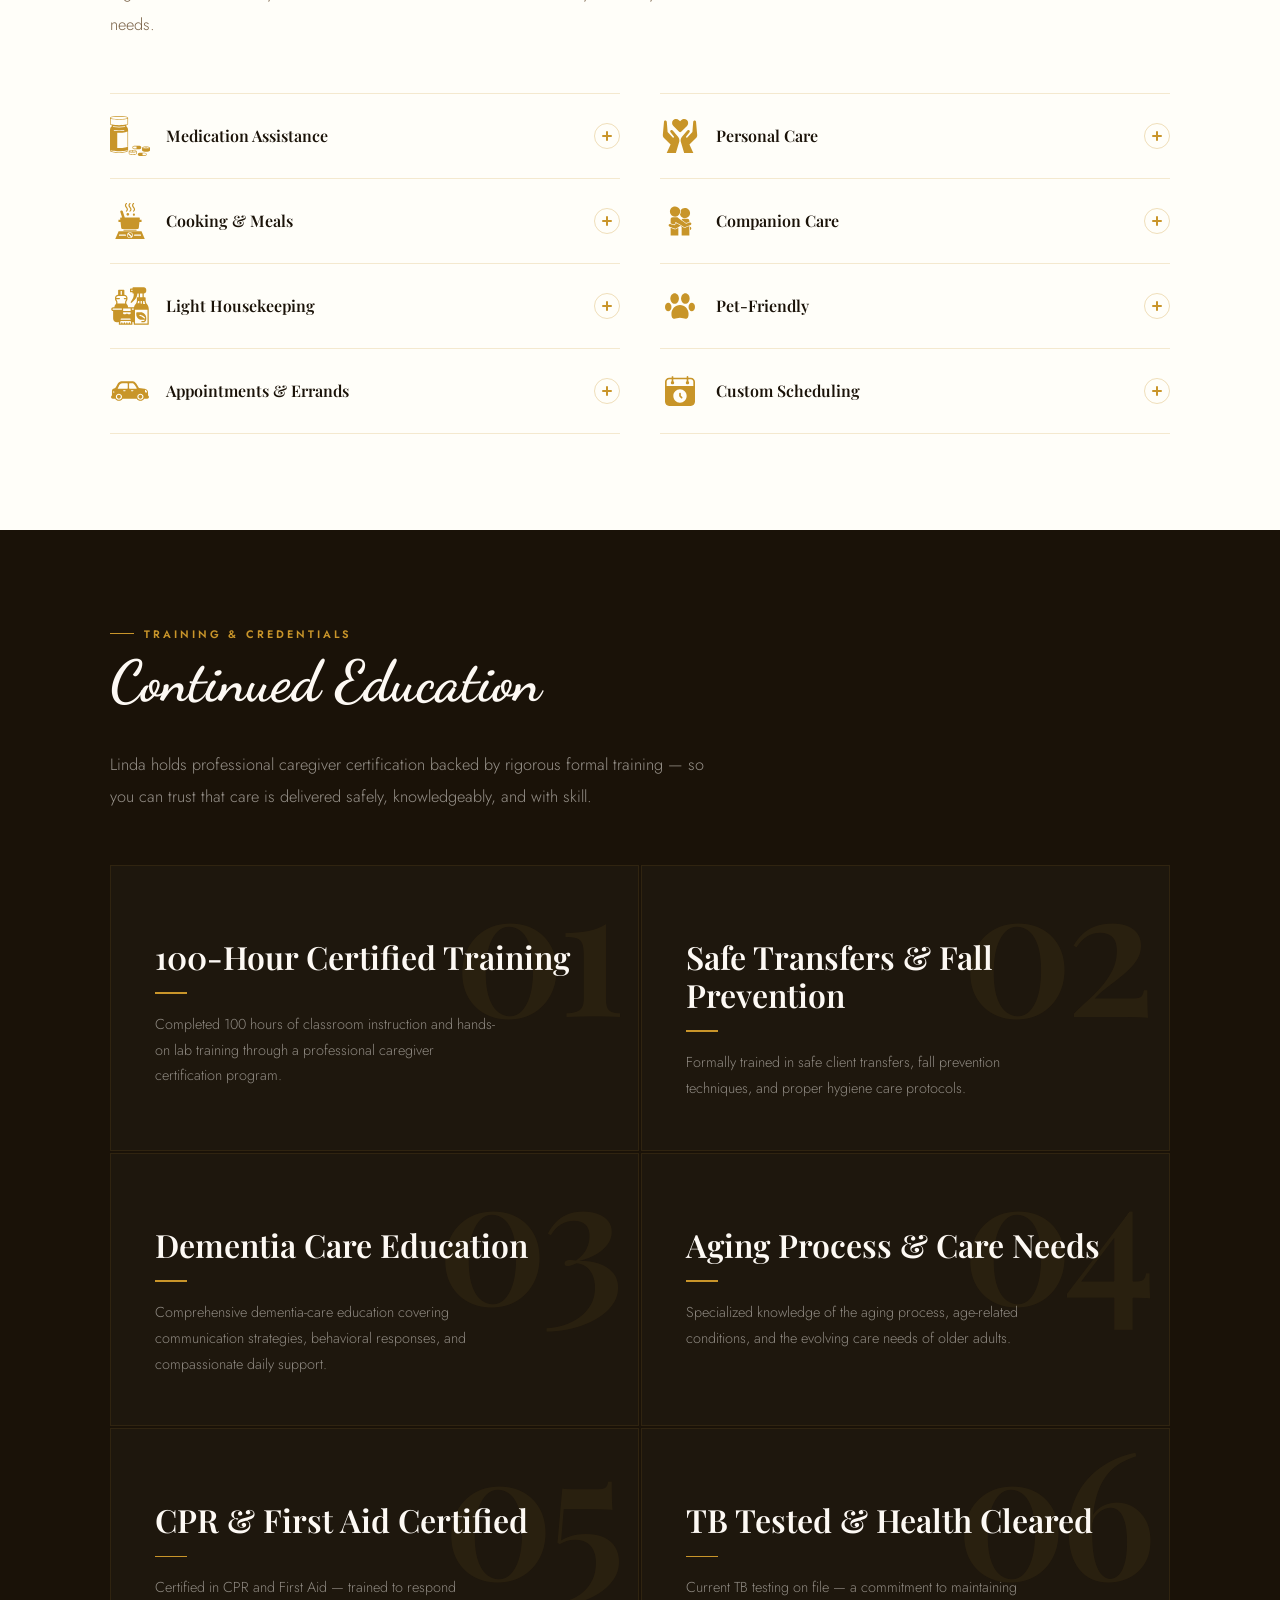
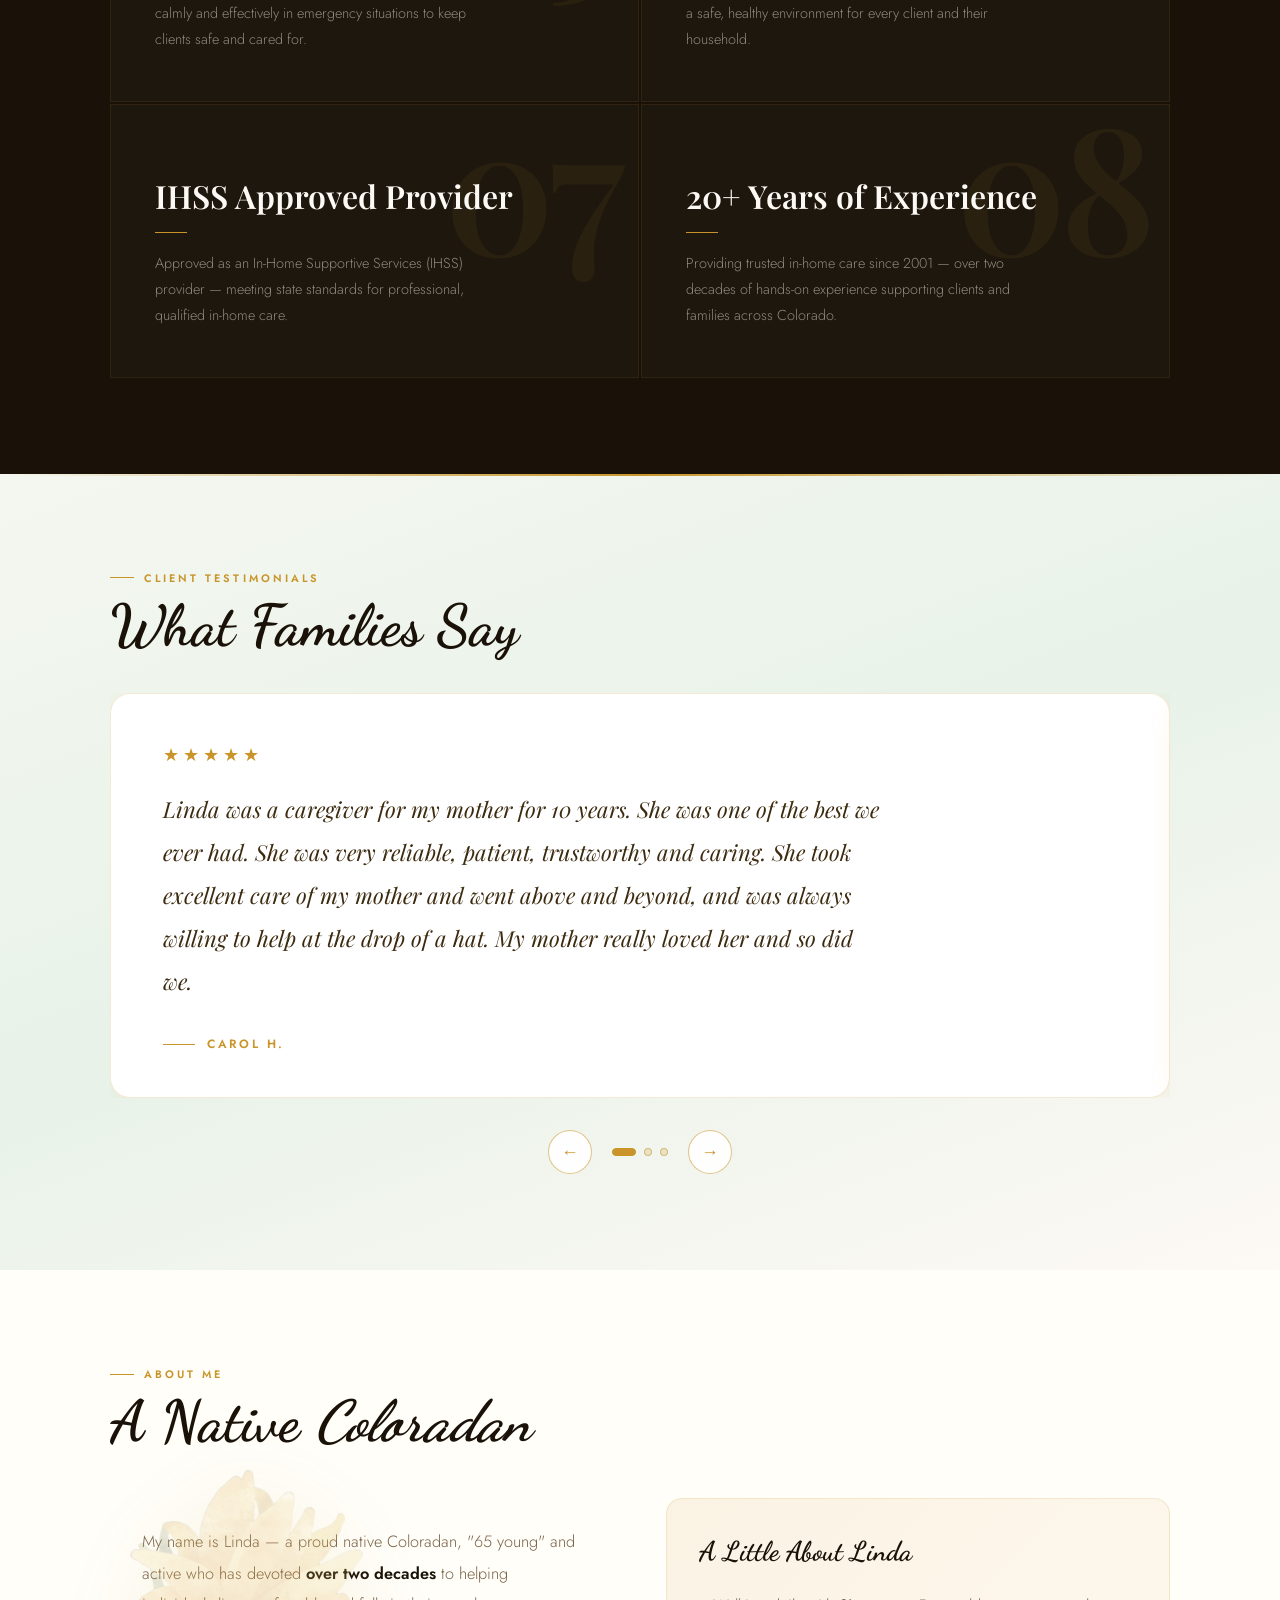
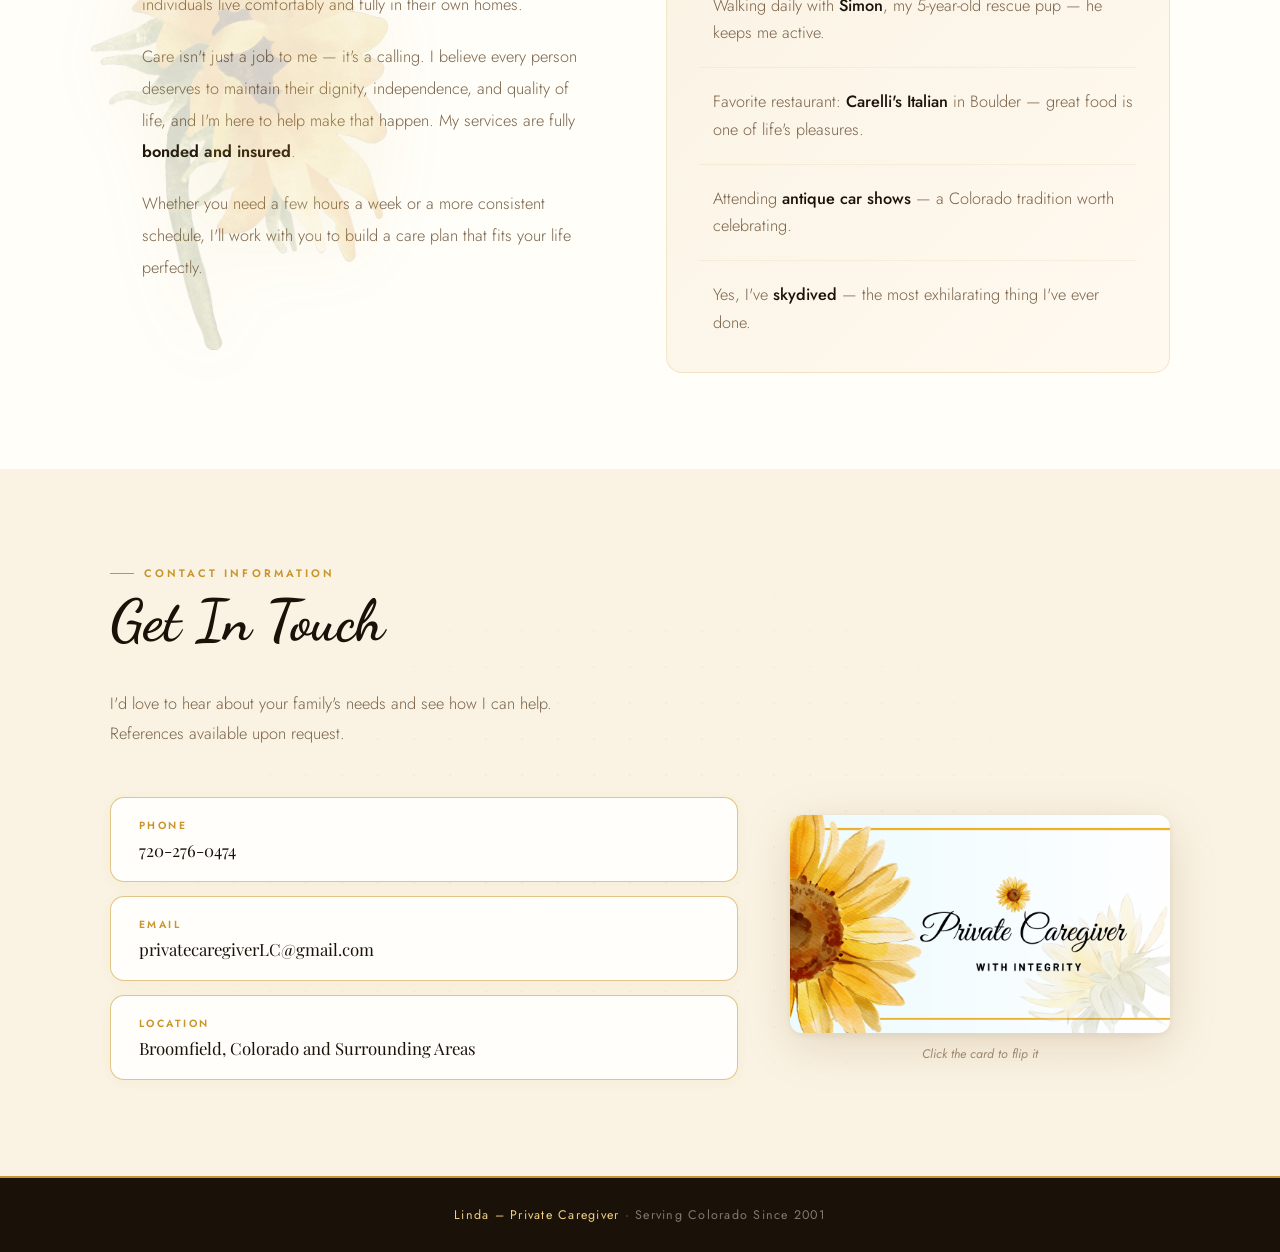
==== commit 30328c53: "added svgs and images" ====
--- a/development/index.html
+++ b/development/index.html
@@ -15,8 +15,10 @@
     <div class="scroll-bar" id="scrollBar"></div>
 
     <!-- NAV -->
-    <nav id="mainNav">
-      <div class="nav-logo">Private Caregiver</div>
+    <nav id="mainNav">        
+      <div class="nav-logo">
+        <img src="/assets/img/Sunflower.png" alt="Decorative sunflower" class="nav-sunflower-img" />
+        Private Caregiver</div>
       <ul class="nav-links">
         <li><a href="#services">Services</a></li>
         <li><a href="#education">Education</a></li>
@@ -34,7 +36,7 @@
 
       <!-- Spinning Sunflower -->
       <div class="hero-sunflower">
-        <img src="/assets/img/sunflower.png" alt="Decorative sunflower" class="sunflower-img" />
+        <img src="/assets/img/Sunflower.png" alt="Decorative sunflower" class="sunflower-img" />
       </div>
 
       <h1>Private <em>Caregiver</em></h1>
@@ -85,7 +87,8 @@
 
             <div class="accordion-item">
               <button class="accordion-trigger" aria-expanded="false">
-                <span class="accordion-icon">Rx</span>
+                <img class="accordion-icon" src="/assets/svg/medication.svg" alt="Medication Assistance Icon">
+              </img>
                 <span class="accordion-title">Medication Assistance</span>
                 <span class="accordion-chevron" aria-hidden="true"></span>
               </button>
@@ -98,7 +101,7 @@
 
             <div class="accordion-item">
               <button class="accordion-trigger" aria-expanded="false">
-                <span class="accordion-icon">🍽</span>
+                <img class="accordion-icon" src="/assets/svg/cooking.svg" alt="Cooking &amp; Meals Icon">
                 <span class="accordion-title">Cooking &amp; Meals</span>
                 <span class="accordion-chevron" aria-hidden="true"></span>
               </button>
@@ -111,7 +114,7 @@
 
             <div class="accordion-item">
               <button class="accordion-trigger" aria-expanded="false">
-                <span class="accordion-icon">🏠</span>
+                <img class="accordion-icon" src="/assets/svg/housekeeping.svg" alt="Light Housekeeping Icon">
                 <span class="accordion-title">Light Housekeeping</span>
                 <span class="accordion-chevron" aria-hidden="true"></span>
               </button>
@@ -124,7 +127,7 @@
 
             <div class="accordion-item">
               <button class="accordion-trigger" aria-expanded="false">
-                <span class="accordion-icon">🚗</span>
+                <img class="accordion-icon" src="/assets/svg/errands.svg" alt="errands &amp; Errands Icon">
                 <span class="accordion-title">Appointments &amp; Errands</span>
                 <span class="accordion-chevron" aria-hidden="true"></span>
               </button>
@@ -142,7 +145,7 @@
 
             <div class="accordion-item">
               <button class="accordion-trigger" aria-expanded="false">
-                <span class="accordion-icon">🛁</span>
+                <img class="accordion-icon" src="/assets/svg/care.svg" alt="Personal Care Icon">
                 <span class="accordion-title">Personal Care</span>
                 <span class="accordion-chevron" aria-hidden="true"></span>
               </button>
@@ -155,7 +158,7 @@
 
             <div class="accordion-item">
               <button class="accordion-trigger" aria-expanded="false">
-                <span class="accordion-icon">🤝</span>
+                <img class="accordion-icon" src="/assets/svg/companion.svg" alt="Companion Care Icon">
                 <span class="accordion-title">Companion Care</span>
                 <span class="accordion-chevron" aria-hidden="true"></span>
               </button>
@@ -168,7 +171,7 @@
 
             <div class="accordion-item">
               <button class="accordion-trigger" aria-expanded="false">
-                <span class="accordion-icon">🐾</span>
+                <img class="accordion-icon" src="/assets/svg/pet.svg" alt="Pet-Friendly Icon">
                 <span class="accordion-title">Pet-Friendly</span>
                 <span class="accordion-chevron" aria-hidden="true"></span>
               </button>
@@ -181,7 +184,7 @@
 
             <div class="accordion-item">
               <button class="accordion-trigger" aria-expanded="false">
-                <span class="accordion-icon">📅</span>
+                <img class="accordion-icon" src="/assets/svg/schedule.svg" alt="Custom Scheduling Icon">
                 <span class="accordion-title">Custom Scheduling</span>
                 <span class="accordion-chevron" aria-hidden="true"></span>
               </button>
@@ -196,6 +199,9 @@
 
         </div>
       </div>
+      <div class="services-sunflower">
+          <img src="/assets/img/sideSunflower.png" alt="Decorative sunflower" class="side-sunflower-img" />
+        </div>
     </section>
 
     <!-- CONTINUED EDUCATION — POSTER BLOCKS -->
@@ -380,6 +386,9 @@
           </div>
         </div>
       </div>
+      <div class="about-sunflower">
+          <img src="/assets/img/stemSunflower.png" alt="Decorative sunflower" class="stem-sunflower-img" />
+        </div>
     </section>
 
     <!-- CONTACT (with Business Card integrated) -->
@@ -403,7 +412,7 @@
               </div>
               <div class="contact-card">
                 <div class="label">Email</div>
-                <div class="value"><a href="mailto:careinbroomfield@gmail.com">careinbroomfield@gmail.com</a></div>
+                <div class="value"><a href="mailto:privatecaregiverLC@gmail.com">privatecaregiverLC@gmail.com</a></div>
               </div>
               <div class="contact-card">
                 <div class="label">Location</div>
@@ -416,10 +425,10 @@
             <div class="card-container">
               <div class="card-inner" id="businessCard" onclick="this.classList.toggle('flipped')">
                 <div class="card-face">
-                  <img src="/assets/img/1.png" alt="Business card front" class="card-photo-img" />
+                  <img src="/assets/img/frontCard.png" alt="Business card front" class="card-photo-img" />
                 </div>
                 <div class="card-back">
-                  <img src="/assets/img/2.png" alt="Business card back" class="card-photo-img" />
+                  <img src="/assets/img/backCard.png" alt="Business card back" class="card-photo-img" />
                 </div>
               </div>
             </div>
--- a/development/index.css
+++ b/development/index.css
@@ -53,6 +53,22 @@
 }
 
 /* ===== NAV ===== */
+.nav-sunflower {
+  position: relative;
+  /* left: 5px; */
+  /* top: 50%; */
+  z-index: 99;
+  /* pointer-events: none; */
+}
+
+.nav-sunflower-img {
+  width: 22px;
+  height: 22px;
+  /* object-fit: contain; */
+  opacity: 1;
+  /* display: block; */
+}
+
 nav {
   position: fixed;
   top: 0;
@@ -286,8 +302,8 @@
 
 @media (max-width: 500px) {
   .sunflower-img {
-    width: 600px;
-    height: 600px;
+    width: 500px;
+    height: 500px;
   }
 }
 
@@ -494,19 +510,30 @@
 }
 
 /* ===== SERVICES — 2-COLUMN ACCORDION ===== */
+.services-sunflower{
+  position: absolute;
+  top: 5%;
+  /* transform: translateX(100%); */
+  right: 5%;
+  z-index: 1;
+  pointer-events: none;
+}
+
+.side-sunflower-img {
+  width: 280px;
+  height: 280px;
+  object-fit: contain;
+  /* animation: sunflower-spin 60s linear infinite; */
+  filter: drop-shadow(0 8px 40px rgba(201, 149, 42, 0.45));
+  mix-blend-mode: multiply;
+  opacity: 0.2;
+  display: block;
+}
+
 #services {
   background: var(--warm-white);
   position: relative;
 }
-/* #services::before {
-  content: "";
-  position: absolute;
-  top: 0;
-  left: 0;
-  right: 0;
-  height: 2px;
-  background: linear-gradient(90deg, transparent, var(--gold), transparent);
-} */
 
 .services-intro {
   font-size: 1.02rem;
@@ -560,9 +587,6 @@
   display: flex;
   align-items: center;
   justify-content: center;
-  border-radius: 10px;
-  background: rgba(201, 149, 42, 0.07);
-  border: 1px solid rgba(201, 149, 42, 0.15);
   transition:
     background 0.3s,
     border-color 0.3s,
@@ -570,9 +594,8 @@
 }
 
 .accordion-item.open .accordion-icon {
-  background: var(--gold);
-  border-color: var(--gold);
-  transform: scale(1.06);
+  
+  transform: scale(1.08) rotate(5deg);
 }
 
 .accordion-title {
@@ -664,18 +687,7 @@
     transparent 60%
   );
 }
-.accordion-item::before {
-  content: "";
-  position: absolute;
-  left: 0;
-  top: 0;
-  bottom: 0;
-  width: 2px;
-  background: var(--gold);
-  transform: scaleY(0);
-  transform-origin: top;
-  transition: transform 0.35s cubic-bezier(0.22, 1, 0.36, 1);
-}
+
 .accordion-item.open::before {
   transform: scaleY(1);
 }
@@ -848,7 +860,7 @@
 }
 
 .stars {
-  color: var(--gold-light);
+  color: var(--gold);
   font-size: 1.1rem;
   margin-bottom: 20px;
   display: block;
@@ -949,6 +961,35 @@
 }
 
 /* ===== ABOUT ===== */
+.about-sunflower{
+  position: absolute;
+  top: 25%;
+  /* transform: translateX(100%); */
+  left: 0%;
+  z-index: 1;
+  pointer-events: none;
+}
+
+.stem-sunflower-img {
+  width: 480px;
+  height: 480px;
+  object-fit: contain;
+  /* animation: sunflower-spin 60s linear infinite; */
+  filter: drop-shadow(0 8px 40px rgba(201, 149, 42, 0.45));
+  mix-blend-mode: multiply;
+  opacity: 0.20;
+  display: block;
+}
+
+@media (max-width: 500px) {
+  .stem-sunflower-img {
+    width: 400px;
+    height: 400px;
+  }
+  .about-sunflower{
+    top: 15%;
+  }
+}
 #about {
   background: var(--warm-white);
   position: relative;
